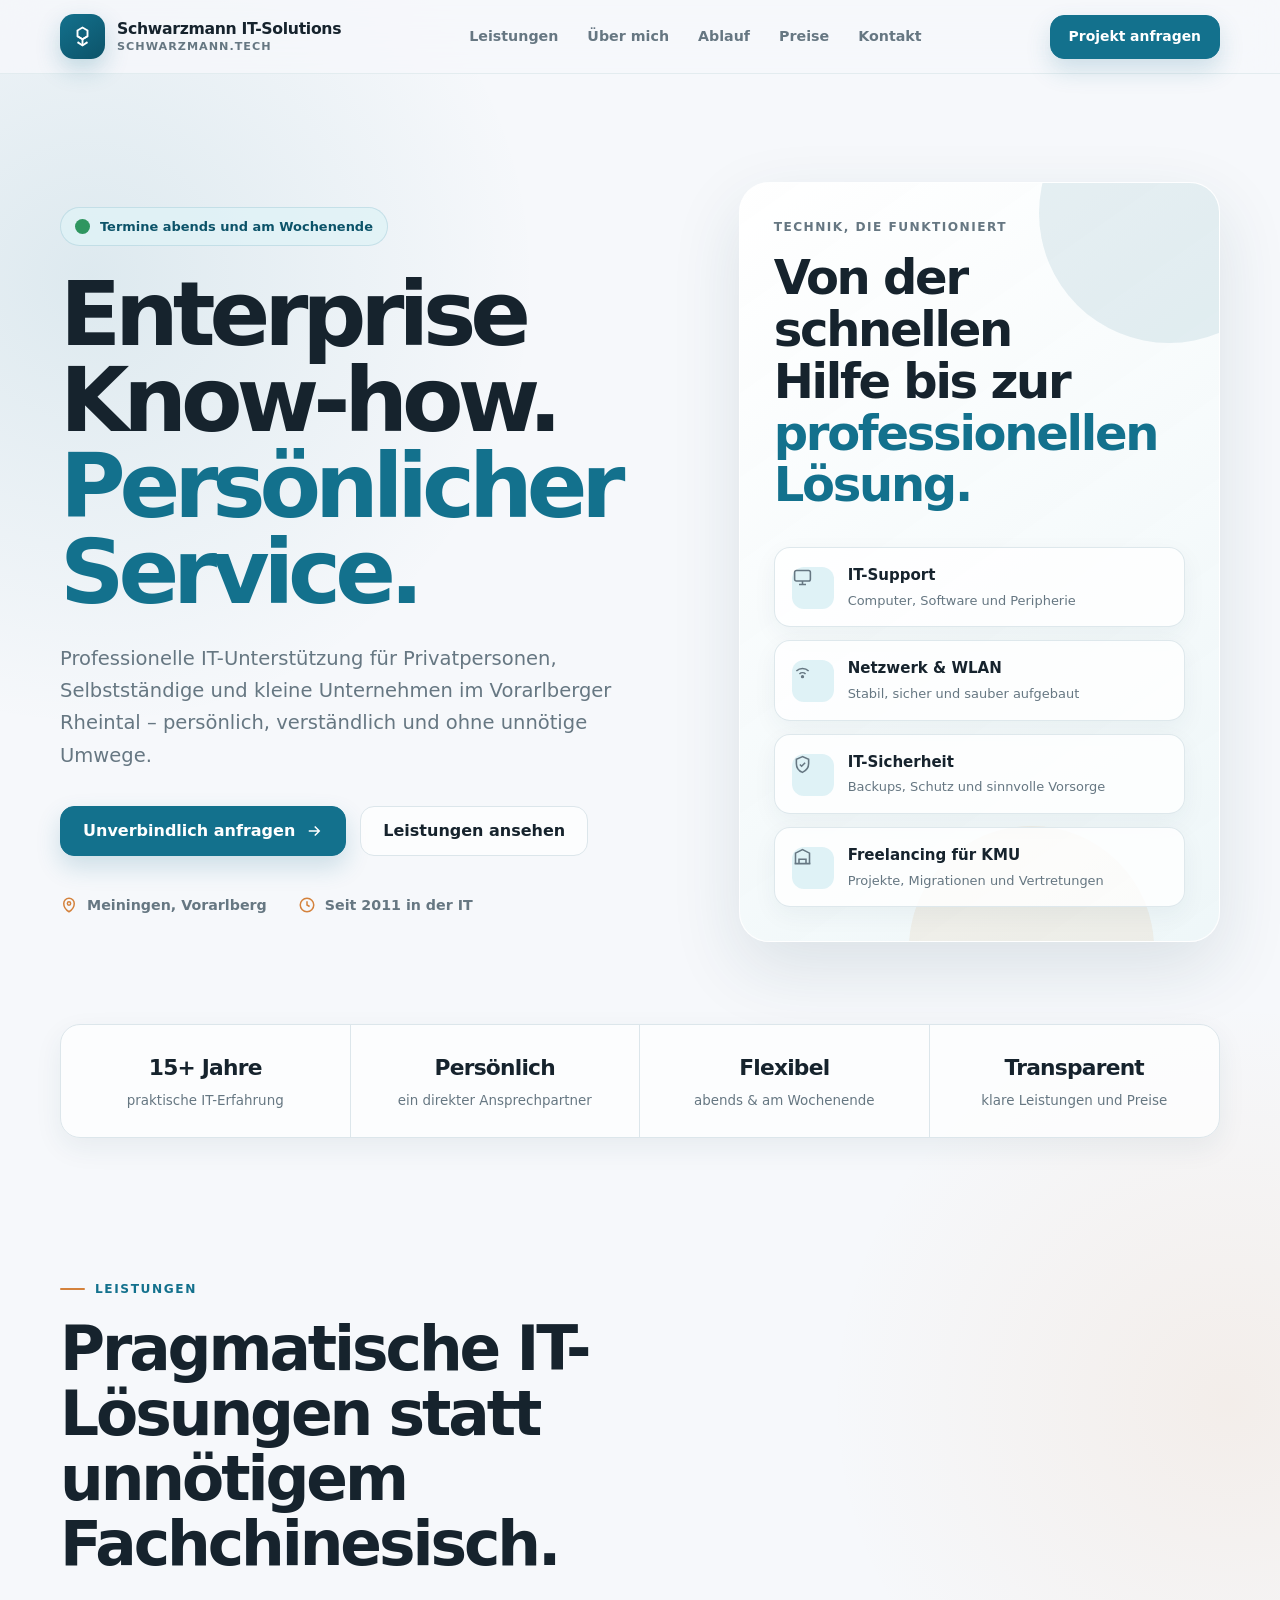
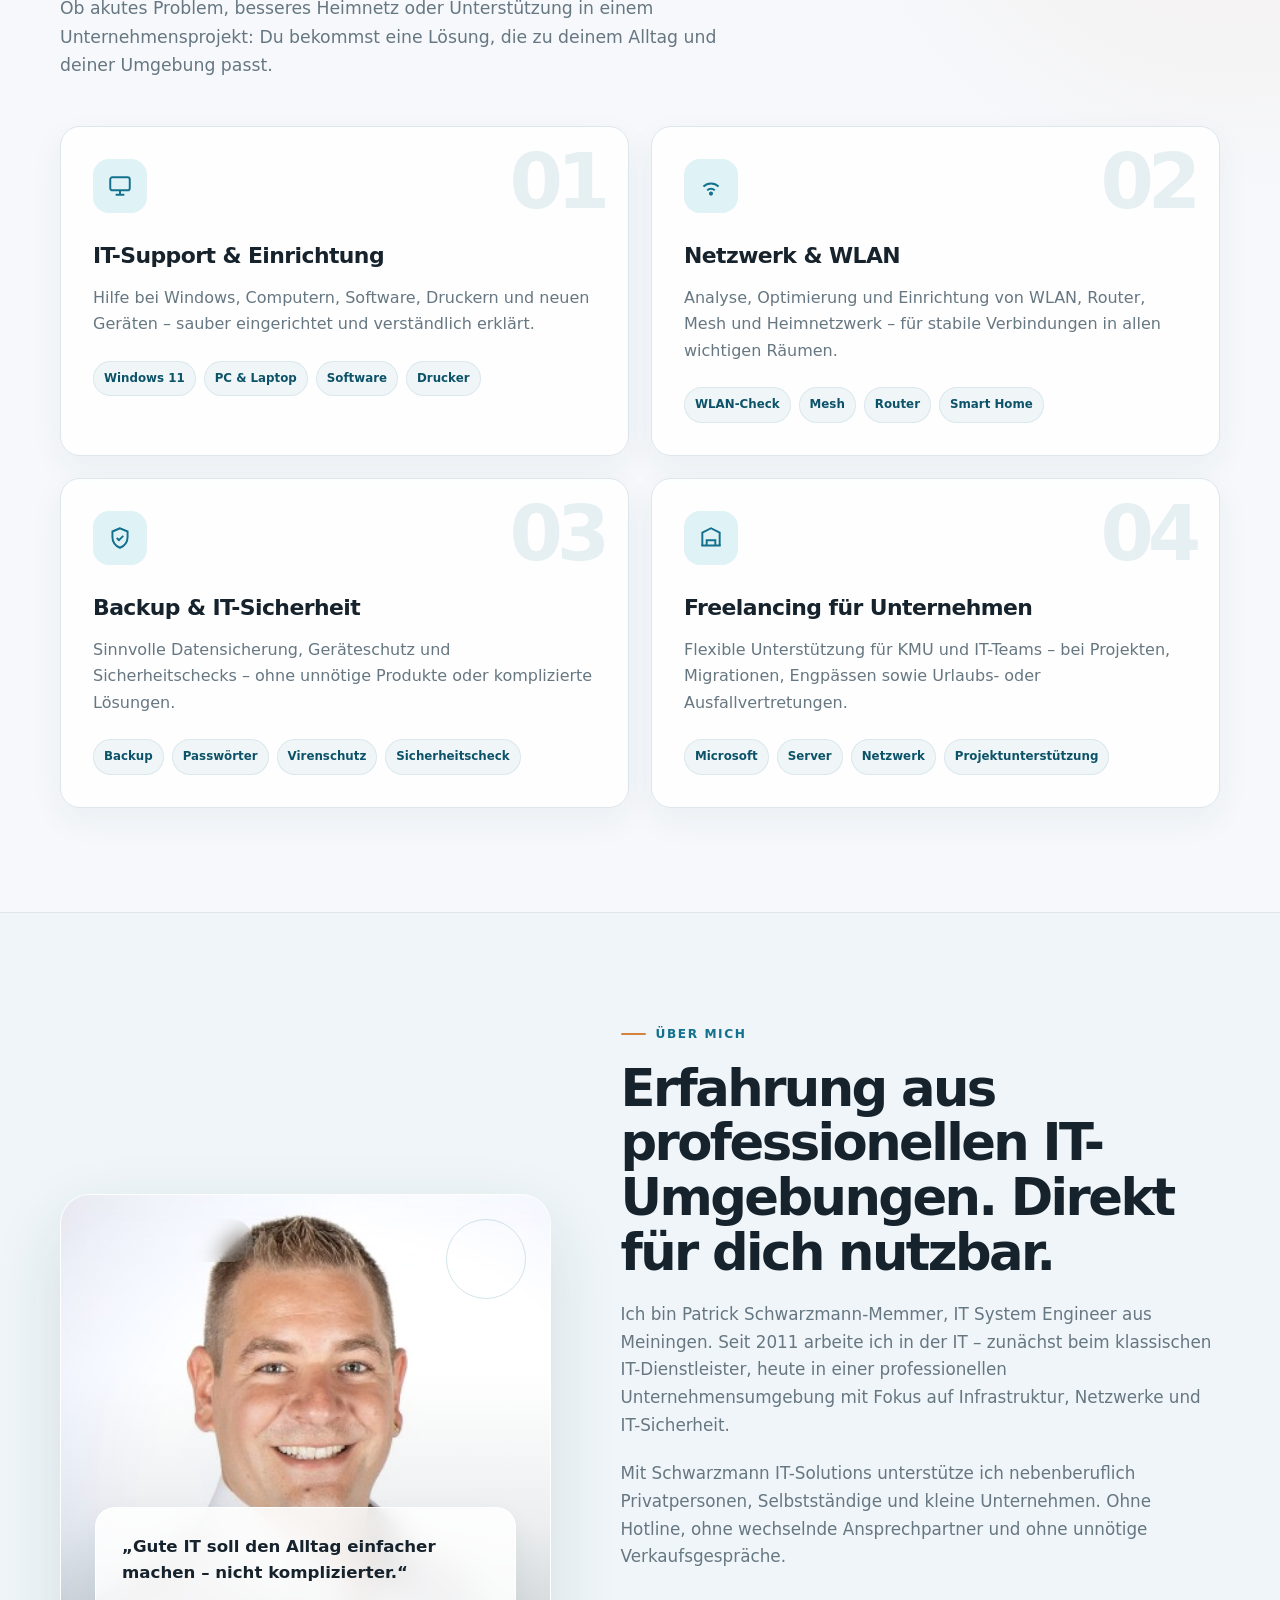
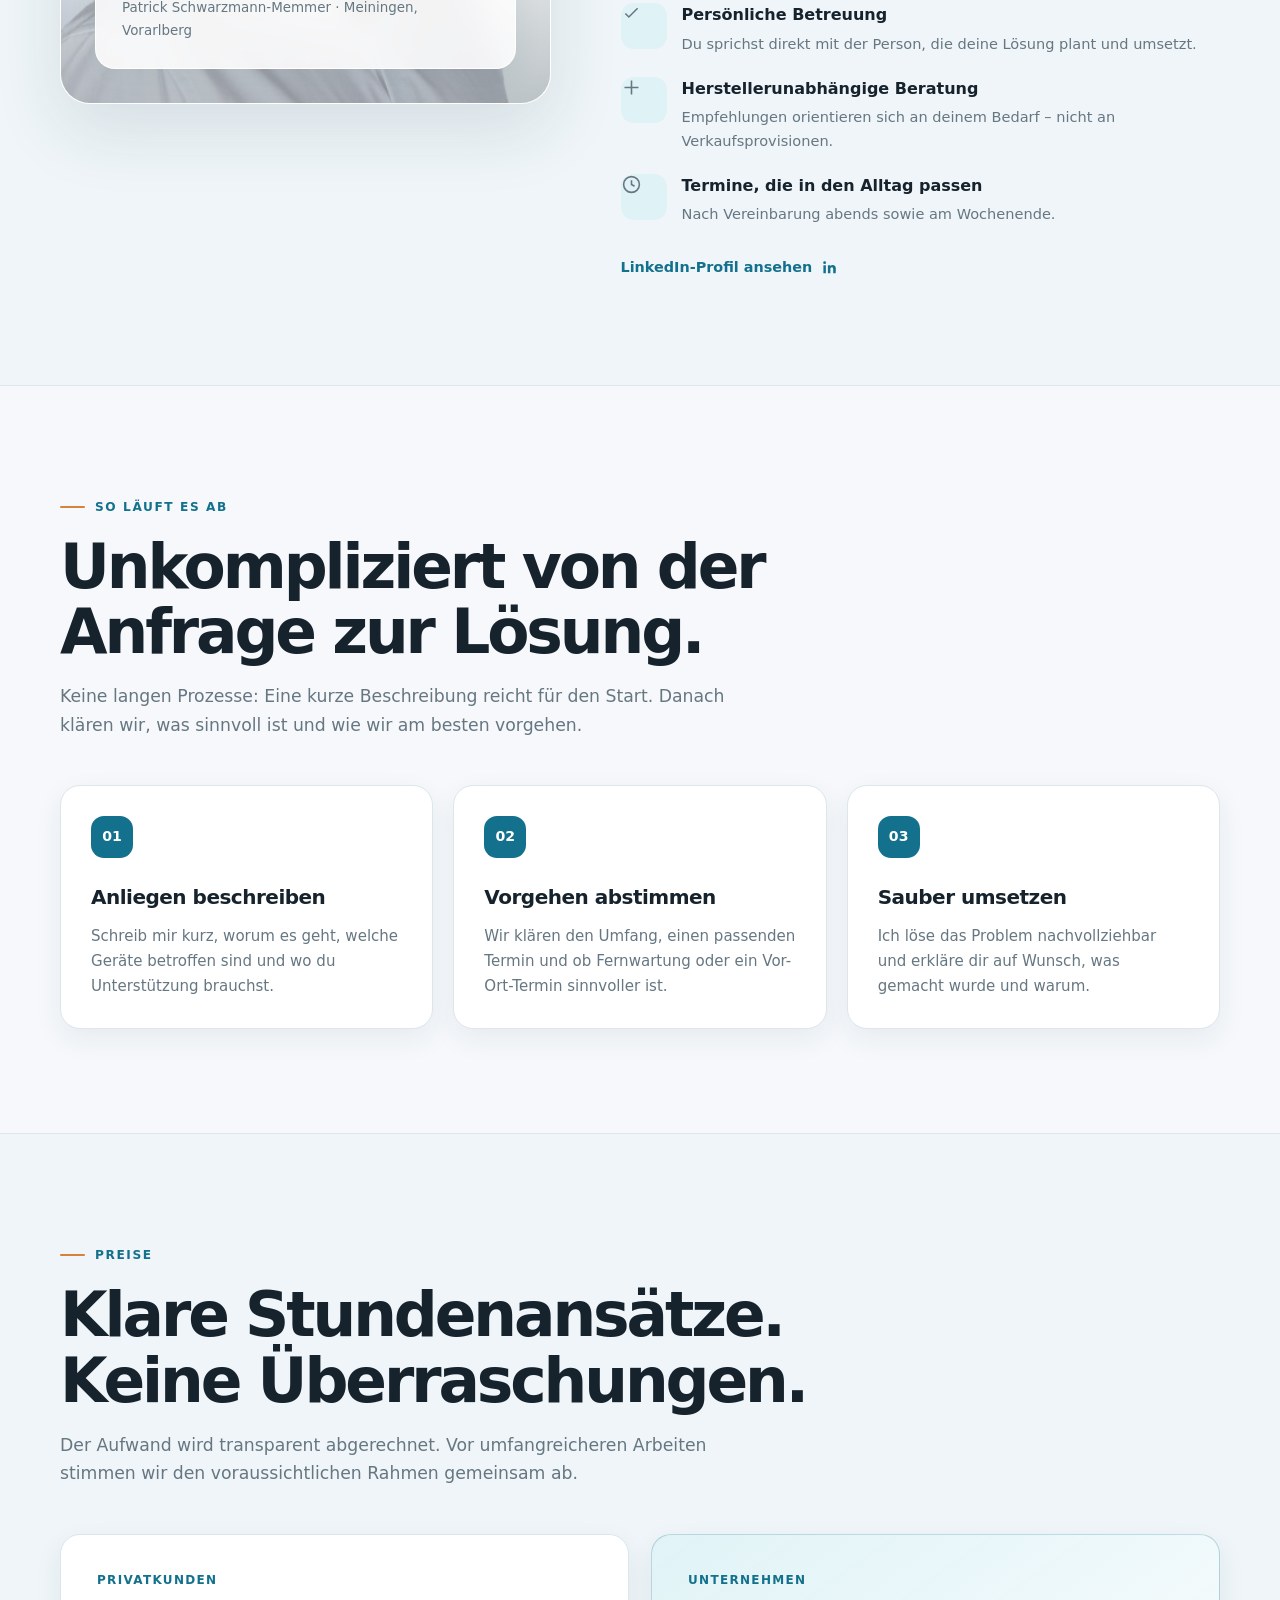
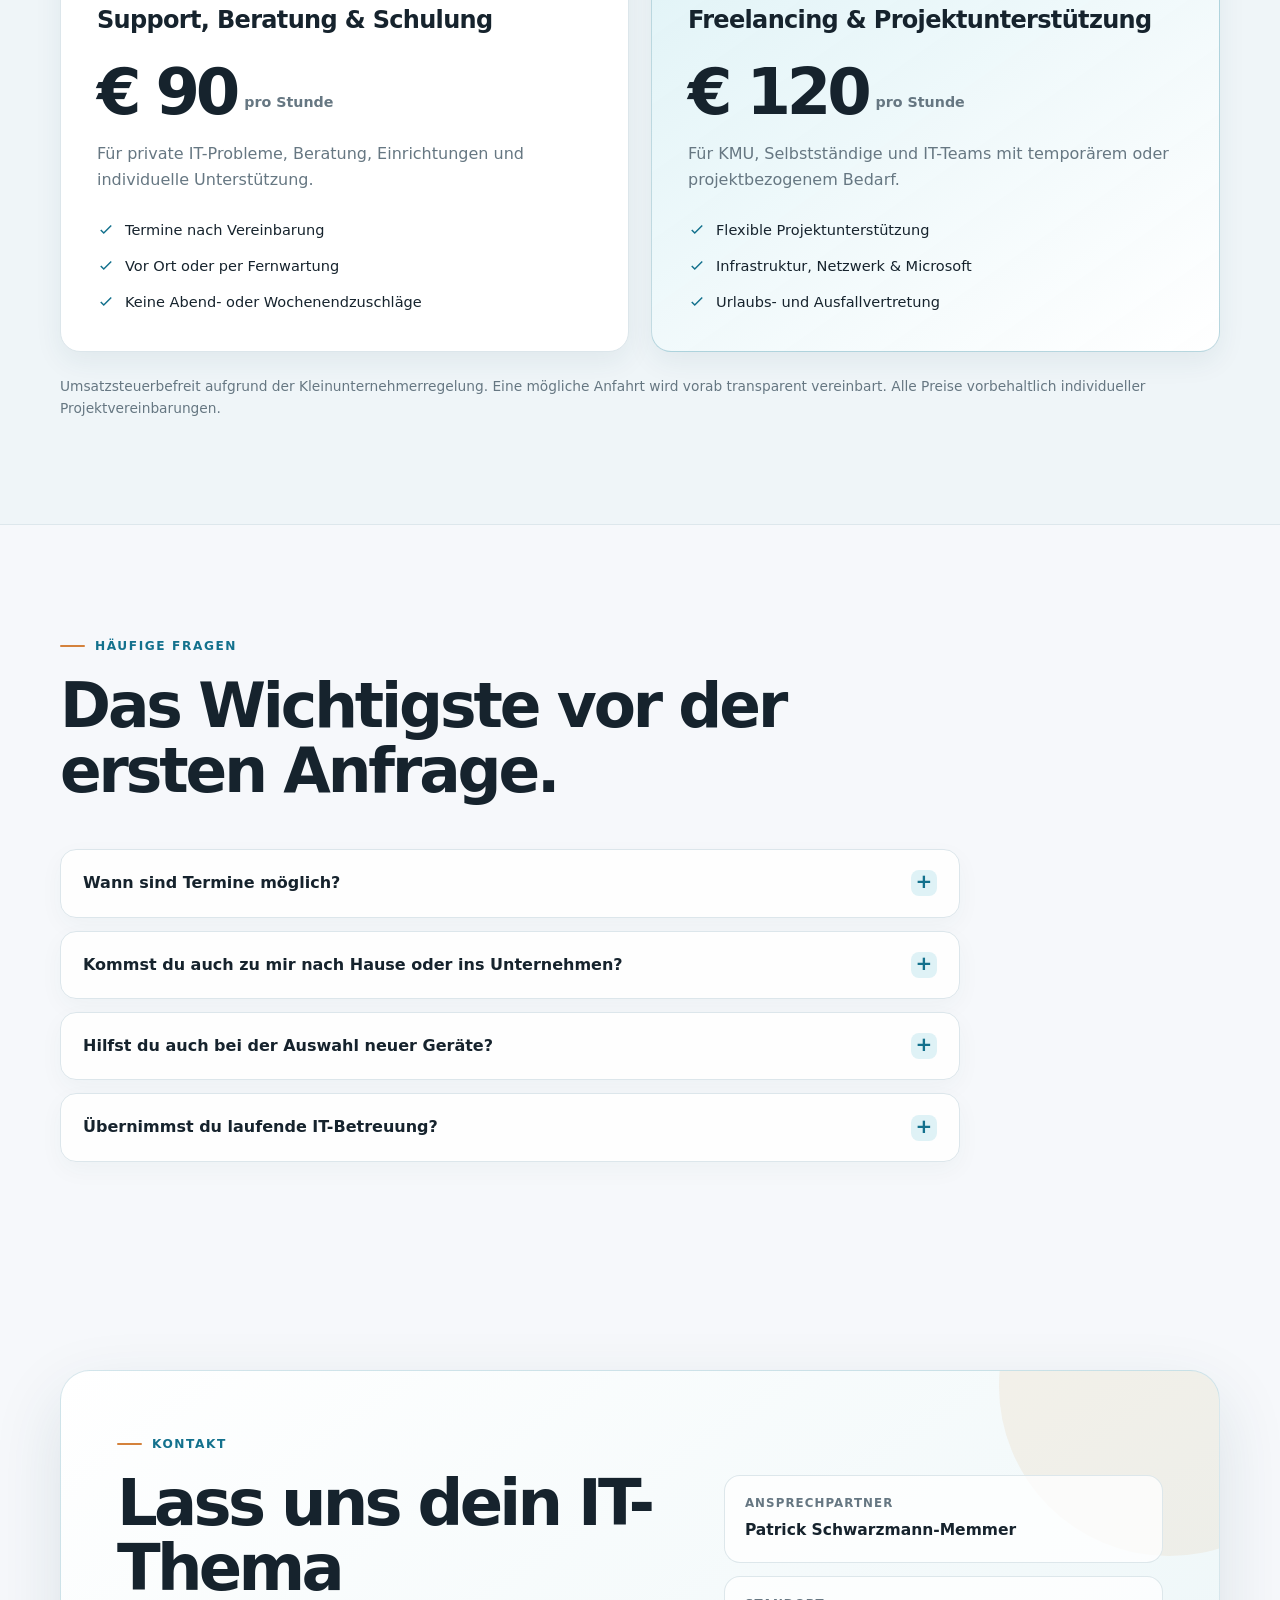
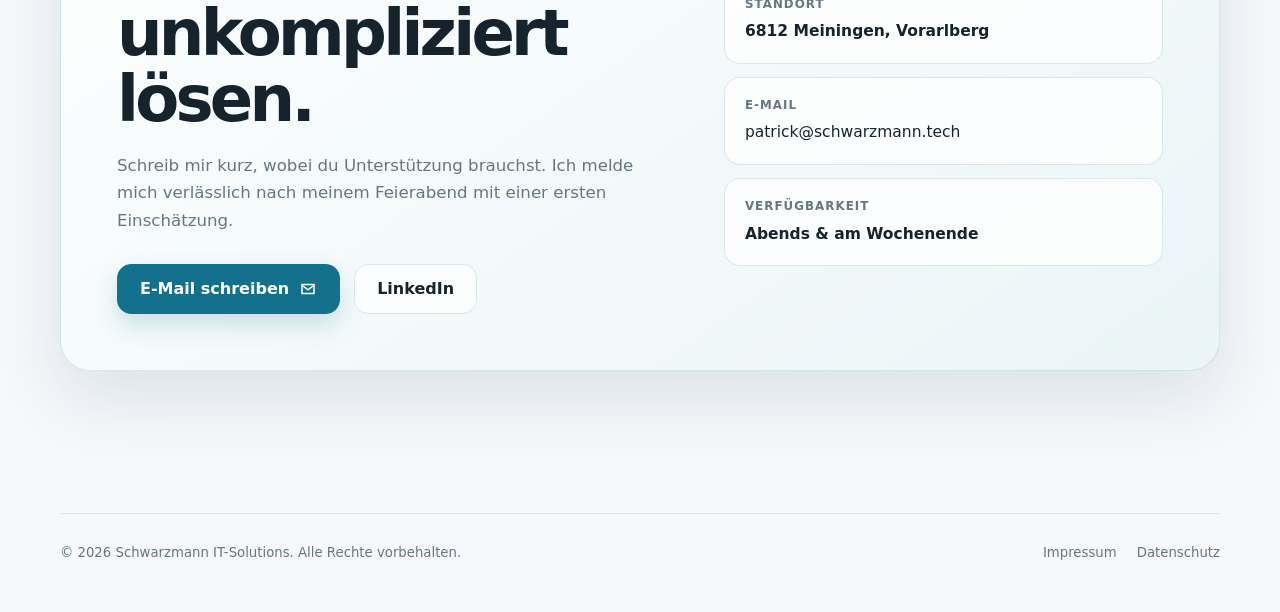
==== index.html @ 8a3aaa9e "Final_Go-Live" ====
<!doctype html>
<html lang="de">
<head>
  <meta charset="utf-8">
  <meta name="viewport" content="width=device-width, initial-scale=1">

  <title>Schwarzmann IT-Solutions | IT-Support & Beratung in Vorarlberg</title>
  <meta name="description" content="Persönlicher IT-Support, Netzwerk- und WLAN-Optimierung, IT-Sicherheit sowie Freelancing für Privatpersonen und KMU im Vorarlberger Rheintal.">
  <meta name="author" content="Patrick Schwarzmann-Memmer">
  <meta name="robots" content="index,follow">
  <meta name="theme-color" content="#f6f8fb">

  <link rel="canonical" href="https://schwarzmann.tech">

  <meta property="og:type" content="website">
  <meta property="og:locale" content="de_AT">
  <meta property="og:title" content="Schwarzmann IT-Solutions">
  <meta property="og:description" content="Enterprise Know-how. Persönlicher Service.">
  <meta property="og:url" content="https://schwarzmann.tech">

  <script type="application/ld+json">
  {
    "@context": "https://schema.org",
    "@type": "ProfessionalService",
    "name": "Schwarzmann IT-Solutions",
    "url": "https://schwarzmann.tech",
    "description": "Persönlicher IT-Support, Beratung und Freelancing für Privatpersonen und Unternehmen.",
    "founder": {
      "@type": "Person",
      "name": "Patrick Schwarzmann-Memmer",
      "jobTitle": "IT System Engineer"
    },
    "address": {
      "@type": "PostalAddress",
      "postalCode": "6812",
      "addressLocality": "Meiningen",
      "addressRegion": "Vorarlberg",
      "addressCountry": "AT"
    },
    "areaServed": [
      "Meiningen",
      "Feldkirch",
      "Vorarlberger Rheintal"
    ],
    "priceRange": "€€"
  }
  </script>

  <style>
    :root {
      --bg: #f6f8fb;
      --surface: #ffffff;
      --surface-soft: #edf4f7;
      --surface-warm: #fbf3ea;
      --ink: #16232d;
      --muted: #667782;
      --primary: #13718d;
      --primary-dark: #0c5369;
      --primary-soft: #dff2f6;
      --accent: #d4823c;
      --line: #dce6eb;
      --success: #2f9660;
      --shadow-sm: 0 10px 28px rgba(28, 65, 82, .07);
      --shadow-lg: 0 26px 70px rgba(28, 65, 82, .12);
      --radius-sm: 14px;
      --radius-md: 20px;
      --radius-lg: 30px;
      --container: 1160px;
    }

    * {
      box-sizing: border-box;
      margin: 0;
      padding: 0;
    }

    html {
      scroll-behavior: smooth;
      scroll-padding-top: 94px;
    }

    body {
      min-height: 100vh;
      overflow-x: hidden;
      color: var(--ink);
      font-family: Inter, ui-sans-serif, system-ui, -apple-system, BlinkMacSystemFont, "Segoe UI", sans-serif;
      line-height: 1.65;
      background:
        radial-gradient(circle at 7% 4%, rgba(19, 113, 141, .11), transparent 28rem),
        radial-gradient(circle at 96% 20%, rgba(212, 130, 60, .09), transparent 25rem),
        var(--bg);
      -webkit-font-smoothing: antialiased;
      text-rendering: optimizeLegibility;
    }

    img,
    svg {
      display: block;
      max-width: 100%;
    }

    a {
      color: inherit;
    }

    button {
      font: inherit;
    }

    :focus-visible {
      outline: 3px solid rgba(19, 113, 141, .35);
      outline-offset: 4px;
      border-radius: 6px;
    }

    .container {
      width: min(calc(100% - 40px), var(--container));
      margin-inline: auto;
    }

    .section {
      padding: 104px 0;
    }

    .section-soft {
      background: rgba(237, 244, 247, .64);
      border-block: 1px solid rgba(220, 230, 235, .9);
    }

    .eyebrow {
      display: inline-flex;
      align-items: center;
      gap: 10px;
      margin-bottom: 17px;
      color: var(--primary);
      font-size: .76rem;
      font-weight: 850;
      letter-spacing: .13em;
      text-transform: uppercase;
    }

    .eyebrow::before {
      width: 25px;
      height: 2px;
      content: "";
      background: var(--accent);
      border-radius: 999px;
    }

    .section-heading {
      max-width: 770px;
      margin-bottom: 46px;
    }

    .section-heading h2 {
      font-size: clamp(2.15rem, 4.8vw, 4rem);
      line-height: 1.06;
      letter-spacing: -.05em;
    }

    .section-heading p {
      max-width: 680px;
      margin-top: 18px;
      color: var(--muted);
      font-size: 1.08rem;
    }

    .site-header {
      position: sticky;
      z-index: 50;
      top: 0;
      padding: 14px 0;
      background: rgba(246, 248, 251, .78);
      border-bottom: 1px solid rgba(220, 230, 235, .72);
      backdrop-filter: blur(18px);
      -webkit-backdrop-filter: blur(18px);
    }

    .nav {
      position: relative;
      display: flex;
      align-items: center;
      justify-content: space-between;
      gap: 28px;
    }

    .brand {
      display: inline-flex;
      align-items: center;
      gap: 12px;
      text-decoration: none;
    }

    .brand-mark {
      display: grid;
      width: 45px;
      height: 45px;
      flex: 0 0 45px;
      place-items: center;
      color: #fff;
      background: linear-gradient(145deg, var(--primary), var(--primary-dark));
      border-radius: 14px;
      box-shadow: 0 10px 24px rgba(19, 113, 141, .24);
    }

    .brand-mark svg {
      width: 25px;
      height: 25px;
    }

    .brand-copy {
      display: flex;
      flex-direction: column;
      line-height: 1.1;
    }

    .brand-copy strong {
      font-size: .98rem;
      letter-spacing: -.02em;
    }

    .brand-copy span {
      margin-top: 4px;
      color: var(--muted);
      font-size: .7rem;
      font-weight: 750;
      letter-spacing: .09em;
      text-transform: uppercase;
    }

    .nav-links {
      display: flex;
      align-items: center;
      gap: 29px;
      list-style: none;
    }

    .nav-links a {
      color: var(--muted);
      font-size: .89rem;
      font-weight: 750;
      text-decoration: none;
      transition: color .2s ease;
    }

    .nav-links a:hover {
      color: var(--primary);
    }

    .nav-cta,
    .button {
      display: inline-flex;
      min-height: 50px;
      align-items: center;
      justify-content: center;
      gap: 10px;
      padding: 0 22px;
      color: #fff;
      font-weight: 820;
      text-decoration: none;
      background: var(--primary);
      border: 1px solid var(--primary);
      border-radius: var(--radius-sm);
      box-shadow: 0 11px 25px rgba(19, 113, 141, .19);
      transition: transform .2s ease, background .2s ease, border-color .2s ease, box-shadow .2s ease;
    }

    .nav-cta {
      min-height: 44px;
      padding-inline: 18px;
      font-size: .87rem;
    }

    .button:hover,
    .nav-cta:hover {
      background: var(--primary-dark);
      border-color: var(--primary-dark);
      box-shadow: 0 15px 32px rgba(19, 113, 141, .24);
      transform: translateY(-2px);
    }

    .button-secondary {
      color: var(--ink);
      background: rgba(255, 255, 255, .74);
      border-color: var(--line);
      box-shadow: none;
    }

    .button-secondary:hover {
      color: var(--primary);
      background: #fff;
      border-color: rgba(19, 113, 141, .32);
      box-shadow: var(--shadow-sm);
    }

    .button svg {
      width: 18px;
      height: 18px;
    }

    .menu-button {
      display: none;
      width: 46px;
      height: 46px;
      padding: 0;
      color: var(--ink);
      background: #fff;
      border: 1px solid var(--line);
      border-radius: 14px;
      cursor: pointer;
    }

    .menu-button svg {
      width: 22px;
      height: 22px;
      margin: auto;
    }

    .hero {
      position: relative;
      padding: 108px 0 82px;
    }

    .hero-grid {
      display: grid;
      grid-template-columns: minmax(0, 1.12fr) minmax(350px, .88fr);
      align-items: center;
      gap: 66px;
    }

    .availability {
      display: inline-flex;
      align-items: center;
      gap: 10px;
      margin-bottom: 25px;
      padding: 8px 14px;
      color: var(--primary-dark);
      font-size: .81rem;
      font-weight: 820;
      background: rgba(223, 242, 246, .78);
      border: 1px solid rgba(19, 113, 141, .14);
      border-radius: 999px;
    }

    .availability-dot {
      width: 9px;
      height: 9px;
      background: var(--success);
      border: 3px solid rgba(47, 150, 96, .17);
      border-radius: 50%;
      box-sizing: content-box;
    }

    .hero h1 {
      max-width: 760px;
      font-size: clamp(3.2rem, 7vw, 6.3rem);
      line-height: .96;
      letter-spacing: -.068em;
    }

    .hero h1 span {
      color: var(--primary);
    }

    .hero-copy {
      max-width: 660px;
      margin-top: 28px;
      color: var(--muted);
      font-size: clamp(1.04rem, 2vw, 1.22rem);
    }

    .hero-actions {
      display: flex;
      flex-wrap: wrap;
      gap: 14px;
      margin-top: 34px;
    }

    .hero-meta {
      display: flex;
      flex-wrap: wrap;
      gap: 19px 31px;
      margin-top: 38px;
      color: var(--muted);
      font-size: .89rem;
      font-weight: 680;
    }

    .hero-meta span {
      display: inline-flex;
      align-items: center;
      gap: 9px;
    }

    .hero-meta svg {
      width: 18px;
      height: 18px;
      color: var(--accent);
    }

    .hero-card {
      position: relative;
      min-height: 525px;
      padding: 34px;
      overflow: hidden;
      background: linear-gradient(145deg, rgba(255, 255, 255, .98), rgba(237, 246, 248, .93));
      border: 1px solid rgba(255, 255, 255, .94);
      border-radius: var(--radius-lg);
      box-shadow: var(--shadow-lg);
    }

    .hero-card::before,
    .hero-card::after {
      position: absolute;
      content: "";
      border-radius: 50%;
    }

    .hero-card::before {
      top: -100px;
      right: -80px;
      width: 260px;
      height: 260px;
      background: rgba(19, 113, 141, .10);
    }

    .hero-card::after {
      right: 65px;
      bottom: -130px;
      width: 245px;
      height: 245px;
      background: rgba(212, 130, 60, .09);
    }

    .card-kicker {
      position: relative;
      z-index: 1;
      color: var(--muted);
      font-size: .76rem;
      font-weight: 850;
      letter-spacing: .12em;
      text-transform: uppercase;
    }

    .hero-card h2 {
      position: relative;
      z-index: 1;
      max-width: 365px;
      margin-top: 15px;
      font-size: clamp(2rem, 4vw, 3rem);
      line-height: 1.08;
      letter-spacing: -.047em;
    }

    .hero-card h2 span {
      color: var(--primary);
    }

    .solution-list {
      position: relative;
      z-index: 1;
      display: grid;
      gap: 13px;
      margin-top: 36px;
    }

    .solution-item {
      display: flex;
      align-items: center;
      gap: 14px;
      padding: 15px 17px;
      background: rgba(255, 255, 255, .79);
      border: 1px solid rgba(220, 230, 235, .92);
      border-radius: 16px;
      box-shadow: 0 8px 24px rgba(28, 65, 82, .05);
    }

    .solution-icon {
      display: grid;
      width: 42px;
      height: 42px;
      flex: 0 0 42px;
      place-items: center;
      color: var(--primary);
      background: var(--primary-soft);
      border-radius: 12px;
    }

    .solution-icon svg {
      width: 21px;
      height: 21px;
    }

    .solution-item strong {
      display: block;
      font-size: .94rem;
    }

    .solution-item span {
      display: block;
      margin-top: 2px;
      color: var(--muted);
      font-size: .81rem;
    }

    .trust-bar {
      padding-bottom: 30px;
    }

    .trust-grid {
      display: grid;
      grid-template-columns: repeat(4, 1fr);
      background: rgba(255, 255, 255, .72);
      border: 1px solid var(--line);
      border-radius: var(--radius-md);
      box-shadow: var(--shadow-sm);
    }

    .trust-item {
      padding: 25px 27px;
      text-align: center;
      border-right: 1px solid var(--line);
    }

    .trust-item:last-child {
      border-right: 0;
    }

    .trust-item strong {
      display: block;
      font-size: 1.36rem;
      letter-spacing: -.035em;
    }

    .trust-item span {
      display: block;
      margin-top: 4px;
      color: var(--muted);
      font-size: .84rem;
    }

    .services-grid {
      display: grid;
      grid-template-columns: repeat(2, 1fr);
      gap: 22px;
    }

    .service-card {
      position: relative;
      min-height: 310px;
      padding: 32px;
      overflow: hidden;
      background: rgba(255, 255, 255, .87);
      border: 1px solid var(--line);
      border-radius: var(--radius-md);
      box-shadow: 0 12px 34px rgba(28, 65, 82, .055);
      transition: transform .25s ease, box-shadow .25s ease, border-color .25s ease;
    }

    .service-card:hover {
      border-color: rgba(19, 113, 141, .30);
      box-shadow: var(--shadow-sm);
      transform: translateY(-5px);
    }

    .service-number {
      position: absolute;
      top: 17px;
      right: 24px;
      color: rgba(19, 113, 141, .10);
      font-size: 4.8rem;
      font-weight: 900;
      line-height: 1;
      letter-spacing: -.08em;
    }

    .service-icon {
      display: grid;
      width: 54px;
      height: 54px;
      place-items: center;
      color: var(--primary);
      background: var(--primary-soft);
      border-radius: 16px;
    }

    .service-icon svg {
      width: 26px;
      height: 26px;
    }

    .service-card h3 {
      margin-top: 25px;
      font-size: 1.37rem;
      letter-spacing: -.026em;
    }

    .service-card p {
      margin-top: 11px;
      color: var(--muted);
    }

    .tag-row {
      display: flex;
      flex-wrap: wrap;
      gap: 8px;
      margin-top: 23px;
    }

    .tag-row span {
      padding: 7px 10px;
      color: var(--primary-dark);
      font-size: .74rem;
      font-weight: 760;
      background: #f0f6f8;
      border: 1px solid rgba(19, 113, 141, .10);
      border-radius: 999px;
    }

    .about-grid {
      display: grid;
      grid-template-columns: minmax(0, .9fr) minmax(0, 1.1fr);
      align-items: center;
      gap: 70px;
    }

    .about-visual {
      position: relative;
      min-height: 510px;
      padding: 0;
      isolation: isolate;
      overflow: hidden;
      background: linear-gradient(160deg, #e6f2f5 0%, #fff 52%, #f9eee4 100%);
      border: 1px solid rgba(255, 255, 255, .92);
      border-radius: var(--radius-lg);
      box-shadow: var(--shadow-lg);
    }

    .about-visual::before {
      position: absolute;
      z-index: 2;
      top: 24px;
      right: 24px;
      width: 78px;
      height: 78px;
      content: "";
      border: 1px solid rgba(19, 113, 141, .18);
      border-radius: 50%;
      pointer-events: none;
    }

    .about-visual::after {
      position: absolute;
      z-index: 1;
      inset: 35% 0 0;
      content: "";
      background: linear-gradient(180deg, rgba(15, 42, 54, 0) 0%, rgba(15, 42, 54, .08) 46%, rgba(15, 42, 54, .28) 100%);
      pointer-events: none;
    }

    .about-photo {
      position: absolute;
      inset: 0;
      width: 100%;
      height: 100%;
      object-fit: cover;
      object-position: 50% 16%;
      filter: saturate(.96) contrast(1.02);
      transform: scale(1.01);
    }

    .about-badge {
      position: absolute;
      z-index: 3;
      top: 24px;
      left: 24px;
      padding: 10px 15px;
      color: var(--primary-dark);
      font-size: .78rem;
      font-weight: 820;
      background: rgba(255, 255, 255, .86);
      border: 1px solid rgba(255, 255, 255, .94);
      border-radius: 999px;
      box-shadow: var(--shadow-sm);
      backdrop-filter: blur(12px);
      -webkit-backdrop-filter: blur(12px);
    }

    .about-quote {
      position: absolute;
      z-index: 3;
      right: 34px;
      bottom: 34px;
      left: 34px;
      padding: 26px;
      background: rgba(255, 255, 255, .86);
      border: 1px solid rgba(255, 255, 255, .96);
      border-radius: 20px;
      box-shadow: var(--shadow-sm);
      backdrop-filter: blur(14px);
      -webkit-backdrop-filter: blur(14px);
    }

    .about-quote p {
      font-size: 1.04rem;
      font-weight: 720;
      line-height: 1.55;
    }

    .about-quote span {
      display: block;
      margin-top: 12px;
      color: var(--muted);
      font-size: .84rem;
    }

    .about-content h2 {
      max-width: 660px;
      font-size: clamp(2.2rem, 4vw, 3.8rem);
      line-height: 1.07;
      letter-spacing: -.05em;
    }

    .about-content > p {
      margin-top: 21px;
      color: var(--muted);
      font-size: 1.05rem;
    }

    .about-list {
      display: grid;
      gap: 18px;
      margin-top: 29px;
      list-style: none;
    }

    .about-list li {
      display: grid;
      grid-template-columns: 46px 1fr;
      align-items: start;
      gap: 15px;
    }

    .about-list-icon {
      display: grid;
      width: 46px;
      height: 46px;
      place-items: center;
      color: var(--primary);
      background: var(--primary-soft);
      border-radius: 13px;
    }

    .about-list-icon svg {
      width: 21px;
      height: 21px;
    }

    .about-list strong {
      display: block;
      margin-top: 2px;
    }

    .about-list span {
      display: block;
      margin-top: 3px;
      color: var(--muted);
      font-size: .91rem;
    }

    .linkedin-link {
      display: inline-flex;
      align-items: center;
      gap: 9px;
      margin-top: 30px;
      color: var(--primary);
      font-size: .9rem;
      font-weight: 800;
      text-decoration: none;
    }

    .linkedin-link:hover {
      color: var(--primary-dark);
    }

    .linkedin-link svg {
      width: 18px;
      height: 18px;
    }

    .process-grid {
      display: grid;
      grid-template-columns: repeat(3, 1fr);
      gap: 20px;
    }

    .process-card {
      position: relative;
      padding: 30px;
      background: #fff;
      border: 1px solid var(--line);
      border-radius: var(--radius-md);
      box-shadow: var(--shadow-sm);
    }

    .process-step {
      display: grid;
      width: 42px;
      height: 42px;
      place-items: center;
      color: #fff;
      font-size: .88rem;
      font-weight: 900;
      background: var(--primary);
      border-radius: 13px;
    }

    .process-card h3 {
      margin-top: 23px;
      font-size: 1.25rem;
      letter-spacing: -.025em;
    }

    .process-card p {
      margin-top: 10px;
      color: var(--muted);
      font-size: .94rem;
    }

    .pricing-grid {
      display: grid;
      grid-template-columns: repeat(2, 1fr);
      gap: 22px;
    }

    .price-card {
      position: relative;
      padding: 36px;
      background: var(--surface);
      border: 1px solid var(--line);
      border-radius: var(--radius-md);
      box-shadow: var(--shadow-sm);
    }

    .price-card.featured {
      background: linear-gradient(145deg, rgba(223, 242, 246, .92), rgba(255, 255, 255, .97));
      border-color: rgba(19, 113, 141, .25);
    }

    .price-label {
      color: var(--primary);
      font-size: .75rem;
      font-weight: 860;
      letter-spacing: .11em;
      text-transform: uppercase;
    }

    .price-card h3 {
      margin-top: 11px;
      font-size: 1.5rem;
      letter-spacing: -.028em;
    }

    .price {
      display: flex;
      align-items: flex-end;
      gap: 8px;
      margin-top: 23px;
    }

    .price strong {
      font-size: clamp(2.9rem, 5vw, 4.45rem);
      line-height: .9;
      letter-spacing: -.065em;
    }

    .price span {
      padding-bottom: 7px;
      color: var(--muted);
      font-size: .89rem;
      font-weight: 720;
    }

    .price-card > p {
      margin-top: 19px;
      color: var(--muted);
    }

    .price-features {
      display: grid;
      gap: 12px;
      margin-top: 25px;
      list-style: none;
    }

    .price-features li {
      display: flex;
      align-items: center;
      gap: 10px;
      font-size: .91rem;
    }

    .price-features svg {
      width: 18px;
      height: 18px;
      flex: 0 0 18px;
      color: var(--primary);
    }

    .pricing-note {
      margin-top: 23px;
      color: var(--muted);
      font-size: .86rem;
    }

    .faq-list {
      display: grid;
      gap: 13px;
      max-width: 900px;
    }

    .faq-list details {
      background: rgba(255, 255, 255, .88);
      border: 1px solid var(--line);
      border-radius: 16px;
      box-shadow: 0 8px 24px rgba(28, 65, 82, .04);
    }

    .faq-list summary {
      display: flex;
      align-items: center;
      justify-content: space-between;
      gap: 20px;
      padding: 20px 22px;
      font-weight: 780;
      cursor: pointer;
      list-style: none;
    }

    .faq-list summary::-webkit-details-marker {
      display: none;
    }

    .faq-list summary::after {
      width: 26px;
      height: 26px;
      flex: 0 0 26px;
      content: "+";
      color: var(--primary);
      font-size: 1.25rem;
      line-height: 23px;
      text-align: center;
      background: var(--primary-soft);
      border-radius: 8px;
    }

    .faq-list details[open] summary::after {
      content: "–";
    }

    .faq-list details p {
      padding: 0 22px 21px;
      color: var(--muted);
    }

    .contact-panel {
      position: relative;
      display: grid;
      grid-template-columns: minmax(0, 1.12fr) minmax(310px, .88fr);
      gap: 48px;
      padding: 56px;
      overflow: hidden;
      background: linear-gradient(145deg, #fff 0%, #eaf5f7 100%);
      border: 1px solid rgba(19, 113, 141, .16);
      border-radius: var(--radius-lg);
      box-shadow: var(--shadow-lg);
    }

    .contact-panel::after {
      position: absolute;
      top: -155px;
      right: -120px;
      width: 340px;
      height: 340px;
      content: "";
      background: rgba(212, 130, 60, .09);
      border-radius: 50%;
    }

    .contact-copy,
    .contact-details {
      position: relative;
      z-index: 1;
    }

    .contact-copy h2 {
      max-width: 700px;
      font-size: clamp(2.45rem, 5vw, 4.45rem);
      line-height: 1.02;
      letter-spacing: -.058em;
    }

    .contact-copy p {
      max-width: 620px;
      margin-top: 20px;
      color: var(--muted);
      font-size: 1.04rem;
    }

    .contact-actions {
      display: flex;
      flex-wrap: wrap;
      gap: 14px;
      margin-top: 30px;
    }

    .contact-details {
      display: grid;
      align-content: center;
      gap: 13px;
    }

    .contact-item {
      padding: 18px 20px;
      background: rgba(255, 255, 255, .75);
      border: 1px solid rgba(220, 230, 235, .96);
      border-radius: 16px;
    }

    .contact-item span {
      display: block;
      color: var(--muted);
      font-size: .74rem;
      font-weight: 850;
      letter-spacing: .09em;
      text-transform: uppercase;
    }

    .contact-item strong,
    .contact-item a {
      display: block;
      margin-top: 5px;
      font-size: .97rem;
      text-decoration: none;
    }

    .contact-item a:hover {
      color: var(--primary);
    }

    .site-footer {
      padding: 38px 0 48px;
    }

    .footer-grid {
      display: flex;
      align-items: center;
      justify-content: space-between;
      gap: 24px;
      padding-top: 28px;
      border-top: 1px solid var(--line);
    }

    .footer-grid p {
      color: var(--muted);
      font-size: .83rem;
    }

    .footer-links {
      display: flex;
      flex-wrap: wrap;
      gap: 20px;
    }

    .footer-links a {
      color: var(--muted);
      font-size: .83rem;
      text-decoration: none;
    }

    .footer-links a:hover {
      color: var(--primary);
    }

    .reveal {
      opacity: 0;
      transform: translateY(23px);
      transition: opacity .65s ease, transform .65s ease;
    }

    .reveal.visible {
      opacity: 1;
      transform: translateY(0);
    }

    @media (max-width: 960px) {
      .nav-links,
      .nav-cta {
        display: none;
      }

      .menu-button {
        display: block;
      }

      .nav-links.open {
        position: absolute;
        top: 62px;
        right: 0;
        left: 0;
        display: grid;
        gap: 0;
        padding: 12px;
        background: rgba(255, 255, 255, .98);
        border: 1px solid var(--line);
        border-radius: 18px;
        box-shadow: var(--shadow-lg);
      }

      .nav-links.open a {
        display: block;
        padding: 14px 12px;
      }

      .hero-grid,
      .about-grid,
      .contact-panel {
        grid-template-columns: 1fr;
      }

      .hero-card {
        min-height: auto;
      }

      .about-visual {
        width: min(100%, 560px);
        min-height: 560px;
        justify-self: center;
      }

      .trust-grid {
        grid-template-columns: repeat(2, 1fr);
      }

      .trust-item:nth-child(2) {
        border-right: 0;
      }

      .trust-item:nth-child(-n + 2) {
        border-bottom: 1px solid var(--line);
      }

      .process-grid {
        grid-template-columns: 1fr;
      }
    }

    @media (max-width: 680px) {
      .container {
        width: min(calc(100% - 28px), var(--container));
      }

      .section {
        padding: 78px 0;
      }

      .hero {
        padding: 76px 0 62px;
      }

      .hero h1 {
        font-size: clamp(3rem, 16vw, 4.7rem);
      }

      .hero-card,
      .service-card,
      .price-card,
      .about-visual {
        padding: 26px;
      }

      .services-grid,
      .pricing-grid {
        grid-template-columns: 1fr;
      }

      .trust-grid {
        grid-template-columns: 1fr;
      }

      .trust-item,
      .trust-item:nth-child(2) {
        border-right: 0;
        border-bottom: 1px solid var(--line);
      }

      .trust-item:last-child {
        border-bottom: 0;
      }

      .about-visual {
        width: 100%;
        min-height: 430px;
        padding: 0;
      }

      .about-photo {
        object-position: 50% 12%;
      }

      .about-badge {
        top: 18px;
        left: 18px;
      }

      .about-quote {
        right: 20px;
        bottom: 20px;
        left: 20px;
        padding: 21px;
      }

      .contact-panel {
        gap: 35px;
        padding: 32px 24px;
      }

      .footer-grid {
        align-items: flex-start;
        flex-direction: column;
      }
    }

    @media (prefers-reduced-motion: reduce) {
      html {
        scroll-behavior: auto;
      }

      *,
      *::before,
      *::after {
        scroll-behavior: auto !important;
        transition: none !important;
        animation: none !important;
      }

      .reveal {
        opacity: 1;
        transform: none;
      }
    }
  </style>
</head>

<body>
  <header class="site-header">
    <div class="container nav">
      <a class="brand" href="#top" aria-label="Schwarzmann IT-Solutions – Startseite">
        <span class="brand-mark" aria-hidden="true">
          <svg viewBox="0 0 24 24" fill="none" stroke="currentColor" stroke-width="1.8">
            <path d="M7.2 6.2 12 3.4l4.8 2.8v5.6L12 14.6l-4.8-2.8V6.2Z"/>
            <path d="m7.2 11.8 4.8 2.8 4.8-2.8M12 14.6v6"/>
            <path d="m7.2 17.4 4.8 3.2 4.8-3.2"/>
          </svg>
        </span>

        <span class="brand-copy">
          <strong>Schwarzmann IT-Solutions</strong>
          <span>schwarzmann.tech</span>
        </span>
      </a>

      <nav aria-label="Hauptnavigation">
        <button class="menu-button" type="button" aria-label="Navigation öffnen" aria-expanded="false">
          <svg viewBox="0 0 24 24" fill="none" stroke="currentColor" stroke-width="2" stroke-linecap="round">
            <path d="M4 7h16M4 12h16M4 17h16"/>
          </svg>
        </button>

        <ul class="nav-links">
          <li><a href="#leistungen">Leistungen</a></li>
          <li><a href="#ueber-mich">Über mich</a></li>
          <li><a href="#ablauf">Ablauf</a></li>
          <li><a href="#preise">Preise</a></li>
          <li><a href="#kontakt">Kontakt</a></li>
        </ul>
      </nav>

      <a class="nav-cta" href="#kontakt">Projekt anfragen</a>
    </div>
  </header>

  <main id="top">
    <section class="hero">
      <div class="container hero-grid">
        <div class="reveal">
          <div class="availability">
            <span class="availability-dot"></span>
            Termine abends und am Wochenende
          </div>

          <h1>
            Enterprise Know-how.<br>
            <span>Persönlicher Service.</span>
          </h1>

          <p class="hero-copy">
            Professionelle IT-Unterstützung für Privatpersonen, Selbstständige und kleine Unternehmen
            im Vorarlberger Rheintal – persönlich, verständlich und ohne unnötige Umwege.
          </p>

          <div class="hero-actions">
            <a class="button js-mail-link" href="#kontakt">
              Unverbindlich anfragen
              <svg viewBox="0 0 24 24" fill="none" stroke="currentColor" stroke-width="2">
                <path d="M5 12h14M13 6l6 6-6 6"/>
              </svg>
            </a>
            <a class="button button-secondary" href="#leistungen">Leistungen ansehen</a>
          </div>

          <div class="hero-meta">
            <span>
              <svg viewBox="0 0 24 24" fill="none" stroke="currentColor" stroke-width="2">
                <path d="M12 21s7-4.2 7-11a7 7 0 1 0-14 0c0 6.8 7 11 7 11Z"/>
                <circle cx="12" cy="10" r="2.2"/>
              </svg>
              Meiningen, Vorarlberg
            </span>

            <span>
              <svg viewBox="0 0 24 24" fill="none" stroke="currentColor" stroke-width="2">
                <circle cx="12" cy="12" r="9"/>
                <path d="M12 7v5l3.5 2"/>
              </svg>
              Seit 2011 in der IT
            </span>
          </div>
        </div>

        <aside class="hero-card reveal" aria-label="Leistungsschwerpunkte">
          <div class="card-kicker">Technik, die funktioniert</div>
          <h2>Von der schnellen Hilfe bis zur <span>professionellen Lösung.</span></h2>

          <div class="solution-list">
            <div class="solution-item">
              <span class="solution-icon">
                <svg viewBox="0 0 24 24" fill="none" stroke="currentColor" stroke-width="1.8">
                  <rect x="3" y="4" width="18" height="12" rx="2"/>
                  <path d="M8 20h8M12 16v4"/>
                </svg>
              </span>
              <div>
                <strong>IT-Support</strong>
                <span>Computer, Software und Peripherie</span>
              </div>
            </div>

            <div class="solution-item">
              <span class="solution-icon">
                <svg viewBox="0 0 24 24" fill="none" stroke="currentColor" stroke-width="1.8">
                  <path d="M5 12.5a10 10 0 0 1 14 0M8.5 16a5 5 0 0 1 7 0"/>
                  <circle cx="12" cy="19" r="1"/>
                </svg>
              </span>
              <div>
                <strong>Netzwerk & WLAN</strong>
                <span>Stabil, sicher und sauber aufgebaut</span>
              </div>
            </div>

            <div class="solution-item">
              <span class="solution-icon">
                <svg viewBox="0 0 24 24" fill="none" stroke="currentColor" stroke-width="1.8">
                  <path d="M12 3 5 6v5c0 4.8 2.8 8.2 7 10 4.2-1.8 7-5.2 7-10V6l-7-3Z"/>
                  <path d="m9 12 2 2 4-4"/>
                </svg>
              </span>
              <div>
                <strong>IT-Sicherheit</strong>
                <span>Backups, Schutz und sinnvolle Vorsorge</span>
              </div>
            </div>

            <div class="solution-item">
              <span class="solution-icon">
                <svg viewBox="0 0 24 24" fill="none" stroke="currentColor" stroke-width="1.8">
                  <path d="M4 19V7l8-4 8 4v12"/>
                  <path d="M8 19v-5h8v5M3 19h18"/>
                </svg>
              </span>
              <div>
                <strong>Freelancing für KMU</strong>
                <span>Projekte, Migrationen und Vertretungen</span>
              </div>
            </div>
          </div>
        </aside>
      </div>
    </section>

    <section class="trust-bar" aria-label="Vorteile">
      <div class="container">
        <div class="trust-grid reveal">
          <div class="trust-item">
            <strong>15+ Jahre</strong>
            <span>praktische IT-Erfahrung</span>
          </div>
          <div class="trust-item">
            <strong>Persönlich</strong>
            <span>ein direkter Ansprechpartner</span>
          </div>
          <div class="trust-item">
            <strong>Flexibel</strong>
            <span>abends & am Wochenende</span>
          </div>
          <div class="trust-item">
            <strong>Transparent</strong>
            <span>klare Leistungen und Preise</span>
          </div>
        </div>
      </div>
    </section>

    <section class="section" id="leistungen">
      <div class="container">
        <div class="section-heading reveal">
          <div class="eyebrow">Leistungen</div>
          <h2>Pragmatische IT-Lösungen statt unnötigem Fachchinesisch.</h2>
          <p>
            Ob akutes Problem, besseres Heimnetz oder Unterstützung in einem Unternehmensprojekt:
            Du bekommst eine Lösung, die zu deinem Alltag und deiner Umgebung passt.
          </p>
        </div>

        <div class="services-grid">
          <article class="service-card reveal">
            <span class="service-number">01</span>
            <div class="service-icon">
              <svg viewBox="0 0 24 24" fill="none" stroke="currentColor" stroke-width="1.8">
                <rect x="3" y="4" width="18" height="12" rx="2"/>
                <path d="M8 20h8M12 16v4"/>
              </svg>
            </div>
            <h3>IT-Support & Einrichtung</h3>
            <p>
              Hilfe bei Windows, Computern, Software, Druckern und neuen Geräten – sauber eingerichtet
              und verständlich erklärt.
            </p>
            <div class="tag-row">
              <span>Windows 11</span>
              <span>PC & Laptop</span>
              <span>Software</span>
              <span>Drucker</span>
            </div>
          </article>

          <article class="service-card reveal">
            <span class="service-number">02</span>
            <div class="service-icon">
              <svg viewBox="0 0 24 24" fill="none" stroke="currentColor" stroke-width="1.8">
                <path d="M5 12.5a10 10 0 0 1 14 0M8.5 16a5 5 0 0 1 7 0"/>
                <circle cx="12" cy="19" r="1"/>
              </svg>
            </div>
            <h3>Netzwerk & WLAN</h3>
            <p>
              Analyse, Optimierung und Einrichtung von WLAN, Router, Mesh und Heimnetzwerk – für
              stabile Verbindungen in allen wichtigen Räumen.
            </p>
            <div class="tag-row">
              <span>WLAN-Check</span>
              <span>Mesh</span>
              <span>Router</span>
              <span>Smart Home</span>
            </div>
          </article>

          <article class="service-card reveal">
            <span class="service-number">03</span>
            <div class="service-icon">
              <svg viewBox="0 0 24 24" fill="none" stroke="currentColor" stroke-width="1.8">
                <path d="M12 3 5 6v5c0 4.8 2.8 8.2 7 10 4.2-1.8 7-5.2 7-10V6l-7-3Z"/>
                <path d="m9 12 2 2 4-4"/>
              </svg>
            </div>
            <h3>Backup & IT-Sicherheit</h3>
            <p>
              Sinnvolle Datensicherung, Geräteschutz und Sicherheitschecks – ohne unnötige Produkte
              oder komplizierte Lösungen.
            </p>
            <div class="tag-row">
              <span>Backup</span>
              <span>Passwörter</span>
              <span>Virenschutz</span>
              <span>Sicherheitscheck</span>
            </div>
          </article>

          <article class="service-card reveal">
            <span class="service-number">04</span>
            <div class="service-icon">
              <svg viewBox="0 0 24 24" fill="none" stroke="currentColor" stroke-width="1.8">
                <path d="M4 19V7l8-4 8 4v12"/>
                <path d="M8 19v-5h8v5M3 19h18"/>
              </svg>
            </div>
            <h3>Freelancing für Unternehmen</h3>
            <p>
              Flexible Unterstützung für KMU und IT-Teams – bei Projekten, Migrationen, Engpässen
              sowie Urlaubs- oder Ausfallvertretungen.
            </p>
            <div class="tag-row">
              <span>Microsoft</span>
              <span>Server</span>
              <span>Netzwerk</span>
              <span>Projektunterstützung</span>
            </div>
          </article>
        </div>
      </div>
    </section>

    <section class="section section-soft" id="ueber-mich">
      <div class="container about-grid">
        <figure class="about-visual reveal">
          <img
            class="about-photo"
            src="[data-uri]"
            alt="Patrick Schwarzmann-Memmer, IT System Engineer und Gründer von Schwarzmann IT-Solutions"
            width="400"
            height="400"
            loading="lazy"
            decoding="async">
          <div class="about-badge">IT System Engineer</div>

          <figcaption class="about-quote">
            <p>„Gute IT soll den Alltag einfacher machen – nicht komplizierter.“</p>
            <span>Patrick Schwarzmann-Memmer · Meiningen, Vorarlberg</span>
          </figcaption>
        </figure>

        <div class="about-content reveal">
          <div class="eyebrow">Über mich</div>
          <h2>Erfahrung aus professionellen IT-Umgebungen. Direkt für dich nutzbar.</h2>

          <p>
            Ich bin Patrick Schwarzmann-Memmer, IT System Engineer aus Meiningen. Seit 2011 arbeite
            ich in der IT – zunächst beim klassischen IT-Dienstleister, heute in einer professionellen
            Unternehmensumgebung mit Fokus auf Infrastruktur, Netzwerke und IT-Sicherheit.
          </p>

          <p>
            Mit Schwarzmann IT-Solutions unterstütze ich nebenberuflich Privatpersonen, Selbstständige
            und kleine Unternehmen. Ohne Hotline, ohne wechselnde Ansprechpartner und ohne unnötige
            Verkaufsgespräche.
          </p>

          <ul class="about-list">
            <li>
              <span class="about-list-icon">
                <svg viewBox="0 0 24 24" fill="none" stroke="currentColor" stroke-width="1.8">
                  <path d="m5 12 4 4L19 6"/>
                </svg>
              </span>
              <div>
                <strong>Persönliche Betreuung</strong>
                <span>Du sprichst direkt mit der Person, die deine Lösung plant und umsetzt.</span>
              </div>
            </li>

            <li>
              <span class="about-list-icon">
                <svg viewBox="0 0 24 24" fill="none" stroke="currentColor" stroke-width="1.8">
                  <path d="M4 12h16M12 4v16"/>
                </svg>
              </span>
              <div>
                <strong>Herstellerunabhängige Beratung</strong>
                <span>Empfehlungen orientieren sich an deinem Bedarf – nicht an Verkaufsprovisionen.</span>
              </div>
            </li>

            <li>
              <span class="about-list-icon">
                <svg viewBox="0 0 24 24" fill="none" stroke="currentColor" stroke-width="1.8">
                  <circle cx="12" cy="12" r="9"/>
                  <path d="M12 7v5l3.5 2"/>
                </svg>
              </span>
              <div>
                <strong>Termine, die in den Alltag passen</strong>
                <span>Nach Vereinbarung abends sowie am Wochenende.</span>
              </div>
            </li>
          </ul>

          <a class="linkedin-link" href="https://www.linkedin.com/in/patrick-schwarzmann-memmer-a4ba1a178" target="_blank" rel="noopener noreferrer">
            LinkedIn-Profil ansehen
            <svg viewBox="0 0 24 24" fill="currentColor" aria-hidden="true">
              <path d="M6.5 8.2H3.2V19h3.3V8.2ZM4.85 3A1.9 1.9 0 1 0 4.8 6.8 1.9 1.9 0 0 0 4.85 3ZM19.8 12.8c0-3.3-1.75-4.85-4.1-4.85a3.55 3.55 0 0 0-3.2 1.76V8.2H9.2V19h3.3v-5.35c0-1.4.26-2.76 2-2.76 1.72 0 1.74 1.61 1.74 2.85V19h3.3l.26-6.2Z"/>
            </svg>
          </a>
        </div>
      </div>
    </section>

    <section class="section" id="ablauf">
      <div class="container">
        <div class="section-heading reveal">
          <div class="eyebrow">So läuft es ab</div>
          <h2>Unkompliziert von der Anfrage zur Lösung.</h2>
          <p>
            Keine langen Prozesse: Eine kurze Beschreibung reicht für den Start. Danach klären wir,
            was sinnvoll ist und wie wir am besten vorgehen.
          </p>
        </div>

        <div class="process-grid">
          <article class="process-card reveal">
            <div class="process-step">01</div>
            <h3>Anliegen beschreiben</h3>
            <p>Schreib mir kurz, worum es geht, welche Geräte betroffen sind und wo du Unterstützung brauchst.</p>
          </article>

          <article class="process-card reveal">
            <div class="process-step">02</div>
            <h3>Vorgehen abstimmen</h3>
            <p>Wir klären den Umfang, einen passenden Termin und ob Fernwartung oder ein Vor-Ort-Termin sinnvoller ist.</p>
          </article>

          <article class="process-card reveal">
            <div class="process-step">03</div>
            <h3>Sauber umsetzen</h3>
            <p>Ich löse das Problem nachvollziehbar und erkläre dir auf Wunsch, was gemacht wurde und warum.</p>
          </article>
        </div>
      </div>
    </section>

    <section class="section section-soft" id="preise">
      <div class="container">
        <div class="section-heading reveal">
          <div class="eyebrow">Preise</div>
          <h2>Klare Stundenansätze. Keine Überraschungen.</h2>
          <p>
            Der Aufwand wird transparent abgerechnet. Vor umfangreicheren Arbeiten stimmen wir
            den voraussichtlichen Rahmen gemeinsam ab.
          </p>
        </div>

        <div class="pricing-grid">
          <article class="price-card reveal">
            <div class="price-label">Privatkunden</div>
            <h3>Support, Beratung & Schulung</h3>
            <div class="price">
              <strong>€ 90</strong>
              <span>pro Stunde</span>
            </div>
            <p>Für private IT-Probleme, Beratung, Einrichtungen und individuelle Unterstützung.</p>
            <ul class="price-features">
              <li>
                <svg viewBox="0 0 24 24" fill="none" stroke="currentColor" stroke-width="2">
                  <path d="m5 12 4 4L19 6"/>
                </svg>
                Termine nach Vereinbarung
              </li>
              <li>
                <svg viewBox="0 0 24 24" fill="none" stroke="currentColor" stroke-width="2">
                  <path d="m5 12 4 4L19 6"/>
                </svg>
                Vor Ort oder per Fernwartung
              </li>
              <li>
                <svg viewBox="0 0 24 24" fill="none" stroke="currentColor" stroke-width="2">
                  <path d="m5 12 4 4L19 6"/>
                </svg>
                Keine Abend- oder Wochenendzuschläge
              </li>
            </ul>
          </article>

          <article class="price-card featured reveal">
            <div class="price-label">Unternehmen</div>
            <h3>Freelancing & Projektunterstützung</h3>
            <div class="price">
              <strong>€ 120</strong>
              <span>pro Stunde</span>
            </div>
            <p>Für KMU, Selbstständige und IT-Teams mit temporärem oder projektbezogenem Bedarf.</p>
            <ul class="price-features">
              <li>
                <svg viewBox="0 0 24 24" fill="none" stroke="currentColor" stroke-width="2">
                  <path d="m5 12 4 4L19 6"/>
                </svg>
                Flexible Projektunterstützung
              </li>
              <li>
                <svg viewBox="0 0 24 24" fill="none" stroke="currentColor" stroke-width="2">
                  <path d="m5 12 4 4L19 6"/>
                </svg>
                Infrastruktur, Netzwerk & Microsoft
              </li>
              <li>
                <svg viewBox="0 0 24 24" fill="none" stroke="currentColor" stroke-width="2">
                  <path d="m5 12 4 4L19 6"/>
                </svg>
                Urlaubs- und Ausfallvertretung
              </li>
            </ul>
          </article>
        </div>

        <p class="pricing-note reveal">
          Umsatzsteuerbefreit aufgrund der Kleinunternehmerregelung. Eine mögliche Anfahrt wird vorab
          transparent vereinbart. Alle Preise vorbehaltlich individueller Projektvereinbarungen.
        </p>
      </div>
    </section>

    <section class="section" id="faq">
      <div class="container">
        <div class="section-heading reveal">
          <div class="eyebrow">Häufige Fragen</div>
          <h2>Das Wichtigste vor der ersten Anfrage.</h2>
        </div>

        <div class="faq-list">
          <details class="reveal">
            <summary>Wann sind Termine möglich?</summary>
            <p>
              In der Regel nach Feierabend ab etwa 19:00 Uhr sowie am Wochenende. Den konkreten Termin
              stimmen wir individuell ab.
            </p>
          </details>

          <details class="reveal">
            <summary>Kommst du auch zu mir nach Hause oder ins Unternehmen?</summary>
            <p>
              Ja. Vor-Ort-Termine sind im Raum Meiningen, Feldkirch und Umgebung nach Vereinbarung möglich.
              Viele Themen lassen sich alternativ effizient per Fernwartung lösen.
            </p>
          </details>

          <details class="reveal">
            <summary>Hilfst du auch bei der Auswahl neuer Geräte?</summary>
            <p>
              Ja. Ich unterstütze bei der unabhängigen Auswahl von Computern, Netzwerkkomponenten,
              Backup-Lösungen und weiterer IT-Ausstattung.
            </p>
          </details>

          <details class="reveal">
            <summary>Übernimmst du laufende IT-Betreuung?</summary>
            <p>
              Für kleinere Unternehmen sind wiederkehrende Einsätze und individuell vereinbarte
              Unterstützungsmodelle möglich. Eine klassische 24/7-Bereitschaft wird nicht angeboten.
            </p>
          </details>
        </div>
      </div>
    </section>

    <section class="section" id="kontakt">
      <div class="container">
        <div class="contact-panel reveal">
          <div class="contact-copy">
            <div class="eyebrow">Kontakt</div>
            <h2>Lass uns dein IT-Thema unkompliziert lösen.</h2>
            <p>
              Schreib mir kurz, wobei du Unterstützung brauchst. Ich melde mich verlässlich nach
              meinem Feierabend mit einer ersten Einschätzung.
            </p>

            <div class="contact-actions">
              <a class="button js-mail-link" href="#">
                E-Mail schreiben
                <svg viewBox="0 0 24 24" fill="none" stroke="currentColor" stroke-width="2">
                  <path d="M4 6h16v12H4z"/>
                  <path d="m4 7 8 6 8-6"/>
                </svg>
              </a>

              <a class="button button-secondary" href="https://www.linkedin.com/in/patrick-schwarzmann-memmer-a4ba1a178" target="_blank" rel="noopener noreferrer">
                LinkedIn
              </a>
            </div>
          </div>

          <div class="contact-details">
            <div class="contact-item">
              <span>Ansprechpartner</span>
              <strong>Patrick Schwarzmann-Memmer</strong>
            </div>

            <div class="contact-item">
              <span>Standort</span>
              <strong>6812 Meiningen, Vorarlberg</strong>
            </div>

            <div class="contact-item">
              <span>E-Mail</span>
              <a class="js-mail-link js-mail-text" href="#">E-Mail-Adresse anzeigen</a>
            </div>

            <div class="contact-item">
              <span>Verfügbarkeit</span>
              <strong>Abends & am Wochenende</strong>
            </div>
          </div>
        </div>
      </div>
    </section>
  </main>

  <footer class="site-footer">
    <div class="container footer-grid">
      <p>© <span id="current-year">2026</span> Schwarzmann IT-Solutions. Alle Rechte vorbehalten.</p>
      <nav class="footer-links" aria-label="Rechtliche Informationen">
        <!-- Die beiden Zieldateien bitte vor Veröffentlichung ergänzen. -->
        <a href="impressum.html">Impressum</a>
        <a href="datenschutz.html">Datenschutz</a>
      </nav>
    </div>
  </footer>

  <script>
    (() => {
      const menuButton = document.querySelector(".menu-button");
      const navLinks = document.querySelector(".nav-links");

      if (menuButton && navLinks) {
        menuButton.addEventListener("click", () => {
          const isOpen = navLinks.classList.toggle("open");
          menuButton.setAttribute("aria-expanded", String(isOpen));
          menuButton.setAttribute("aria-label", isOpen ? "Navigation schließen" : "Navigation öffnen");
        });

        navLinks.querySelectorAll("a").forEach((link) => {
          link.addEventListener("click", () => {
            navLinks.classList.remove("open");
            menuButton.setAttribute("aria-expanded", "false");
            menuButton.setAttribute("aria-label", "Navigation öffnen");
          });
        });
      }

      const user = "patrick";
      const domain = "schwarzmann.tech";
      const address = `${user}@${domain}`;

      document.querySelectorAll(".js-mail-link").forEach((link) => {
        link.href = `mailto:${address}?subject=Unverbindliche%20IT-Anfrage`;
      });

      document.querySelectorAll(".js-mail-text").forEach((link) => {
        link.textContent = address;
      });

      const year = document.getElementById("current-year");
      if (year) year.textContent = new Date().getFullYear();

      const revealElements = document.querySelectorAll(".reveal");
      const reducedMotion = window.matchMedia("(prefers-reduced-motion: reduce)").matches;

      if (reducedMotion || !("IntersectionObserver" in window)) {
        revealElements.forEach((element) => element.classList.add("visible"));
      } else {
        const observer = new IntersectionObserver((entries, instance) => {
          entries.forEach((entry) => {
            if (entry.isIntersecting) {
              entry.target.classList.add("visible");
              instance.unobserve(entry.target);
            }
          });
        }, { threshold: 0.12 });

        revealElements.forEach((element) => observer.observe(element));
      }
    })();
  </script>
</body>
</html>
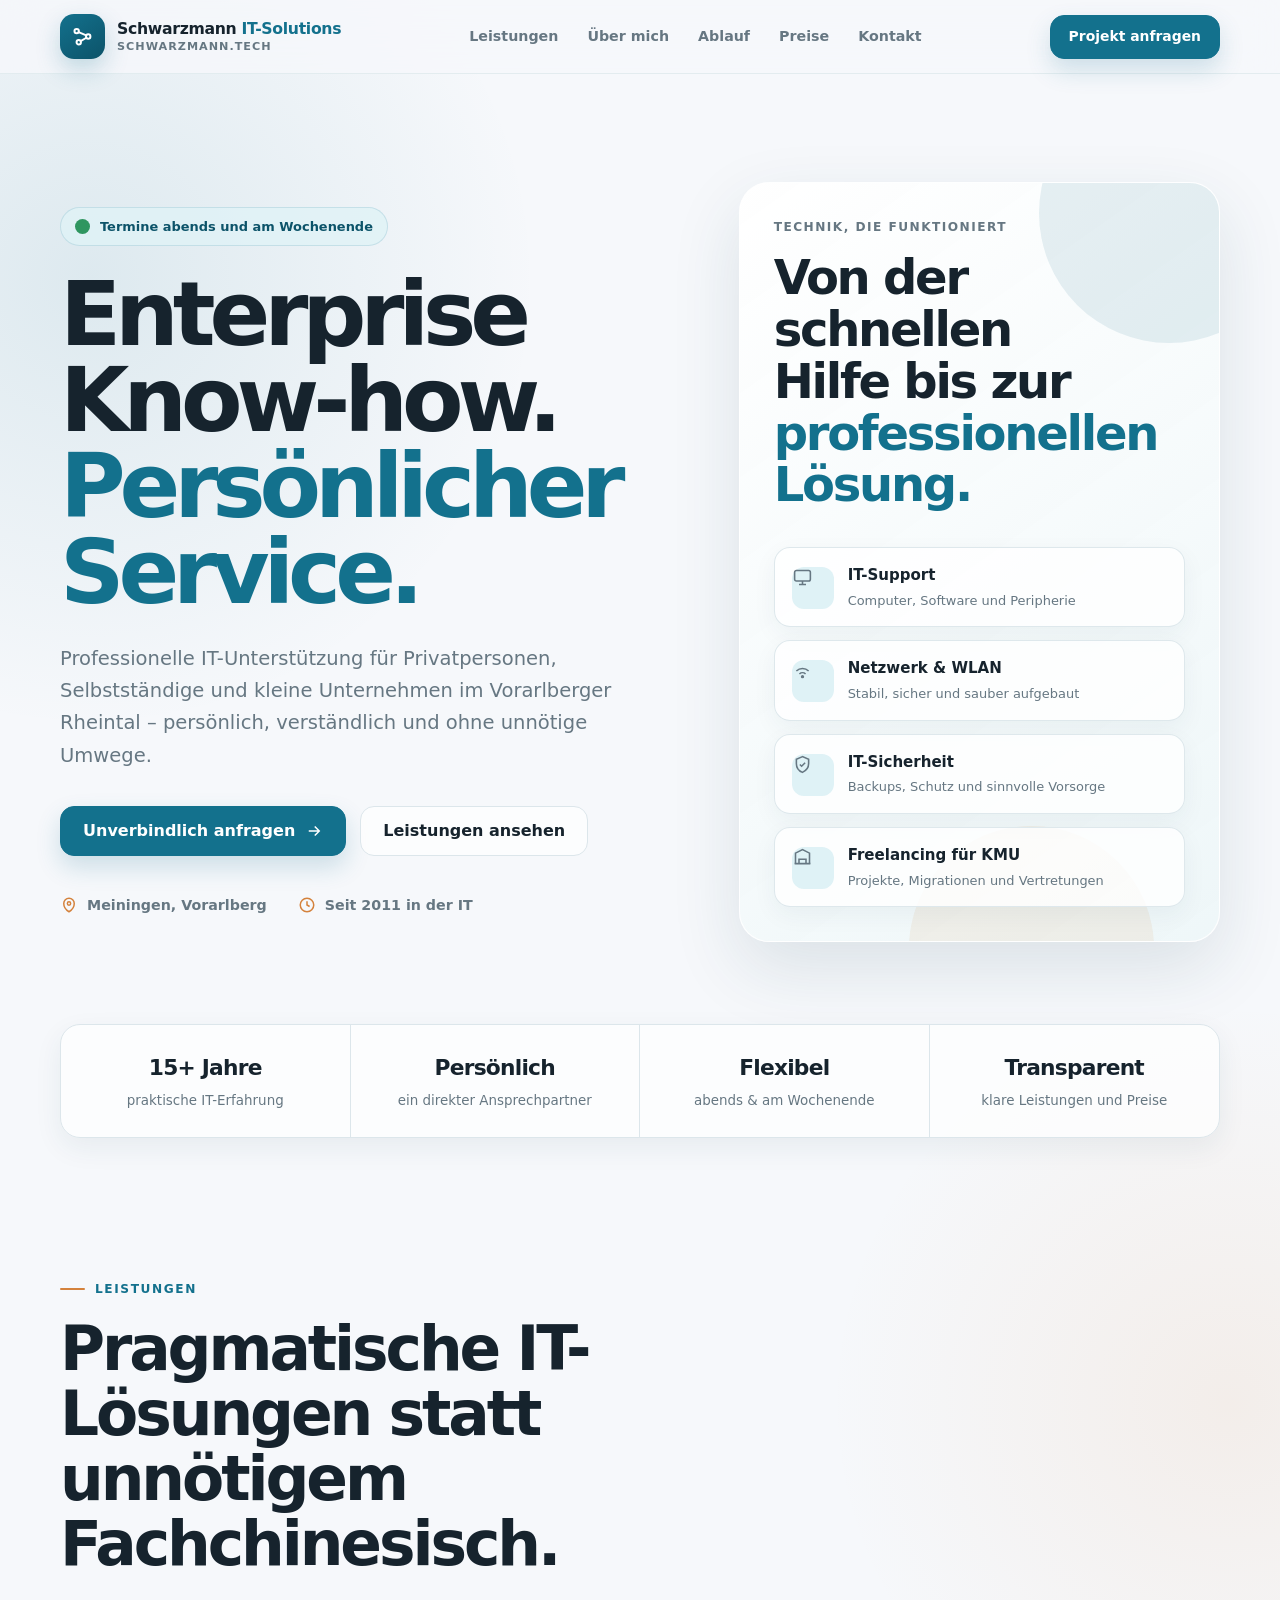
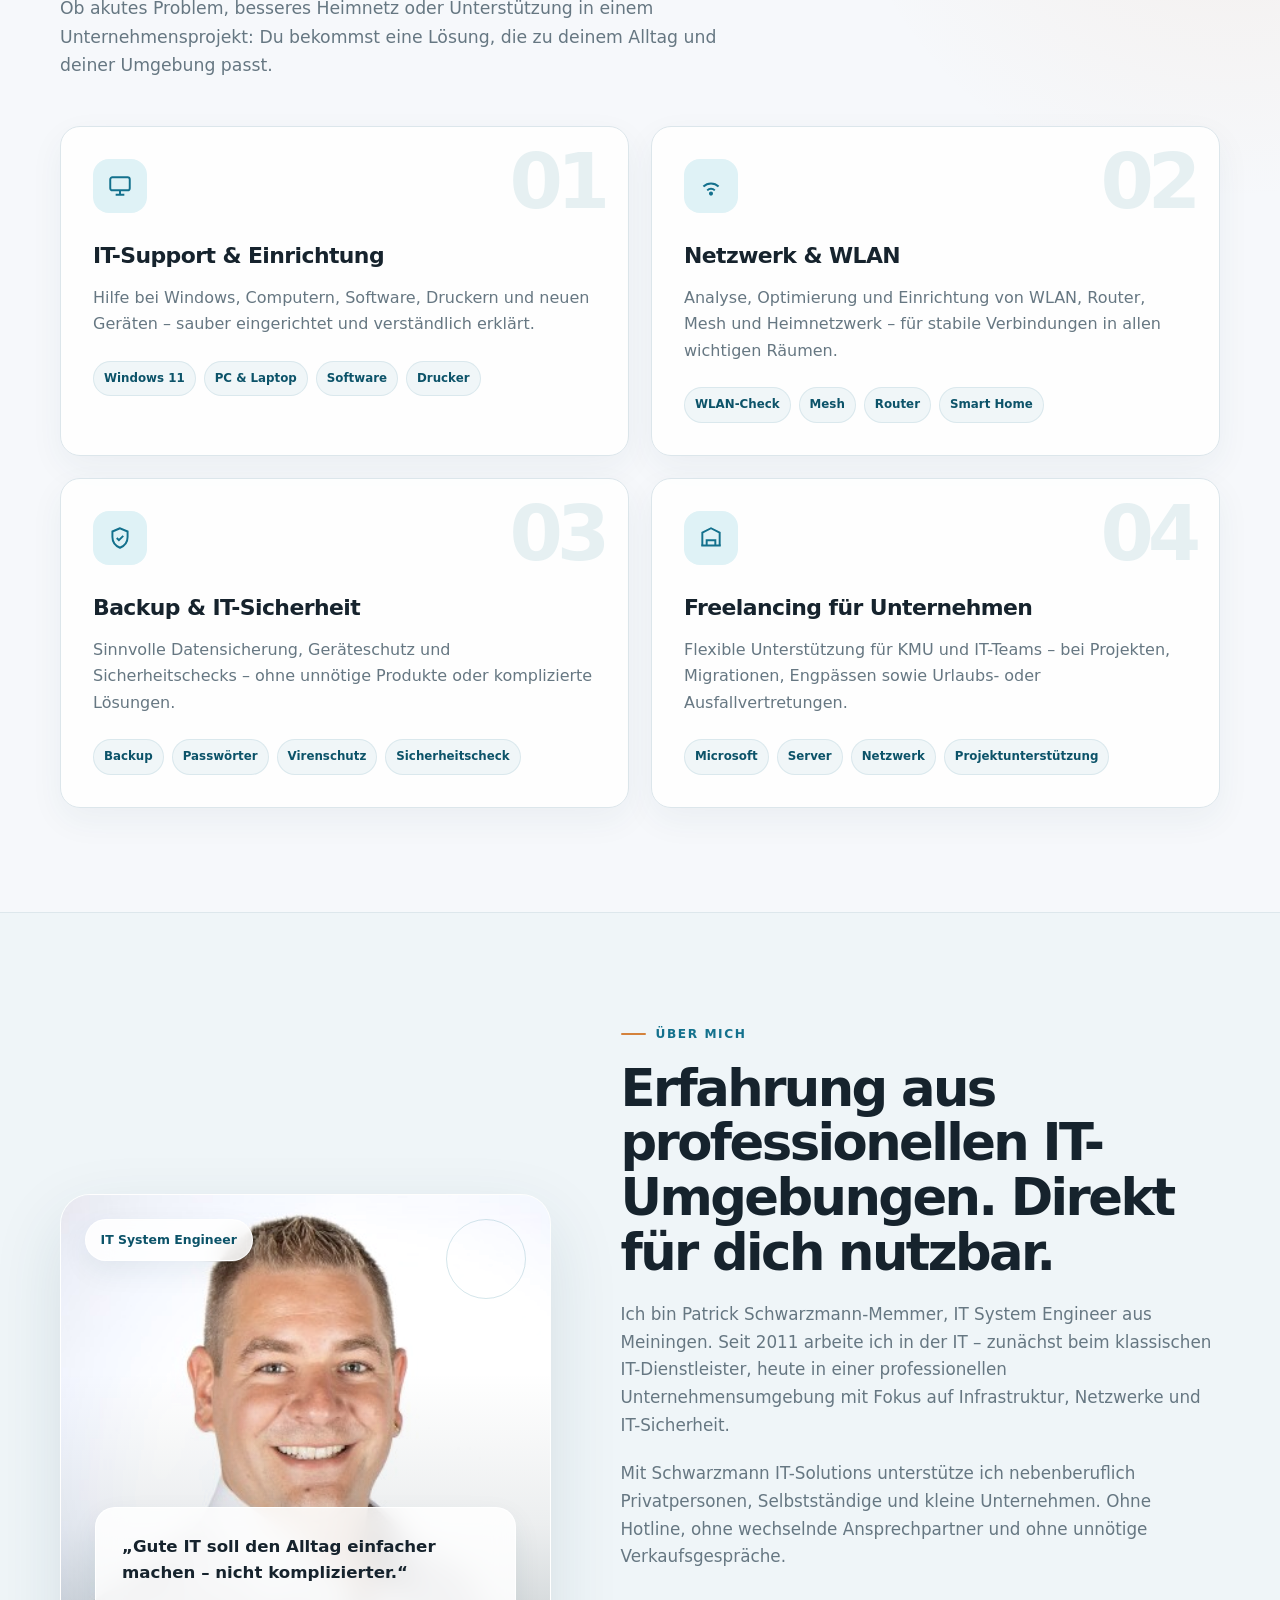
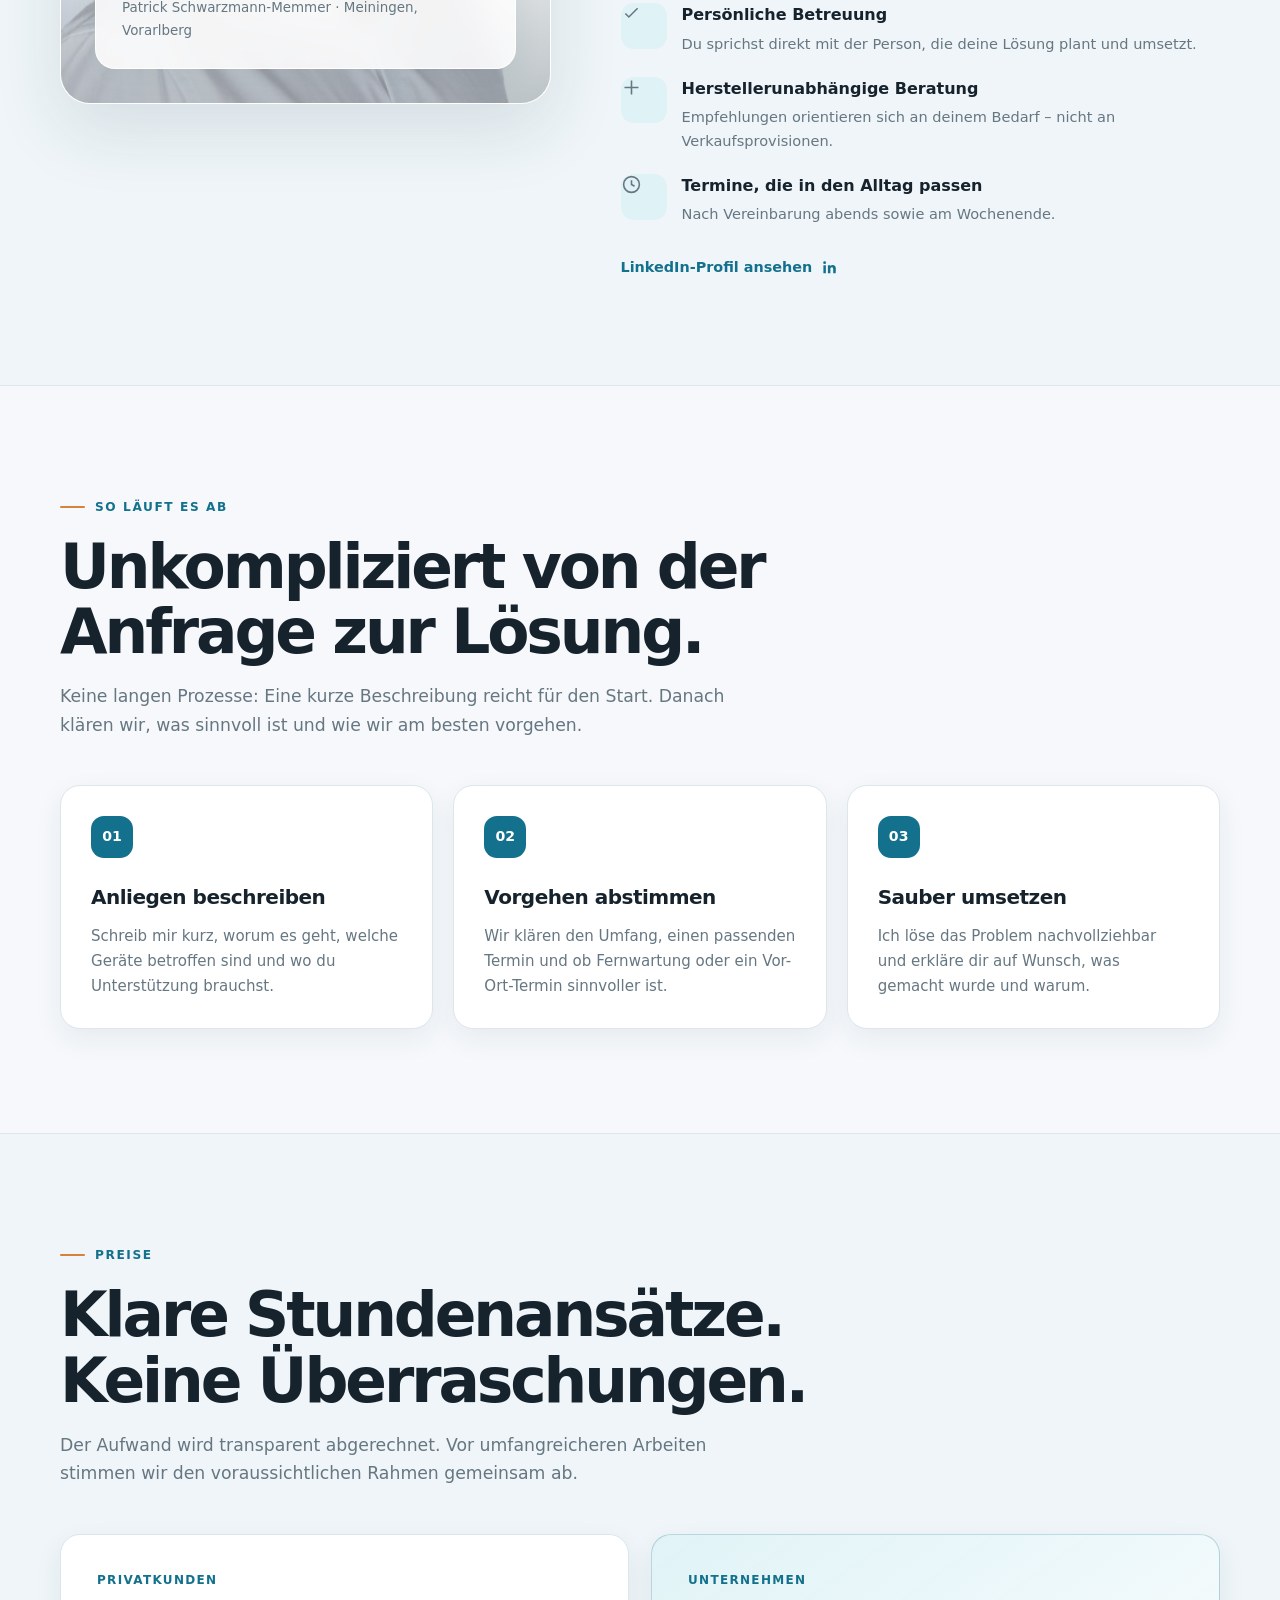
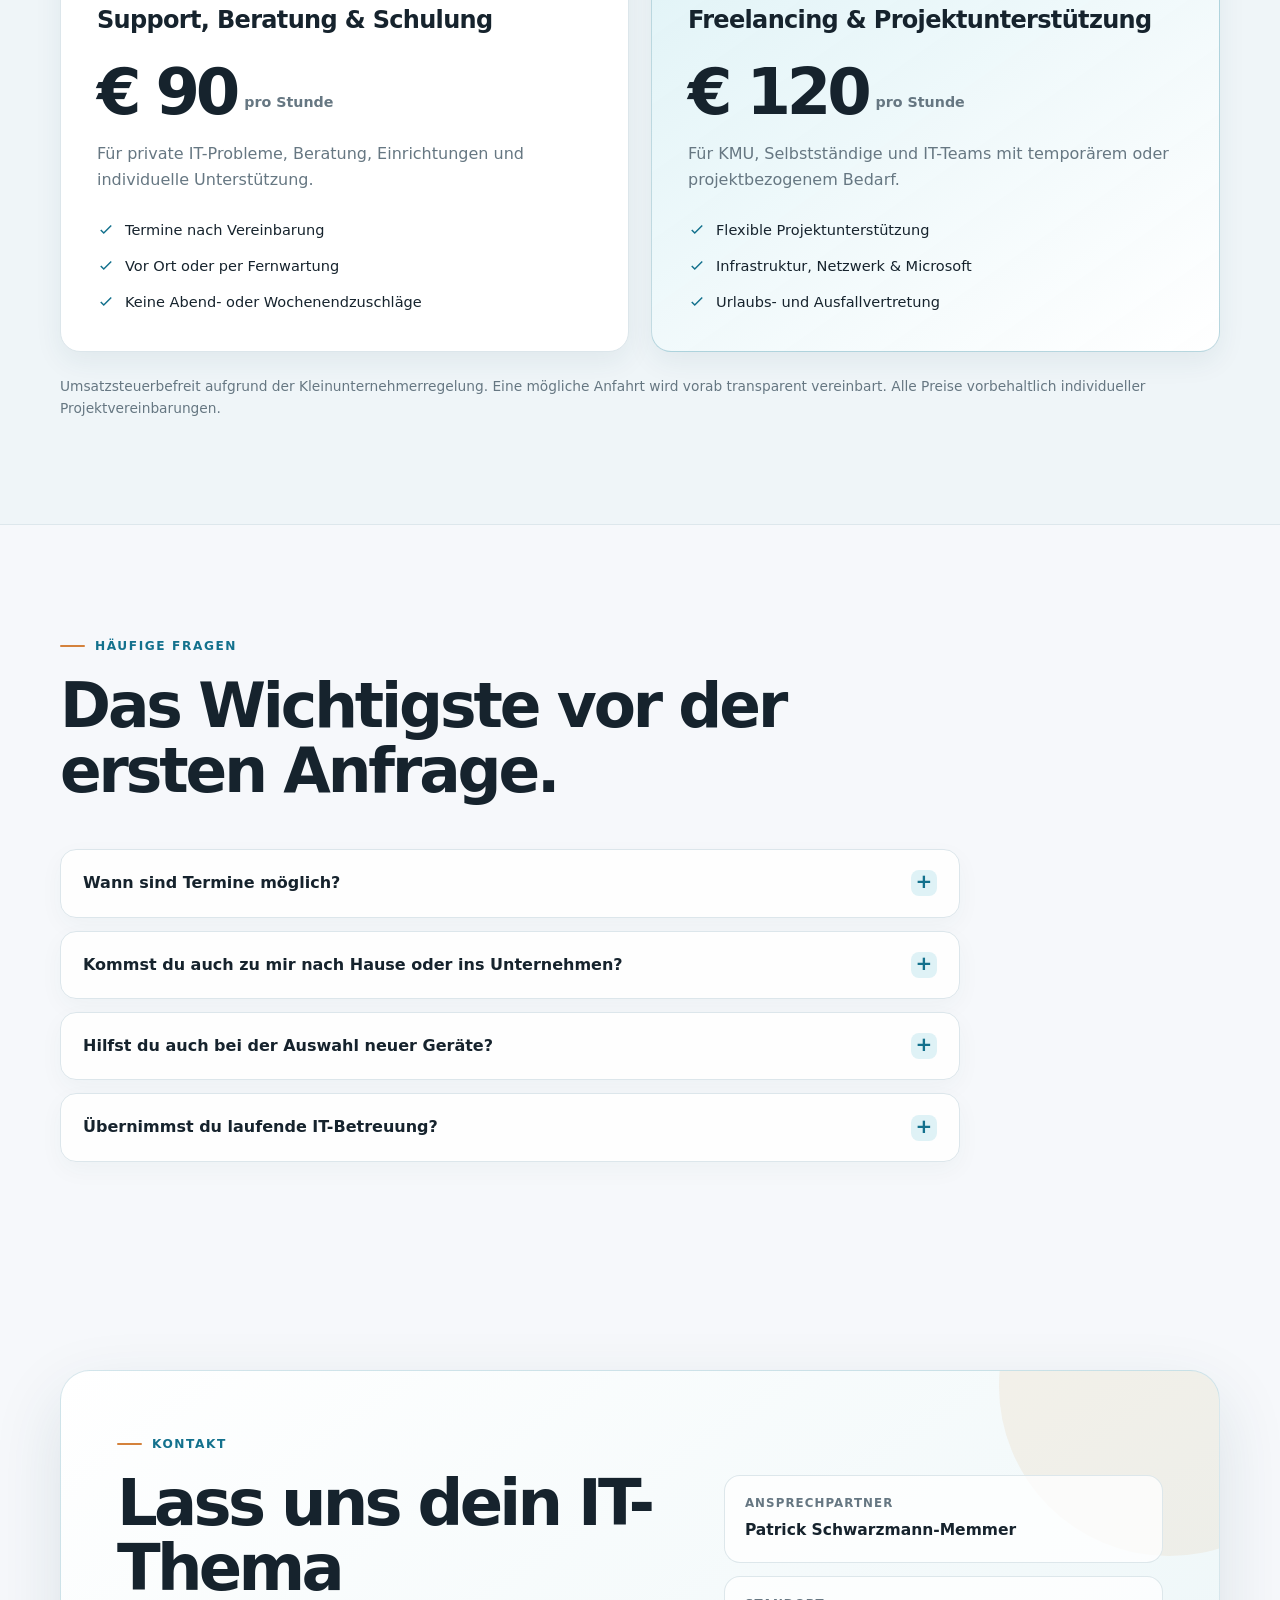
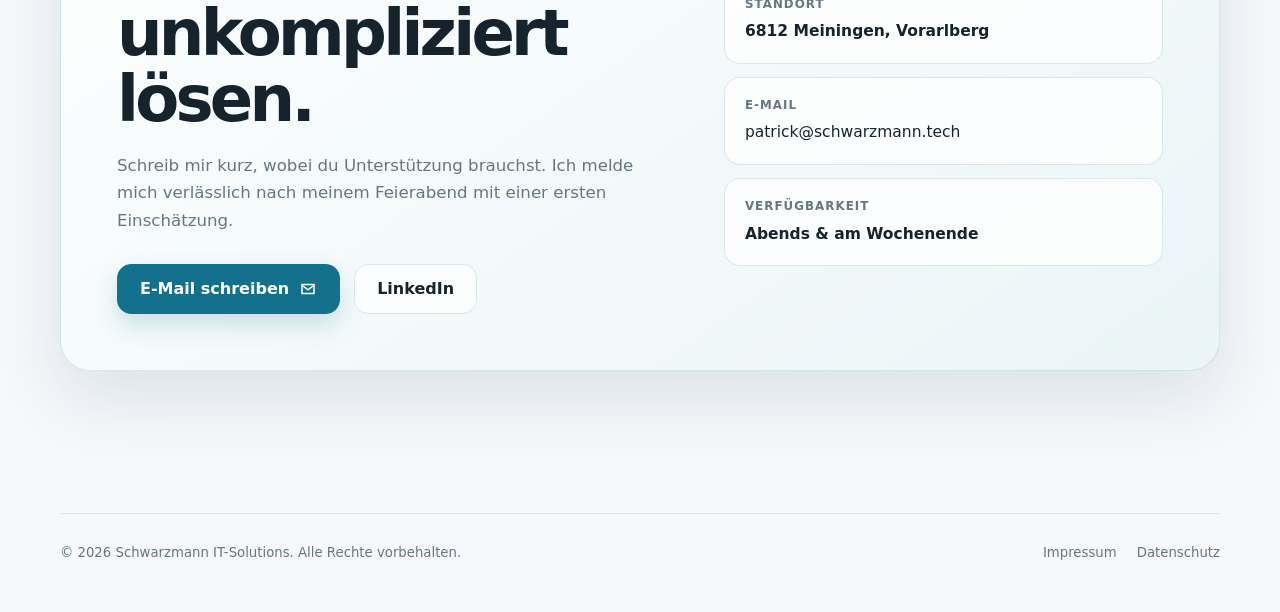
==== commit 1cd3b256: "Add files via upload" ====
--- a/index.html
+++ b/index.html
@@ -1,1883 +1,1903 @@
-<!doctype html>
-<html lang="de">
-<head>
-  <meta charset="utf-8">
-  <meta name="viewport" content="width=device-width, initial-scale=1">
-
-  <title>Schwarzmann IT-Solutions | IT-Support & Beratung in Vorarlberg</title>
-  <meta name="description" content="Persönlicher IT-Support, Netzwerk- und WLAN-Optimierung, IT-Sicherheit sowie Freelancing für Privatpersonen und KMU im Vorarlberger Rheintal.">
-  <meta name="author" content="Patrick Schwarzmann-Memmer">
-  <meta name="robots" content="index,follow">
-  <meta name="theme-color" content="#f6f8fb">
-
-  <link rel="canonical" href="https://schwarzmann.tech">
-
-  <meta property="og:type" content="website">
-  <meta property="og:locale" content="de_AT">
-  <meta property="og:title" content="Schwarzmann IT-Solutions">
-  <meta property="og:description" content="Enterprise Know-how. Persönlicher Service.">
-  <meta property="og:url" content="https://schwarzmann.tech">
-
-  <script type="application/ld+json">
-  {
-    "@context": "https://schema.org",
-    "@type": "ProfessionalService",
-    "name": "Schwarzmann IT-Solutions",
-    "url": "https://schwarzmann.tech",
-    "description": "Persönlicher IT-Support, Beratung und Freelancing für Privatpersonen und Unternehmen.",
-    "founder": {
-      "@type": "Person",
-      "name": "Patrick Schwarzmann-Memmer",
-      "jobTitle": "IT System Engineer"
-    },
-    "address": {
-      "@type": "PostalAddress",
-      "postalCode": "6812",
-      "addressLocality": "Meiningen",
-      "addressRegion": "Vorarlberg",
-      "addressCountry": "AT"
-    },
-    "areaServed": [
-      "Meiningen",
-      "Feldkirch",
-      "Vorarlberger Rheintal"
-    ],
-    "priceRange": "€€"
-  }
-  </script>
-
-  <style>
-    :root {
-      --bg: #f6f8fb;
-      --surface: #ffffff;
-      --surface-soft: #edf4f7;
-      --surface-warm: #fbf3ea;
-      --ink: #16232d;
-      --muted: #667782;
-      --primary: #13718d;
-      --primary-dark: #0c5369;
-      --primary-soft: #dff2f6;
-      --accent: #d4823c;
-      --line: #dce6eb;
-      --success: #2f9660;
-      --shadow-sm: 0 10px 28px rgba(28, 65, 82, .07);
-      --shadow-lg: 0 26px 70px rgba(28, 65, 82, .12);
-      --radius-sm: 14px;
-      --radius-md: 20px;
-      --radius-lg: 30px;
-      --container: 1160px;
-    }
-
-    * {
-      box-sizing: border-box;
-      margin: 0;
-      padding: 0;
-    }
-
-    html {
-      scroll-behavior: smooth;
-      scroll-padding-top: 94px;
-    }
-
-    body {
-      min-height: 100vh;
-      overflow-x: hidden;
-      color: var(--ink);
-      font-family: Inter, ui-sans-serif, system-ui, -apple-system, BlinkMacSystemFont, "Segoe UI", sans-serif;
-      line-height: 1.65;
-      background:
-        radial-gradient(circle at 7% 4%, rgba(19, 113, 141, .11), transparent 28rem),
-        radial-gradient(circle at 96% 20%, rgba(212, 130, 60, .09), transparent 25rem),
-        var(--bg);
-      -webkit-font-smoothing: antialiased;
-      text-rendering: optimizeLegibility;
-    }
-
-    img,
-    svg {
-      display: block;
-      max-width: 100%;
-    }
-
-    a {
-      color: inherit;
-    }
-
-    button {
-      font: inherit;
-    }
-
-    :focus-visible {
-      outline: 3px solid rgba(19, 113, 141, .35);
-      outline-offset: 4px;
-      border-radius: 6px;
-    }
-
-    .container {
-      width: min(calc(100% - 40px), var(--container));
-      margin-inline: auto;
-    }
-
-    .section {
-      padding: 104px 0;
-    }
-
-    .section-soft {
-      background: rgba(237, 244, 247, .64);
-      border-block: 1px solid rgba(220, 230, 235, .9);
-    }
-
-    .eyebrow {
-      display: inline-flex;
-      align-items: center;
-      gap: 10px;
-      margin-bottom: 17px;
-      color: var(--primary);
-      font-size: .76rem;
-      font-weight: 850;
-      letter-spacing: .13em;
-      text-transform: uppercase;
-    }
-
-    .eyebrow::before {
-      width: 25px;
-      height: 2px;
-      content: "";
-      background: var(--accent);
-      border-radius: 999px;
-    }
-
-    .section-heading {
-      max-width: 770px;
-      margin-bottom: 46px;
-    }
-
-    .section-heading h2 {
-      font-size: clamp(2.15rem, 4.8vw, 4rem);
-      line-height: 1.06;
-      letter-spacing: -.05em;
-    }
-
-    .section-heading p {
-      max-width: 680px;
-      margin-top: 18px;
-      color: var(--muted);
-      font-size: 1.08rem;
-    }
-
-    .site-header {
-      position: sticky;
-      z-index: 50;
-      top: 0;
-      padding: 14px 0;
-      background: rgba(246, 248, 251, .78);
-      border-bottom: 1px solid rgba(220, 230, 235, .72);
-      backdrop-filter: blur(18px);
-      -webkit-backdrop-filter: blur(18px);
-    }
-
-    .nav {
-      position: relative;
-      display: flex;
-      align-items: center;
-      justify-content: space-between;
-      gap: 28px;
-    }
-
-    .brand {
-      display: inline-flex;
-      align-items: center;
-      gap: 12px;
-      text-decoration: none;
-    }
-
-    .brand-mark {
-      display: grid;
-      width: 45px;
-      height: 45px;
-      flex: 0 0 45px;
-      place-items: center;
-      color: #fff;
-      background: linear-gradient(145deg, var(--primary), var(--primary-dark));
-      border-radius: 14px;
-      box-shadow: 0 10px 24px rgba(19, 113, 141, .24);
-    }
-
-    .brand-mark svg {
-      width: 25px;
-      height: 25px;
-    }
-
-    .brand-copy {
-      display: flex;
-      flex-direction: column;
-      line-height: 1.1;
-    }
-
-    .brand-copy strong {
-      font-size: .98rem;
-      letter-spacing: -.02em;
-    }
-
-    .brand-copy span {
-      margin-top: 4px;
-      color: var(--muted);
-      font-size: .7rem;
-      font-weight: 750;
-      letter-spacing: .09em;
-      text-transform: uppercase;
-    }
-
-    .nav-links {
-      display: flex;
-      align-items: center;
-      gap: 29px;
-      list-style: none;
-    }
-
-    .nav-links a {
-      color: var(--muted);
-      font-size: .89rem;
-      font-weight: 750;
-      text-decoration: none;
-      transition: color .2s ease;
-    }
-
-    .nav-links a:hover {
-      color: var(--primary);
-    }
-
-    .nav-cta,
-    .button {
-      display: inline-flex;
-      min-height: 50px;
-      align-items: center;
-      justify-content: center;
-      gap: 10px;
-      padding: 0 22px;
-      color: #fff;
-      font-weight: 820;
-      text-decoration: none;
-      background: var(--primary);
-      border: 1px solid var(--primary);
-      border-radius: var(--radius-sm);
-      box-shadow: 0 11px 25px rgba(19, 113, 141, .19);
-      transition: transform .2s ease, background .2s ease, border-color .2s ease, box-shadow .2s ease;
-    }
-
-    .nav-cta {
-      min-height: 44px;
-      padding-inline: 18px;
-      font-size: .87rem;
-    }
-
-    .button:hover,
-    .nav-cta:hover {
-      background: var(--primary-dark);
-      border-color: var(--primary-dark);
-      box-shadow: 0 15px 32px rgba(19, 113, 141, .24);
-      transform: translateY(-2px);
-    }
-
-    .button-secondary {
-      color: var(--ink);
-      background: rgba(255, 255, 255, .74);
-      border-color: var(--line);
-      box-shadow: none;
-    }
-
-    .button-secondary:hover {
-      color: var(--primary);
-      background: #fff;
-      border-color: rgba(19, 113, 141, .32);
-      box-shadow: var(--shadow-sm);
-    }
-
-    .button svg {
-      width: 18px;
-      height: 18px;
-    }
-
-    .menu-button {
-      display: none;
-      width: 46px;
-      height: 46px;
-      padding: 0;
-      color: var(--ink);
-      background: #fff;
-      border: 1px solid var(--line);
-      border-radius: 14px;
-      cursor: pointer;
-    }
-
-    .menu-button svg {
-      width: 22px;
-      height: 22px;
-      margin: auto;
-    }
-
-    .hero {
-      position: relative;
-      padding: 108px 0 82px;
-    }
-
-    .hero-grid {
-      display: grid;
-      grid-template-columns: minmax(0, 1.12fr) minmax(350px, .88fr);
-      align-items: center;
-      gap: 66px;
-    }
-
-    .availability {
-      display: inline-flex;
-      align-items: center;
-      gap: 10px;
-      margin-bottom: 25px;
-      padding: 8px 14px;
-      color: var(--primary-dark);
-      font-size: .81rem;
-      font-weight: 820;
-      background: rgba(223, 242, 246, .78);
-      border: 1px solid rgba(19, 113, 141, .14);
-      border-radius: 999px;
-    }
-
-    .availability-dot {
-      width: 9px;
-      height: 9px;
-      background: var(--success);
-      border: 3px solid rgba(47, 150, 96, .17);
-      border-radius: 50%;
-      box-sizing: content-box;
-    }
-
-    .hero h1 {
-      max-width: 760px;
-      font-size: clamp(3.2rem, 7vw, 6.3rem);
-      line-height: .96;
-      letter-spacing: -.068em;
-    }
-
-    .hero h1 span {
-      color: var(--primary);
-    }
-
-    .hero-copy {
-      max-width: 660px;
-      margin-top: 28px;
-      color: var(--muted);
-      font-size: clamp(1.04rem, 2vw, 1.22rem);
-    }
-
-    .hero-actions {
-      display: flex;
-      flex-wrap: wrap;
-      gap: 14px;
-      margin-top: 34px;
-    }
-
-    .hero-meta {
-      display: flex;
-      flex-wrap: wrap;
-      gap: 19px 31px;
-      margin-top: 38px;
-      color: var(--muted);
-      font-size: .89rem;
-      font-weight: 680;
-    }
-
-    .hero-meta span {
-      display: inline-flex;
-      align-items: center;
-      gap: 9px;
-    }
-
-    .hero-meta svg {
-      width: 18px;
-      height: 18px;
-      color: var(--accent);
-    }
-
-    .hero-card {
-      position: relative;
-      min-height: 525px;
-      padding: 34px;
-      overflow: hidden;
-      background: linear-gradient(145deg, rgba(255, 255, 255, .98), rgba(237, 246, 248, .93));
-      border: 1px solid rgba(255, 255, 255, .94);
-      border-radius: var(--radius-lg);
-      box-shadow: var(--shadow-lg);
-    }
-
-    .hero-card::before,
-    .hero-card::after {
-      position: absolute;
-      content: "";
-      border-radius: 50%;
-    }
-
-    .hero-card::before {
-      top: -100px;
-      right: -80px;
-      width: 260px;
-      height: 260px;
-      background: rgba(19, 113, 141, .10);
-    }
-
-    .hero-card::after {
-      right: 65px;
-      bottom: -130px;
-      width: 245px;
-      height: 245px;
-      background: rgba(212, 130, 60, .09);
-    }
-
-    .card-kicker {
-      position: relative;
-      z-index: 1;
-      color: var(--muted);
-      font-size: .76rem;
-      font-weight: 850;
-      letter-spacing: .12em;
-      text-transform: uppercase;
-    }
-
-    .hero-card h2 {
-      position: relative;
-      z-index: 1;
-      max-width: 365px;
-      margin-top: 15px;
-      font-size: clamp(2rem, 4vw, 3rem);
-      line-height: 1.08;
-      letter-spacing: -.047em;
-    }
-
-    .hero-card h2 span {
-      color: var(--primary);
-    }
-
-    .solution-list {
-      position: relative;
-      z-index: 1;
-      display: grid;
-      gap: 13px;
-      margin-top: 36px;
-    }
-
-    .solution-item {
-      display: flex;
-      align-items: center;
-      gap: 14px;
-      padding: 15px 17px;
-      background: rgba(255, 255, 255, .79);
-      border: 1px solid rgba(220, 230, 235, .92);
-      border-radius: 16px;
-      box-shadow: 0 8px 24px rgba(28, 65, 82, .05);
-    }
-
-    .solution-icon {
-      display: grid;
-      width: 42px;
-      height: 42px;
-      flex: 0 0 42px;
-      place-items: center;
-      color: var(--primary);
-      background: var(--primary-soft);
-      border-radius: 12px;
-    }
-
-    .solution-icon svg {
-      width: 21px;
-      height: 21px;
-    }
-
-    .solution-item strong {
-      display: block;
-      font-size: .94rem;
-    }
-
-    .solution-item span {
-      display: block;
-      margin-top: 2px;
-      color: var(--muted);
-      font-size: .81rem;
-    }
-
-    .trust-bar {
-      padding-bottom: 30px;
-    }
-
-    .trust-grid {
-      display: grid;
-      grid-template-columns: repeat(4, 1fr);
-      background: rgba(255, 255, 255, .72);
-      border: 1px solid var(--line);
-      border-radius: var(--radius-md);
-      box-shadow: var(--shadow-sm);
-    }
-
-    .trust-item {
-      padding: 25px 27px;
-      text-align: center;
-      border-right: 1px solid var(--line);
-    }
-
-    .trust-item:last-child {
-      border-right: 0;
-    }
-
-    .trust-item strong {
-      display: block;
-      font-size: 1.36rem;
-      letter-spacing: -.035em;
-    }
-
-    .trust-item span {
-      display: block;
-      margin-top: 4px;
-      color: var(--muted);
-      font-size: .84rem;
-    }
-
-    .services-grid {
-      display: grid;
-      grid-template-columns: repeat(2, 1fr);
-      gap: 22px;
-    }
-
-    .service-card {
-      position: relative;
-      min-height: 310px;
-      padding: 32px;
-      overflow: hidden;
-      background: rgba(255, 255, 255, .87);
-      border: 1px solid var(--line);
-      border-radius: var(--radius-md);
-      box-shadow: 0 12px 34px rgba(28, 65, 82, .055);
-      transition: transform .25s ease, box-shadow .25s ease, border-color .25s ease;
-    }
-
-    .service-card:hover {
-      border-color: rgba(19, 113, 141, .30);
-      box-shadow: var(--shadow-sm);
-      transform: translateY(-5px);
-    }
-
-    .service-number {
-      position: absolute;
-      top: 17px;
-      right: 24px;
-      color: rgba(19, 113, 141, .10);
-      font-size: 4.8rem;
-      font-weight: 900;
-      line-height: 1;
-      letter-spacing: -.08em;
-    }
-
-    .service-icon {
-      display: grid;
-      width: 54px;
-      height: 54px;
-      place-items: center;
-      color: var(--primary);
-      background: var(--primary-soft);
-      border-radius: 16px;
-    }
-
-    .service-icon svg {
-      width: 26px;
-      height: 26px;
-    }
-
-    .service-card h3 {
-      margin-top: 25px;
-      font-size: 1.37rem;
-      letter-spacing: -.026em;
-    }
-
-    .service-card p {
-      margin-top: 11px;
-      color: var(--muted);
-    }
-
-    .tag-row {
-      display: flex;
-      flex-wrap: wrap;
-      gap: 8px;
-      margin-top: 23px;
-    }
-
-    .tag-row span {
-      padding: 7px 10px;
-      color: var(--primary-dark);
-      font-size: .74rem;
-      font-weight: 760;
-      background: #f0f6f8;
-      border: 1px solid rgba(19, 113, 141, .10);
-      border-radius: 999px;
-    }
-
-    .about-grid {
-      display: grid;
-      grid-template-columns: minmax(0, .9fr) minmax(0, 1.1fr);
-      align-items: center;
-      gap: 70px;
-    }
-
-    .about-visual {
-      position: relative;
-      min-height: 510px;
-      padding: 0;
-      isolation: isolate;
-      overflow: hidden;
-      background: linear-gradient(160deg, #e6f2f5 0%, #fff 52%, #f9eee4 100%);
-      border: 1px solid rgba(255, 255, 255, .92);
-      border-radius: var(--radius-lg);
-      box-shadow: var(--shadow-lg);
-    }
-
-    .about-visual::before {
-      position: absolute;
-      z-index: 2;
-      top: 24px;
-      right: 24px;
-      width: 78px;
-      height: 78px;
-      content: "";
-      border: 1px solid rgba(19, 113, 141, .18);
-      border-radius: 50%;
-      pointer-events: none;
-    }
-
-    .about-visual::after {
-      position: absolute;
-      z-index: 1;
-      inset: 35% 0 0;
-      content: "";
-      background: linear-gradient(180deg, rgba(15, 42, 54, 0) 0%, rgba(15, 42, 54, .08) 46%, rgba(15, 42, 54, .28) 100%);
-      pointer-events: none;
-    }
-
-    .about-photo {
-      position: absolute;
-      inset: 0;
-      width: 100%;
-      height: 100%;
-      object-fit: cover;
-      object-position: 50% 16%;
-      filter: saturate(.96) contrast(1.02);
-      transform: scale(1.01);
-    }
-
-    .about-badge {
-      position: absolute;
-      z-index: 3;
-      top: 24px;
-      left: 24px;
-      padding: 10px 15px;
-      color: var(--primary-dark);
-      font-size: .78rem;
-      font-weight: 820;
-      background: rgba(255, 255, 255, .86);
-      border: 1px solid rgba(255, 255, 255, .94);
-      border-radius: 999px;
-      box-shadow: var(--shadow-sm);
-      backdrop-filter: blur(12px);
-      -webkit-backdrop-filter: blur(12px);
-    }
-
-    .about-quote {
-      position: absolute;
-      z-index: 3;
-      right: 34px;
-      bottom: 34px;
-      left: 34px;
-      padding: 26px;
-      background: rgba(255, 255, 255, .86);
-      border: 1px solid rgba(255, 255, 255, .96);
-      border-radius: 20px;
-      box-shadow: var(--shadow-sm);
-      backdrop-filter: blur(14px);
-      -webkit-backdrop-filter: blur(14px);
-    }
-
-    .about-quote p {
-      font-size: 1.04rem;
-      font-weight: 720;
-      line-height: 1.55;
-    }
-
-    .about-quote span {
-      display: block;
-      margin-top: 12px;
-      color: var(--muted);
-      font-size: .84rem;
-    }
-
-    .about-content h2 {
-      max-width: 660px;
-      font-size: clamp(2.2rem, 4vw, 3.8rem);
-      line-height: 1.07;
-      letter-spacing: -.05em;
-    }
-
-    .about-content > p {
-      margin-top: 21px;
-      color: var(--muted);
-      font-size: 1.05rem;
-    }
-
-    .about-list {
-      display: grid;
-      gap: 18px;
-      margin-top: 29px;
-      list-style: none;
-    }
-
-    .about-list li {
-      display: grid;
-      grid-template-columns: 46px 1fr;
-      align-items: start;
-      gap: 15px;
-    }
-
-    .about-list-icon {
-      display: grid;
-      width: 46px;
-      height: 46px;
-      place-items: center;
-      color: var(--primary);
-      background: var(--primary-soft);
-      border-radius: 13px;
-    }
-
-    .about-list-icon svg {
-      width: 21px;
-      height: 21px;
-    }
-
-    .about-list strong {
-      display: block;
-      margin-top: 2px;
-    }
-
-    .about-list span {
-      display: block;
-      margin-top: 3px;
-      color: var(--muted);
-      font-size: .91rem;
-    }
-
-    .linkedin-link {
-      display: inline-flex;
-      align-items: center;
-      gap: 9px;
-      margin-top: 30px;
-      color: var(--primary);
-      font-size: .9rem;
-      font-weight: 800;
-      text-decoration: none;
-    }
-
-    .linkedin-link:hover {
-      color: var(--primary-dark);
-    }
-
-    .linkedin-link svg {
-      width: 18px;
-      height: 18px;
-    }
-
-    .process-grid {
-      display: grid;
-      grid-template-columns: repeat(3, 1fr);
-      gap: 20px;
-    }
-
-    .process-card {
-      position: relative;
-      padding: 30px;
-      background: #fff;
-      border: 1px solid var(--line);
-      border-radius: var(--radius-md);
-      box-shadow: var(--shadow-sm);
-    }
-
-    .process-step {
-      display: grid;
-      width: 42px;
-      height: 42px;
-      place-items: center;
-      color: #fff;
-      font-size: .88rem;
-      font-weight: 900;
-      background: var(--primary);
-      border-radius: 13px;
-    }
-
-    .process-card h3 {
-      margin-top: 23px;
-      font-size: 1.25rem;
-      letter-spacing: -.025em;
-    }
-
-    .process-card p {
-      margin-top: 10px;
-      color: var(--muted);
-      font-size: .94rem;
-    }
-
-    .pricing-grid {
-      display: grid;
-      grid-template-columns: repeat(2, 1fr);
-      gap: 22px;
-    }
-
-    .price-card {
-      position: relative;
-      padding: 36px;
-      background: var(--surface);
-      border: 1px solid var(--line);
-      border-radius: var(--radius-md);
-      box-shadow: var(--shadow-sm);
-    }
-
-    .price-card.featured {
-      background: linear-gradient(145deg, rgba(223, 242, 246, .92), rgba(255, 255, 255, .97));
-      border-color: rgba(19, 113, 141, .25);
-    }
-
-    .price-label {
-      color: var(--primary);
-      font-size: .75rem;
-      font-weight: 860;
-      letter-spacing: .11em;
-      text-transform: uppercase;
-    }
-
-    .price-card h3 {
-      margin-top: 11px;
-      font-size: 1.5rem;
-      letter-spacing: -.028em;
-    }
-
-    .price {
-      display: flex;
-      align-items: flex-end;
-      gap: 8px;
-      margin-top: 23px;
-    }
-
-    .price strong {
-      font-size: clamp(2.9rem, 5vw, 4.45rem);
-      line-height: .9;
-      letter-spacing: -.065em;
-    }
-
-    .price span {
-      padding-bottom: 7px;
-      color: var(--muted);
-      font-size: .89rem;
-      font-weight: 720;
-    }
-
-    .price-card > p {
-      margin-top: 19px;
-      color: var(--muted);
-    }
-
-    .price-features {
-      display: grid;
-      gap: 12px;
-      margin-top: 25px;
-      list-style: none;
-    }
-
-    .price-features li {
-      display: flex;
-      align-items: center;
-      gap: 10px;
-      font-size: .91rem;
-    }
-
-    .price-features svg {
-      width: 18px;
-      height: 18px;
-      flex: 0 0 18px;
-      color: var(--primary);
-    }
-
-    .pricing-note {
-      margin-top: 23px;
-      color: var(--muted);
-      font-size: .86rem;
-    }
-
-    .faq-list {
-      display: grid;
-      gap: 13px;
-      max-width: 900px;
-    }
-
-    .faq-list details {
-      background: rgba(255, 255, 255, .88);
-      border: 1px solid var(--line);
-      border-radius: 16px;
-      box-shadow: 0 8px 24px rgba(28, 65, 82, .04);
-    }
-
-    .faq-list summary {
-      display: flex;
-      align-items: center;
-      justify-content: space-between;
-      gap: 20px;
-      padding: 20px 22px;
-      font-weight: 780;
-      cursor: pointer;
-      list-style: none;
-    }
-
-    .faq-list summary::-webkit-details-marker {
-      display: none;
-    }
-
-    .faq-list summary::after {
-      width: 26px;
-      height: 26px;
-      flex: 0 0 26px;
-      content: "+";
-      color: var(--primary);
-      font-size: 1.25rem;
-      line-height: 23px;
-      text-align: center;
-      background: var(--primary-soft);
-      border-radius: 8px;
-    }
-
-    .faq-list details[open] summary::after {
-      content: "–";
-    }
-
-    .faq-list details p {
-      padding: 0 22px 21px;
-      color: var(--muted);
-    }
-
-    .contact-panel {
-      position: relative;
-      display: grid;
-      grid-template-columns: minmax(0, 1.12fr) minmax(310px, .88fr);
-      gap: 48px;
-      padding: 56px;
-      overflow: hidden;
-      background: linear-gradient(145deg, #fff 0%, #eaf5f7 100%);
-      border: 1px solid rgba(19, 113, 141, .16);
-      border-radius: var(--radius-lg);
-      box-shadow: var(--shadow-lg);
-    }
-
-    .contact-panel::after {
-      position: absolute;
-      top: -155px;
-      right: -120px;
-      width: 340px;
-      height: 340px;
-      content: "";
-      background: rgba(212, 130, 60, .09);
-      border-radius: 50%;
-    }
-
-    .contact-copy,
-    .contact-details {
-      position: relative;
-      z-index: 1;
-    }
-
-    .contact-copy h2 {
-      max-width: 700px;
-      font-size: clamp(2.45rem, 5vw, 4.45rem);
-      line-height: 1.02;
-      letter-spacing: -.058em;
-    }
-
-    .contact-copy p {
-      max-width: 620px;
-      margin-top: 20px;
-      color: var(--muted);
-      font-size: 1.04rem;
-    }
-
-    .contact-actions {
-      display: flex;
-      flex-wrap: wrap;
-      gap: 14px;
-      margin-top: 30px;
-    }
-
-    .contact-details {
-      display: grid;
-      align-content: center;
-      gap: 13px;
-    }
-
-    .contact-item {
-      padding: 18px 20px;
-      background: rgba(255, 255, 255, .75);
-      border: 1px solid rgba(220, 230, 235, .96);
-      border-radius: 16px;
-    }
-
-    .contact-item span {
-      display: block;
-      color: var(--muted);
-      font-size: .74rem;
-      font-weight: 850;
-      letter-spacing: .09em;
-      text-transform: uppercase;
-    }
-
-    .contact-item strong,
-    .contact-item a {
-      display: block;
-      margin-top: 5px;
-      font-size: .97rem;
-      text-decoration: none;
-    }
-
-    .contact-item a:hover {
-      color: var(--primary);
-    }
-
-    .site-footer {
-      padding: 38px 0 48px;
-    }
-
-    .footer-grid {
-      display: flex;
-      align-items: center;
-      justify-content: space-between;
-      gap: 24px;
-      padding-top: 28px;
-      border-top: 1px solid var(--line);
-    }
-
-    .footer-grid p {
-      color: var(--muted);
-      font-size: .83rem;
-    }
-
-    .footer-links {
-      display: flex;
-      flex-wrap: wrap;
-      gap: 20px;
-    }
-
-    .footer-links a {
-      color: var(--muted);
-      font-size: .83rem;
-      text-decoration: none;
-    }
-
-    .footer-links a:hover {
-      color: var(--primary);
-    }
-
-    .reveal {
-      opacity: 0;
-      transform: translateY(23px);
-      transition: opacity .65s ease, transform .65s ease;
-    }
-
-    .reveal.visible {
-      opacity: 1;
-      transform: translateY(0);
-    }
-
-    @media (max-width: 960px) {
-      .nav-links,
-      .nav-cta {
-        display: none;
-      }
-
-      .menu-button {
-        display: block;
-      }
-
-      .nav-links.open {
-        position: absolute;
-        top: 62px;
-        right: 0;
-        left: 0;
-        display: grid;
-        gap: 0;
-        padding: 12px;
-        background: rgba(255, 255, 255, .98);
-        border: 1px solid var(--line);
-        border-radius: 18px;
-        box-shadow: var(--shadow-lg);
-      }
-
-      .nav-links.open a {
-        display: block;
-        padding: 14px 12px;
-      }
-
-      .hero-grid,
-      .about-grid,
-      .contact-panel {
-        grid-template-columns: 1fr;
-      }
-
-      .hero-card {
-        min-height: auto;
-      }
-
-      .about-visual {
-        width: min(100%, 560px);
-        min-height: 560px;
-        justify-self: center;
-      }
-
-      .trust-grid {
-        grid-template-columns: repeat(2, 1fr);
-      }
-
-      .trust-item:nth-child(2) {
-        border-right: 0;
-      }
-
-      .trust-item:nth-child(-n + 2) {
-        border-bottom: 1px solid var(--line);
-      }
-
-      .process-grid {
-        grid-template-columns: 1fr;
-      }
-    }
-
-    @media (max-width: 680px) {
-      .container {
-        width: min(calc(100% - 28px), var(--container));
-      }
-
-      .section {
-        padding: 78px 0;
-      }
-
-      .hero {
-        padding: 76px 0 62px;
-      }
-
-      .hero h1 {
-        font-size: clamp(3rem, 16vw, 4.7rem);
-      }
-
-      .hero-card,
-      .service-card,
-      .price-card,
-      .about-visual {
-        padding: 26px;
-      }
-
-      .services-grid,
-      .pricing-grid {
-        grid-template-columns: 1fr;
-      }
-
-      .trust-grid {
-        grid-template-columns: 1fr;
-      }
-
-      .trust-item,
-      .trust-item:nth-child(2) {
-        border-right: 0;
-        border-bottom: 1px solid var(--line);
-      }
-
-      .trust-item:last-child {
-        border-bottom: 0;
-      }
-
-      .about-visual {
-        width: 100%;
-        min-height: 430px;
-        padding: 0;
-      }
-
-      .about-photo {
-        object-position: 50% 12%;
-      }
-
-      .about-badge {
-        top: 18px;
-        left: 18px;
-      }
-
-      .about-quote {
-        right: 20px;
-        bottom: 20px;
-        left: 20px;
-        padding: 21px;
-      }
-
-      .contact-panel {
-        gap: 35px;
-        padding: 32px 24px;
-      }
-
-      .footer-grid {
-        align-items: flex-start;
-        flex-direction: column;
-      }
-    }
-
-    @media (prefers-reduced-motion: reduce) {
-      html {
-        scroll-behavior: auto;
-      }
-
-      *,
-      *::before,
-      *::after {
-        scroll-behavior: auto !important;
-        transition: none !important;
-        animation: none !important;
-      }
-
-      .reveal {
-        opacity: 1;
-        transform: none;
-      }
-    }
-  </style>
-</head>
-
-<body>
-  <header class="site-header">
-    <div class="container nav">
-      <a class="brand" href="#top" aria-label="Schwarzmann IT-Solutions – Startseite">
-        <span class="brand-mark" aria-hidden="true">
-          <svg viewBox="0 0 24 24" fill="none" stroke="currentColor" stroke-width="1.8">
-            <path d="M7.2 6.2 12 3.4l4.8 2.8v5.6L12 14.6l-4.8-2.8V6.2Z"/>
-            <path d="m7.2 11.8 4.8 2.8 4.8-2.8M12 14.6v6"/>
-            <path d="m7.2 17.4 4.8 3.2 4.8-3.2"/>
-          </svg>
-        </span>
-
-        <span class="brand-copy">
-          <strong>Schwarzmann IT-Solutions</strong>
-          <span>schwarzmann.tech</span>
-        </span>
-      </a>
-
-      <nav aria-label="Hauptnavigation">
-        <button class="menu-button" type="button" aria-label="Navigation öffnen" aria-expanded="false">
-          <svg viewBox="0 0 24 24" fill="none" stroke="currentColor" stroke-width="2" stroke-linecap="round">
-            <path d="M4 7h16M4 12h16M4 17h16"/>
-          </svg>
-        </button>
-
-        <ul class="nav-links">
-          <li><a href="#leistungen">Leistungen</a></li>
-          <li><a href="#ueber-mich">Über mich</a></li>
-          <li><a href="#ablauf">Ablauf</a></li>
-          <li><a href="#preise">Preise</a></li>
-          <li><a href="#kontakt">Kontakt</a></li>
-        </ul>
-      </nav>
-
-      <a class="nav-cta" href="#kontakt">Projekt anfragen</a>
-    </div>
-  </header>
-
-  <main id="top">
-    <section class="hero">
-      <div class="container hero-grid">
-        <div class="reveal">
-          <div class="availability">
-            <span class="availability-dot"></span>
-            Termine abends und am Wochenende
-          </div>
-
-          <h1>
-            Enterprise Know-how.<br>
-            <span>Persönlicher Service.</span>
-          </h1>
-
-          <p class="hero-copy">
-            Professionelle IT-Unterstützung für Privatpersonen, Selbstständige und kleine Unternehmen
-            im Vorarlberger Rheintal – persönlich, verständlich und ohne unnötige Umwege.
-          </p>
-
-          <div class="hero-actions">
-            <a class="button js-mail-link" href="#kontakt">
-              Unverbindlich anfragen
-              <svg viewBox="0 0 24 24" fill="none" stroke="currentColor" stroke-width="2">
-                <path d="M5 12h14M13 6l6 6-6 6"/>
-              </svg>
-            </a>
-            <a class="button button-secondary" href="#leistungen">Leistungen ansehen</a>
-          </div>
-
-          <div class="hero-meta">
-            <span>
-              <svg viewBox="0 0 24 24" fill="none" stroke="currentColor" stroke-width="2">
-                <path d="M12 21s7-4.2 7-11a7 7 0 1 0-14 0c0 6.8 7 11 7 11Z"/>
-                <circle cx="12" cy="10" r="2.2"/>
-              </svg>
-              Meiningen, Vorarlberg
-            </span>
-
-            <span>
-              <svg viewBox="0 0 24 24" fill="none" stroke="currentColor" stroke-width="2">
-                <circle cx="12" cy="12" r="9"/>
-                <path d="M12 7v5l3.5 2"/>
-              </svg>
-              Seit 2011 in der IT
-            </span>
-          </div>
-        </div>
-
-        <aside class="hero-card reveal" aria-label="Leistungsschwerpunkte">
-          <div class="card-kicker">Technik, die funktioniert</div>
-          <h2>Von der schnellen Hilfe bis zur <span>professionellen Lösung.</span></h2>
-
-          <div class="solution-list">
-            <div class="solution-item">
-              <span class="solution-icon">
-                <svg viewBox="0 0 24 24" fill="none" stroke="currentColor" stroke-width="1.8">
-                  <rect x="3" y="4" width="18" height="12" rx="2"/>
-                  <path d="M8 20h8M12 16v4"/>
-                </svg>
-              </span>
-              <div>
-                <strong>IT-Support</strong>
-                <span>Computer, Software und Peripherie</span>
-              </div>
-            </div>
-
-            <div class="solution-item">
-              <span class="solution-icon">
-                <svg viewBox="0 0 24 24" fill="none" stroke="currentColor" stroke-width="1.8">
-                  <path d="M5 12.5a10 10 0 0 1 14 0M8.5 16a5 5 0 0 1 7 0"/>
-                  <circle cx="12" cy="19" r="1"/>
-                </svg>
-              </span>
-              <div>
-                <strong>Netzwerk & WLAN</strong>
-                <span>Stabil, sicher und sauber aufgebaut</span>
-              </div>
-            </div>
-
-            <div class="solution-item">
-              <span class="solution-icon">
-                <svg viewBox="0 0 24 24" fill="none" stroke="currentColor" stroke-width="1.8">
-                  <path d="M12 3 5 6v5c0 4.8 2.8 8.2 7 10 4.2-1.8 7-5.2 7-10V6l-7-3Z"/>
-                  <path d="m9 12 2 2 4-4"/>
-                </svg>
-              </span>
-              <div>
-                <strong>IT-Sicherheit</strong>
-                <span>Backups, Schutz und sinnvolle Vorsorge</span>
-              </div>
-            </div>
-
-            <div class="solution-item">
-              <span class="solution-icon">
-                <svg viewBox="0 0 24 24" fill="none" stroke="currentColor" stroke-width="1.8">
-                  <path d="M4 19V7l8-4 8 4v12"/>
-                  <path d="M8 19v-5h8v5M3 19h18"/>
-                </svg>
-              </span>
-              <div>
-                <strong>Freelancing für KMU</strong>
-                <span>Projekte, Migrationen und Vertretungen</span>
-              </div>
-            </div>
-          </div>
-        </aside>
-      </div>
-    </section>
-
-    <section class="trust-bar" aria-label="Vorteile">
-      <div class="container">
-        <div class="trust-grid reveal">
-          <div class="trust-item">
-            <strong>15+ Jahre</strong>
-            <span>praktische IT-Erfahrung</span>
-          </div>
-          <div class="trust-item">
-            <strong>Persönlich</strong>
-            <span>ein direkter Ansprechpartner</span>
-          </div>
-          <div class="trust-item">
-            <strong>Flexibel</strong>
-            <span>abends & am Wochenende</span>
-          </div>
-          <div class="trust-item">
-            <strong>Transparent</strong>
-            <span>klare Leistungen und Preise</span>
-          </div>
-        </div>
-      </div>
-    </section>
-
-    <section class="section" id="leistungen">
-      <div class="container">
-        <div class="section-heading reveal">
-          <div class="eyebrow">Leistungen</div>
-          <h2>Pragmatische IT-Lösungen statt unnötigem Fachchinesisch.</h2>
-          <p>
-            Ob akutes Problem, besseres Heimnetz oder Unterstützung in einem Unternehmensprojekt:
-            Du bekommst eine Lösung, die zu deinem Alltag und deiner Umgebung passt.
-          </p>
-        </div>
-
-        <div class="services-grid">
-          <article class="service-card reveal">
-            <span class="service-number">01</span>
-            <div class="service-icon">
-              <svg viewBox="0 0 24 24" fill="none" stroke="currentColor" stroke-width="1.8">
-                <rect x="3" y="4" width="18" height="12" rx="2"/>
-                <path d="M8 20h8M12 16v4"/>
-              </svg>
-            </div>
-            <h3>IT-Support & Einrichtung</h3>
-            <p>
-              Hilfe bei Windows, Computern, Software, Druckern und neuen Geräten – sauber eingerichtet
-              und verständlich erklärt.
-            </p>
-            <div class="tag-row">
-              <span>Windows 11</span>
-              <span>PC & Laptop</span>
-              <span>Software</span>
-              <span>Drucker</span>
-            </div>
-          </article>
-
-          <article class="service-card reveal">
-            <span class="service-number">02</span>
-            <div class="service-icon">
-              <svg viewBox="0 0 24 24" fill="none" stroke="currentColor" stroke-width="1.8">
-                <path d="M5 12.5a10 10 0 0 1 14 0M8.5 16a5 5 0 0 1 7 0"/>
-                <circle cx="12" cy="19" r="1"/>
-              </svg>
-            </div>
-            <h3>Netzwerk & WLAN</h3>
-            <p>
-              Analyse, Optimierung und Einrichtung von WLAN, Router, Mesh und Heimnetzwerk – für
-              stabile Verbindungen in allen wichtigen Räumen.
-            </p>
-            <div class="tag-row">
-              <span>WLAN-Check</span>
-              <span>Mesh</span>
-              <span>Router</span>
-              <span>Smart Home</span>
-            </div>
-          </article>
-
-          <article class="service-card reveal">
-            <span class="service-number">03</span>
-            <div class="service-icon">
-              <svg viewBox="0 0 24 24" fill="none" stroke="currentColor" stroke-width="1.8">
-                <path d="M12 3 5 6v5c0 4.8 2.8 8.2 7 10 4.2-1.8 7-5.2 7-10V6l-7-3Z"/>
-                <path d="m9 12 2 2 4-4"/>
-              </svg>
-            </div>
-            <h3>Backup & IT-Sicherheit</h3>
-            <p>
-              Sinnvolle Datensicherung, Geräteschutz und Sicherheitschecks – ohne unnötige Produkte
-              oder komplizierte Lösungen.
-            </p>
-            <div class="tag-row">
-              <span>Backup</span>
-              <span>Passwörter</span>
-              <span>Virenschutz</span>
-              <span>Sicherheitscheck</span>
-            </div>
-          </article>
-
-          <article class="service-card reveal">
-            <span class="service-number">04</span>
-            <div class="service-icon">
-              <svg viewBox="0 0 24 24" fill="none" stroke="currentColor" stroke-width="1.8">
-                <path d="M4 19V7l8-4 8 4v12"/>
-                <path d="M8 19v-5h8v5M3 19h18"/>
-              </svg>
-            </div>
-            <h3>Freelancing für Unternehmen</h3>
-            <p>
-              Flexible Unterstützung für KMU und IT-Teams – bei Projekten, Migrationen, Engpässen
-              sowie Urlaubs- oder Ausfallvertretungen.
-            </p>
-            <div class="tag-row">
-              <span>Microsoft</span>
-              <span>Server</span>
-              <span>Netzwerk</span>
-              <span>Projektunterstützung</span>
-            </div>
-          </article>
-        </div>
-      </div>
-    </section>
-
-    <section class="section section-soft" id="ueber-mich">
-      <div class="container about-grid">
-        <figure class="about-visual reveal">
-          <img
-            class="about-photo"
-            src="[data-uri]"
-            alt="Patrick Schwarzmann-Memmer, IT System Engineer und Gründer von Schwarzmann IT-Solutions"
-            width="400"
-            height="400"
-            loading="lazy"
-            decoding="async">
-          <div class="about-badge">IT System Engineer</div>
-
-          <figcaption class="about-quote">
-            <p>„Gute IT soll den Alltag einfacher machen – nicht komplizierter.“</p>
-            <span>Patrick Schwarzmann-Memmer · Meiningen, Vorarlberg</span>
-          </figcaption>
-        </figure>
-
-        <div class="about-content reveal">
-          <div class="eyebrow">Über mich</div>
-          <h2>Erfahrung aus professionellen IT-Umgebungen. Direkt für dich nutzbar.</h2>
-
-          <p>
-            Ich bin Patrick Schwarzmann-Memmer, IT System Engineer aus Meiningen. Seit 2011 arbeite
-            ich in der IT – zunächst beim klassischen IT-Dienstleister, heute in einer professionellen
-            Unternehmensumgebung mit Fokus auf Infrastruktur, Netzwerke und IT-Sicherheit.
-          </p>
-
-          <p>
-            Mit Schwarzmann IT-Solutions unterstütze ich nebenberuflich Privatpersonen, Selbstständige
-            und kleine Unternehmen. Ohne Hotline, ohne wechselnde Ansprechpartner und ohne unnötige
-            Verkaufsgespräche.
-          </p>
-
-          <ul class="about-list">
-            <li>
-              <span class="about-list-icon">
-                <svg viewBox="0 0 24 24" fill="none" stroke="currentColor" stroke-width="1.8">
-                  <path d="m5 12 4 4L19 6"/>
-                </svg>
-              </span>
-              <div>
-                <strong>Persönliche Betreuung</strong>
-                <span>Du sprichst direkt mit der Person, die deine Lösung plant und umsetzt.</span>
-              </div>
-            </li>
-
-            <li>
-              <span class="about-list-icon">
-                <svg viewBox="0 0 24 24" fill="none" stroke="currentColor" stroke-width="1.8">
-                  <path d="M4 12h16M12 4v16"/>
-                </svg>
-              </span>
-              <div>
-                <strong>Herstellerunabhängige Beratung</strong>
-                <span>Empfehlungen orientieren sich an deinem Bedarf – nicht an Verkaufsprovisionen.</span>
-              </div>
-            </li>
-
-            <li>
-              <span class="about-list-icon">
-                <svg viewBox="0 0 24 24" fill="none" stroke="currentColor" stroke-width="1.8">
-                  <circle cx="12" cy="12" r="9"/>
-                  <path d="M12 7v5l3.5 2"/>
-                </svg>
-              </span>
-              <div>
-                <strong>Termine, die in den Alltag passen</strong>
-                <span>Nach Vereinbarung abends sowie am Wochenende.</span>
-              </div>
-            </li>
-          </ul>
-
-          <a class="linkedin-link" href="https://www.linkedin.com/in/patrick-schwarzmann-memmer-a4ba1a178" target="_blank" rel="noopener noreferrer">
-            LinkedIn-Profil ansehen
-            <svg viewBox="0 0 24 24" fill="currentColor" aria-hidden="true">
-              <path d="M6.5 8.2H3.2V19h3.3V8.2ZM4.85 3A1.9 1.9 0 1 0 4.8 6.8 1.9 1.9 0 0 0 4.85 3ZM19.8 12.8c0-3.3-1.75-4.85-4.1-4.85a3.55 3.55 0 0 0-3.2 1.76V8.2H9.2V19h3.3v-5.35c0-1.4.26-2.76 2-2.76 1.72 0 1.74 1.61 1.74 2.85V19h3.3l.26-6.2Z"/>
-            </svg>
-          </a>
-        </div>
-      </div>
-    </section>
-
-    <section class="section" id="ablauf">
-      <div class="container">
-        <div class="section-heading reveal">
-          <div class="eyebrow">So läuft es ab</div>
-          <h2>Unkompliziert von der Anfrage zur Lösung.</h2>
-          <p>
-            Keine langen Prozesse: Eine kurze Beschreibung reicht für den Start. Danach klären wir,
-            was sinnvoll ist und wie wir am besten vorgehen.
-          </p>
-        </div>
-
-        <div class="process-grid">
-          <article class="process-card reveal">
-            <div class="process-step">01</div>
-            <h3>Anliegen beschreiben</h3>
-            <p>Schreib mir kurz, worum es geht, welche Geräte betroffen sind und wo du Unterstützung brauchst.</p>
-          </article>
-
-          <article class="process-card reveal">
-            <div class="process-step">02</div>
-            <h3>Vorgehen abstimmen</h3>
-            <p>Wir klären den Umfang, einen passenden Termin und ob Fernwartung oder ein Vor-Ort-Termin sinnvoller ist.</p>
-          </article>
-
-          <article class="process-card reveal">
-            <div class="process-step">03</div>
-            <h3>Sauber umsetzen</h3>
-            <p>Ich löse das Problem nachvollziehbar und erkläre dir auf Wunsch, was gemacht wurde und warum.</p>
-          </article>
-        </div>
-      </div>
-    </section>
-
-    <section class="section section-soft" id="preise">
-      <div class="container">
-        <div class="section-heading reveal">
-          <div class="eyebrow">Preise</div>
-          <h2>Klare Stundenansätze. Keine Überraschungen.</h2>
-          <p>
-            Der Aufwand wird transparent abgerechnet. Vor umfangreicheren Arbeiten stimmen wir
-            den voraussichtlichen Rahmen gemeinsam ab.
-          </p>
-        </div>
-
-        <div class="pricing-grid">
-          <article class="price-card reveal">
-            <div class="price-label">Privatkunden</div>
-            <h3>Support, Beratung & Schulung</h3>
-            <div class="price">
-              <strong>€ 90</strong>
-              <span>pro Stunde</span>
-            </div>
-            <p>Für private IT-Probleme, Beratung, Einrichtungen und individuelle Unterstützung.</p>
-            <ul class="price-features">
-              <li>
-                <svg viewBox="0 0 24 24" fill="none" stroke="currentColor" stroke-width="2">
-                  <path d="m5 12 4 4L19 6"/>
-                </svg>
-                Termine nach Vereinbarung
-              </li>
-              <li>
-                <svg viewBox="0 0 24 24" fill="none" stroke="currentColor" stroke-width="2">
-                  <path d="m5 12 4 4L19 6"/>
-                </svg>
-                Vor Ort oder per Fernwartung
-              </li>
-              <li>
-                <svg viewBox="0 0 24 24" fill="none" stroke="currentColor" stroke-width="2">
-                  <path d="m5 12 4 4L19 6"/>
-                </svg>
-                Keine Abend- oder Wochenendzuschläge
-              </li>
-            </ul>
-          </article>
-
-          <article class="price-card featured reveal">
-            <div class="price-label">Unternehmen</div>
-            <h3>Freelancing & Projektunterstützung</h3>
-            <div class="price">
-              <strong>€ 120</strong>
-              <span>pro Stunde</span>
-            </div>
-            <p>Für KMU, Selbstständige und IT-Teams mit temporärem oder projektbezogenem Bedarf.</p>
-            <ul class="price-features">
-              <li>
-                <svg viewBox="0 0 24 24" fill="none" stroke="currentColor" stroke-width="2">
-                  <path d="m5 12 4 4L19 6"/>
-                </svg>
-                Flexible Projektunterstützung
-              </li>
-              <li>
-                <svg viewBox="0 0 24 24" fill="none" stroke="currentColor" stroke-width="2">
-                  <path d="m5 12 4 4L19 6"/>
-                </svg>
-                Infrastruktur, Netzwerk & Microsoft
-              </li>
-              <li>
-                <svg viewBox="0 0 24 24" fill="none" stroke="currentColor" stroke-width="2">
-                  <path d="m5 12 4 4L19 6"/>
-                </svg>
-                Urlaubs- und Ausfallvertretung
-              </li>
-            </ul>
-          </article>
-        </div>
-
-        <p class="pricing-note reveal">
-          Umsatzsteuerbefreit aufgrund der Kleinunternehmerregelung. Eine mögliche Anfahrt wird vorab
-          transparent vereinbart. Alle Preise vorbehaltlich individueller Projektvereinbarungen.
-        </p>
-      </div>
-    </section>
-
-    <section class="section" id="faq">
-      <div class="container">
-        <div class="section-heading reveal">
-          <div class="eyebrow">Häufige Fragen</div>
-          <h2>Das Wichtigste vor der ersten Anfrage.</h2>
-        </div>
-
-        <div class="faq-list">
-          <details class="reveal">
-            <summary>Wann sind Termine möglich?</summary>
-            <p>
-              In der Regel nach Feierabend ab etwa 19:00 Uhr sowie am Wochenende. Den konkreten Termin
-              stimmen wir individuell ab.
-            </p>
-          </details>
-
-          <details class="reveal">
-            <summary>Kommst du auch zu mir nach Hause oder ins Unternehmen?</summary>
-            <p>
-              Ja. Vor-Ort-Termine sind im Raum Meiningen, Feldkirch und Umgebung nach Vereinbarung möglich.
-              Viele Themen lassen sich alternativ effizient per Fernwartung lösen.
-            </p>
-          </details>
-
-          <details class="reveal">
-            <summary>Hilfst du auch bei der Auswahl neuer Geräte?</summary>
-            <p>
-              Ja. Ich unterstütze bei der unabhängigen Auswahl von Computern, Netzwerkkomponenten,
-              Backup-Lösungen und weiterer IT-Ausstattung.
-            </p>
-          </details>
-
-          <details class="reveal">
-            <summary>Übernimmst du laufende IT-Betreuung?</summary>
-            <p>
-              Für kleinere Unternehmen sind wiederkehrende Einsätze und individuell vereinbarte
-              Unterstützungsmodelle möglich. Eine klassische 24/7-Bereitschaft wird nicht angeboten.
-            </p>
-          </details>
-        </div>
-      </div>
-    </section>
-
-    <section class="section" id="kontakt">
-      <div class="container">
-        <div class="contact-panel reveal">
-          <div class="contact-copy">
-            <div class="eyebrow">Kontakt</div>
-            <h2>Lass uns dein IT-Thema unkompliziert lösen.</h2>
-            <p>
-              Schreib mir kurz, wobei du Unterstützung brauchst. Ich melde mich verlässlich nach
-              meinem Feierabend mit einer ersten Einschätzung.
-            </p>
-
-            <div class="contact-actions">
-              <a class="button js-mail-link" href="#">
-                E-Mail schreiben
-                <svg viewBox="0 0 24 24" fill="none" stroke="currentColor" stroke-width="2">
-                  <path d="M4 6h16v12H4z"/>
-                  <path d="m4 7 8 6 8-6"/>
-                </svg>
-              </a>
-
-              <a class="button button-secondary" href="https://www.linkedin.com/in/patrick-schwarzmann-memmer-a4ba1a178" target="_blank" rel="noopener noreferrer">
-                LinkedIn
-              </a>
-            </div>
-          </div>
-
-          <div class="contact-details">
-            <div class="contact-item">
-              <span>Ansprechpartner</span>
-              <strong>Patrick Schwarzmann-Memmer</strong>
-            </div>
-
-            <div class="contact-item">
-              <span>Standort</span>
-              <strong>6812 Meiningen, Vorarlberg</strong>
-            </div>
-
-            <div class="contact-item">
-              <span>E-Mail</span>
-              <a class="js-mail-link js-mail-text" href="#">E-Mail-Adresse anzeigen</a>
-            </div>
-
-            <div class="contact-item">
-              <span>Verfügbarkeit</span>
-              <strong>Abends & am Wochenende</strong>
-            </div>
-          </div>
-        </div>
-      </div>
-    </section>
-  </main>
-
-  <footer class="site-footer">
-    <div class="container footer-grid">
-      <p>© <span id="current-year">2026</span> Schwarzmann IT-Solutions. Alle Rechte vorbehalten.</p>
-      <nav class="footer-links" aria-label="Rechtliche Informationen">
-        <!-- Die beiden Zieldateien bitte vor Veröffentlichung ergänzen. -->
-        <a href="impressum.html">Impressum</a>
-        <a href="datenschutz.html">Datenschutz</a>
-      </nav>
-    </div>
-  </footer>
-
-  <script>
-    (() => {
-      const menuButton = document.querySelector(".menu-button");
-      const navLinks = document.querySelector(".nav-links");
-
-      if (menuButton && navLinks) {
-        menuButton.addEventListener("click", () => {
-          const isOpen = navLinks.classList.toggle("open");
-          menuButton.setAttribute("aria-expanded", String(isOpen));
-          menuButton.setAttribute("aria-label", isOpen ? "Navigation schließen" : "Navigation öffnen");
-        });
-
-        navLinks.querySelectorAll("a").forEach((link) => {
-          link.addEventListener("click", () => {
-            navLinks.classList.remove("open");
-            menuButton.setAttribute("aria-expanded", "false");
-            menuButton.setAttribute("aria-label", "Navigation öffnen");
-          });
-        });
-      }
-
-      const user = "patrick";
-      const domain = "schwarzmann.tech";
-      const address = `${user}@${domain}`;
-
-      document.querySelectorAll(".js-mail-link").forEach((link) => {
-        link.href = `mailto:${address}?subject=Unverbindliche%20IT-Anfrage`;
-      });
-
-      document.querySelectorAll(".js-mail-text").forEach((link) => {
-        link.textContent = address;
-      });
-
-      const year = document.getElementById("current-year");
-      if (year) year.textContent = new Date().getFullYear();
-
-      const revealElements = document.querySelectorAll(".reveal");
-      const reducedMotion = window.matchMedia("(prefers-reduced-motion: reduce)").matches;
-
-      if (reducedMotion || !("IntersectionObserver" in window)) {
-        revealElements.forEach((element) => element.classList.add("visible"));
-      } else {
-        const observer = new IntersectionObserver((entries, instance) => {
-          entries.forEach((entry) => {
-            if (entry.isIntersecting) {
-              entry.target.classList.add("visible");
-              instance.unobserve(entry.target);
-            }
-          });
-        }, { threshold: 0.12 });
-
-        revealElements.forEach((element) => observer.observe(element));
-      }
-    })();
-  </script>
-</body>
-</html>+<!doctype html>
+<html lang="de">
+<head>
+  <meta charset="utf-8">
+  <meta name="viewport" content="width=device-width, initial-scale=1">
+
+  <title>Schwarzmann IT-Solutions | IT-Support & Beratung in Vorarlberg</title>
+  <meta name="description" content="Persönlicher IT-Support, Netzwerk- und WLAN-Optimierung, IT-Sicherheit sowie Freelancing für Privatpersonen und KMU im Vorarlberger Rheintal.">
+  <meta name="author" content="Patrick Schwarzmann-Memmer">
+  <meta name="robots" content="index,follow">
+  <meta name="theme-color" content="#f6f8fb">
+
+  <link rel="canonical" href="https://schwarzmann.tech">
+
+  <meta property="og:type" content="website">
+  <meta property="og:locale" content="de_AT">
+  <meta property="og:title" content="Schwarzmann IT-Solutions">
+  <meta property="og:description" content="Enterprise Know-how. Persönlicher Service.">
+  <meta property="og:url" content="https://schwarzmann.tech">
+
+	<link rel="icon" href="favicon.png" sizes="any">
+	<link rel="icon" type="image/png" sizes="32x32" href="favicon.png">
+	<link rel="apple-touch-icon" href="favicon.png">
+	
+  <script type="application/ld+json">
+  {
+    "@context": "https://schema.org",
+    "@type": "ProfessionalService",
+    "name": "Schwarzmann IT-Solutions",
+    "legalName": "Patrick Schwarzmann-Memmer",
+    "alternateName": "Schwarzmann IT-Solutions",
+    "url": "https://schwarzmann.tech",
+    "email": "patrick@schwarzmann.tech",
+    "description": "Persönlicher IT-Support, Beratung und Freelancing für Privatpersonen und Unternehmen.",
+    "founder": {
+      "@type": "Person",
+      "name": "Patrick Schwarzmann-Memmer",
+      "jobTitle": "IT System Engineer"
+    },
+    "address": {
+      "@type": "PostalAddress",
+      "streetAddress": "Scheidgasse 12b",
+      "postalCode": "6812",
+      "addressLocality": "Meiningen",
+      "addressRegion": "Vorarlberg",
+      "addressCountry": "AT"
+    },
+    "identifier": {
+      "@type": "PropertyValue",
+      "propertyID": "GISA",
+      "value": "37375003"
+    },
+    "sameAs": [
+      "https://www.linkedin.com/in/patrick-schwarzmann-memmer-a4ba1a178"
+    ],
+    "areaServed": [
+      "Meiningen",
+      "Feldkirch",
+      "Vorarlberger Rheintal"
+    ],
+    "priceRange": "€€"
+  }
+  </script>
+
+  <style>
+    :root {
+      --bg: #f6f8fb;
+      --surface: #ffffff;
+      --surface-soft: #edf4f7;
+      --surface-warm: #fbf3ea;
+      --ink: #16232d;
+      --muted: #667782;
+      --primary: #13718d;
+      --primary-dark: #0c5369;
+      --primary-soft: #dff2f6;
+      --accent: #d4823c;
+      --line: #dce6eb;
+      --success: #2f9660;
+      --shadow-sm: 0 10px 28px rgba(28, 65, 82, .07);
+      --shadow-lg: 0 26px 70px rgba(28, 65, 82, .12);
+      --radius-sm: 14px;
+      --radius-md: 20px;
+      --radius-lg: 30px;
+      --container: 1160px;
+    }
+
+    * {
+      box-sizing: border-box;
+      margin: 0;
+      padding: 0;
+    }
+
+    html {
+      scroll-behavior: smooth;
+      scroll-padding-top: 94px;
+    }
+
+    body {
+      min-height: 100vh;
+      overflow-x: hidden;
+      color: var(--ink);
+      font-family: Inter, ui-sans-serif, system-ui, -apple-system, BlinkMacSystemFont, "Segoe UI", sans-serif;
+      line-height: 1.65;
+      background:
+        radial-gradient(circle at 7% 4%, rgba(19, 113, 141, .11), transparent 28rem),
+        radial-gradient(circle at 96% 20%, rgba(212, 130, 60, .09), transparent 25rem),
+        var(--bg);
+      -webkit-font-smoothing: antialiased;
+      text-rendering: optimizeLegibility;
+    }
+
+    img,
+    svg {
+      display: block;
+      max-width: 100%;
+    }
+
+    a {
+      color: inherit;
+    }
+
+    button {
+      font: inherit;
+    }
+
+    :focus-visible {
+      outline: 3px solid rgba(19, 113, 141, .35);
+      outline-offset: 4px;
+      border-radius: 6px;
+    }
+
+    .container {
+      width: min(calc(100% - 40px), var(--container));
+      margin-inline: auto;
+    }
+
+    .section {
+      padding: 104px 0;
+    }
+
+    .section-soft {
+      background: rgba(237, 244, 247, .64);
+      border-block: 1px solid rgba(220, 230, 235, .9);
+    }
+
+    .eyebrow {
+      display: inline-flex;
+      align-items: center;
+      gap: 10px;
+      margin-bottom: 17px;
+      color: var(--primary);
+      font-size: .76rem;
+      font-weight: 850;
+      letter-spacing: .13em;
+      text-transform: uppercase;
+    }
+
+    .eyebrow::before {
+      width: 25px;
+      height: 2px;
+      content: "";
+      background: var(--accent);
+      border-radius: 999px;
+    }
+
+    .section-heading {
+      max-width: 770px;
+      margin-bottom: 46px;
+    }
+
+    .section-heading h2 {
+      font-size: clamp(2.15rem, 4.8vw, 4rem);
+      line-height: 1.06;
+      letter-spacing: -.05em;
+    }
+
+    .section-heading p {
+      max-width: 680px;
+      margin-top: 18px;
+      color: var(--muted);
+      font-size: 1.08rem;
+    }
+
+    .site-header {
+      position: sticky;
+      z-index: 50;
+      top: 0;
+      padding: 14px 0;
+      background: rgba(246, 248, 251, .78);
+      border-bottom: 1px solid rgba(220, 230, 235, .72);
+      backdrop-filter: blur(18px);
+      -webkit-backdrop-filter: blur(18px);
+    }
+
+    .nav {
+      position: relative;
+      display: flex;
+      align-items: center;
+      justify-content: space-between;
+      gap: 28px;
+    }
+
+    .brand {
+      display: inline-flex;
+      align-items: center;
+      gap: 12px;
+      text-decoration: none;
+    }
+
+    .brand-mark {
+      display: grid;
+      width: 45px;
+      height: 45px;
+      flex: 0 0 45px;
+      place-items: center;
+      color: #fff;
+      background: linear-gradient(145deg, var(--primary), var(--primary-dark));
+      border-radius: 14px;
+      box-shadow: 0 10px 24px rgba(19, 113, 141, .24);
+    }
+
+    .brand-mark svg {
+      width: 25px;
+      height: 25px;
+    }
+
+    .brand-copy {
+      display: flex;
+      flex-direction: column;
+      line-height: 1.1;
+    }
+
+    .brand-copy strong {
+      font-size: .98rem;
+      letter-spacing: -.02em;
+    }
+
+    .brand-copy .brand-accent { color: var(--primary); }
+
+    .brand-copy > .brand-domain {
+      margin-top: 4px;
+      color: var(--muted);
+      font-size: .7rem;
+      font-weight: 750;
+      letter-spacing: .09em;
+      text-transform: uppercase;
+    }
+
+    .nav-links {
+      display: flex;
+      align-items: center;
+      gap: 29px;
+      list-style: none;
+    }
+
+    .nav-links a {
+      color: var(--muted);
+      font-size: .89rem;
+      font-weight: 750;
+      text-decoration: none;
+      transition: color .2s ease;
+    }
+
+    .nav-links a:hover {
+      color: var(--primary);
+    }
+
+    .nav-cta,
+    .button {
+      display: inline-flex;
+      min-height: 50px;
+      align-items: center;
+      justify-content: center;
+      gap: 10px;
+      padding: 0 22px;
+      color: #fff;
+      font-weight: 820;
+      text-decoration: none;
+      background: var(--primary);
+      border: 1px solid var(--primary);
+      border-radius: var(--radius-sm);
+      box-shadow: 0 11px 25px rgba(19, 113, 141, .19);
+      transition: transform .2s ease, background .2s ease, border-color .2s ease, box-shadow .2s ease;
+    }
+
+    .nav-cta {
+      min-height: 44px;
+      padding-inline: 18px;
+      font-size: .87rem;
+    }
+
+    .button:hover,
+    .nav-cta:hover {
+      background: var(--primary-dark);
+      border-color: var(--primary-dark);
+      box-shadow: 0 15px 32px rgba(19, 113, 141, .24);
+      transform: translateY(-2px);
+    }
+
+    .button-secondary {
+      color: var(--ink);
+      background: rgba(255, 255, 255, .74);
+      border-color: var(--line);
+      box-shadow: none;
+    }
+
+    .button-secondary:hover {
+      color: var(--primary);
+      background: #fff;
+      border-color: rgba(19, 113, 141, .32);
+      box-shadow: var(--shadow-sm);
+    }
+
+    .button svg {
+      width: 18px;
+      height: 18px;
+    }
+
+    .menu-button {
+      display: none;
+      width: 46px;
+      height: 46px;
+      padding: 0;
+      color: var(--ink);
+      background: #fff;
+      border: 1px solid var(--line);
+      border-radius: 14px;
+      cursor: pointer;
+    }
+
+    .menu-button svg {
+      width: 22px;
+      height: 22px;
+      margin: auto;
+    }
+
+    .hero {
+      position: relative;
+      padding: 108px 0 82px;
+    }
+
+    .hero-grid {
+      display: grid;
+      grid-template-columns: minmax(0, 1.12fr) minmax(350px, .88fr);
+      align-items: center;
+      gap: 66px;
+    }
+
+    .availability {
+      display: inline-flex;
+      align-items: center;
+      gap: 10px;
+      margin-bottom: 25px;
+      padding: 8px 14px;
+      color: var(--primary-dark);
+      font-size: .81rem;
+      font-weight: 820;
+      background: rgba(223, 242, 246, .78);
+      border: 1px solid rgba(19, 113, 141, .14);
+      border-radius: 999px;
+    }
+
+    .availability-dot {
+      width: 9px;
+      height: 9px;
+      background: var(--success);
+      border: 3px solid rgba(47, 150, 96, .17);
+      border-radius: 50%;
+      box-sizing: content-box;
+    }
+
+    .hero h1 {
+      max-width: 760px;
+      font-size: clamp(3.2rem, 7vw, 6.3rem);
+      line-height: .96;
+      letter-spacing: -.068em;
+    }
+
+    .hero h1 span {
+      color: var(--primary);
+    }
+
+    .hero-copy {
+      max-width: 660px;
+      margin-top: 28px;
+      color: var(--muted);
+      font-size: clamp(1.04rem, 2vw, 1.22rem);
+    }
+
+    .hero-actions {
+      display: flex;
+      flex-wrap: wrap;
+      gap: 14px;
+      margin-top: 34px;
+    }
+
+    .hero-meta {
+      display: flex;
+      flex-wrap: wrap;
+      gap: 19px 31px;
+      margin-top: 38px;
+      color: var(--muted);
+      font-size: .89rem;
+      font-weight: 680;
+    }
+
+    .hero-meta span {
+      display: inline-flex;
+      align-items: center;
+      gap: 9px;
+    }
+
+    .hero-meta svg {
+      width: 18px;
+      height: 18px;
+      color: var(--accent);
+    }
+
+    .hero-card {
+      position: relative;
+      min-height: 525px;
+      padding: 34px;
+      overflow: hidden;
+      background: linear-gradient(145deg, rgba(255, 255, 255, .98), rgba(237, 246, 248, .93));
+      border: 1px solid rgba(255, 255, 255, .94);
+      border-radius: var(--radius-lg);
+      box-shadow: var(--shadow-lg);
+    }
+
+    .hero-card::before,
+    .hero-card::after {
+      position: absolute;
+      content: "";
+      border-radius: 50%;
+    }
+
+    .hero-card::before {
+      top: -100px;
+      right: -80px;
+      width: 260px;
+      height: 260px;
+      background: rgba(19, 113, 141, .10);
+    }
+
+    .hero-card::after {
+      right: 65px;
+      bottom: -130px;
+      width: 245px;
+      height: 245px;
+      background: rgba(212, 130, 60, .09);
+    }
+
+    .card-kicker {
+      position: relative;
+      z-index: 1;
+      color: var(--muted);
+      font-size: .76rem;
+      font-weight: 850;
+      letter-spacing: .12em;
+      text-transform: uppercase;
+    }
+
+    .hero-card h2 {
+      position: relative;
+      z-index: 1;
+      max-width: 365px;
+      margin-top: 15px;
+      font-size: clamp(2rem, 4vw, 3rem);
+      line-height: 1.08;
+      letter-spacing: -.047em;
+    }
+
+    .hero-card h2 span {
+      color: var(--primary);
+    }
+
+    .solution-list {
+      position: relative;
+      z-index: 1;
+      display: grid;
+      gap: 13px;
+      margin-top: 36px;
+    }
+
+    .solution-item {
+      display: flex;
+      align-items: center;
+      gap: 14px;
+      padding: 15px 17px;
+      background: rgba(255, 255, 255, .79);
+      border: 1px solid rgba(220, 230, 235, .92);
+      border-radius: 16px;
+      box-shadow: 0 8px 24px rgba(28, 65, 82, .05);
+    }
+
+    .solution-icon {
+      display: grid;
+      width: 42px;
+      height: 42px;
+      flex: 0 0 42px;
+      place-items: center;
+      color: var(--primary);
+      background: var(--primary-soft);
+      border-radius: 12px;
+    }
+
+    .solution-icon svg {
+      width: 21px;
+      height: 21px;
+    }
+
+    .solution-item strong {
+      display: block;
+      font-size: .94rem;
+    }
+
+    .solution-item span {
+      display: block;
+      margin-top: 2px;
+      color: var(--muted);
+      font-size: .81rem;
+    }
+
+    .trust-bar {
+      padding-bottom: 30px;
+    }
+
+    .trust-grid {
+      display: grid;
+      grid-template-columns: repeat(4, 1fr);
+      background: rgba(255, 255, 255, .72);
+      border: 1px solid var(--line);
+      border-radius: var(--radius-md);
+      box-shadow: var(--shadow-sm);
+    }
+
+    .trust-item {
+      padding: 25px 27px;
+      text-align: center;
+      border-right: 1px solid var(--line);
+    }
+
+    .trust-item:last-child {
+      border-right: 0;
+    }
+
+    .trust-item strong {
+      display: block;
+      font-size: 1.36rem;
+      letter-spacing: -.035em;
+    }
+
+    .trust-item span {
+      display: block;
+      margin-top: 4px;
+      color: var(--muted);
+      font-size: .84rem;
+    }
+
+    .services-grid {
+      display: grid;
+      grid-template-columns: repeat(2, 1fr);
+      gap: 22px;
+    }
+
+    .service-card {
+      position: relative;
+      min-height: 310px;
+      padding: 32px;
+      overflow: hidden;
+      background: rgba(255, 255, 255, .87);
+      border: 1px solid var(--line);
+      border-radius: var(--radius-md);
+      box-shadow: 0 12px 34px rgba(28, 65, 82, .055);
+      transition: transform .25s ease, box-shadow .25s ease, border-color .25s ease;
+    }
+
+    .service-card:hover {
+      border-color: rgba(19, 113, 141, .30);
+      box-shadow: var(--shadow-sm);
+      transform: translateY(-5px);
+    }
+
+    .service-number {
+      position: absolute;
+      top: 17px;
+      right: 24px;
+      color: rgba(19, 113, 141, .10);
+      font-size: 4.8rem;
+      font-weight: 900;
+      line-height: 1;
+      letter-spacing: -.08em;
+    }
+
+    .service-icon {
+      display: grid;
+      width: 54px;
+      height: 54px;
+      place-items: center;
+      color: var(--primary);
+      background: var(--primary-soft);
+      border-radius: 16px;
+    }
+
+    .service-icon svg {
+      width: 26px;
+      height: 26px;
+    }
+
+    .service-card h3 {
+      margin-top: 25px;
+      font-size: 1.37rem;
+      letter-spacing: -.026em;
+    }
+
+    .service-card p {
+      margin-top: 11px;
+      color: var(--muted);
+    }
+
+    .tag-row {
+      display: flex;
+      flex-wrap: wrap;
+      gap: 8px;
+      margin-top: 23px;
+    }
+
+    .tag-row span {
+      padding: 7px 10px;
+      color: var(--primary-dark);
+      font-size: .74rem;
+      font-weight: 760;
+      background: #f0f6f8;
+      border: 1px solid rgba(19, 113, 141, .10);
+      border-radius: 999px;
+    }
+
+    .about-grid {
+      display: grid;
+      grid-template-columns: minmax(0, .9fr) minmax(0, 1.1fr);
+      align-items: center;
+      gap: 70px;
+    }
+
+    .about-visual {
+      position: relative;
+      min-height: 510px;
+      padding: 0;
+      isolation: isolate;
+      overflow: hidden;
+      background: linear-gradient(160deg, #e6f2f5 0%, #fff 52%, #f9eee4 100%);
+      border: 1px solid rgba(255, 255, 255, .92);
+      border-radius: var(--radius-lg);
+      box-shadow: var(--shadow-lg);
+    }
+
+    .about-visual::before {
+      position: absolute;
+      z-index: 2;
+      top: 24px;
+      right: 24px;
+      width: 78px;
+      height: 78px;
+      content: "";
+      border: 1px solid rgba(19, 113, 141, .18);
+      border-radius: 50%;
+      pointer-events: none;
+    }
+
+    .about-visual::after {
+      position: absolute;
+      z-index: 1;
+      inset: 35% 0 0;
+      content: "";
+      background: linear-gradient(180deg, rgba(15, 42, 54, 0) 0%, rgba(15, 42, 54, .08) 46%, rgba(15, 42, 54, .28) 100%);
+      pointer-events: none;
+    }
+
+    .about-photo {
+      position: absolute;
+      inset: 0;
+      width: 100%;
+      height: 100%;
+      object-fit: cover;
+      object-position: 50% 16%;
+      filter: saturate(.96) contrast(1.02);
+      transform: scale(1.01);
+    }
+
+    .about-badge {
+      position: absolute;
+      z-index: 3;
+      top: 24px;
+      left: 24px;
+      padding: 10px 15px;
+      color: var(--primary-dark);
+      font-size: .78rem;
+      font-weight: 820;
+      background: rgba(255, 255, 255, .86);
+      border: 1px solid rgba(255, 255, 255, .94);
+      border-radius: 999px;
+      box-shadow: var(--shadow-sm);
+      backdrop-filter: blur(12px);
+      -webkit-backdrop-filter: blur(12px);
+    }
+
+    .about-quote {
+      position: absolute;
+      z-index: 3;
+      right: 34px;
+      bottom: 34px;
+      left: 34px;
+      padding: 26px;
+      background: rgba(255, 255, 255, .86);
+      border: 1px solid rgba(255, 255, 255, .96);
+      border-radius: 20px;
+      box-shadow: var(--shadow-sm);
+      backdrop-filter: blur(14px);
+      -webkit-backdrop-filter: blur(14px);
+    }
+
+    .about-quote p {
+      font-size: 1.04rem;
+      font-weight: 720;
+      line-height: 1.55;
+    }
+
+    .about-quote span {
+      display: block;
+      margin-top: 12px;
+      color: var(--muted);
+      font-size: .84rem;
+    }
+
+    .about-content h2 {
+      max-width: 660px;
+      font-size: clamp(2.2rem, 4vw, 3.8rem);
+      line-height: 1.07;
+      letter-spacing: -.05em;
+    }
+
+    .about-content > p {
+      margin-top: 21px;
+      color: var(--muted);
+      font-size: 1.05rem;
+    }
+
+    .about-list {
+      display: grid;
+      gap: 18px;
+      margin-top: 29px;
+      list-style: none;
+    }
+
+    .about-list li {
+      display: grid;
+      grid-template-columns: 46px 1fr;
+      align-items: start;
+      gap: 15px;
+    }
+
+    .about-list-icon {
+      display: grid;
+      width: 46px;
+      height: 46px;
+      place-items: center;
+      color: var(--primary);
+      background: var(--primary-soft);
+      border-radius: 13px;
+    }
+
+    .about-list-icon svg {
+      width: 21px;
+      height: 21px;
+    }
+
+    .about-list strong {
+      display: block;
+      margin-top: 2px;
+    }
+
+    .about-list span {
+      display: block;
+      margin-top: 3px;
+      color: var(--muted);
+      font-size: .91rem;
+    }
+
+    .linkedin-link {
+      display: inline-flex;
+      align-items: center;
+      gap: 9px;
+      margin-top: 30px;
+      color: var(--primary);
+      font-size: .9rem;
+      font-weight: 800;
+      text-decoration: none;
+    }
+
+    .linkedin-link:hover {
+      color: var(--primary-dark);
+    }
+
+    .linkedin-link svg {
+      width: 18px;
+      height: 18px;
+    }
+
+    .process-grid {
+      display: grid;
+      grid-template-columns: repeat(3, 1fr);
+      gap: 20px;
+    }
+
+    .process-card {
+      position: relative;
+      padding: 30px;
+      background: #fff;
+      border: 1px solid var(--line);
+      border-radius: var(--radius-md);
+      box-shadow: var(--shadow-sm);
+    }
+
+    .process-step {
+      display: grid;
+      width: 42px;
+      height: 42px;
+      place-items: center;
+      color: #fff;
+      font-size: .88rem;
+      font-weight: 900;
+      background: var(--primary);
+      border-radius: 13px;
+    }
+
+    .process-card h3 {
+      margin-top: 23px;
+      font-size: 1.25rem;
+      letter-spacing: -.025em;
+    }
+
+    .process-card p {
+      margin-top: 10px;
+      color: var(--muted);
+      font-size: .94rem;
+    }
+
+    .pricing-grid {
+      display: grid;
+      grid-template-columns: repeat(2, 1fr);
+      gap: 22px;
+    }
+
+    .price-card {
+      position: relative;
+      padding: 36px;
+      background: var(--surface);
+      border: 1px solid var(--line);
+      border-radius: var(--radius-md);
+      box-shadow: var(--shadow-sm);
+    }
+
+    .price-card.featured {
+      background: linear-gradient(145deg, rgba(223, 242, 246, .92), rgba(255, 255, 255, .97));
+      border-color: rgba(19, 113, 141, .25);
+    }
+
+    .price-label {
+      color: var(--primary);
+      font-size: .75rem;
+      font-weight: 860;
+      letter-spacing: .11em;
+      text-transform: uppercase;
+    }
+
+    .price-card h3 {
+      margin-top: 11px;
+      font-size: 1.5rem;
+      letter-spacing: -.028em;
+    }
+
+    .price {
+      display: flex;
+      align-items: flex-end;
+      gap: 8px;
+      margin-top: 23px;
+    }
+
+    .price strong {
+      font-size: clamp(2.9rem, 5vw, 4.45rem);
+      line-height: .9;
+      letter-spacing: -.065em;
+    }
+
+    .price span {
+      padding-bottom: 7px;
+      color: var(--muted);
+      font-size: .89rem;
+      font-weight: 720;
+    }
+
+    .price-card > p {
+      margin-top: 19px;
+      color: var(--muted);
+    }
+
+    .price-features {
+      display: grid;
+      gap: 12px;
+      margin-top: 25px;
+      list-style: none;
+    }
+
+    .price-features li {
+      display: flex;
+      align-items: center;
+      gap: 10px;
+      font-size: .91rem;
+    }
+
+    .price-features svg {
+      width: 18px;
+      height: 18px;
+      flex: 0 0 18px;
+      color: var(--primary);
+    }
+
+    .pricing-note {
+      margin-top: 23px;
+      color: var(--muted);
+      font-size: .86rem;
+    }
+
+    .faq-list {
+      display: grid;
+      gap: 13px;
+      max-width: 900px;
+    }
+
+    .faq-list details {
+      background: rgba(255, 255, 255, .88);
+      border: 1px solid var(--line);
+      border-radius: 16px;
+      box-shadow: 0 8px 24px rgba(28, 65, 82, .04);
+    }
+
+    .faq-list summary {
+      display: flex;
+      align-items: center;
+      justify-content: space-between;
+      gap: 20px;
+      padding: 20px 22px;
+      font-weight: 780;
+      cursor: pointer;
+      list-style: none;
+    }
+
+    .faq-list summary::-webkit-details-marker {
+      display: none;
+    }
+
+    .faq-list summary::after {
+      width: 26px;
+      height: 26px;
+      flex: 0 0 26px;
+      content: "+";
+      color: var(--primary);
+      font-size: 1.25rem;
+      line-height: 23px;
+      text-align: center;
+      background: var(--primary-soft);
+      border-radius: 8px;
+    }
+
+    .faq-list details[open] summary::after {
+      content: "–";
+    }
+
+    .faq-list details p {
+      padding: 0 22px 21px;
+      color: var(--muted);
+    }
+
+    .contact-panel {
+      position: relative;
+      display: grid;
+      grid-template-columns: minmax(0, 1.12fr) minmax(310px, .88fr);
+      gap: 48px;
+      padding: 56px;
+      overflow: hidden;
+      background: linear-gradient(145deg, #fff 0%, #eaf5f7 100%);
+      border: 1px solid rgba(19, 113, 141, .16);
+      border-radius: var(--radius-lg);
+      box-shadow: var(--shadow-lg);
+    }
+
+    .contact-panel::after {
+      position: absolute;
+      top: -155px;
+      right: -120px;
+      width: 340px;
+      height: 340px;
+      content: "";
+      background: rgba(212, 130, 60, .09);
+      border-radius: 50%;
+    }
+
+    .contact-copy,
+    .contact-details {
+      position: relative;
+      z-index: 1;
+    }
+
+    .contact-copy h2 {
+      max-width: 700px;
+      font-size: clamp(2.45rem, 5vw, 4.45rem);
+      line-height: 1.02;
+      letter-spacing: -.058em;
+    }
+
+    .contact-copy p {
+      max-width: 620px;
+      margin-top: 20px;
+      color: var(--muted);
+      font-size: 1.04rem;
+    }
+
+    .contact-actions {
+      display: flex;
+      flex-wrap: wrap;
+      gap: 14px;
+      margin-top: 30px;
+    }
+
+    .contact-details {
+      display: grid;
+      align-content: center;
+      gap: 13px;
+    }
+
+    .contact-item {
+      padding: 18px 20px;
+      background: rgba(255, 255, 255, .75);
+      border: 1px solid rgba(220, 230, 235, .96);
+      border-radius: 16px;
+    }
+
+    .contact-item span {
+      display: block;
+      color: var(--muted);
+      font-size: .74rem;
+      font-weight: 850;
+      letter-spacing: .09em;
+      text-transform: uppercase;
+    }
+
+    .contact-item strong,
+    .contact-item a {
+      display: block;
+      margin-top: 5px;
+      font-size: .97rem;
+      text-decoration: none;
+    }
+
+    .contact-item a:hover {
+      color: var(--primary);
+    }
+
+    .site-footer {
+      padding: 38px 0 48px;
+    }
+
+    .footer-grid {
+      display: flex;
+      align-items: center;
+      justify-content: space-between;
+      gap: 24px;
+      padding-top: 28px;
+      border-top: 1px solid var(--line);
+    }
+
+    .footer-grid p {
+      color: var(--muted);
+      font-size: .83rem;
+    }
+
+    .footer-links {
+      display: flex;
+      flex-wrap: wrap;
+      gap: 20px;
+    }
+
+    .footer-links a {
+      color: var(--muted);
+      font-size: .83rem;
+      text-decoration: none;
+    }
+
+    .footer-links a:hover {
+      color: var(--primary);
+    }
+
+    .reveal {
+      opacity: 0;
+      transform: translateY(23px);
+      transition: opacity .65s ease, transform .65s ease;
+    }
+
+    .reveal.visible {
+      opacity: 1;
+      transform: translateY(0);
+    }
+
+    @media (max-width: 960px) {
+      .nav-links,
+      .nav-cta {
+        display: none;
+      }
+
+      .menu-button {
+        display: block;
+      }
+
+      .nav-links.open {
+        position: absolute;
+        top: 62px;
+        right: 0;
+        left: 0;
+        display: grid;
+        gap: 0;
+        padding: 12px;
+        background: rgba(255, 255, 255, .98);
+        border: 1px solid var(--line);
+        border-radius: 18px;
+        box-shadow: var(--shadow-lg);
+      }
+
+      .nav-links.open a {
+        display: block;
+        padding: 14px 12px;
+      }
+
+      .hero-grid,
+      .about-grid,
+      .contact-panel {
+        grid-template-columns: 1fr;
+      }
+
+      .hero-card {
+        min-height: auto;
+      }
+
+      .about-visual {
+        width: min(100%, 560px);
+        min-height: 560px;
+        justify-self: center;
+      }
+
+      .trust-grid {
+        grid-template-columns: repeat(2, 1fr);
+      }
+
+      .trust-item:nth-child(2) {
+        border-right: 0;
+      }
+
+      .trust-item:nth-child(-n + 2) {
+        border-bottom: 1px solid var(--line);
+      }
+
+      .process-grid {
+        grid-template-columns: 1fr;
+      }
+    }
+
+    @media (max-width: 680px) {
+      .container {
+        width: min(calc(100% - 28px), var(--container));
+      }
+
+      .section {
+        padding: 78px 0;
+      }
+
+      .hero {
+        padding: 76px 0 62px;
+      }
+
+      .hero h1 {
+        font-size: clamp(3rem, 16vw, 4.7rem);
+      }
+
+      .hero-card,
+      .service-card,
+      .price-card,
+      .about-visual {
+        padding: 26px;
+      }
+
+      .services-grid,
+      .pricing-grid {
+        grid-template-columns: 1fr;
+      }
+
+      .trust-grid {
+        grid-template-columns: 1fr;
+      }
+
+      .trust-item,
+      .trust-item:nth-child(2) {
+        border-right: 0;
+        border-bottom: 1px solid var(--line);
+      }
+
+      .trust-item:last-child {
+        border-bottom: 0;
+      }
+
+      .about-visual {
+        width: 100%;
+        min-height: 430px;
+        padding: 0;
+      }
+
+      .about-photo {
+        object-position: 50% 12%;
+      }
+
+      .about-badge {
+        top: 18px;
+        left: 18px;
+      }
+
+      .about-quote {
+        right: 20px;
+        bottom: 20px;
+        left: 20px;
+        padding: 21px;
+      }
+
+      .contact-panel {
+        gap: 35px;
+        padding: 32px 24px;
+      }
+
+      .footer-grid {
+        align-items: flex-start;
+        flex-direction: column;
+      }
+    }
+
+    @media (prefers-reduced-motion: reduce) {
+      html {
+        scroll-behavior: auto;
+      }
+
+      *,
+      *::before,
+      *::after {
+        scroll-behavior: auto !important;
+        transition: none !important;
+        animation: none !important;
+      }
+
+      .reveal {
+        opacity: 1;
+        transform: none;
+      }
+    }
+  </style>
+</head>
+
+<body>
+  <header class="site-header">
+    <div class="container nav">
+      <a class="brand" href="#top" aria-label="Schwarzmann IT-Solutions – Startseite">
+        <span class="brand-mark" aria-hidden="true">
+    <svg viewBox="0 0 24 24" fill="none" stroke="currentColor" stroke-width="1.9" stroke-linecap="round" stroke-linejoin="round" aria-hidden="true">
+      <circle cx="6.4" cy="6.8" r="2.1"/>
+      <circle cx="17.5" cy="12" r="2.1"/>
+      <circle cx="8.4" cy="17.5" r="2.1"/>
+      <path d="M8.3 7.8 15.6 11"/>
+      <path d="M10.2 16.4 15.7 13.2"/>
+    </svg>
+  </span>
+
+        <span class="brand-copy">
+    <strong>Schwarzmann <span class="brand-accent">IT-Solutions</span></strong>
+    <span class="brand-domain">schwarzmann.tech</span>
+  </span>
+      </a>
+
+      <nav aria-label="Hauptnavigation">
+        <button class="menu-button" type="button" aria-label="Navigation öffnen" aria-expanded="false">
+          <svg viewBox="0 0 24 24" fill="none" stroke="currentColor" stroke-width="2" stroke-linecap="round">
+            <path d="M4 7h16M4 12h16M4 17h16"/>
+          </svg>
+        </button>
+
+        <ul class="nav-links">
+          <li><a href="#leistungen">Leistungen</a></li>
+          <li><a href="#ueber-mich">Über mich</a></li>
+          <li><a href="#ablauf">Ablauf</a></li>
+          <li><a href="#preise">Preise</a></li>
+          <li><a href="#kontakt">Kontakt</a></li>
+        </ul>
+      </nav>
+
+      <a class="nav-cta" href="#kontakt">Projekt anfragen</a>
+    </div>
+  </header>
+
+  <main id="top">
+    <section class="hero">
+      <div class="container hero-grid">
+        <div class="reveal">
+          <div class="availability">
+            <span class="availability-dot"></span>
+            Termine abends und am Wochenende
+          </div>
+
+          <h1>
+            Enterprise Know-how.<br>
+            <span>Persönlicher Service.</span>
+          </h1>
+
+          <p class="hero-copy">
+            Professionelle IT-Unterstützung für Privatpersonen, Selbstständige und kleine Unternehmen
+            im Vorarlberger Rheintal – persönlich, verständlich und ohne unnötige Umwege.
+          </p>
+
+          <div class="hero-actions">
+            <a class="button js-mail-link" href="#kontakt">
+              Unverbindlich anfragen
+              <svg viewBox="0 0 24 24" fill="none" stroke="currentColor" stroke-width="2">
+                <path d="M5 12h14M13 6l6 6-6 6"/>
+              </svg>
+            </a>
+            <a class="button button-secondary" href="#leistungen">Leistungen ansehen</a>
+          </div>
+
+          <div class="hero-meta">
+            <span>
+              <svg viewBox="0 0 24 24" fill="none" stroke="currentColor" stroke-width="2">
+                <path d="M12 21s7-4.2 7-11a7 7 0 1 0-14 0c0 6.8 7 11 7 11Z"/>
+                <circle cx="12" cy="10" r="2.2"/>
+              </svg>
+              Meiningen, Vorarlberg
+            </span>
+
+            <span>
+              <svg viewBox="0 0 24 24" fill="none" stroke="currentColor" stroke-width="2">
+                <circle cx="12" cy="12" r="9"/>
+                <path d="M12 7v5l3.5 2"/>
+              </svg>
+              Seit 2011 in der IT
+            </span>
+          </div>
+        </div>
+
+        <aside class="hero-card reveal" aria-label="Leistungsschwerpunkte">
+          <div class="card-kicker">Technik, die funktioniert</div>
+          <h2>Von der schnellen Hilfe bis zur <span>professionellen Lösung.</span></h2>
+
+          <div class="solution-list">
+            <div class="solution-item">
+              <span class="solution-icon">
+                <svg viewBox="0 0 24 24" fill="none" stroke="currentColor" stroke-width="1.8">
+                  <rect x="3" y="4" width="18" height="12" rx="2"/>
+                  <path d="M8 20h8M12 16v4"/>
+                </svg>
+              </span>
+              <div>
+                <strong>IT-Support</strong>
+                <span>Computer, Software und Peripherie</span>
+              </div>
+            </div>
+
+            <div class="solution-item">
+              <span class="solution-icon">
+                <svg viewBox="0 0 24 24" fill="none" stroke="currentColor" stroke-width="1.8">
+                  <path d="M5 12.5a10 10 0 0 1 14 0M8.5 16a5 5 0 0 1 7 0"/>
+                  <circle cx="12" cy="19" r="1"/>
+                </svg>
+              </span>
+              <div>
+                <strong>Netzwerk & WLAN</strong>
+                <span>Stabil, sicher und sauber aufgebaut</span>
+              </div>
+            </div>
+
+            <div class="solution-item">
+              <span class="solution-icon">
+                <svg viewBox="0 0 24 24" fill="none" stroke="currentColor" stroke-width="1.8">
+                  <path d="M12 3 5 6v5c0 4.8 2.8 8.2 7 10 4.2-1.8 7-5.2 7-10V6l-7-3Z"/>
+                  <path d="m9 12 2 2 4-4"/>
+                </svg>
+              </span>
+              <div>
+                <strong>IT-Sicherheit</strong>
+                <span>Backups, Schutz und sinnvolle Vorsorge</span>
+              </div>
+            </div>
+
+            <div class="solution-item">
+              <span class="solution-icon">
+                <svg viewBox="0 0 24 24" fill="none" stroke="currentColor" stroke-width="1.8">
+                  <path d="M4 19V7l8-4 8 4v12"/>
+                  <path d="M8 19v-5h8v5M3 19h18"/>
+                </svg>
+              </span>
+              <div>
+                <strong>Freelancing für KMU</strong>
+                <span>Projekte, Migrationen und Vertretungen</span>
+              </div>
+            </div>
+          </div>
+        </aside>
+      </div>
+    </section>
+
+    <section class="trust-bar" aria-label="Vorteile">
+      <div class="container">
+        <div class="trust-grid reveal">
+          <div class="trust-item">
+            <strong>15+ Jahre</strong>
+            <span>praktische IT-Erfahrung</span>
+          </div>
+          <div class="trust-item">
+            <strong>Persönlich</strong>
+            <span>ein direkter Ansprechpartner</span>
+          </div>
+          <div class="trust-item">
+            <strong>Flexibel</strong>
+            <span>abends & am Wochenende</span>
+          </div>
+          <div class="trust-item">
+            <strong>Transparent</strong>
+            <span>klare Leistungen und Preise</span>
+          </div>
+        </div>
+      </div>
+    </section>
+
+    <section class="section" id="leistungen">
+      <div class="container">
+        <div class="section-heading reveal">
+          <div class="eyebrow">Leistungen</div>
+          <h2>Pragmatische IT-Lösungen statt unnötigem Fachchinesisch.</h2>
+          <p>
+            Ob akutes Problem, besseres Heimnetz oder Unterstützung in einem Unternehmensprojekt:
+            Du bekommst eine Lösung, die zu deinem Alltag und deiner Umgebung passt.
+          </p>
+        </div>
+
+        <div class="services-grid">
+          <article class="service-card reveal">
+            <span class="service-number">01</span>
+            <div class="service-icon">
+              <svg viewBox="0 0 24 24" fill="none" stroke="currentColor" stroke-width="1.8">
+                <rect x="3" y="4" width="18" height="12" rx="2"/>
+                <path d="M8 20h8M12 16v4"/>
+              </svg>
+            </div>
+            <h3>IT-Support & Einrichtung</h3>
+            <p>
+              Hilfe bei Windows, Computern, Software, Druckern und neuen Geräten – sauber eingerichtet
+              und verständlich erklärt.
+            </p>
+            <div class="tag-row">
+              <span>Windows 11</span>
+              <span>PC & Laptop</span>
+              <span>Software</span>
+              <span>Drucker</span>
+            </div>
+          </article>
+
+          <article class="service-card reveal">
+            <span class="service-number">02</span>
+            <div class="service-icon">
+              <svg viewBox="0 0 24 24" fill="none" stroke="currentColor" stroke-width="1.8">
+                <path d="M5 12.5a10 10 0 0 1 14 0M8.5 16a5 5 0 0 1 7 0"/>
+                <circle cx="12" cy="19" r="1"/>
+              </svg>
+            </div>
+            <h3>Netzwerk & WLAN</h3>
+            <p>
+              Analyse, Optimierung und Einrichtung von WLAN, Router, Mesh und Heimnetzwerk – für
+              stabile Verbindungen in allen wichtigen Räumen.
+            </p>
+            <div class="tag-row">
+              <span>WLAN-Check</span>
+              <span>Mesh</span>
+              <span>Router</span>
+              <span>Smart Home</span>
+            </div>
+          </article>
+
+          <article class="service-card reveal">
+            <span class="service-number">03</span>
+            <div class="service-icon">
+              <svg viewBox="0 0 24 24" fill="none" stroke="currentColor" stroke-width="1.8">
+                <path d="M12 3 5 6v5c0 4.8 2.8 8.2 7 10 4.2-1.8 7-5.2 7-10V6l-7-3Z"/>
+                <path d="m9 12 2 2 4-4"/>
+              </svg>
+            </div>
+            <h3>Backup & IT-Sicherheit</h3>
+            <p>
+              Sinnvolle Datensicherung, Geräteschutz und Sicherheitschecks – ohne unnötige Produkte
+              oder komplizierte Lösungen.
+            </p>
+            <div class="tag-row">
+              <span>Backup</span>
+              <span>Passwörter</span>
+              <span>Virenschutz</span>
+              <span>Sicherheitscheck</span>
+            </div>
+          </article>
+
+          <article class="service-card reveal">
+            <span class="service-number">04</span>
+            <div class="service-icon">
+              <svg viewBox="0 0 24 24" fill="none" stroke="currentColor" stroke-width="1.8">
+                <path d="M4 19V7l8-4 8 4v12"/>
+                <path d="M8 19v-5h8v5M3 19h18"/>
+              </svg>
+            </div>
+            <h3>Freelancing für Unternehmen</h3>
+            <p>
+              Flexible Unterstützung für KMU und IT-Teams – bei Projekten, Migrationen, Engpässen
+              sowie Urlaubs- oder Ausfallvertretungen.
+            </p>
+            <div class="tag-row">
+              <span>Microsoft</span>
+              <span>Server</span>
+              <span>Netzwerk</span>
+              <span>Projektunterstützung</span>
+            </div>
+          </article>
+        </div>
+      </div>
+    </section>
+
+    <section class="section section-soft" id="ueber-mich">
+      <div class="container about-grid">
+        <figure class="about-visual reveal">
+          <img
+            class="about-photo"
+            src="[data-uri]"
+            alt="Patrick Schwarzmann-Memmer, IT System Engineer und Gründer von Schwarzmann IT-Solutions"
+            width="400"
+            height="400"
+            loading="lazy"
+            decoding="async">
+          <div class="about-badge">IT System Engineer</div>
+
+          <figcaption class="about-quote">
+            <p>„Gute IT soll den Alltag einfacher machen – nicht komplizierter.“</p>
+            <span>Patrick Schwarzmann-Memmer · Meiningen, Vorarlberg</span>
+          </figcaption>
+        </figure>
+
+        <div class="about-content reveal">
+          <div class="eyebrow">Über mich</div>
+          <h2>Erfahrung aus professionellen IT-Umgebungen. Direkt für dich nutzbar.</h2>
+
+          <p>
+            Ich bin Patrick Schwarzmann-Memmer, IT System Engineer aus Meiningen. Seit 2011 arbeite
+            ich in der IT – zunächst beim klassischen IT-Dienstleister, heute in einer professionellen
+            Unternehmensumgebung mit Fokus auf Infrastruktur, Netzwerke und IT-Sicherheit.
+          </p>
+
+          <p>
+            Mit Schwarzmann IT-Solutions unterstütze ich nebenberuflich Privatpersonen, Selbstständige
+            und kleine Unternehmen. Ohne Hotline, ohne wechselnde Ansprechpartner und ohne unnötige
+            Verkaufsgespräche.
+          </p>
+
+          <ul class="about-list">
+            <li>
+              <span class="about-list-icon">
+                <svg viewBox="0 0 24 24" fill="none" stroke="currentColor" stroke-width="1.8">
+                  <path d="m5 12 4 4L19 6"/>
+                </svg>
+              </span>
+              <div>
+                <strong>Persönliche Betreuung</strong>
+                <span>Du sprichst direkt mit der Person, die deine Lösung plant und umsetzt.</span>
+              </div>
+            </li>
+
+            <li>
+              <span class="about-list-icon">
+                <svg viewBox="0 0 24 24" fill="none" stroke="currentColor" stroke-width="1.8">
+                  <path d="M4 12h16M12 4v16"/>
+                </svg>
+              </span>
+              <div>
+                <strong>Herstellerunabhängige Beratung</strong>
+                <span>Empfehlungen orientieren sich an deinem Bedarf – nicht an Verkaufsprovisionen.</span>
+              </div>
+            </li>
+
+            <li>
+              <span class="about-list-icon">
+                <svg viewBox="0 0 24 24" fill="none" stroke="currentColor" stroke-width="1.8">
+                  <circle cx="12" cy="12" r="9"/>
+                  <path d="M12 7v5l3.5 2"/>
+                </svg>
+              </span>
+              <div>
+                <strong>Termine, die in den Alltag passen</strong>
+                <span>Nach Vereinbarung abends sowie am Wochenende.</span>
+              </div>
+            </li>
+          </ul>
+
+          <a class="linkedin-link" href="https://www.linkedin.com/in/patrick-schwarzmann-memmer-a4ba1a178" target="_blank" rel="noopener noreferrer">
+            LinkedIn-Profil ansehen
+            <svg viewBox="0 0 24 24" fill="currentColor" aria-hidden="true">
+              <path d="M6.5 8.2H3.2V19h3.3V8.2ZM4.85 3A1.9 1.9 0 1 0 4.8 6.8 1.9 1.9 0 0 0 4.85 3ZM19.8 12.8c0-3.3-1.75-4.85-4.1-4.85a3.55 3.55 0 0 0-3.2 1.76V8.2H9.2V19h3.3v-5.35c0-1.4.26-2.76 2-2.76 1.72 0 1.74 1.61 1.74 2.85V19h3.3l.26-6.2Z"/>
+            </svg>
+          </a>
+        </div>
+      </div>
+    </section>
+
+    <section class="section" id="ablauf">
+      <div class="container">
+        <div class="section-heading reveal">
+          <div class="eyebrow">So läuft es ab</div>
+          <h2>Unkompliziert von der Anfrage zur Lösung.</h2>
+          <p>
+            Keine langen Prozesse: Eine kurze Beschreibung reicht für den Start. Danach klären wir,
+            was sinnvoll ist und wie wir am besten vorgehen.
+          </p>
+        </div>
+
+        <div class="process-grid">
+          <article class="process-card reveal">
+            <div class="process-step">01</div>
+            <h3>Anliegen beschreiben</h3>
+            <p>Schreib mir kurz, worum es geht, welche Geräte betroffen sind und wo du Unterstützung brauchst.</p>
+          </article>
+
+          <article class="process-card reveal">
+            <div class="process-step">02</div>
+            <h3>Vorgehen abstimmen</h3>
+            <p>Wir klären den Umfang, einen passenden Termin und ob Fernwartung oder ein Vor-Ort-Termin sinnvoller ist.</p>
+          </article>
+
+          <article class="process-card reveal">
+            <div class="process-step">03</div>
+            <h3>Sauber umsetzen</h3>
+            <p>Ich löse das Problem nachvollziehbar und erkläre dir auf Wunsch, was gemacht wurde und warum.</p>
+          </article>
+        </div>
+      </div>
+    </section>
+
+    <section class="section section-soft" id="preise">
+      <div class="container">
+        <div class="section-heading reveal">
+          <div class="eyebrow">Preise</div>
+          <h2>Klare Stundenansätze. Keine Überraschungen.</h2>
+          <p>
+            Der Aufwand wird transparent abgerechnet. Vor umfangreicheren Arbeiten stimmen wir
+            den voraussichtlichen Rahmen gemeinsam ab.
+          </p>
+        </div>
+
+        <div class="pricing-grid">
+          <article class="price-card reveal">
+            <div class="price-label">Privatkunden</div>
+            <h3>Support, Beratung & Schulung</h3>
+            <div class="price">
+              <strong>€ 90</strong>
+              <span>pro Stunde</span>
+            </div>
+            <p>Für private IT-Probleme, Beratung, Einrichtungen und individuelle Unterstützung.</p>
+            <ul class="price-features">
+              <li>
+                <svg viewBox="0 0 24 24" fill="none" stroke="currentColor" stroke-width="2">
+                  <path d="m5 12 4 4L19 6"/>
+                </svg>
+                Termine nach Vereinbarung
+              </li>
+              <li>
+                <svg viewBox="0 0 24 24" fill="none" stroke="currentColor" stroke-width="2">
+                  <path d="m5 12 4 4L19 6"/>
+                </svg>
+                Vor Ort oder per Fernwartung
+              </li>
+              <li>
+                <svg viewBox="0 0 24 24" fill="none" stroke="currentColor" stroke-width="2">
+                  <path d="m5 12 4 4L19 6"/>
+                </svg>
+                Keine Abend- oder Wochenendzuschläge
+              </li>
+            </ul>
+          </article>
+
+          <article class="price-card featured reveal">
+            <div class="price-label">Unternehmen</div>
+            <h3>Freelancing & Projektunterstützung</h3>
+            <div class="price">
+              <strong>€ 120</strong>
+              <span>pro Stunde</span>
+            </div>
+            <p>Für KMU, Selbstständige und IT-Teams mit temporärem oder projektbezogenem Bedarf.</p>
+            <ul class="price-features">
+              <li>
+                <svg viewBox="0 0 24 24" fill="none" stroke="currentColor" stroke-width="2">
+                  <path d="m5 12 4 4L19 6"/>
+                </svg>
+                Flexible Projektunterstützung
+              </li>
+              <li>
+                <svg viewBox="0 0 24 24" fill="none" stroke="currentColor" stroke-width="2">
+                  <path d="m5 12 4 4L19 6"/>
+                </svg>
+                Infrastruktur, Netzwerk & Microsoft
+              </li>
+              <li>
+                <svg viewBox="0 0 24 24" fill="none" stroke="currentColor" stroke-width="2">
+                  <path d="m5 12 4 4L19 6"/>
+                </svg>
+                Urlaubs- und Ausfallvertretung
+              </li>
+            </ul>
+          </article>
+        </div>
+
+        <p class="pricing-note reveal">
+          Umsatzsteuerbefreit aufgrund der Kleinunternehmerregelung. Eine mögliche Anfahrt wird vorab
+          transparent vereinbart. Alle Preise vorbehaltlich individueller Projektvereinbarungen.
+        </p>
+      </div>
+    </section>
+
+    <section class="section" id="faq">
+      <div class="container">
+        <div class="section-heading reveal">
+          <div class="eyebrow">Häufige Fragen</div>
+          <h2>Das Wichtigste vor der ersten Anfrage.</h2>
+        </div>
+
+        <div class="faq-list">
+          <details class="reveal">
+            <summary>Wann sind Termine möglich?</summary>
+            <p>
+              In der Regel nach Feierabend ab etwa 19:00 Uhr sowie am Wochenende. Den konkreten Termin
+              stimmen wir individuell ab.
+            </p>
+          </details>
+
+          <details class="reveal">
+            <summary>Kommst du auch zu mir nach Hause oder ins Unternehmen?</summary>
+            <p>
+              Ja. Vor-Ort-Termine sind im Raum Meiningen, Feldkirch und Umgebung nach Vereinbarung möglich.
+              Viele Themen lassen sich alternativ effizient per Fernwartung lösen.
+            </p>
+          </details>
+
+          <details class="reveal">
+            <summary>Hilfst du auch bei der Auswahl neuer Geräte?</summary>
+            <p>
+              Ja. Ich unterstütze bei der unabhängigen Auswahl von Computern, Netzwerkkomponenten,
+              Backup-Lösungen und weiterer IT-Ausstattung.
+            </p>
+          </details>
+
+          <details class="reveal">
+            <summary>Übernimmst du laufende IT-Betreuung?</summary>
+            <p>
+              Für kleinere Unternehmen sind wiederkehrende Einsätze und individuell vereinbarte
+              Unterstützungsmodelle möglich. Eine klassische 24/7-Bereitschaft wird nicht angeboten.
+            </p>
+          </details>
+        </div>
+      </div>
+    </section>
+
+    <section class="section" id="kontakt">
+      <div class="container">
+        <div class="contact-panel reveal">
+          <div class="contact-copy">
+            <div class="eyebrow">Kontakt</div>
+            <h2>Lass uns dein IT-Thema unkompliziert lösen.</h2>
+            <p>
+              Schreib mir kurz, wobei du Unterstützung brauchst. Ich melde mich verlässlich nach
+              meinem Feierabend mit einer ersten Einschätzung.
+            </p>
+
+            <div class="contact-actions">
+              <a class="button js-mail-link" href="#">
+                E-Mail schreiben
+                <svg viewBox="0 0 24 24" fill="none" stroke="currentColor" stroke-width="2">
+                  <path d="M4 6h16v12H4z"/>
+                  <path d="m4 7 8 6 8-6"/>
+                </svg>
+              </a>
+
+              <a class="button button-secondary" href="https://www.linkedin.com/in/patrick-schwarzmann-memmer-a4ba1a178" target="_blank" rel="noopener noreferrer">
+                LinkedIn
+              </a>
+            </div>
+          </div>
+
+          <div class="contact-details">
+            <div class="contact-item">
+              <span>Ansprechpartner</span>
+              <strong>Patrick Schwarzmann-Memmer</strong>
+            </div>
+
+            <div class="contact-item">
+              <span>Standort</span>
+              <strong>6812 Meiningen, Vorarlberg</strong>
+            </div>
+
+            <div class="contact-item">
+              <span>E-Mail</span>
+              <a class="js-mail-link js-mail-text" href="#">E-Mail-Adresse anzeigen</a>
+            </div>
+
+            <div class="contact-item">
+              <span>Verfügbarkeit</span>
+              <strong>Abends & am Wochenende</strong>
+            </div>
+          </div>
+        </div>
+      </div>
+    </section>
+  </main>
+
+  <footer class="site-footer">
+    <div class="container footer-grid">
+      <p>© <span id="current-year">2026</span> Schwarzmann IT-Solutions. Alle Rechte vorbehalten.</p>
+      <nav class="footer-links" aria-label="Rechtliche Informationen">
+        <!-- Die beiden Zieldateien bitte vor Veröffentlichung ergänzen. -->
+        <a href="impressum.html">Impressum</a>
+        <a href="datenschutz.html">Datenschutz</a>
+      </nav>
+    </div>
+  </footer>
+
+  <script>
+    (() => {
+      const menuButton = document.querySelector(".menu-button");
+      const navLinks = document.querySelector(".nav-links");
+
+      if (menuButton && navLinks) {
+        menuButton.addEventListener("click", () => {
+          const isOpen = navLinks.classList.toggle("open");
+          menuButton.setAttribute("aria-expanded", String(isOpen));
+          menuButton.setAttribute("aria-label", isOpen ? "Navigation schließen" : "Navigation öffnen");
+        });
+
+        navLinks.querySelectorAll("a").forEach((link) => {
+          link.addEventListener("click", () => {
+            navLinks.classList.remove("open");
+            menuButton.setAttribute("aria-expanded", "false");
+            menuButton.setAttribute("aria-label", "Navigation öffnen");
+          });
+        });
+      }
+
+      const user = "patrick";
+      const domain = "schwarzmann.tech";
+      const address = `${user}@${domain}`;
+
+      document.querySelectorAll(".js-mail-link").forEach((link) => {
+        link.href = `mailto:${address}?subject=Unverbindliche%20IT-Anfrage`;
+      });
+
+      document.querySelectorAll(".js-mail-text").forEach((link) => {
+        link.textContent = address;
+      });
+
+      const year = document.getElementById("current-year");
+      if (year) year.textContent = new Date().getFullYear();
+
+      const revealElements = document.querySelectorAll(".reveal");
+      const reducedMotion = window.matchMedia("(prefers-reduced-motion: reduce)").matches;
+
+      if (reducedMotion || !("IntersectionObserver" in window)) {
+        revealElements.forEach((element) => element.classList.add("visible"));
+      } else {
+        const observer = new IntersectionObserver((entries, instance) => {
+          entries.forEach((entry) => {
+            if (entry.isIntersecting) {
+              entry.target.classList.add("visible");
+              instance.unobserve(entry.target);
+            }
+          });
+        }, { threshold: 0.12 });
+
+        revealElements.forEach((element) => observer.observe(element));
+      }
+    })();
+  </script>
+</body>
+</html>
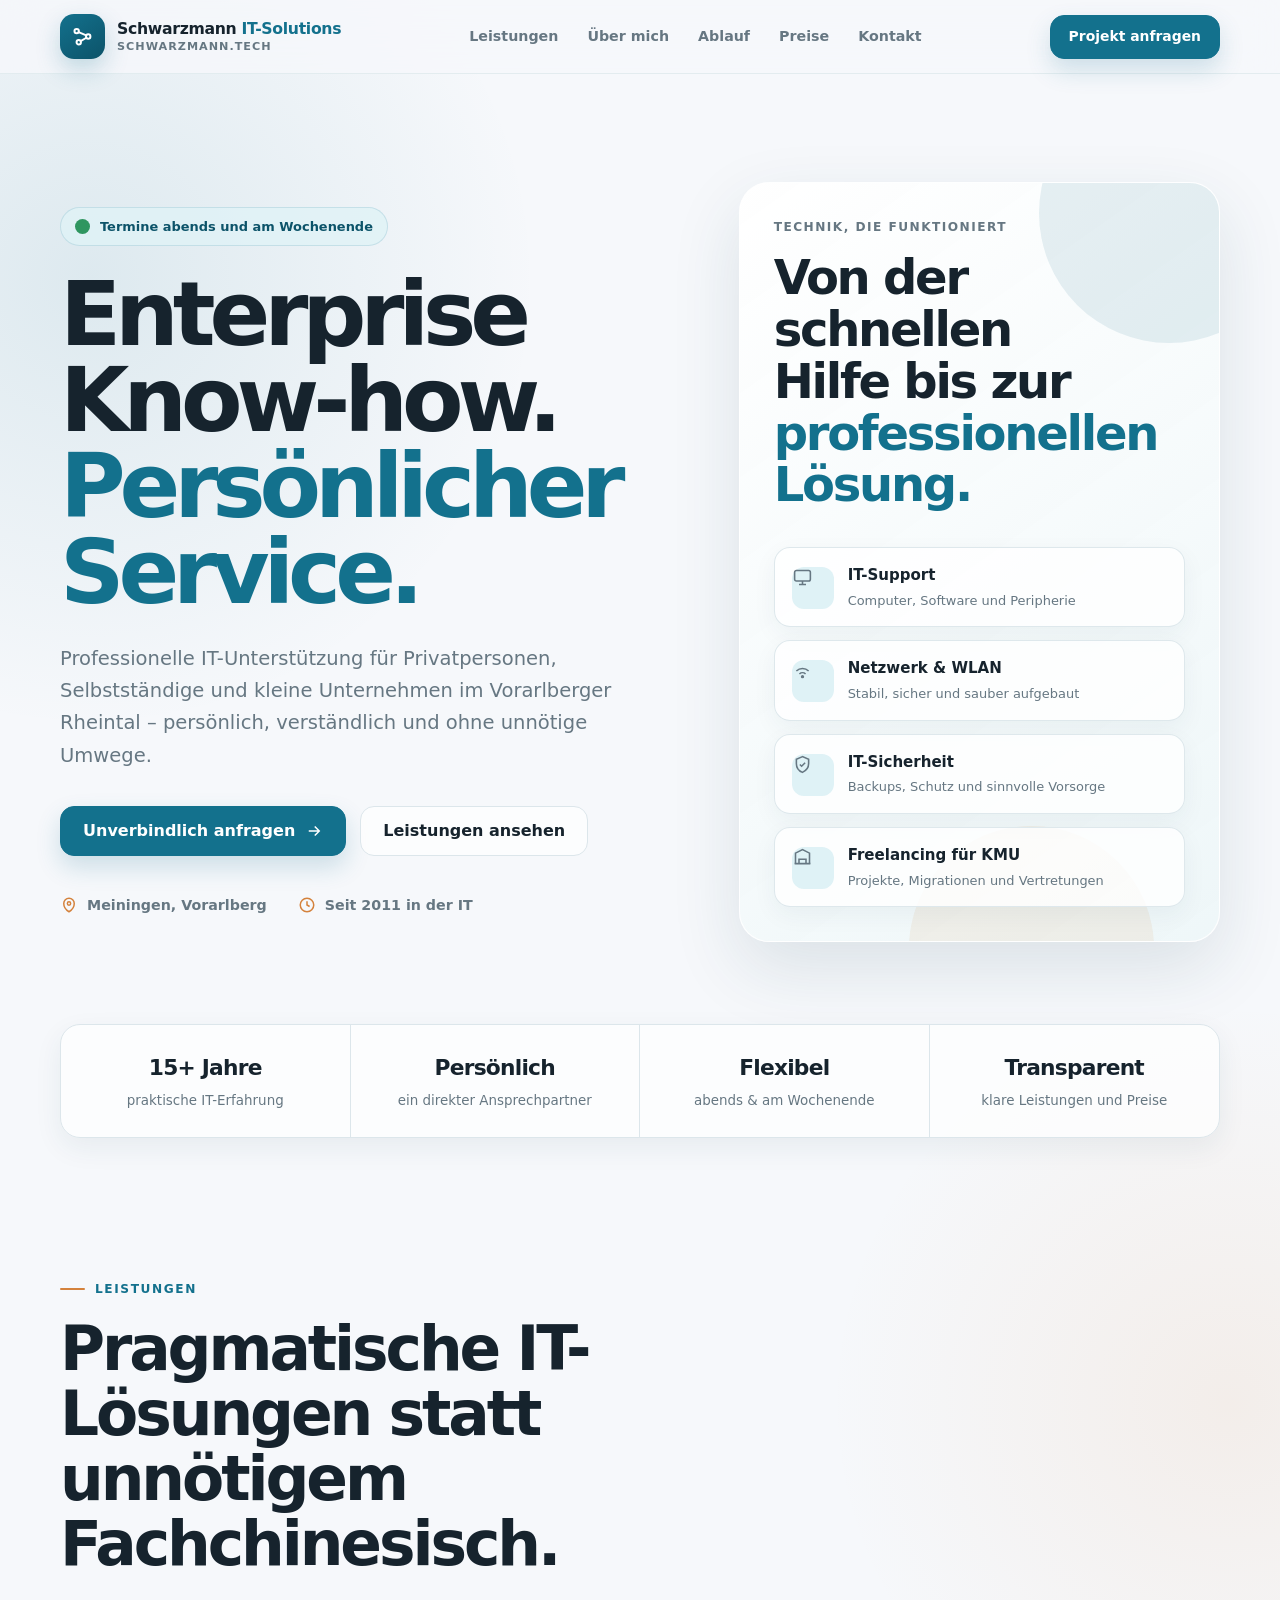
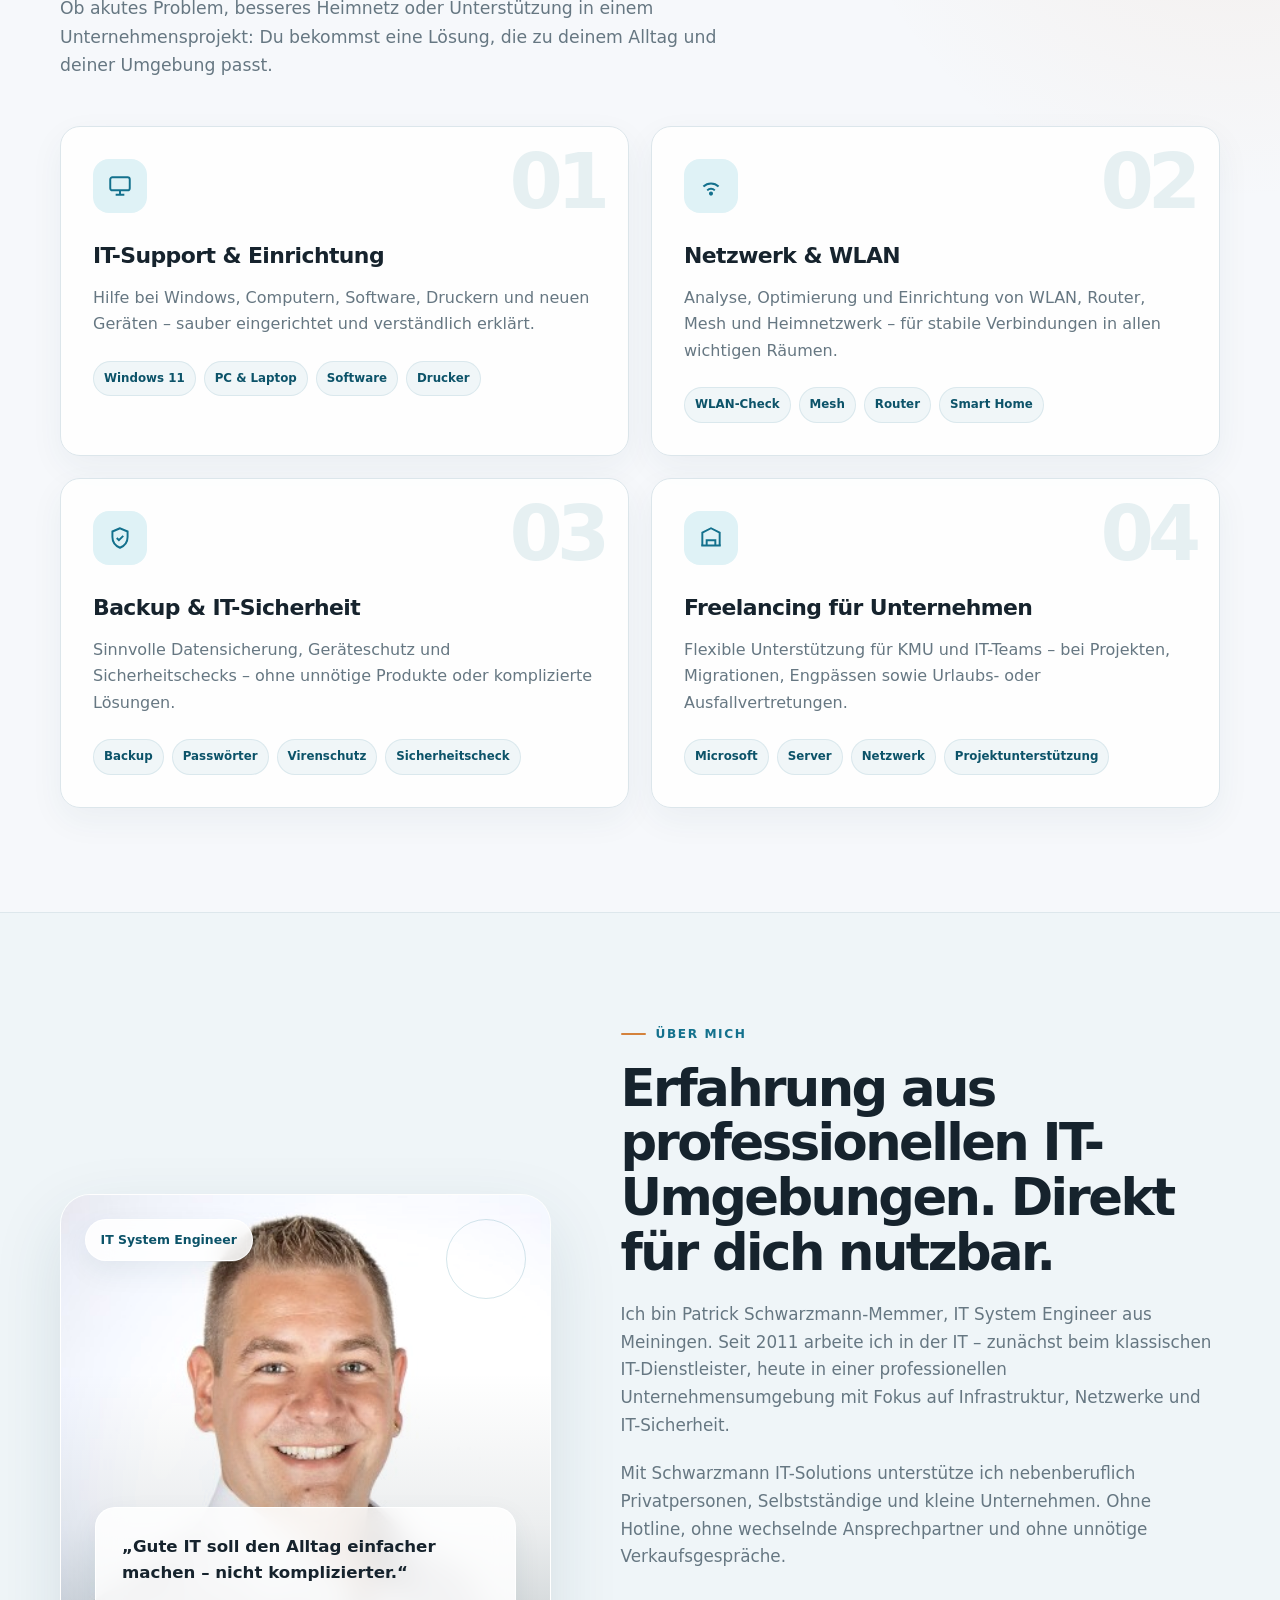
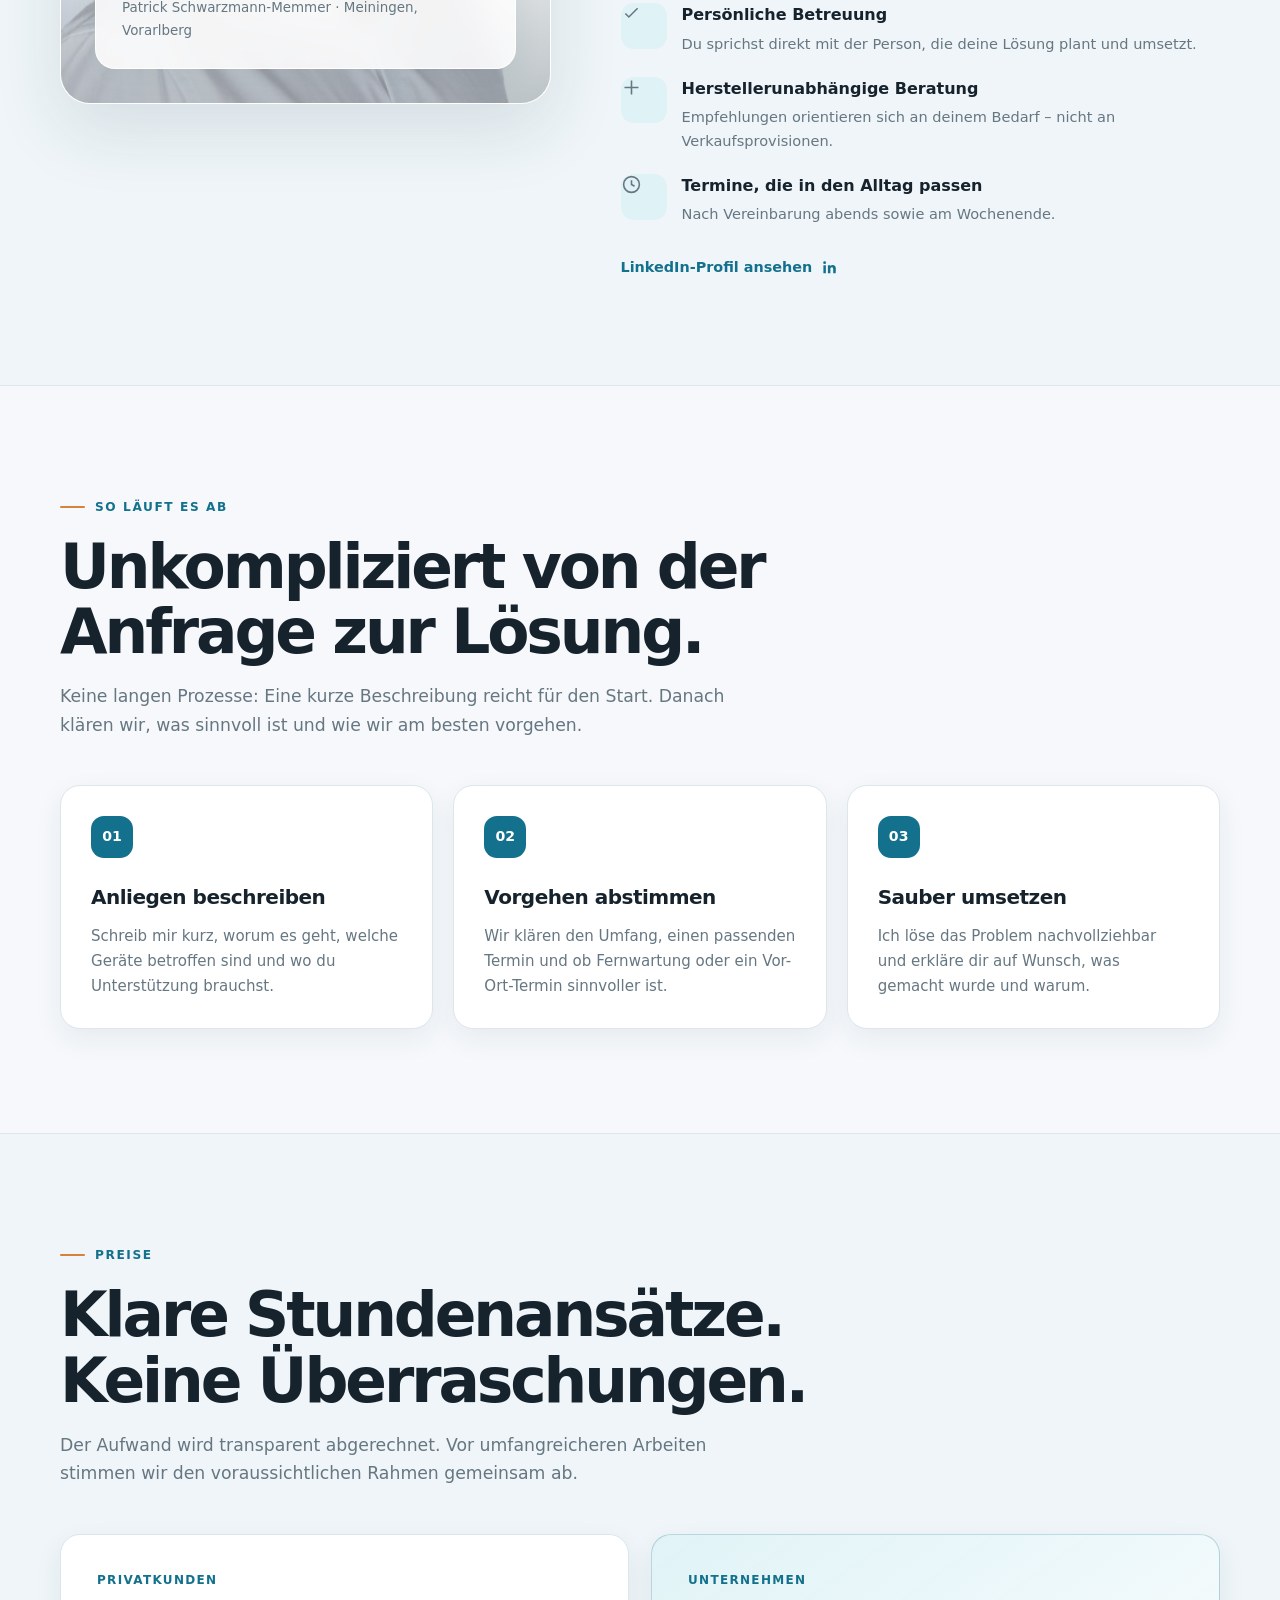
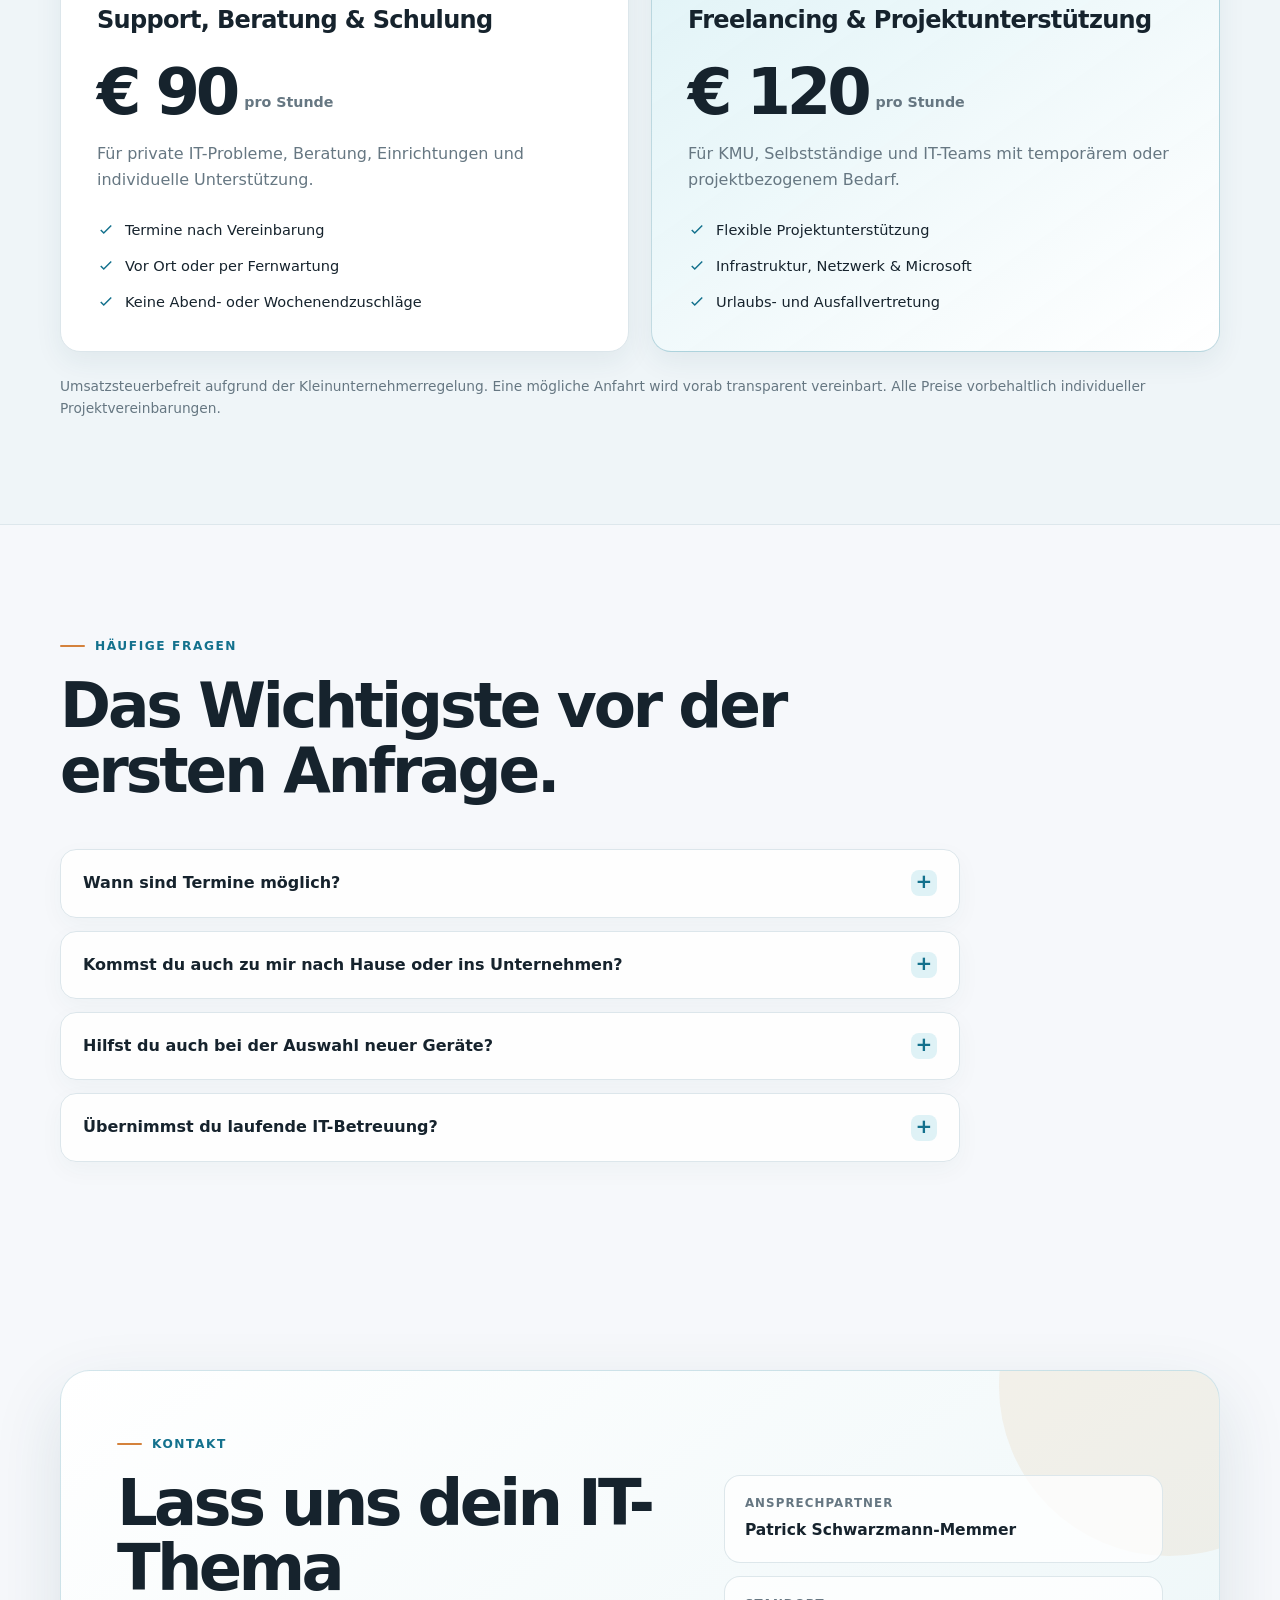
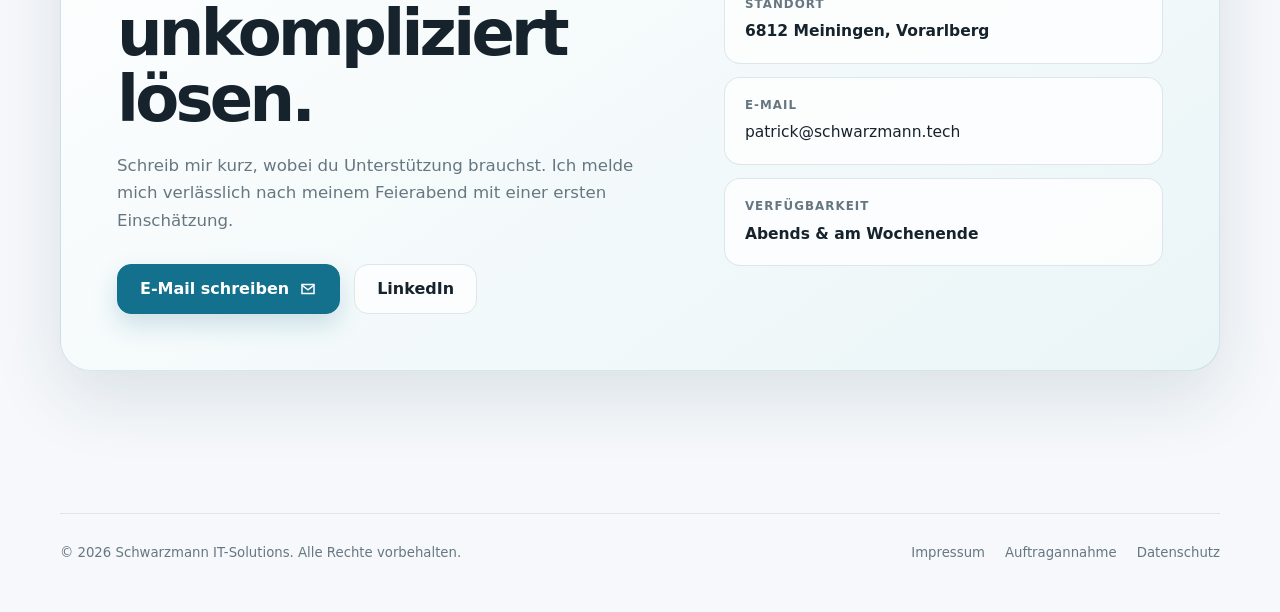
==== commit 06c00d69: "Add files via upload" ====
--- a/index.html
+++ b/index.html
@@ -1836,9 +1836,9 @@
   <footer class="site-footer">
     <div class="container footer-grid">
       <p>© <span id="current-year">2026</span> Schwarzmann IT-Solutions. Alle Rechte vorbehalten.</p>
-      <nav class="footer-links" aria-label="Rechtliche Informationen">
-        <!-- Die beiden Zieldateien bitte vor Veröffentlichung ergänzen. -->
+      <nav class="footer-links" aria-label="Footer-Navigation">
         <a href="impressum.html">Impressum</a>
+        <a href="Auftragannahme.html" title="Formular zur Auftragannahme">Auftragannahme</a>
         <a href="datenschutz.html">Datenschutz</a>
       </nav>
     </div>
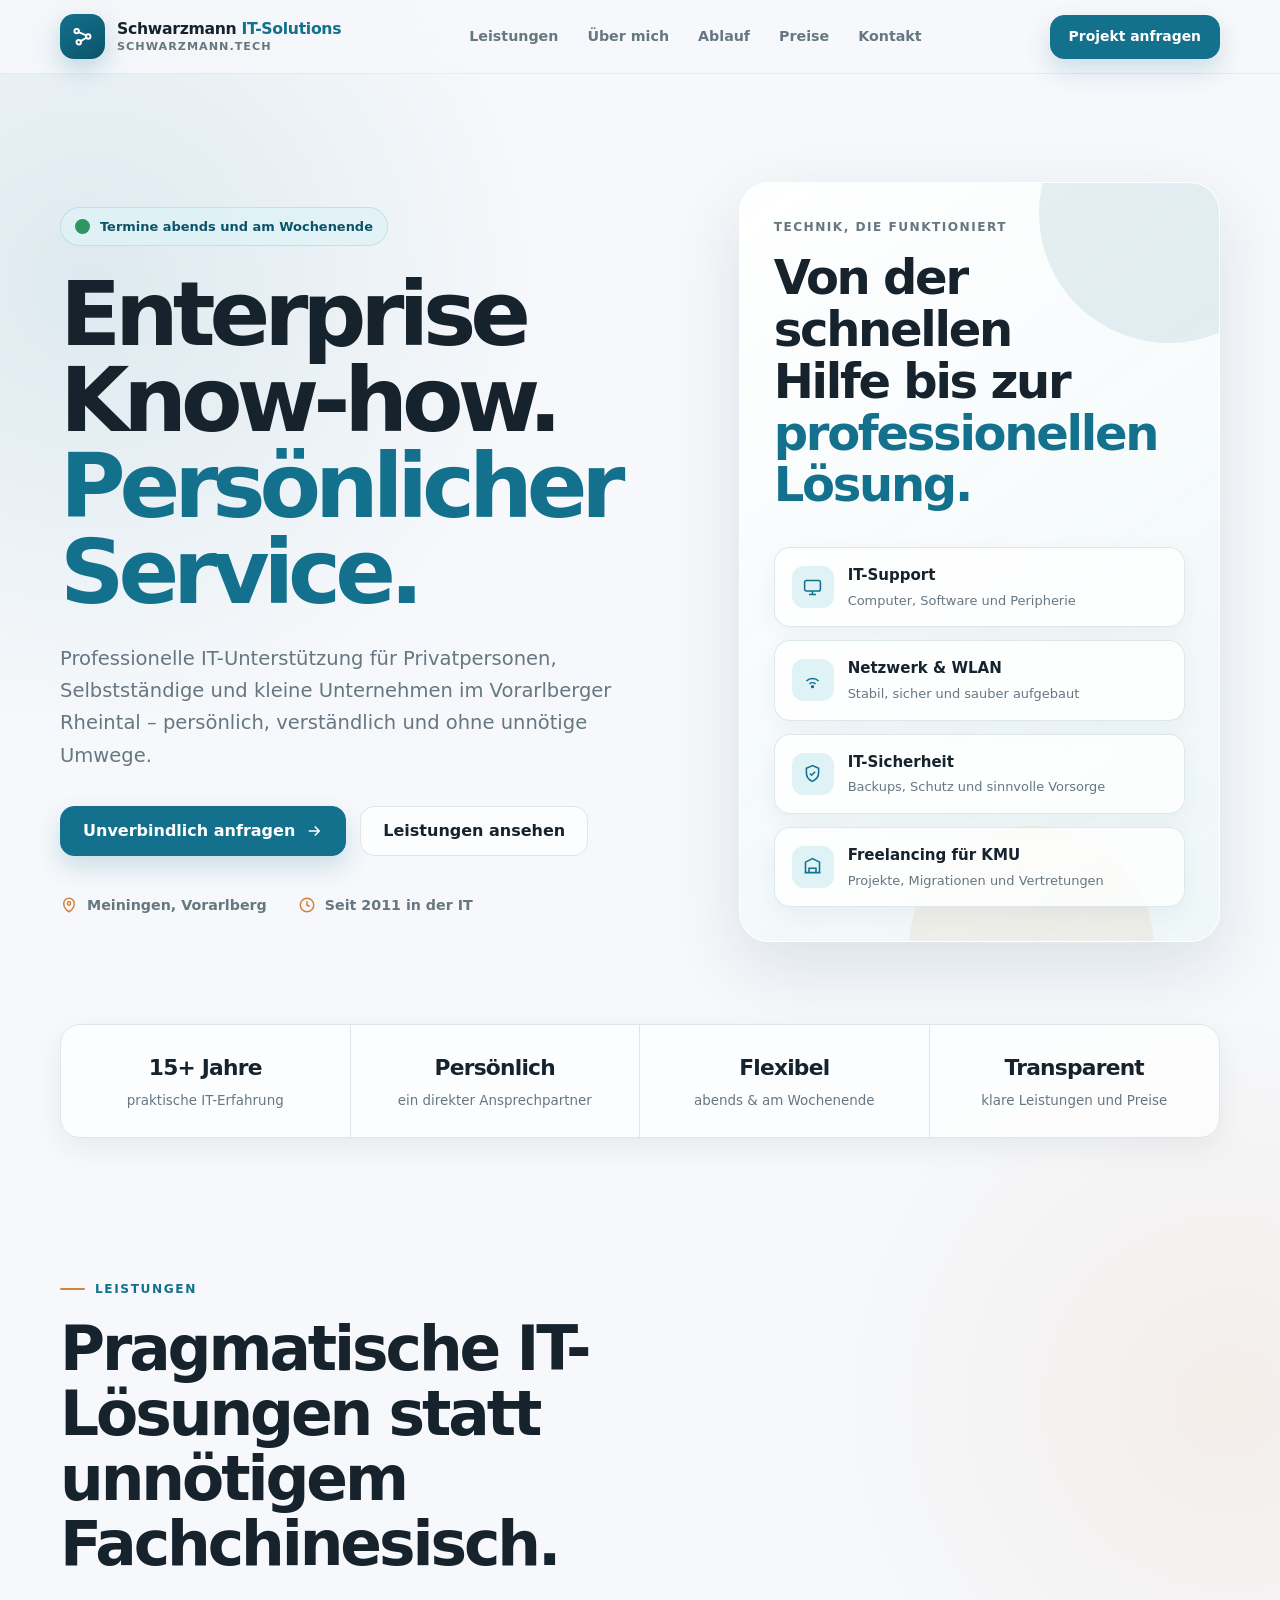
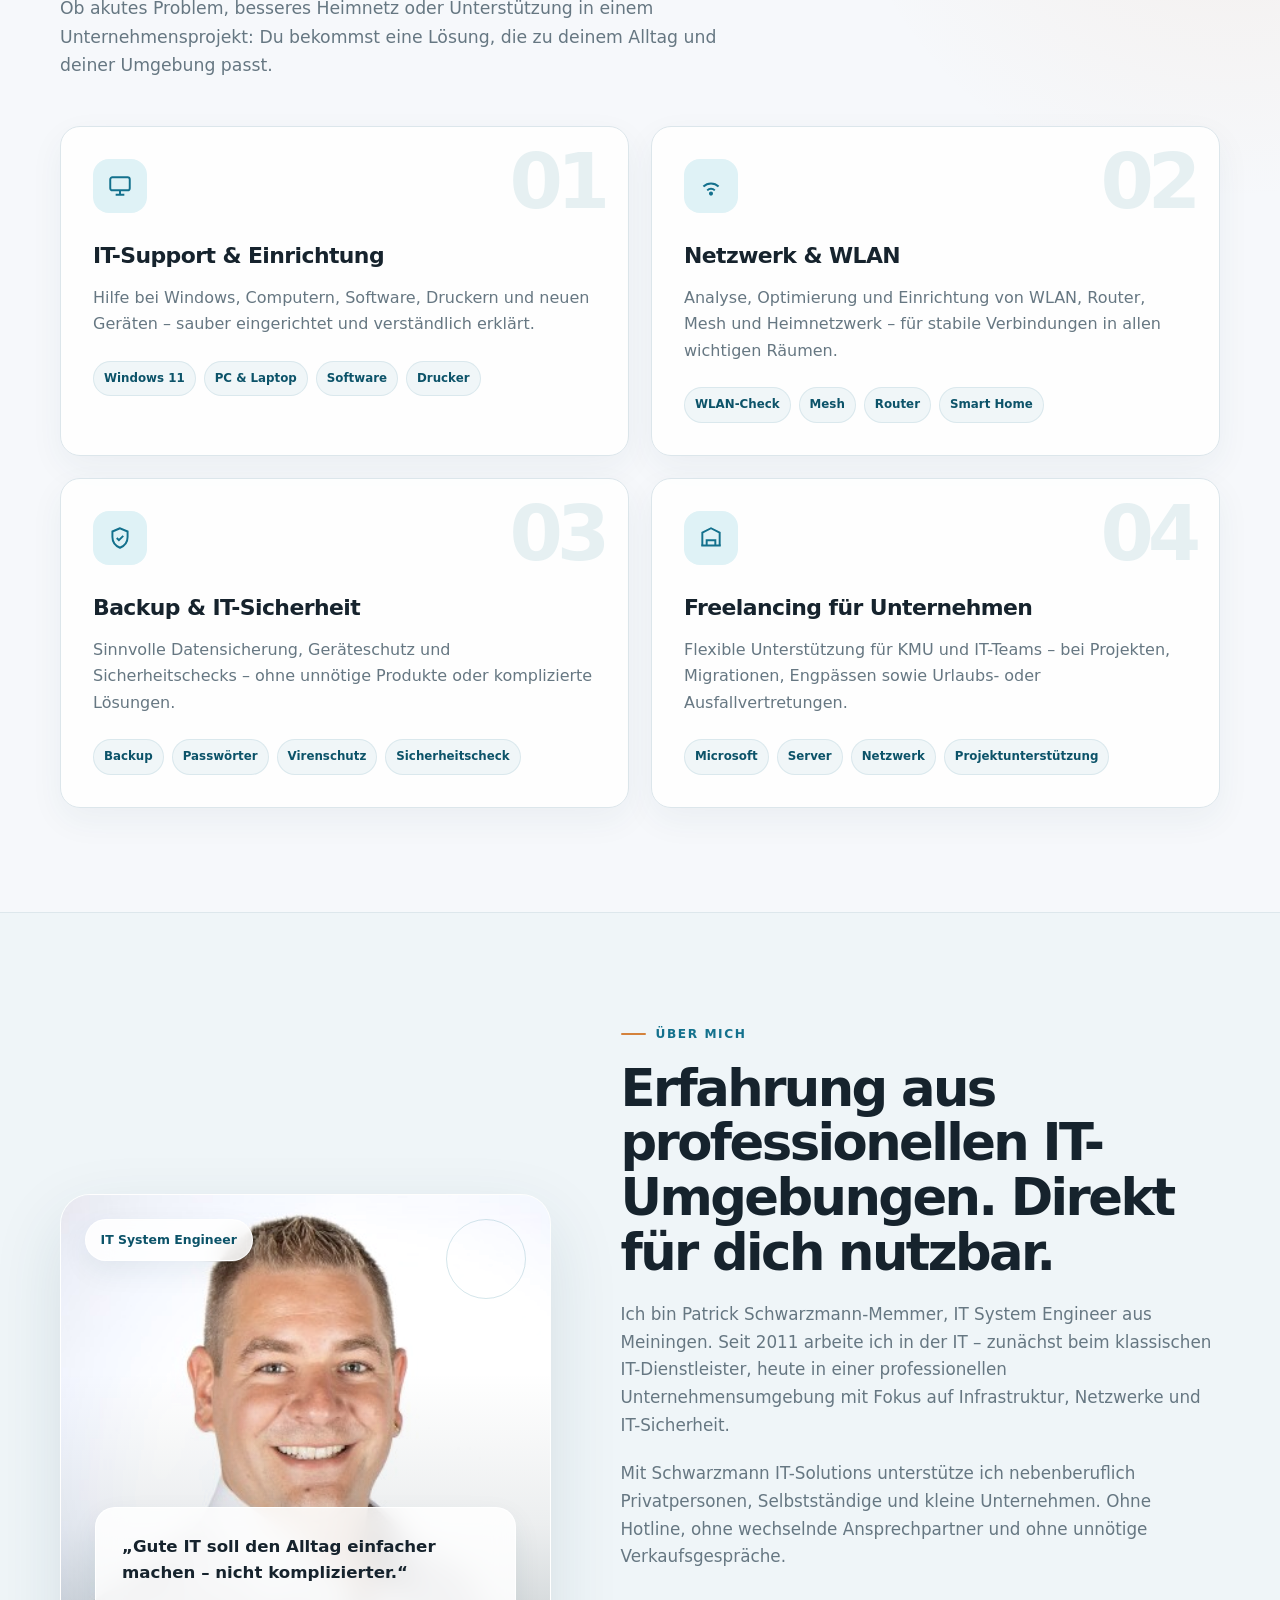
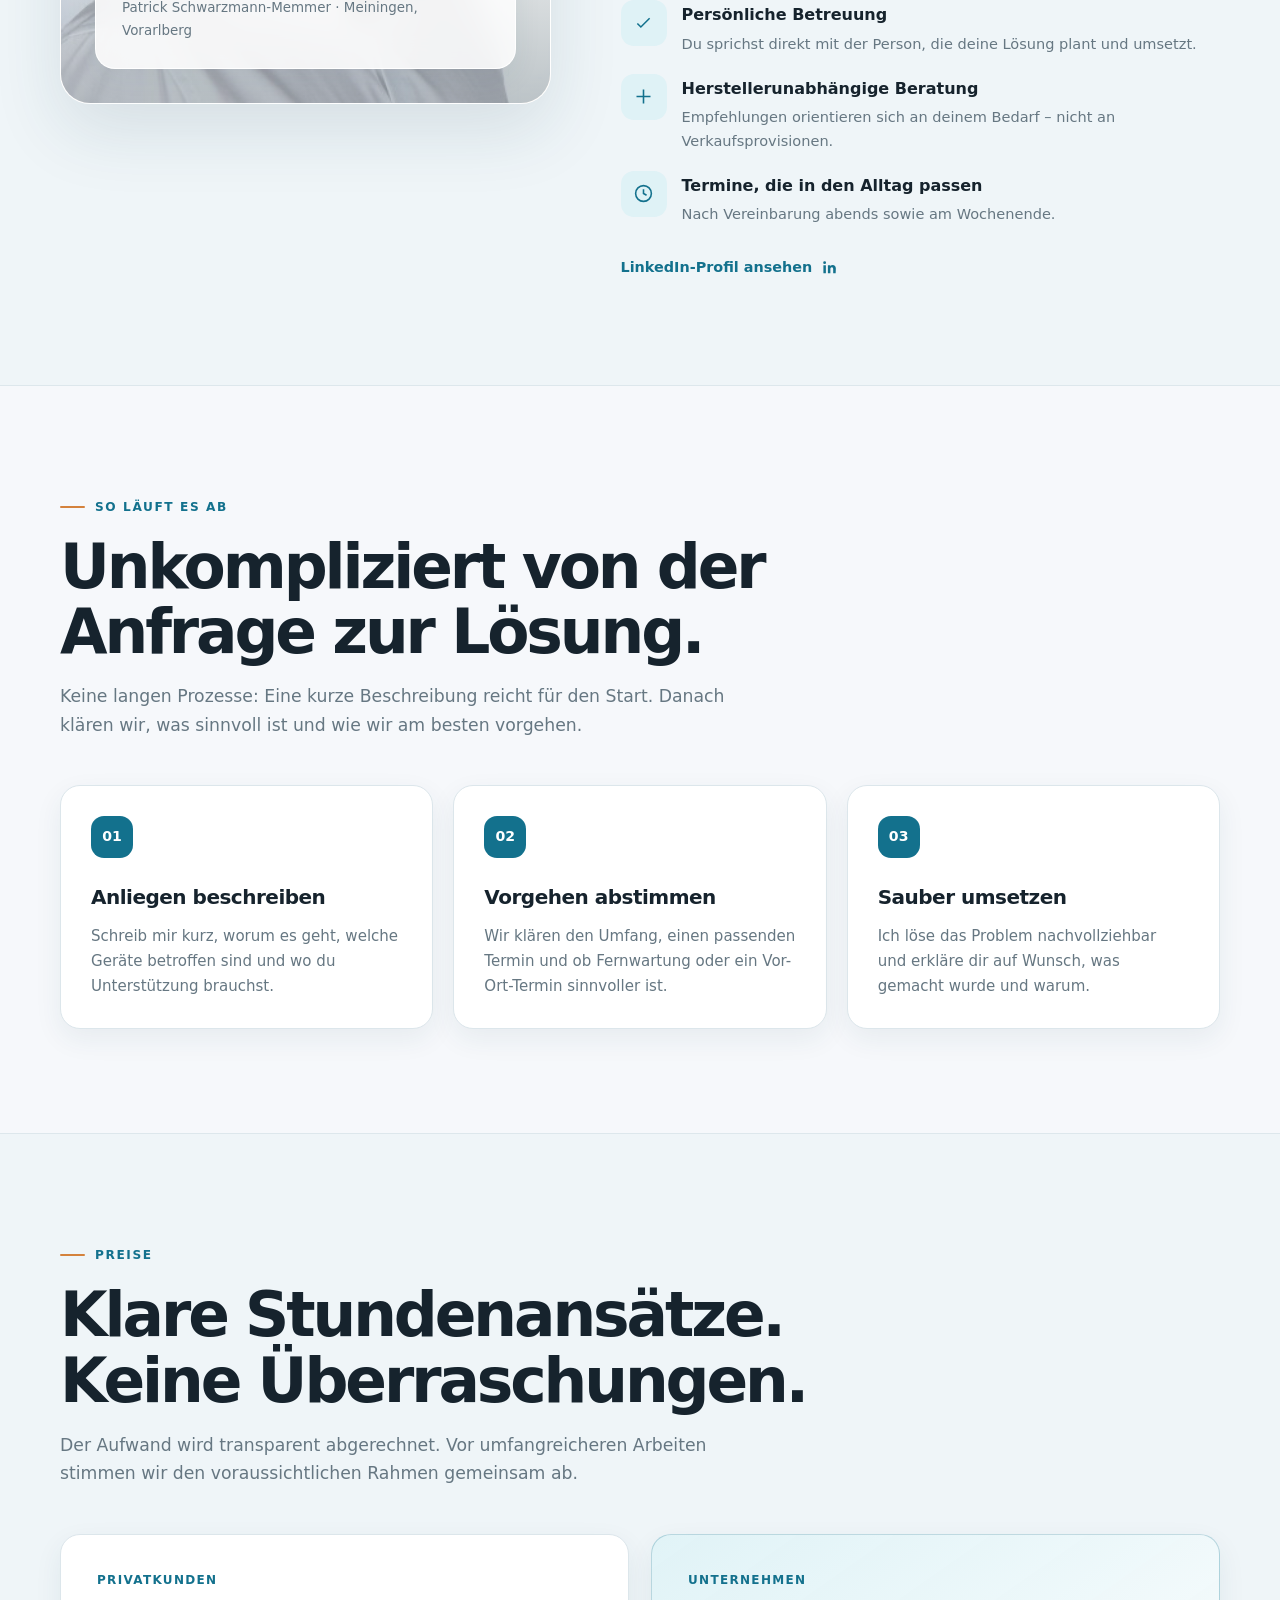
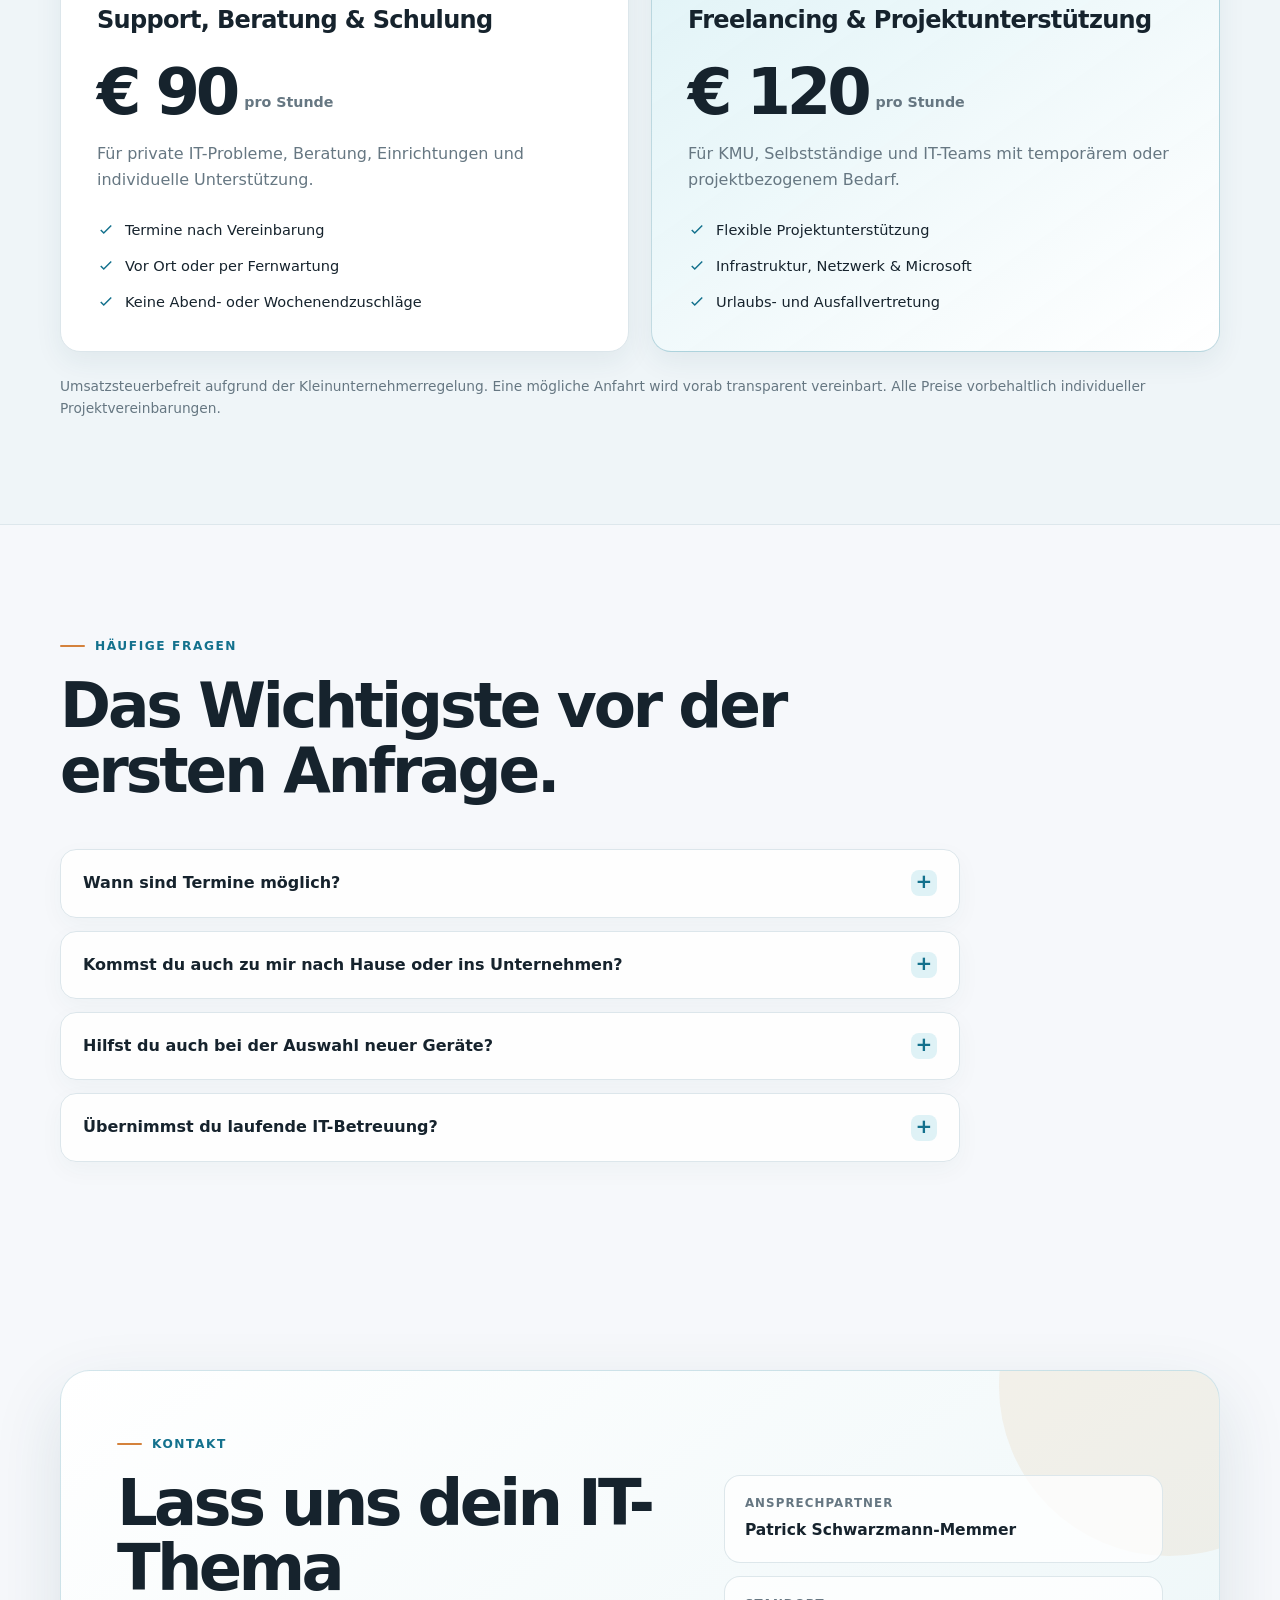
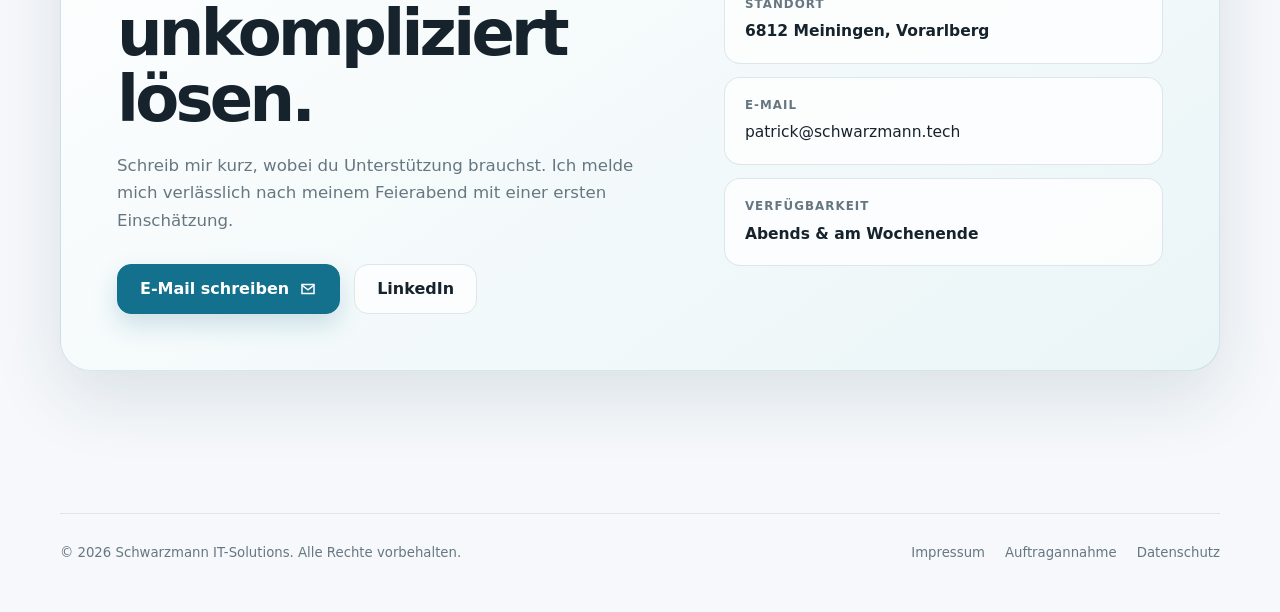
==== commit 16bf0119: "Add files via upload" ====
--- a/index.html
+++ b/index.html
@@ -498,15 +498,20 @@
       width: 42px;
       height: 42px;
       flex: 0 0 42px;
+      align-self: center;
       place-items: center;
+      margin-top: 0;
       color: var(--primary);
+      line-height: 0;
       background: var(--primary-soft);
       border-radius: 12px;
     }
 
     .solution-icon svg {
+      display: block;
       width: 21px;
       height: 21px;
+      margin: 0;
     }
 
     .solution-item strong {
@@ -514,7 +519,7 @@
       font-size: .94rem;
     }
 
-    .solution-item span {
+    .solution-item > div > span {
       display: block;
       margin-top: 2px;
       color: var(--muted);
@@ -764,14 +769,19 @@
       width: 46px;
       height: 46px;
       place-items: center;
+      align-self: start;
+      margin-top: 0;
       color: var(--primary);
+      line-height: 0;
       background: var(--primary-soft);
       border-radius: 13px;
     }
 
     .about-list-icon svg {
+      display: block;
       width: 21px;
       height: 21px;
+      margin: 0;
     }
 
     .about-list strong {
@@ -779,7 +789,7 @@
       margin-top: 2px;
     }
 
-    .about-list span {
+    .about-list li > div > span {
       display: block;
       margin-top: 3px;
       color: var(--muted);
@@ -1900,4 +1910,4 @@
     })();
   </script>
 </body>
-</html>
+</html>
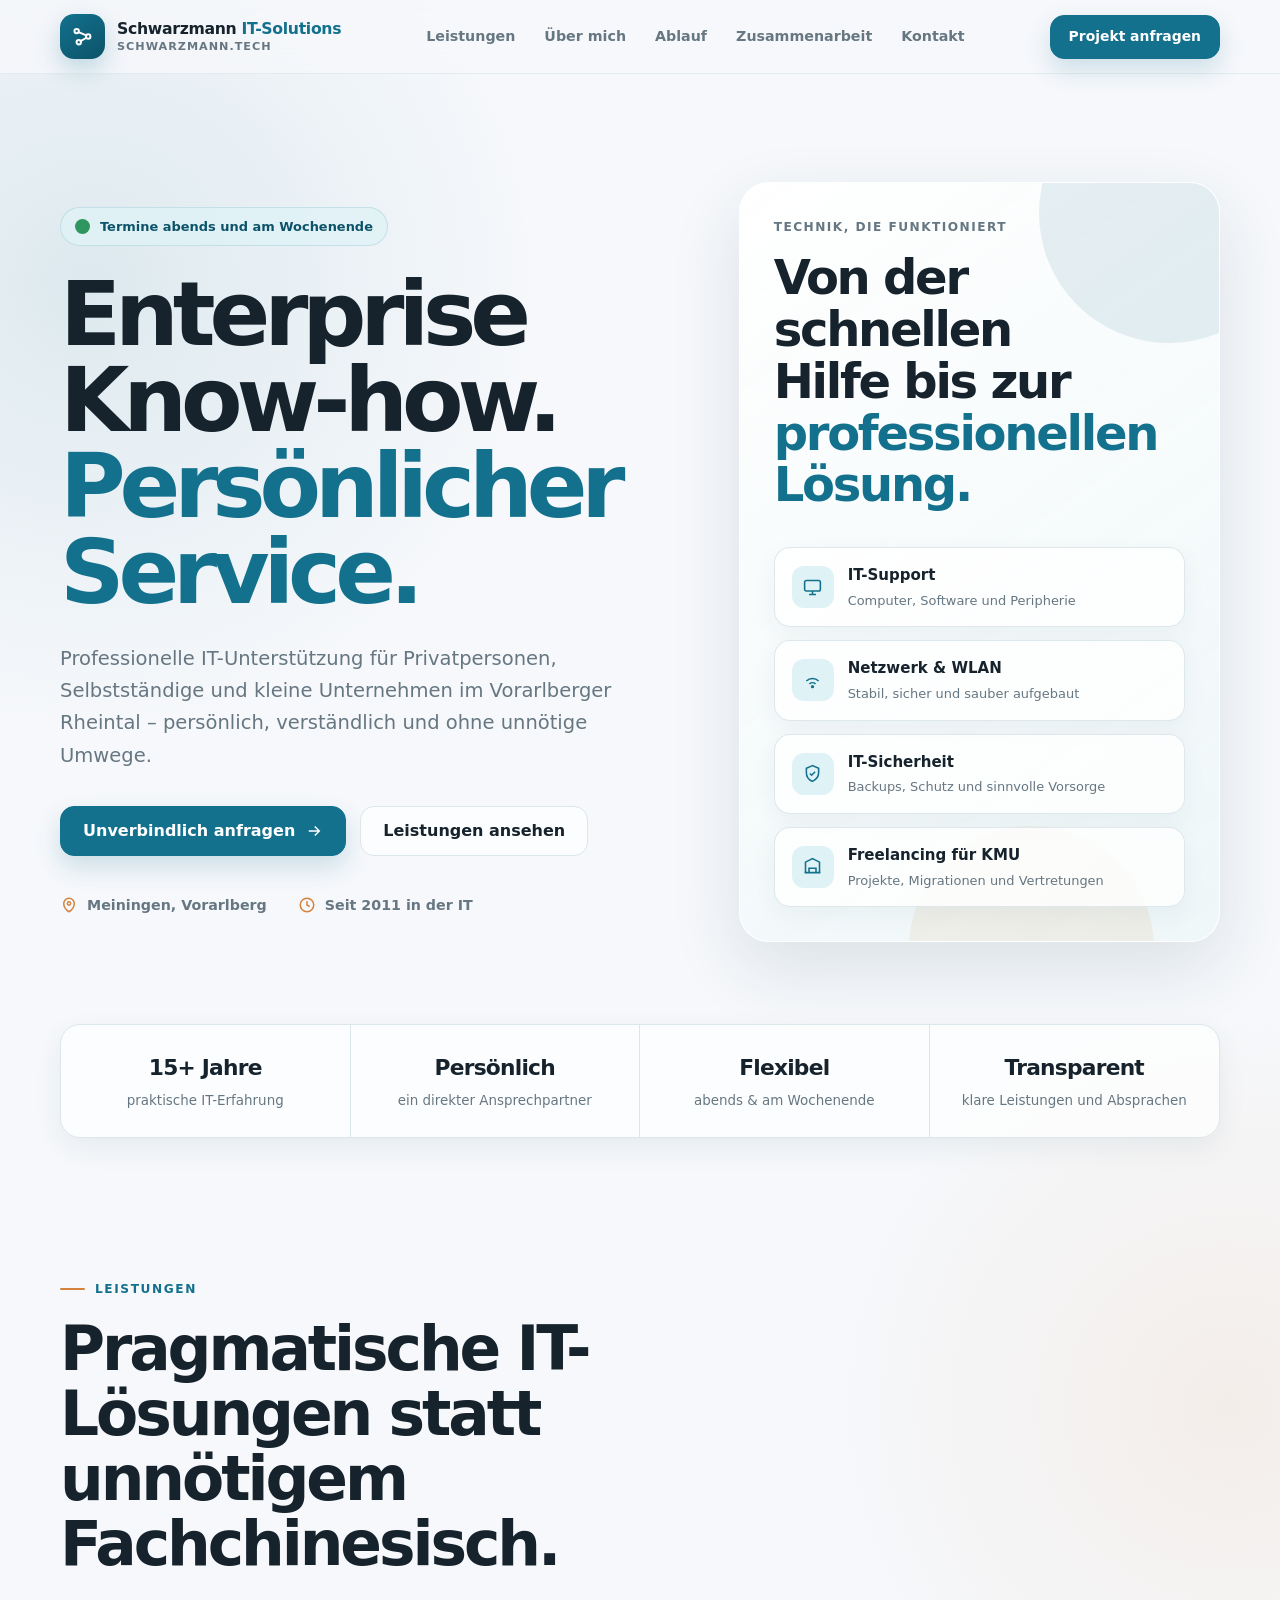
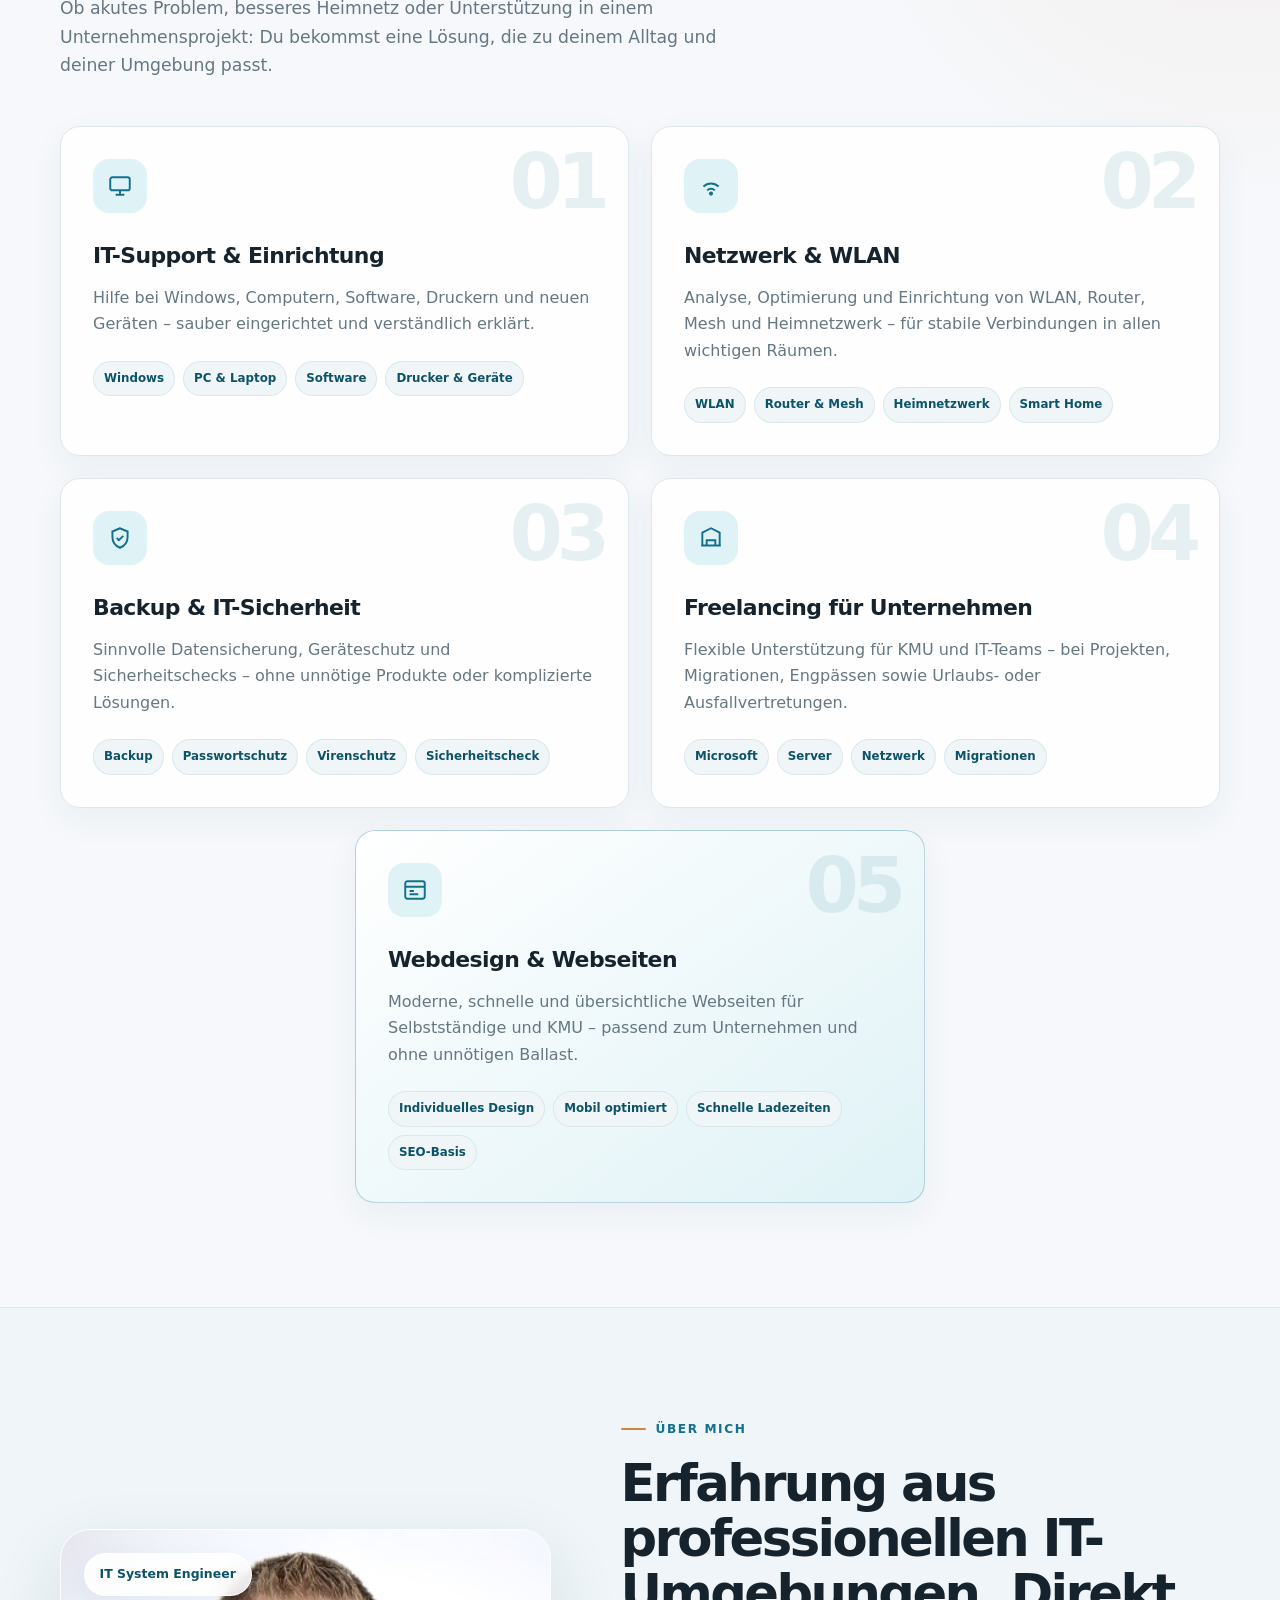
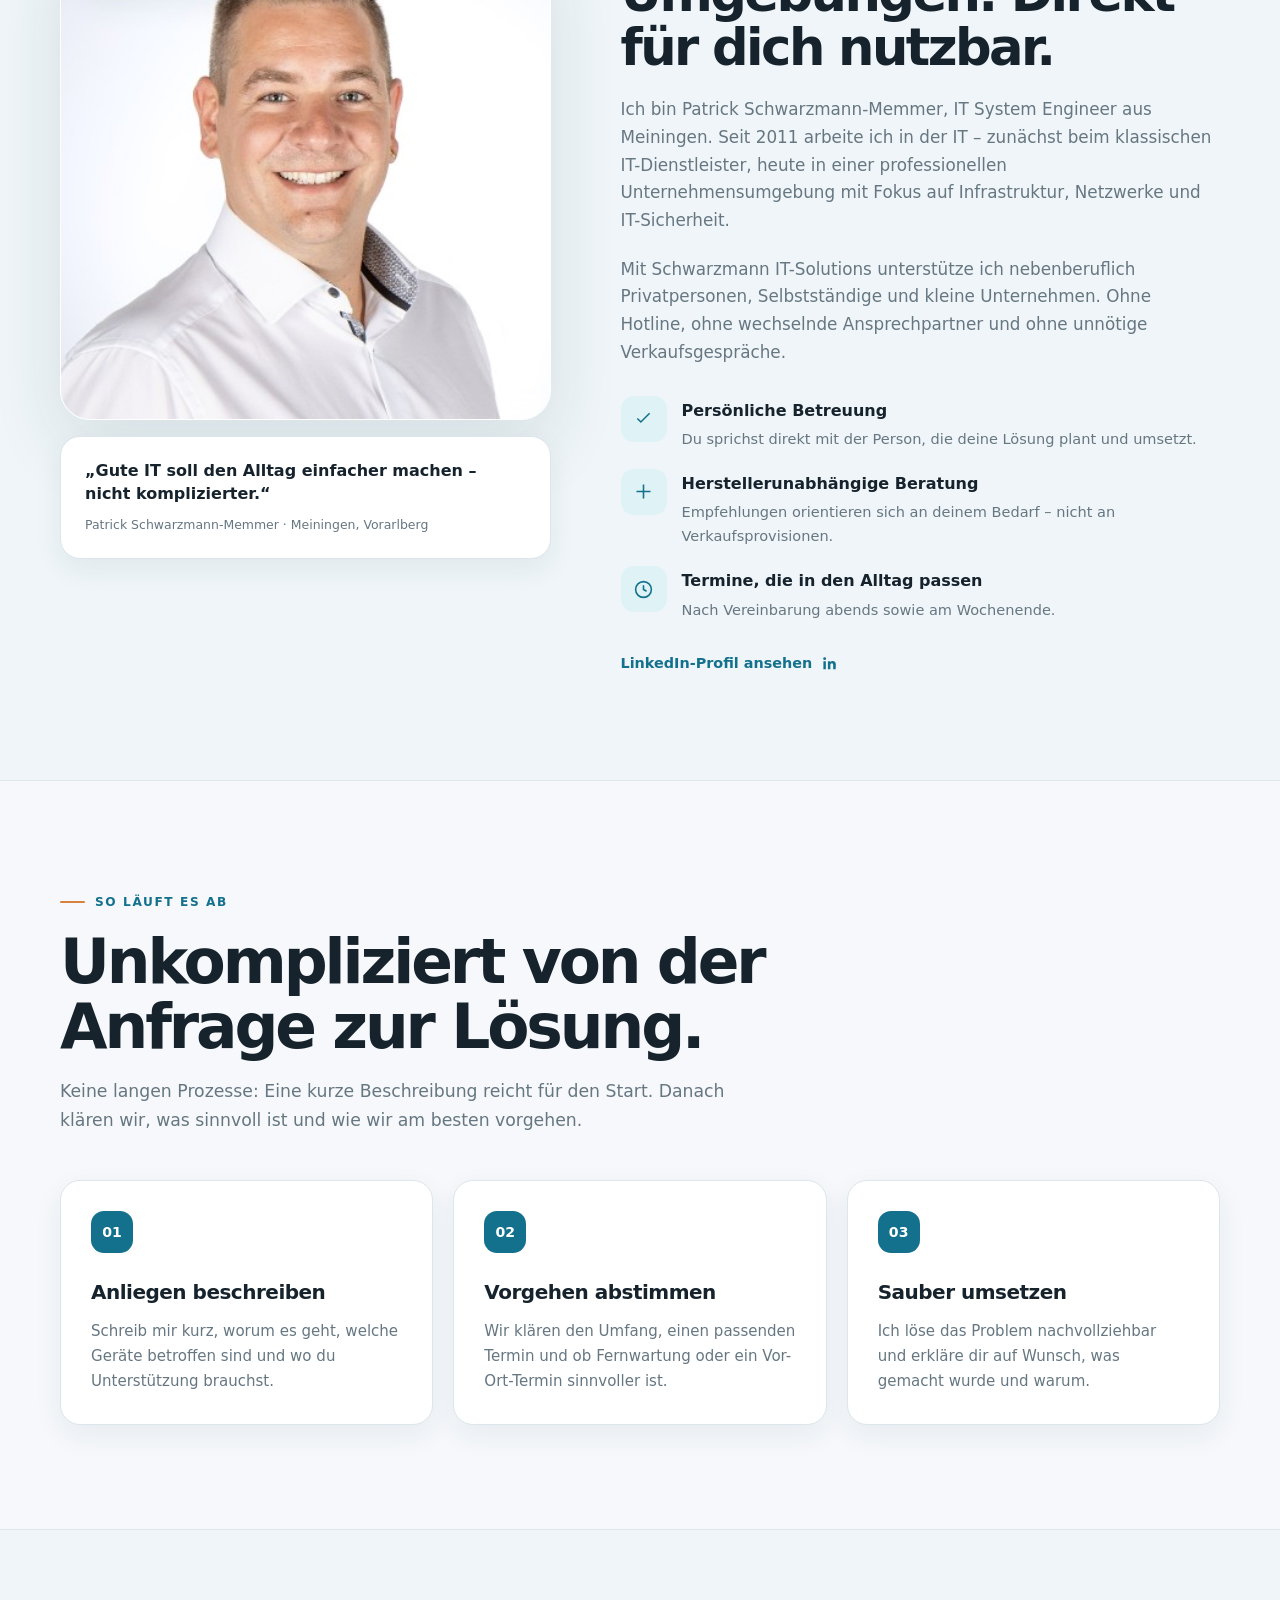
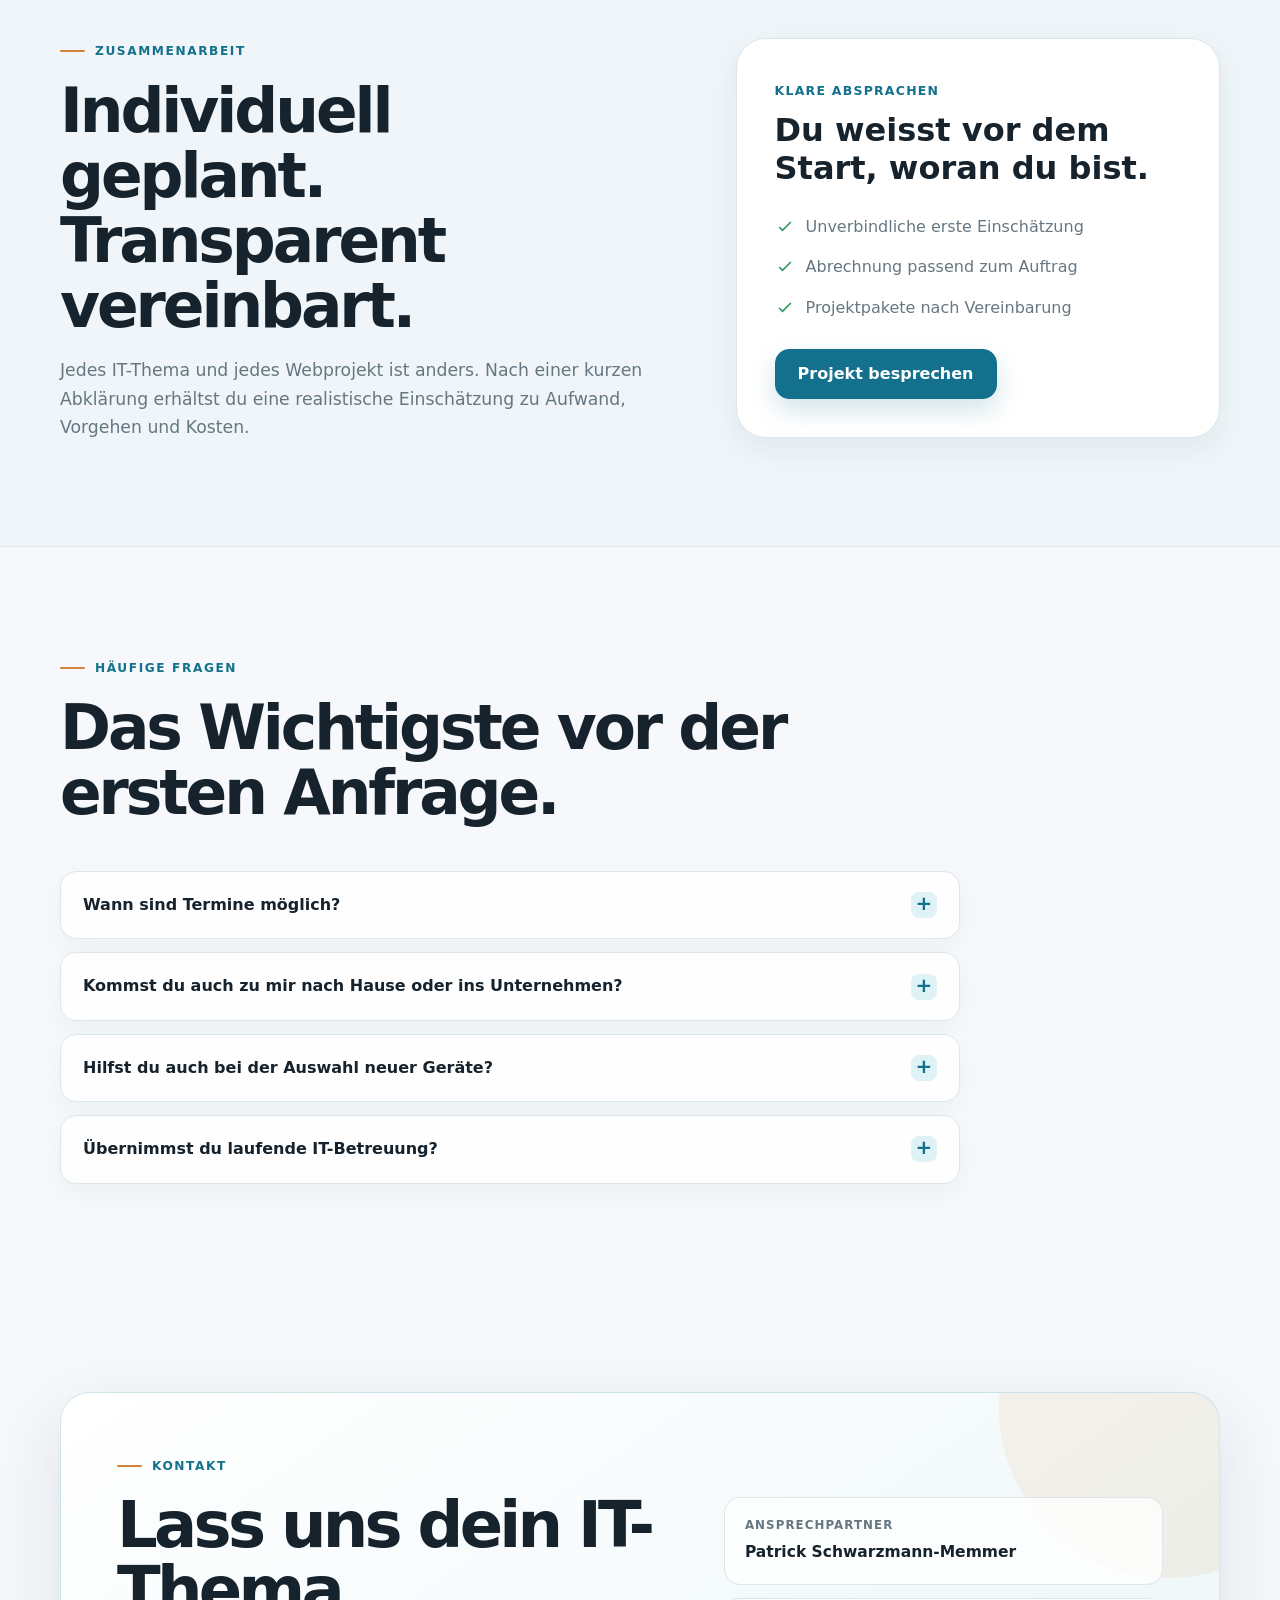
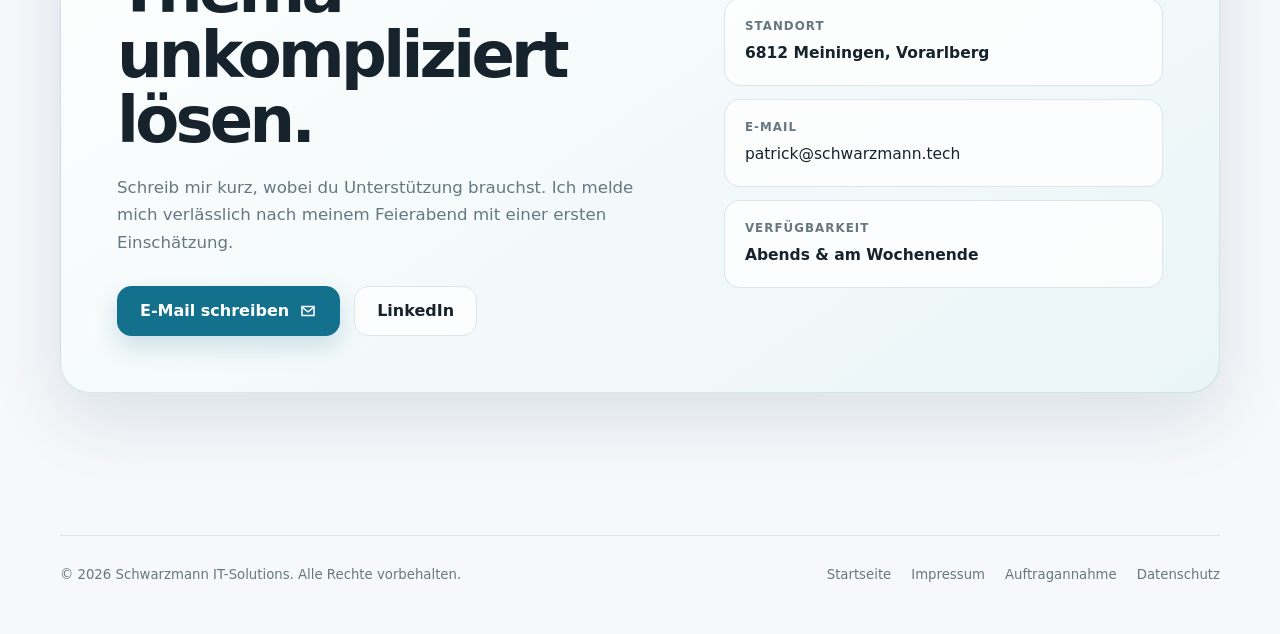
==== commit 58c9ce07: "Migration to Astro Pages" ====
--- a/index.html
+++ b/index.html
@@ -1,1913 +1,60 @@
-<!doctype html>
-<html lang="de">
-<head>
-  <meta charset="utf-8">
-  <meta name="viewport" content="width=device-width, initial-scale=1">
-
-  <title>Schwarzmann IT-Solutions | IT-Support & Beratung in Vorarlberg</title>
-  <meta name="description" content="Persönlicher IT-Support, Netzwerk- und WLAN-Optimierung, IT-Sicherheit sowie Freelancing für Privatpersonen und KMU im Vorarlberger Rheintal.">
-  <meta name="author" content="Patrick Schwarzmann-Memmer">
-  <meta name="robots" content="index,follow">
-  <meta name="theme-color" content="#f6f8fb">
-
-  <link rel="canonical" href="https://schwarzmann.tech">
-
-  <meta property="og:type" content="website">
-  <meta property="og:locale" content="de_AT">
-  <meta property="og:title" content="Schwarzmann IT-Solutions">
-  <meta property="og:description" content="Enterprise Know-how. Persönlicher Service.">
-  <meta property="og:url" content="https://schwarzmann.tech">
-
-	<link rel="icon" href="favicon.png" sizes="any">
-	<link rel="icon" type="image/png" sizes="32x32" href="favicon.png">
-	<link rel="apple-touch-icon" href="favicon.png">
-	
-  <script type="application/ld+json">
-  {
-    "@context": "https://schema.org",
-    "@type": "ProfessionalService",
-    "name": "Schwarzmann IT-Solutions",
-    "legalName": "Patrick Schwarzmann-Memmer",
-    "alternateName": "Schwarzmann IT-Solutions",
-    "url": "https://schwarzmann.tech",
-    "email": "patrick@schwarzmann.tech",
-    "description": "Persönlicher IT-Support, Beratung und Freelancing für Privatpersonen und Unternehmen.",
-    "founder": {
-      "@type": "Person",
-      "name": "Patrick Schwarzmann-Memmer",
-      "jobTitle": "IT System Engineer"
-    },
-    "address": {
-      "@type": "PostalAddress",
-      "streetAddress": "Scheidgasse 12b",
-      "postalCode": "6812",
-      "addressLocality": "Meiningen",
-      "addressRegion": "Vorarlberg",
-      "addressCountry": "AT"
-    },
-    "identifier": {
-      "@type": "PropertyValue",
-      "propertyID": "GISA",
-      "value": "37375003"
-    },
-    "sameAs": [
-      "https://www.linkedin.com/in/patrick-schwarzmann-memmer-a4ba1a178"
-    ],
-    "areaServed": [
-      "Meiningen",
-      "Feldkirch",
-      "Vorarlberger Rheintal"
-    ],
-    "priceRange": "€€"
-  }
-  </script>
-
-  <style>
-    :root {
-      --bg: #f6f8fb;
-      --surface: #ffffff;
-      --surface-soft: #edf4f7;
-      --surface-warm: #fbf3ea;
-      --ink: #16232d;
-      --muted: #667782;
-      --primary: #13718d;
-      --primary-dark: #0c5369;
-      --primary-soft: #dff2f6;
-      --accent: #d4823c;
-      --line: #dce6eb;
-      --success: #2f9660;
-      --shadow-sm: 0 10px 28px rgba(28, 65, 82, .07);
-      --shadow-lg: 0 26px 70px rgba(28, 65, 82, .12);
-      --radius-sm: 14px;
-      --radius-md: 20px;
-      --radius-lg: 30px;
-      --container: 1160px;
-    }
-
-    * {
-      box-sizing: border-box;
-      margin: 0;
-      padding: 0;
-    }
-
-    html {
-      scroll-behavior: smooth;
-      scroll-padding-top: 94px;
-    }
-
-    body {
-      min-height: 100vh;
-      overflow-x: hidden;
-      color: var(--ink);
-      font-family: Inter, ui-sans-serif, system-ui, -apple-system, BlinkMacSystemFont, "Segoe UI", sans-serif;
-      line-height: 1.65;
-      background:
-        radial-gradient(circle at 7% 4%, rgba(19, 113, 141, .11), transparent 28rem),
-        radial-gradient(circle at 96% 20%, rgba(212, 130, 60, .09), transparent 25rem),
-        var(--bg);
-      -webkit-font-smoothing: antialiased;
-      text-rendering: optimizeLegibility;
-    }
-
-    img,
-    svg {
-      display: block;
-      max-width: 100%;
-    }
-
-    a {
-      color: inherit;
-    }
-
-    button {
-      font: inherit;
-    }
-
-    :focus-visible {
-      outline: 3px solid rgba(19, 113, 141, .35);
-      outline-offset: 4px;
-      border-radius: 6px;
-    }
-
-    .container {
-      width: min(calc(100% - 40px), var(--container));
-      margin-inline: auto;
-    }
-
-    .section {
-      padding: 104px 0;
-    }
-
-    .section-soft {
-      background: rgba(237, 244, 247, .64);
-      border-block: 1px solid rgba(220, 230, 235, .9);
-    }
-
-    .eyebrow {
-      display: inline-flex;
-      align-items: center;
-      gap: 10px;
-      margin-bottom: 17px;
-      color: var(--primary);
-      font-size: .76rem;
-      font-weight: 850;
-      letter-spacing: .13em;
-      text-transform: uppercase;
-    }
-
-    .eyebrow::before {
-      width: 25px;
-      height: 2px;
-      content: "";
-      background: var(--accent);
-      border-radius: 999px;
-    }
-
-    .section-heading {
-      max-width: 770px;
-      margin-bottom: 46px;
-    }
-
-    .section-heading h2 {
-      font-size: clamp(2.15rem, 4.8vw, 4rem);
-      line-height: 1.06;
-      letter-spacing: -.05em;
-    }
-
-    .section-heading p {
-      max-width: 680px;
-      margin-top: 18px;
-      color: var(--muted);
-      font-size: 1.08rem;
-    }
-
-    .site-header {
-      position: sticky;
-      z-index: 50;
-      top: 0;
-      padding: 14px 0;
-      background: rgba(246, 248, 251, .78);
-      border-bottom: 1px solid rgba(220, 230, 235, .72);
-      backdrop-filter: blur(18px);
-      -webkit-backdrop-filter: blur(18px);
-    }
-
-    .nav {
-      position: relative;
-      display: flex;
-      align-items: center;
-      justify-content: space-between;
-      gap: 28px;
-    }
-
-    .brand {
-      display: inline-flex;
-      align-items: center;
-      gap: 12px;
-      text-decoration: none;
-    }
-
-    .brand-mark {
-      display: grid;
-      width: 45px;
-      height: 45px;
-      flex: 0 0 45px;
-      place-items: center;
-      color: #fff;
-      background: linear-gradient(145deg, var(--primary), var(--primary-dark));
-      border-radius: 14px;
-      box-shadow: 0 10px 24px rgba(19, 113, 141, .24);
-    }
-
-    .brand-mark svg {
-      width: 25px;
-      height: 25px;
-    }
-
-    .brand-copy {
-      display: flex;
-      flex-direction: column;
-      line-height: 1.1;
-    }
-
-    .brand-copy strong {
-      font-size: .98rem;
-      letter-spacing: -.02em;
-    }
-
-    .brand-copy .brand-accent { color: var(--primary); }
-
-    .brand-copy > .brand-domain {
-      margin-top: 4px;
-      color: var(--muted);
-      font-size: .7rem;
-      font-weight: 750;
-      letter-spacing: .09em;
-      text-transform: uppercase;
-    }
-
-    .nav-links {
-      display: flex;
-      align-items: center;
-      gap: 29px;
-      list-style: none;
-    }
-
-    .nav-links a {
-      color: var(--muted);
-      font-size: .89rem;
-      font-weight: 750;
-      text-decoration: none;
-      transition: color .2s ease;
-    }
-
-    .nav-links a:hover {
-      color: var(--primary);
-    }
-
-    .nav-cta,
-    .button {
-      display: inline-flex;
-      min-height: 50px;
-      align-items: center;
-      justify-content: center;
-      gap: 10px;
-      padding: 0 22px;
-      color: #fff;
-      font-weight: 820;
-      text-decoration: none;
-      background: var(--primary);
-      border: 1px solid var(--primary);
-      border-radius: var(--radius-sm);
-      box-shadow: 0 11px 25px rgba(19, 113, 141, .19);
-      transition: transform .2s ease, background .2s ease, border-color .2s ease, box-shadow .2s ease;
-    }
-
-    .nav-cta {
-      min-height: 44px;
-      padding-inline: 18px;
-      font-size: .87rem;
-    }
-
-    .button:hover,
-    .nav-cta:hover {
-      background: var(--primary-dark);
-      border-color: var(--primary-dark);
-      box-shadow: 0 15px 32px rgba(19, 113, 141, .24);
-      transform: translateY(-2px);
-    }
-
-    .button-secondary {
-      color: var(--ink);
-      background: rgba(255, 255, 255, .74);
-      border-color: var(--line);
-      box-shadow: none;
-    }
-
-    .button-secondary:hover {
-      color: var(--primary);
-      background: #fff;
-      border-color: rgba(19, 113, 141, .32);
-      box-shadow: var(--shadow-sm);
-    }
-
-    .button svg {
-      width: 18px;
-      height: 18px;
-    }
-
-    .menu-button {
-      display: none;
-      width: 46px;
-      height: 46px;
-      padding: 0;
-      color: var(--ink);
-      background: #fff;
-      border: 1px solid var(--line);
-      border-radius: 14px;
-      cursor: pointer;
-    }
-
-    .menu-button svg {
-      width: 22px;
-      height: 22px;
-      margin: auto;
-    }
-
-    .hero {
-      position: relative;
-      padding: 108px 0 82px;
-    }
-
-    .hero-grid {
-      display: grid;
-      grid-template-columns: minmax(0, 1.12fr) minmax(350px, .88fr);
-      align-items: center;
-      gap: 66px;
-    }
-
-    .availability {
-      display: inline-flex;
-      align-items: center;
-      gap: 10px;
-      margin-bottom: 25px;
-      padding: 8px 14px;
-      color: var(--primary-dark);
-      font-size: .81rem;
-      font-weight: 820;
-      background: rgba(223, 242, 246, .78);
-      border: 1px solid rgba(19, 113, 141, .14);
-      border-radius: 999px;
-    }
-
-    .availability-dot {
-      width: 9px;
-      height: 9px;
-      background: var(--success);
-      border: 3px solid rgba(47, 150, 96, .17);
-      border-radius: 50%;
-      box-sizing: content-box;
-    }
-
-    .hero h1 {
-      max-width: 760px;
-      font-size: clamp(3.2rem, 7vw, 6.3rem);
-      line-height: .96;
-      letter-spacing: -.068em;
-    }
-
-    .hero h1 span {
-      color: var(--primary);
-    }
-
-    .hero-copy {
-      max-width: 660px;
-      margin-top: 28px;
-      color: var(--muted);
-      font-size: clamp(1.04rem, 2vw, 1.22rem);
-    }
-
-    .hero-actions {
-      display: flex;
-      flex-wrap: wrap;
-      gap: 14px;
-      margin-top: 34px;
-    }
-
-    .hero-meta {
-      display: flex;
-      flex-wrap: wrap;
-      gap: 19px 31px;
-      margin-top: 38px;
-      color: var(--muted);
-      font-size: .89rem;
-      font-weight: 680;
-    }
-
-    .hero-meta span {
-      display: inline-flex;
-      align-items: center;
-      gap: 9px;
-    }
-
-    .hero-meta svg {
-      width: 18px;
-      height: 18px;
-      color: var(--accent);
-    }
-
-    .hero-card {
-      position: relative;
-      min-height: 525px;
-      padding: 34px;
-      overflow: hidden;
-      background: linear-gradient(145deg, rgba(255, 255, 255, .98), rgba(237, 246, 248, .93));
-      border: 1px solid rgba(255, 255, 255, .94);
-      border-radius: var(--radius-lg);
-      box-shadow: var(--shadow-lg);
-    }
-
-    .hero-card::before,
-    .hero-card::after {
-      position: absolute;
-      content: "";
-      border-radius: 50%;
-    }
-
-    .hero-card::before {
-      top: -100px;
-      right: -80px;
-      width: 260px;
-      height: 260px;
-      background: rgba(19, 113, 141, .10);
-    }
-
-    .hero-card::after {
-      right: 65px;
-      bottom: -130px;
-      width: 245px;
-      height: 245px;
-      background: rgba(212, 130, 60, .09);
-    }
-
-    .card-kicker {
-      position: relative;
-      z-index: 1;
-      color: var(--muted);
-      font-size: .76rem;
-      font-weight: 850;
-      letter-spacing: .12em;
-      text-transform: uppercase;
-    }
-
-    .hero-card h2 {
-      position: relative;
-      z-index: 1;
-      max-width: 365px;
-      margin-top: 15px;
-      font-size: clamp(2rem, 4vw, 3rem);
-      line-height: 1.08;
-      letter-spacing: -.047em;
-    }
-
-    .hero-card h2 span {
-      color: var(--primary);
-    }
-
-    .solution-list {
-      position: relative;
-      z-index: 1;
-      display: grid;
-      gap: 13px;
-      margin-top: 36px;
-    }
-
-    .solution-item {
-      display: flex;
-      align-items: center;
-      gap: 14px;
-      padding: 15px 17px;
-      background: rgba(255, 255, 255, .79);
-      border: 1px solid rgba(220, 230, 235, .92);
-      border-radius: 16px;
-      box-shadow: 0 8px 24px rgba(28, 65, 82, .05);
-    }
-
-    .solution-icon {
-      display: grid;
-      width: 42px;
-      height: 42px;
-      flex: 0 0 42px;
-      align-self: center;
-      place-items: center;
-      margin-top: 0;
-      color: var(--primary);
-      line-height: 0;
-      background: var(--primary-soft);
-      border-radius: 12px;
-    }
-
-    .solution-icon svg {
-      display: block;
-      width: 21px;
-      height: 21px;
-      margin: 0;
-    }
-
-    .solution-item strong {
-      display: block;
-      font-size: .94rem;
-    }
-
-    .solution-item > div > span {
-      display: block;
-      margin-top: 2px;
-      color: var(--muted);
-      font-size: .81rem;
-    }
-
-    .trust-bar {
-      padding-bottom: 30px;
-    }
-
-    .trust-grid {
-      display: grid;
-      grid-template-columns: repeat(4, 1fr);
-      background: rgba(255, 255, 255, .72);
-      border: 1px solid var(--line);
-      border-radius: var(--radius-md);
-      box-shadow: var(--shadow-sm);
-    }
-
-    .trust-item {
-      padding: 25px 27px;
-      text-align: center;
-      border-right: 1px solid var(--line);
-    }
-
-    .trust-item:last-child {
-      border-right: 0;
-    }
-
-    .trust-item strong {
-      display: block;
-      font-size: 1.36rem;
-      letter-spacing: -.035em;
-    }
-
-    .trust-item span {
-      display: block;
-      margin-top: 4px;
-      color: var(--muted);
-      font-size: .84rem;
-    }
-
-    .services-grid {
-      display: grid;
-      grid-template-columns: repeat(2, 1fr);
-      gap: 22px;
-    }
-
-    .service-card {
-      position: relative;
-      min-height: 310px;
-      padding: 32px;
-      overflow: hidden;
-      background: rgba(255, 255, 255, .87);
-      border: 1px solid var(--line);
-      border-radius: var(--radius-md);
-      box-shadow: 0 12px 34px rgba(28, 65, 82, .055);
-      transition: transform .25s ease, box-shadow .25s ease, border-color .25s ease;
-    }
-
-    .service-card:hover {
-      border-color: rgba(19, 113, 141, .30);
-      box-shadow: var(--shadow-sm);
-      transform: translateY(-5px);
-    }
-
-    .service-number {
-      position: absolute;
-      top: 17px;
-      right: 24px;
-      color: rgba(19, 113, 141, .10);
-      font-size: 4.8rem;
-      font-weight: 900;
-      line-height: 1;
-      letter-spacing: -.08em;
-    }
-
-    .service-icon {
-      display: grid;
-      width: 54px;
-      height: 54px;
-      place-items: center;
-      color: var(--primary);
-      background: var(--primary-soft);
-      border-radius: 16px;
-    }
-
-    .service-icon svg {
-      width: 26px;
-      height: 26px;
-    }
-
-    .service-card h3 {
-      margin-top: 25px;
-      font-size: 1.37rem;
-      letter-spacing: -.026em;
-    }
-
-    .service-card p {
-      margin-top: 11px;
-      color: var(--muted);
-    }
-
-    .tag-row {
-      display: flex;
-      flex-wrap: wrap;
-      gap: 8px;
-      margin-top: 23px;
-    }
-
-    .tag-row span {
-      padding: 7px 10px;
-      color: var(--primary-dark);
-      font-size: .74rem;
-      font-weight: 760;
-      background: #f0f6f8;
-      border: 1px solid rgba(19, 113, 141, .10);
-      border-radius: 999px;
-    }
-
-    .about-grid {
-      display: grid;
-      grid-template-columns: minmax(0, .9fr) minmax(0, 1.1fr);
-      align-items: center;
-      gap: 70px;
-    }
-
-    .about-visual {
-      position: relative;
-      min-height: 510px;
-      padding: 0;
-      isolation: isolate;
-      overflow: hidden;
-      background: linear-gradient(160deg, #e6f2f5 0%, #fff 52%, #f9eee4 100%);
-      border: 1px solid rgba(255, 255, 255, .92);
-      border-radius: var(--radius-lg);
-      box-shadow: var(--shadow-lg);
-    }
-
-    .about-visual::before {
-      position: absolute;
-      z-index: 2;
-      top: 24px;
-      right: 24px;
-      width: 78px;
-      height: 78px;
-      content: "";
-      border: 1px solid rgba(19, 113, 141, .18);
-      border-radius: 50%;
-      pointer-events: none;
-    }
-
-    .about-visual::after {
-      position: absolute;
-      z-index: 1;
-      inset: 35% 0 0;
-      content: "";
-      background: linear-gradient(180deg, rgba(15, 42, 54, 0) 0%, rgba(15, 42, 54, .08) 46%, rgba(15, 42, 54, .28) 100%);
-      pointer-events: none;
-    }
-
-    .about-photo {
-      position: absolute;
-      inset: 0;
-      width: 100%;
-      height: 100%;
-      object-fit: cover;
-      object-position: 50% 16%;
-      filter: saturate(.96) contrast(1.02);
-      transform: scale(1.01);
-    }
-
-    .about-badge {
-      position: absolute;
-      z-index: 3;
-      top: 24px;
-      left: 24px;
-      padding: 10px 15px;
-      color: var(--primary-dark);
-      font-size: .78rem;
-      font-weight: 820;
-      background: rgba(255, 255, 255, .86);
-      border: 1px solid rgba(255, 255, 255, .94);
-      border-radius: 999px;
-      box-shadow: var(--shadow-sm);
-      backdrop-filter: blur(12px);
-      -webkit-backdrop-filter: blur(12px);
-    }
-
-    .about-quote {
-      position: absolute;
-      z-index: 3;
-      right: 34px;
-      bottom: 34px;
-      left: 34px;
-      padding: 26px;
-      background: rgba(255, 255, 255, .86);
-      border: 1px solid rgba(255, 255, 255, .96);
-      border-radius: 20px;
-      box-shadow: var(--shadow-sm);
-      backdrop-filter: blur(14px);
-      -webkit-backdrop-filter: blur(14px);
-    }
-
-    .about-quote p {
-      font-size: 1.04rem;
-      font-weight: 720;
-      line-height: 1.55;
-    }
-
-    .about-quote span {
-      display: block;
-      margin-top: 12px;
-      color: var(--muted);
-      font-size: .84rem;
-    }
-
-    .about-content h2 {
-      max-width: 660px;
-      font-size: clamp(2.2rem, 4vw, 3.8rem);
-      line-height: 1.07;
-      letter-spacing: -.05em;
-    }
-
-    .about-content > p {
-      margin-top: 21px;
-      color: var(--muted);
-      font-size: 1.05rem;
-    }
-
-    .about-list {
-      display: grid;
-      gap: 18px;
-      margin-top: 29px;
-      list-style: none;
-    }
-
-    .about-list li {
-      display: grid;
-      grid-template-columns: 46px 1fr;
-      align-items: start;
-      gap: 15px;
-    }
-
-    .about-list-icon {
-      display: grid;
-      width: 46px;
-      height: 46px;
-      place-items: center;
-      align-self: start;
-      margin-top: 0;
-      color: var(--primary);
-      line-height: 0;
-      background: var(--primary-soft);
-      border-radius: 13px;
-    }
-
-    .about-list-icon svg {
-      display: block;
-      width: 21px;
-      height: 21px;
-      margin: 0;
-    }
-
-    .about-list strong {
-      display: block;
-      margin-top: 2px;
-    }
-
-    .about-list li > div > span {
-      display: block;
-      margin-top: 3px;
-      color: var(--muted);
-      font-size: .91rem;
-    }
-
-    .linkedin-link {
-      display: inline-flex;
-      align-items: center;
-      gap: 9px;
-      margin-top: 30px;
-      color: var(--primary);
-      font-size: .9rem;
-      font-weight: 800;
-      text-decoration: none;
-    }
-
-    .linkedin-link:hover {
-      color: var(--primary-dark);
-    }
-
-    .linkedin-link svg {
-      width: 18px;
-      height: 18px;
-    }
-
-    .process-grid {
-      display: grid;
-      grid-template-columns: repeat(3, 1fr);
-      gap: 20px;
-    }
-
-    .process-card {
-      position: relative;
-      padding: 30px;
-      background: #fff;
-      border: 1px solid var(--line);
-      border-radius: var(--radius-md);
-      box-shadow: var(--shadow-sm);
-    }
-
-    .process-step {
-      display: grid;
-      width: 42px;
-      height: 42px;
-      place-items: center;
-      color: #fff;
-      font-size: .88rem;
-      font-weight: 900;
-      background: var(--primary);
-      border-radius: 13px;
-    }
-
-    .process-card h3 {
-      margin-top: 23px;
-      font-size: 1.25rem;
-      letter-spacing: -.025em;
-    }
-
-    .process-card p {
-      margin-top: 10px;
-      color: var(--muted);
-      font-size: .94rem;
-    }
-
-    .pricing-grid {
-      display: grid;
-      grid-template-columns: repeat(2, 1fr);
-      gap: 22px;
-    }
-
-    .price-card {
-      position: relative;
-      padding: 36px;
-      background: var(--surface);
-      border: 1px solid var(--line);
-      border-radius: var(--radius-md);
-      box-shadow: var(--shadow-sm);
-    }
-
-    .price-card.featured {
-      background: linear-gradient(145deg, rgba(223, 242, 246, .92), rgba(255, 255, 255, .97));
-      border-color: rgba(19, 113, 141, .25);
-    }
-
-    .price-label {
-      color: var(--primary);
-      font-size: .75rem;
-      font-weight: 860;
-      letter-spacing: .11em;
-      text-transform: uppercase;
-    }
-
-    .price-card h3 {
-      margin-top: 11px;
-      font-size: 1.5rem;
-      letter-spacing: -.028em;
-    }
-
-    .price {
-      display: flex;
-      align-items: flex-end;
-      gap: 8px;
-      margin-top: 23px;
-    }
-
-    .price strong {
-      font-size: clamp(2.9rem, 5vw, 4.45rem);
-      line-height: .9;
-      letter-spacing: -.065em;
-    }
-
-    .price span {
-      padding-bottom: 7px;
-      color: var(--muted);
-      font-size: .89rem;
-      font-weight: 720;
-    }
-
-    .price-card > p {
-      margin-top: 19px;
-      color: var(--muted);
-    }
-
-    .price-features {
-      display: grid;
-      gap: 12px;
-      margin-top: 25px;
-      list-style: none;
-    }
-
-    .price-features li {
-      display: flex;
-      align-items: center;
-      gap: 10px;
-      font-size: .91rem;
-    }
-
-    .price-features svg {
-      width: 18px;
-      height: 18px;
-      flex: 0 0 18px;
-      color: var(--primary);
-    }
-
-    .pricing-note {
-      margin-top: 23px;
-      color: var(--muted);
-      font-size: .86rem;
-    }
-
-    .faq-list {
-      display: grid;
-      gap: 13px;
-      max-width: 900px;
-    }
-
-    .faq-list details {
-      background: rgba(255, 255, 255, .88);
-      border: 1px solid var(--line);
-      border-radius: 16px;
-      box-shadow: 0 8px 24px rgba(28, 65, 82, .04);
-    }
-
-    .faq-list summary {
-      display: flex;
-      align-items: center;
-      justify-content: space-between;
-      gap: 20px;
-      padding: 20px 22px;
-      font-weight: 780;
-      cursor: pointer;
-      list-style: none;
-    }
-
-    .faq-list summary::-webkit-details-marker {
-      display: none;
-    }
-
-    .faq-list summary::after {
-      width: 26px;
-      height: 26px;
-      flex: 0 0 26px;
-      content: "+";
-      color: var(--primary);
-      font-size: 1.25rem;
-      line-height: 23px;
-      text-align: center;
-      background: var(--primary-soft);
-      border-radius: 8px;
-    }
-
-    .faq-list details[open] summary::after {
-      content: "–";
-    }
-
-    .faq-list details p {
-      padding: 0 22px 21px;
-      color: var(--muted);
-    }
-
-    .contact-panel {
-      position: relative;
-      display: grid;
-      grid-template-columns: minmax(0, 1.12fr) minmax(310px, .88fr);
-      gap: 48px;
-      padding: 56px;
-      overflow: hidden;
-      background: linear-gradient(145deg, #fff 0%, #eaf5f7 100%);
-      border: 1px solid rgba(19, 113, 141, .16);
-      border-radius: var(--radius-lg);
-      box-shadow: var(--shadow-lg);
-    }
-
-    .contact-panel::after {
-      position: absolute;
-      top: -155px;
-      right: -120px;
-      width: 340px;
-      height: 340px;
-      content: "";
-      background: rgba(212, 130, 60, .09);
-      border-radius: 50%;
-    }
-
-    .contact-copy,
-    .contact-details {
-      position: relative;
-      z-index: 1;
-    }
-
-    .contact-copy h2 {
-      max-width: 700px;
-      font-size: clamp(2.45rem, 5vw, 4.45rem);
-      line-height: 1.02;
-      letter-spacing: -.058em;
-    }
-
-    .contact-copy p {
-      max-width: 620px;
-      margin-top: 20px;
-      color: var(--muted);
-      font-size: 1.04rem;
-    }
-
-    .contact-actions {
-      display: flex;
-      flex-wrap: wrap;
-      gap: 14px;
-      margin-top: 30px;
-    }
-
-    .contact-details {
-      display: grid;
-      align-content: center;
-      gap: 13px;
-    }
-
-    .contact-item {
-      padding: 18px 20px;
-      background: rgba(255, 255, 255, .75);
-      border: 1px solid rgba(220, 230, 235, .96);
-      border-radius: 16px;
-    }
-
-    .contact-item span {
-      display: block;
-      color: var(--muted);
-      font-size: .74rem;
-      font-weight: 850;
-      letter-spacing: .09em;
-      text-transform: uppercase;
-    }
-
-    .contact-item strong,
-    .contact-item a {
-      display: block;
-      margin-top: 5px;
-      font-size: .97rem;
-      text-decoration: none;
-    }
-
-    .contact-item a:hover {
-      color: var(--primary);
-    }
-
-    .site-footer {
-      padding: 38px 0 48px;
-    }
-
-    .footer-grid {
-      display: flex;
-      align-items: center;
-      justify-content: space-between;
-      gap: 24px;
-      padding-top: 28px;
-      border-top: 1px solid var(--line);
-    }
-
-    .footer-grid p {
-      color: var(--muted);
-      font-size: .83rem;
-    }
-
-    .footer-links {
-      display: flex;
-      flex-wrap: wrap;
-      gap: 20px;
-    }
-
-    .footer-links a {
-      color: var(--muted);
-      font-size: .83rem;
-      text-decoration: none;
-    }
-
-    .footer-links a:hover {
-      color: var(--primary);
-    }
-
-    .reveal {
-      opacity: 0;
-      transform: translateY(23px);
-      transition: opacity .65s ease, transform .65s ease;
-    }
-
-    .reveal.visible {
-      opacity: 1;
-      transform: translateY(0);
-    }
-
-    @media (max-width: 960px) {
-      .nav-links,
-      .nav-cta {
-        display: none;
-      }
-
-      .menu-button {
-        display: block;
-      }
-
-      .nav-links.open {
-        position: absolute;
-        top: 62px;
-        right: 0;
-        left: 0;
-        display: grid;
-        gap: 0;
-        padding: 12px;
-        background: rgba(255, 255, 255, .98);
-        border: 1px solid var(--line);
-        border-radius: 18px;
-        box-shadow: var(--shadow-lg);
-      }
-
-      .nav-links.open a {
-        display: block;
-        padding: 14px 12px;
-      }
-
-      .hero-grid,
-      .about-grid,
-      .contact-panel {
-        grid-template-columns: 1fr;
-      }
-
-      .hero-card {
-        min-height: auto;
-      }
-
-      .about-visual {
-        width: min(100%, 560px);
-        min-height: 560px;
-        justify-self: center;
-      }
-
-      .trust-grid {
-        grid-template-columns: repeat(2, 1fr);
-      }
-
-      .trust-item:nth-child(2) {
-        border-right: 0;
-      }
-
-      .trust-item:nth-child(-n + 2) {
-        border-bottom: 1px solid var(--line);
-      }
-
-      .process-grid {
-        grid-template-columns: 1fr;
-      }
-    }
-
-    @media (max-width: 680px) {
-      .container {
-        width: min(calc(100% - 28px), var(--container));
-      }
-
-      .section {
-        padding: 78px 0;
-      }
-
-      .hero {
-        padding: 76px 0 62px;
-      }
-
-      .hero h1 {
-        font-size: clamp(3rem, 16vw, 4.7rem);
-      }
-
-      .hero-card,
-      .service-card,
-      .price-card,
-      .about-visual {
-        padding: 26px;
-      }
-
-      .services-grid,
-      .pricing-grid {
-        grid-template-columns: 1fr;
-      }
-
-      .trust-grid {
-        grid-template-columns: 1fr;
-      }
-
-      .trust-item,
-      .trust-item:nth-child(2) {
-        border-right: 0;
-        border-bottom: 1px solid var(--line);
-      }
-
-      .trust-item:last-child {
-        border-bottom: 0;
-      }
-
-      .about-visual {
-        width: 100%;
-        min-height: 430px;
-        padding: 0;
-      }
-
-      .about-photo {
-        object-position: 50% 12%;
-      }
-
-      .about-badge {
-        top: 18px;
-        left: 18px;
-      }
-
-      .about-quote {
-        right: 20px;
-        bottom: 20px;
-        left: 20px;
-        padding: 21px;
-      }
-
-      .contact-panel {
-        gap: 35px;
-        padding: 32px 24px;
-      }
-
-      .footer-grid {
-        align-items: flex-start;
-        flex-direction: column;
-      }
-    }
-
-    @media (prefers-reduced-motion: reduce) {
-      html {
-        scroll-behavior: auto;
-      }
-
-      *,
-      *::before,
-      *::after {
-        scroll-behavior: auto !important;
-        transition: none !important;
-        animation: none !important;
-      }
-
-      .reveal {
-        opacity: 1;
-        transform: none;
-      }
-    }
-  </style>
-</head>
-
-<body>
-  <header class="site-header">
-    <div class="container nav">
-      <a class="brand" href="#top" aria-label="Schwarzmann IT-Solutions – Startseite">
-        <span class="brand-mark" aria-hidden="true">
-    <svg viewBox="0 0 24 24" fill="none" stroke="currentColor" stroke-width="1.9" stroke-linecap="round" stroke-linejoin="round" aria-hidden="true">
-      <circle cx="6.4" cy="6.8" r="2.1"/>
-      <circle cx="17.5" cy="12" r="2.1"/>
-      <circle cx="8.4" cy="17.5" r="2.1"/>
-      <path d="M8.3 7.8 15.6 11"/>
-      <path d="M10.2 16.4 15.7 13.2"/>
-    </svg>
-  </span>
-
-        <span class="brand-copy">
-    <strong>Schwarzmann <span class="brand-accent">IT-Solutions</span></strong>
-    <span class="brand-domain">schwarzmann.tech</span>
-  </span>
-      </a>
-
-      <nav aria-label="Hauptnavigation">
-        <button class="menu-button" type="button" aria-label="Navigation öffnen" aria-expanded="false">
-          <svg viewBox="0 0 24 24" fill="none" stroke="currentColor" stroke-width="2" stroke-linecap="round">
-            <path d="M4 7h16M4 12h16M4 17h16"/>
-          </svg>
-        </button>
-
-        <ul class="nav-links">
-          <li><a href="#leistungen">Leistungen</a></li>
-          <li><a href="#ueber-mich">Über mich</a></li>
-          <li><a href="#ablauf">Ablauf</a></li>
-          <li><a href="#preise">Preise</a></li>
-          <li><a href="#kontakt">Kontakt</a></li>
-        </ul>
-      </nav>
-
-      <a class="nav-cta" href="#kontakt">Projekt anfragen</a>
-    </div>
-  </header>
-
-  <main id="top">
-    <section class="hero">
-      <div class="container hero-grid">
-        <div class="reveal">
-          <div class="availability">
-            <span class="availability-dot"></span>
-            Termine abends und am Wochenende
-          </div>
-
-          <h1>
-            Enterprise Know-how.<br>
-            <span>Persönlicher Service.</span>
-          </h1>
-
-          <p class="hero-copy">
-            Professionelle IT-Unterstützung für Privatpersonen, Selbstständige und kleine Unternehmen
+<!DOCTYPE html><html lang="de"> <head><meta charset="utf-8"><meta name="viewport" content="width=device-width, initial-scale=1"><title>Schwarzmann IT-Solutions | IT-Support &amp; Webdesign in Vorarlberg</title><meta name="description" content="Persönlicher IT-Support, Netzwerk, IT-Sicherheit und modernes Webdesign für Privatpersonen, Selbstständige und KMU im Vorarlberger Rheintal."><meta name="author" content="Patrick Schwarzmann-Memmer"><meta name="robots" content="index,follow"><meta name="theme-color" content="#f6f8fb"><link rel="canonical" href="https://schwarzmann.tech/"><link rel="icon" href="/favicon.png" sizes="any"><link rel="icon" type="image/png" sizes="32x32" href="/favicon.png"><link rel="apple-touch-icon" href="/Logo_Icon.png"><meta property="og:type" content="website"><meta property="og:locale" content="de_AT"><meta property="og:title" content="Schwarzmann IT-Solutions | IT-Support &#38; Webdesign in Vorarlberg"><meta property="og:description" content="Persönlicher IT-Support, Netzwerk, IT-Sicherheit und modernes Webdesign für Privatpersonen, Selbstständige und KMU im Vorarlberger Rheintal."><meta property="og:url" content="https://schwarzmann.tech/"><script type="application/ld+json">{"@context":"https://schema.org","@type":"ProfessionalService","name":"Schwarzmann IT-Solutions","legalName":"Patrick Schwarzmann-Memmer","url":"https://schwarzmann.tech","email":"patrick@schwarzmann.tech","description":"Persönlicher IT-Support, Webdesign, Beratung und Freelancing für Privatpersonen und Unternehmen.","founder":{"@type":"Person","name":"Patrick Schwarzmann-Memmer","jobTitle":"IT System Engineer"},"address":{"@type":"PostalAddress","streetAddress":"Scheidgasse 12b","postalCode":"6812","addressLocality":"Meiningen","addressRegion":"Vorarlberg","addressCountry":"AT"},"identifier":{"@type":"PropertyValue","propertyID":"GISA","value":"37375003"},"sameAs":["https://www.linkedin.com/in/patrick-schwarzmann-memmer-a4ba1a178"],"areaServed":["Meiningen","Feldkirch","Vorarlberger Rheintal"]}</script><link rel="stylesheet" href="/_astro/index.Cb-J-eov.css"></head> <body>   <header class="site-header"> <div class="container nav"> <a class="brand" href="#top" aria-label="Schwarzmann IT-Solutions – Startseite"> <span class="brand-mark" aria-hidden="true"> <svg viewBox="0 0 24 24" fill="none" stroke="currentColor" stroke-width="1.9" stroke-linecap="round" stroke-linejoin="round"> <circle cx="6.4" cy="6.8" r="2.1"></circle> <circle cx="17.5" cy="12" r="2.1"></circle> <circle cx="8.4" cy="17.5" r="2.1"></circle> <path d="M8.3 7.8 15.6 11"></path> <path d="M10.2 16.4 15.7 13.2"></path> </svg> </span> <span class="brand-copy"> <strong>Schwarzmann <span class="brand-accent">IT-Solutions</span></strong> <span class="brand-domain">schwarzmann.tech</span> </span> </a> <nav aria-label="Hauptnavigation"> <button class="menu-button" type="button" aria-label="Navigation öffnen" aria-expanded="false"> <svg viewBox="0 0 24 24" fill="none" stroke="currentColor" stroke-width="2" stroke-linecap="round"> <path d="M4 7h16M4 12h16M4 17h16"></path> </svg> </button> <ul class="nav-links"> <li><a href="#leistungen">Leistungen</a></li> <li><a href="#ueber-mich">Über mich</a></li> <li><a href="#ablauf">Ablauf</a></li> <li><a href="#zusammenarbeit">Zusammenarbeit</a></li> <li><a href="#kontakt">Kontakt</a></li> </ul> </nav> <a class="nav-cta" href="#kontakt">Projekt anfragen</a> </div> </header> <main id="top"><section class="hero"> <div class="container hero-grid"> <div class="reveal"> <div class="availability"> <span class="availability-dot"></span>
+Termine abends und am Wochenende
+</div> <h1>
+Enterprise Know-how.<br> <span>Persönlicher Service.</span> </h1> <p class="hero-copy">
+Professionelle IT-Unterstützung für Privatpersonen, Selbstständige und kleine Unternehmen
             im Vorarlberger Rheintal – persönlich, verständlich und ohne unnötige Umwege.
-          </p>
-
-          <div class="hero-actions">
-            <a class="button js-mail-link" href="#kontakt">
-              Unverbindlich anfragen
-              <svg viewBox="0 0 24 24" fill="none" stroke="currentColor" stroke-width="2">
-                <path d="M5 12h14M13 6l6 6-6 6"/>
-              </svg>
-            </a>
-            <a class="button button-secondary" href="#leistungen">Leistungen ansehen</a>
-          </div>
-
-          <div class="hero-meta">
-            <span>
-              <svg viewBox="0 0 24 24" fill="none" stroke="currentColor" stroke-width="2">
-                <path d="M12 21s7-4.2 7-11a7 7 0 1 0-14 0c0 6.8 7 11 7 11Z"/>
-                <circle cx="12" cy="10" r="2.2"/>
-              </svg>
-              Meiningen, Vorarlberg
-            </span>
-
-            <span>
-              <svg viewBox="0 0 24 24" fill="none" stroke="currentColor" stroke-width="2">
-                <circle cx="12" cy="12" r="9"/>
-                <path d="M12 7v5l3.5 2"/>
-              </svg>
-              Seit 2011 in der IT
-            </span>
-          </div>
-        </div>
-
-        <aside class="hero-card reveal" aria-label="Leistungsschwerpunkte">
-          <div class="card-kicker">Technik, die funktioniert</div>
-          <h2>Von der schnellen Hilfe bis zur <span>professionellen Lösung.</span></h2>
-
-          <div class="solution-list">
-            <div class="solution-item">
-              <span class="solution-icon">
-                <svg viewBox="0 0 24 24" fill="none" stroke="currentColor" stroke-width="1.8">
-                  <rect x="3" y="4" width="18" height="12" rx="2"/>
-                  <path d="M8 20h8M12 16v4"/>
-                </svg>
-              </span>
-              <div>
-                <strong>IT-Support</strong>
-                <span>Computer, Software und Peripherie</span>
-              </div>
-            </div>
-
-            <div class="solution-item">
-              <span class="solution-icon">
-                <svg viewBox="0 0 24 24" fill="none" stroke="currentColor" stroke-width="1.8">
-                  <path d="M5 12.5a10 10 0 0 1 14 0M8.5 16a5 5 0 0 1 7 0"/>
-                  <circle cx="12" cy="19" r="1"/>
-                </svg>
-              </span>
-              <div>
-                <strong>Netzwerk & WLAN</strong>
-                <span>Stabil, sicher und sauber aufgebaut</span>
-              </div>
-            </div>
-
-            <div class="solution-item">
-              <span class="solution-icon">
-                <svg viewBox="0 0 24 24" fill="none" stroke="currentColor" stroke-width="1.8">
-                  <path d="M12 3 5 6v5c0 4.8 2.8 8.2 7 10 4.2-1.8 7-5.2 7-10V6l-7-3Z"/>
-                  <path d="m9 12 2 2 4-4"/>
-                </svg>
-              </span>
-              <div>
-                <strong>IT-Sicherheit</strong>
-                <span>Backups, Schutz und sinnvolle Vorsorge</span>
-              </div>
-            </div>
-
-            <div class="solution-item">
-              <span class="solution-icon">
-                <svg viewBox="0 0 24 24" fill="none" stroke="currentColor" stroke-width="1.8">
-                  <path d="M4 19V7l8-4 8 4v12"/>
-                  <path d="M8 19v-5h8v5M3 19h18"/>
-                </svg>
-              </span>
-              <div>
-                <strong>Freelancing für KMU</strong>
-                <span>Projekte, Migrationen und Vertretungen</span>
-              </div>
-            </div>
-          </div>
-        </aside>
-      </div>
-    </section>
-
-    <section class="trust-bar" aria-label="Vorteile">
-      <div class="container">
-        <div class="trust-grid reveal">
-          <div class="trust-item">
-            <strong>15+ Jahre</strong>
-            <span>praktische IT-Erfahrung</span>
-          </div>
-          <div class="trust-item">
-            <strong>Persönlich</strong>
-            <span>ein direkter Ansprechpartner</span>
-          </div>
-          <div class="trust-item">
-            <strong>Flexibel</strong>
-            <span>abends & am Wochenende</span>
-          </div>
-          <div class="trust-item">
-            <strong>Transparent</strong>
-            <span>klare Leistungen und Preise</span>
-          </div>
-        </div>
-      </div>
-    </section>
-
-    <section class="section" id="leistungen">
-      <div class="container">
-        <div class="section-heading reveal">
-          <div class="eyebrow">Leistungen</div>
-          <h2>Pragmatische IT-Lösungen statt unnötigem Fachchinesisch.</h2>
-          <p>
-            Ob akutes Problem, besseres Heimnetz oder Unterstützung in einem Unternehmensprojekt:
+</p> <div class="hero-actions"> <a class="button js-mail-link" href="#kontakt">
+Unverbindlich anfragen
+<svg viewBox="0 0 24 24" fill="none" stroke="currentColor" stroke-width="2"> <path d="M5 12h14M13 6l6 6-6 6"></path> </svg> </a> <a class="button button-secondary" href="#leistungen">Leistungen ansehen</a> </div> <div class="hero-meta"> <span> <svg viewBox="0 0 24 24" fill="none" stroke="currentColor" stroke-width="2"> <path d="M12 21s7-4.2 7-11a7 7 0 1 0-14 0c0 6.8 7 11 7 11Z"></path> <circle cx="12" cy="10" r="2.2"></circle> </svg>
+Meiningen, Vorarlberg
+</span> <span> <svg viewBox="0 0 24 24" fill="none" stroke="currentColor" stroke-width="2"> <circle cx="12" cy="12" r="9"></circle> <path d="M12 7v5l3.5 2"></path> </svg>
+Seit 2011 in der IT
+</span> </div> </div> <aside class="hero-card reveal" aria-label="Leistungsschwerpunkte"> <div class="card-kicker">Technik, die funktioniert</div> <h2>Von der schnellen Hilfe bis zur <span>professionellen Lösung.</span></h2> <div class="solution-list"> <div class="solution-item"> <span class="solution-icon"> <svg viewBox="0 0 24 24" fill="none" stroke="currentColor" stroke-width="1.8"> <rect x="3" y="4" width="18" height="12" rx="2"></rect> <path d="M8 20h8M12 16v4"></path> </svg> </span> <div> <strong>IT-Support</strong> <span>Computer, Software und Peripherie</span> </div> </div> <div class="solution-item"> <span class="solution-icon"> <svg viewBox="0 0 24 24" fill="none" stroke="currentColor" stroke-width="1.8"> <path d="M5 12.5a10 10 0 0 1 14 0M8.5 16a5 5 0 0 1 7 0"></path> <circle cx="12" cy="19" r="1"></circle> </svg> </span> <div> <strong>Netzwerk & WLAN</strong> <span>Stabil, sicher und sauber aufgebaut</span> </div> </div> <div class="solution-item"> <span class="solution-icon"> <svg viewBox="0 0 24 24" fill="none" stroke="currentColor" stroke-width="1.8"> <path d="M12 3 5 6v5c0 4.8 2.8 8.2 7 10 4.2-1.8 7-5.2 7-10V6l-7-3Z"></path> <path d="m9 12 2 2 4-4"></path> </svg> </span> <div> <strong>IT-Sicherheit</strong> <span>Backups, Schutz und sinnvolle Vorsorge</span> </div> </div> <div class="solution-item"> <span class="solution-icon"> <svg viewBox="0 0 24 24" fill="none" stroke="currentColor" stroke-width="1.8"> <path d="M4 19V7l8-4 8 4v12"></path> <path d="M8 19v-5h8v5M3 19h18"></path> </svg> </span> <div> <strong>Freelancing für KMU</strong> <span>Projekte, Migrationen und Vertretungen</span> </div> </div> </div> </aside> </div> </section> <section class="trust-bar" aria-label="Vorteile"> <div class="container"> <div class="trust-grid reveal"> <div class="trust-item"> <strong>15+ Jahre</strong> <span>praktische IT-Erfahrung</span> </div> <div class="trust-item"> <strong>Persönlich</strong> <span>ein direkter Ansprechpartner</span> </div> <div class="trust-item"> <strong>Flexibel</strong> <span>abends & am Wochenende</span> </div> <div class="trust-item"> <strong>Transparent</strong> <span>klare Leistungen und Absprachen</span> </div> </div> </div> </section> <section class="section" id="leistungen"> <div class="container"> <div class="section-heading reveal"> <div class="eyebrow">Leistungen</div> <h2>Pragmatische IT-Lösungen statt unnötigem Fachchinesisch.</h2> <p>
+Ob akutes Problem, besseres Heimnetz oder Unterstützung in einem Unternehmensprojekt:
             Du bekommst eine Lösung, die zu deinem Alltag und deiner Umgebung passt.
-          </p>
-        </div>
-
-        <div class="services-grid">
-          <article class="service-card reveal">
-            <span class="service-number">01</span>
-            <div class="service-icon">
-              <svg viewBox="0 0 24 24" fill="none" stroke="currentColor" stroke-width="1.8">
-                <rect x="3" y="4" width="18" height="12" rx="2"/>
-                <path d="M8 20h8M12 16v4"/>
-              </svg>
-            </div>
-            <h3>IT-Support & Einrichtung</h3>
-            <p>
-              Hilfe bei Windows, Computern, Software, Druckern und neuen Geräten – sauber eingerichtet
+</p> </div> <div class="services-grid"> <article class="service-card reveal"> <span class="service-number">01</span> <div class="service-icon"> <svg viewBox="0 0 24 24" fill="none" stroke="currentColor" stroke-width="1.8"> <rect x="3" y="4" width="18" height="12" rx="2"></rect> <path d="M8 20h8M12 16v4"></path> </svg> </div> <h3>IT-Support & Einrichtung</h3> <p>
+Hilfe bei Windows, Computern, Software, Druckern und neuen Geräten – sauber eingerichtet
               und verständlich erklärt.
-            </p>
-            <div class="tag-row">
-              <span>Windows 11</span>
-              <span>PC & Laptop</span>
-              <span>Software</span>
-              <span>Drucker</span>
-            </div>
-          </article>
-
-          <article class="service-card reveal">
-            <span class="service-number">02</span>
-            <div class="service-icon">
-              <svg viewBox="0 0 24 24" fill="none" stroke="currentColor" stroke-width="1.8">
-                <path d="M5 12.5a10 10 0 0 1 14 0M8.5 16a5 5 0 0 1 7 0"/>
-                <circle cx="12" cy="19" r="1"/>
-              </svg>
-            </div>
-            <h3>Netzwerk & WLAN</h3>
-            <p>
-              Analyse, Optimierung und Einrichtung von WLAN, Router, Mesh und Heimnetzwerk – für
+</p> <div class="tag-row"> <span>Windows</span> <span>PC & Laptop</span> <span>Software</span> <span>Drucker & Geräte</span> </div> </article> <article class="service-card reveal"> <span class="service-number">02</span> <div class="service-icon"> <svg viewBox="0 0 24 24" fill="none" stroke="currentColor" stroke-width="1.8"> <path d="M5 12.5a10 10 0 0 1 14 0M8.5 16a5 5 0 0 1 7 0"></path> <circle cx="12" cy="19" r="1"></circle> </svg> </div> <h3>Netzwerk & WLAN</h3> <p>
+Analyse, Optimierung und Einrichtung von WLAN, Router, Mesh und Heimnetzwerk – für
               stabile Verbindungen in allen wichtigen Räumen.
-            </p>
-            <div class="tag-row">
-              <span>WLAN-Check</span>
-              <span>Mesh</span>
-              <span>Router</span>
-              <span>Smart Home</span>
-            </div>
-          </article>
-
-          <article class="service-card reveal">
-            <span class="service-number">03</span>
-            <div class="service-icon">
-              <svg viewBox="0 0 24 24" fill="none" stroke="currentColor" stroke-width="1.8">
-                <path d="M12 3 5 6v5c0 4.8 2.8 8.2 7 10 4.2-1.8 7-5.2 7-10V6l-7-3Z"/>
-                <path d="m9 12 2 2 4-4"/>
-              </svg>
-            </div>
-            <h3>Backup & IT-Sicherheit</h3>
-            <p>
-              Sinnvolle Datensicherung, Geräteschutz und Sicherheitschecks – ohne unnötige Produkte
+</p> <div class="tag-row"> <span>WLAN</span> <span>Router & Mesh</span> <span>Heimnetzwerk</span> <span>Smart Home</span> </div> </article> <article class="service-card reveal"> <span class="service-number">03</span> <div class="service-icon"> <svg viewBox="0 0 24 24" fill="none" stroke="currentColor" stroke-width="1.8"> <path d="M12 3 5 6v5c0 4.8 2.8 8.2 7 10 4.2-1.8 7-5.2 7-10V6l-7-3Z"></path> <path d="m9 12 2 2 4-4"></path> </svg> </div> <h3>Backup & IT-Sicherheit</h3> <p>
+Sinnvolle Datensicherung, Geräteschutz und Sicherheitschecks – ohne unnötige Produkte
               oder komplizierte Lösungen.
-            </p>
-            <div class="tag-row">
-              <span>Backup</span>
-              <span>Passwörter</span>
-              <span>Virenschutz</span>
-              <span>Sicherheitscheck</span>
-            </div>
-          </article>
-
-          <article class="service-card reveal">
-            <span class="service-number">04</span>
-            <div class="service-icon">
-              <svg viewBox="0 0 24 24" fill="none" stroke="currentColor" stroke-width="1.8">
-                <path d="M4 19V7l8-4 8 4v12"/>
-                <path d="M8 19v-5h8v5M3 19h18"/>
-              </svg>
-            </div>
-            <h3>Freelancing für Unternehmen</h3>
-            <p>
-              Flexible Unterstützung für KMU und IT-Teams – bei Projekten, Migrationen, Engpässen
+</p> <div class="tag-row"> <span>Backup</span> <span>Passwortschutz</span> <span>Virenschutz</span> <span>Sicherheitscheck</span> </div> </article> <article class="service-card reveal"> <span class="service-number">04</span> <div class="service-icon"> <svg viewBox="0 0 24 24" fill="none" stroke="currentColor" stroke-width="1.8"> <path d="M4 19V7l8-4 8 4v12"></path> <path d="M8 19v-5h8v5M3 19h18"></path> </svg> </div> <h3>Freelancing für Unternehmen</h3> <p>
+Flexible Unterstützung für KMU und IT-Teams – bei Projekten, Migrationen, Engpässen
               sowie Urlaubs- oder Ausfallvertretungen.
-            </p>
-            <div class="tag-row">
-              <span>Microsoft</span>
-              <span>Server</span>
-              <span>Netzwerk</span>
-              <span>Projektunterstützung</span>
-            </div>
-          </article>
-        </div>
-      </div>
-    </section>
-
-    <section class="section section-soft" id="ueber-mich">
-      <div class="container about-grid">
-        <figure class="about-visual reveal">
-          <img
-            class="about-photo"
-            src="[data-uri]"
-            alt="Patrick Schwarzmann-Memmer, IT System Engineer und Gründer von Schwarzmann IT-Solutions"
-            width="400"
-            height="400"
-            loading="lazy"
-            decoding="async">
-          <div class="about-badge">IT System Engineer</div>
-
-          <figcaption class="about-quote">
-            <p>„Gute IT soll den Alltag einfacher machen – nicht komplizierter.“</p>
-            <span>Patrick Schwarzmann-Memmer · Meiningen, Vorarlberg</span>
-          </figcaption>
-        </figure>
-
-        <div class="about-content reveal">
-          <div class="eyebrow">Über mich</div>
-          <h2>Erfahrung aus professionellen IT-Umgebungen. Direkt für dich nutzbar.</h2>
-
-          <p>
-            Ich bin Patrick Schwarzmann-Memmer, IT System Engineer aus Meiningen. Seit 2011 arbeite
+</p> <div class="tag-row"> <span>Microsoft</span> <span>Server</span> <span>Netzwerk</span> <span>Migrationen</span> </div> </article> <article class="service-card service-card-web reveal"> <span class="service-number">05</span> <div class="service-icon"> <svg viewBox="0 0 24 24" fill="none" stroke="currentColor" stroke-width="1.8"> <rect x="3" y="4" width="18" height="16" rx="2"></rect> <path d="M3 9h18M7 6.5h.01M10 6.5h.01M7 13h4M7 16h8"></path> </svg> </div> <h3>Webdesign & Webseiten</h3> <p>Moderne, schnelle und übersichtliche Webseiten für Selbstständige und KMU – passend zum Unternehmen und ohne unnötigen Ballast.</p> <div class="tag-row"> <span>Individuelles Design</span> <span>Mobil optimiert</span> <span>Schnelle Ladezeiten</span> <span>SEO-Basis</span> </div> </article> </div> </div> </section> <section class="section section-soft" id="ueber-mich"> <div class="container about-grid"> <figure class="about-visual reveal"> <img class="about-photo" src="/patrick-schwarzmann-memmer.jpg" alt="Patrick Schwarzmann-Memmer, IT System Engineer und Gründer von Schwarzmann IT-Solutions" width="400" height="400" loading="lazy" decoding="async"> <div class="about-badge">IT System Engineer</div> <figcaption class="about-quote"> <p>„Gute IT soll den Alltag einfacher machen – nicht komplizierter.“</p> <span>Patrick Schwarzmann-Memmer · Meiningen, Vorarlberg</span> </figcaption> </figure> <div class="about-content reveal"> <div class="eyebrow">Über mich</div> <h2>Erfahrung aus professionellen IT-Umgebungen. Direkt für dich nutzbar.</h2> <p>
+Ich bin Patrick Schwarzmann-Memmer, IT System Engineer aus Meiningen. Seit 2011 arbeite
             ich in der IT – zunächst beim klassischen IT-Dienstleister, heute in einer professionellen
             Unternehmensumgebung mit Fokus auf Infrastruktur, Netzwerke und IT-Sicherheit.
-          </p>
-
-          <p>
-            Mit Schwarzmann IT-Solutions unterstütze ich nebenberuflich Privatpersonen, Selbstständige
+</p> <p>
+Mit Schwarzmann IT-Solutions unterstütze ich nebenberuflich Privatpersonen, Selbstständige
             und kleine Unternehmen. Ohne Hotline, ohne wechselnde Ansprechpartner und ohne unnötige
             Verkaufsgespräche.
-          </p>
-
-          <ul class="about-list">
-            <li>
-              <span class="about-list-icon">
-                <svg viewBox="0 0 24 24" fill="none" stroke="currentColor" stroke-width="1.8">
-                  <path d="m5 12 4 4L19 6"/>
-                </svg>
-              </span>
-              <div>
-                <strong>Persönliche Betreuung</strong>
-                <span>Du sprichst direkt mit der Person, die deine Lösung plant und umsetzt.</span>
-              </div>
-            </li>
-
-            <li>
-              <span class="about-list-icon">
-                <svg viewBox="0 0 24 24" fill="none" stroke="currentColor" stroke-width="1.8">
-                  <path d="M4 12h16M12 4v16"/>
-                </svg>
-              </span>
-              <div>
-                <strong>Herstellerunabhängige Beratung</strong>
-                <span>Empfehlungen orientieren sich an deinem Bedarf – nicht an Verkaufsprovisionen.</span>
-              </div>
-            </li>
-
-            <li>
-              <span class="about-list-icon">
-                <svg viewBox="0 0 24 24" fill="none" stroke="currentColor" stroke-width="1.8">
-                  <circle cx="12" cy="12" r="9"/>
-                  <path d="M12 7v5l3.5 2"/>
-                </svg>
-              </span>
-              <div>
-                <strong>Termine, die in den Alltag passen</strong>
-                <span>Nach Vereinbarung abends sowie am Wochenende.</span>
-              </div>
-            </li>
-          </ul>
-
-          <a class="linkedin-link" href="https://www.linkedin.com/in/patrick-schwarzmann-memmer-a4ba1a178" target="_blank" rel="noopener noreferrer">
-            LinkedIn-Profil ansehen
-            <svg viewBox="0 0 24 24" fill="currentColor" aria-hidden="true">
-              <path d="M6.5 8.2H3.2V19h3.3V8.2ZM4.85 3A1.9 1.9 0 1 0 4.8 6.8 1.9 1.9 0 0 0 4.85 3ZM19.8 12.8c0-3.3-1.75-4.85-4.1-4.85a3.55 3.55 0 0 0-3.2 1.76V8.2H9.2V19h3.3v-5.35c0-1.4.26-2.76 2-2.76 1.72 0 1.74 1.61 1.74 2.85V19h3.3l.26-6.2Z"/>
-            </svg>
-          </a>
-        </div>
-      </div>
-    </section>
-
-    <section class="section" id="ablauf">
-      <div class="container">
-        <div class="section-heading reveal">
-          <div class="eyebrow">So läuft es ab</div>
-          <h2>Unkompliziert von der Anfrage zur Lösung.</h2>
-          <p>
-            Keine langen Prozesse: Eine kurze Beschreibung reicht für den Start. Danach klären wir,
+</p> <ul class="about-list"> <li> <span class="about-list-icon"> <svg viewBox="0 0 24 24" fill="none" stroke="currentColor" stroke-width="1.8"> <path d="m5 12 4 4L19 6"></path> </svg> </span> <div> <strong>Persönliche Betreuung</strong> <span>Du sprichst direkt mit der Person, die deine Lösung plant und umsetzt.</span> </div> </li> <li> <span class="about-list-icon"> <svg viewBox="0 0 24 24" fill="none" stroke="currentColor" stroke-width="1.8"> <path d="M4 12h16M12 4v16"></path> </svg> </span> <div> <strong>Herstellerunabhängige Beratung</strong> <span>Empfehlungen orientieren sich an deinem Bedarf – nicht an Verkaufsprovisionen.</span> </div> </li> <li> <span class="about-list-icon"> <svg viewBox="0 0 24 24" fill="none" stroke="currentColor" stroke-width="1.8"> <circle cx="12" cy="12" r="9"></circle> <path d="M12 7v5l3.5 2"></path> </svg> </span> <div> <strong>Termine, die in den Alltag passen</strong> <span>Nach Vereinbarung abends sowie am Wochenende.</span> </div> </li> </ul> <a class="linkedin-link" href="https://www.linkedin.com/in/patrick-schwarzmann-memmer-a4ba1a178" target="_blank" rel="noopener noreferrer">
+LinkedIn-Profil ansehen
+<svg viewBox="0 0 24 24" fill="currentColor" aria-hidden="true"> <path d="M6.5 8.2H3.2V19h3.3V8.2ZM4.85 3A1.9 1.9 0 1 0 4.8 6.8 1.9 1.9 0 0 0 4.85 3ZM19.8 12.8c0-3.3-1.75-4.85-4.1-4.85a3.55 3.55 0 0 0-3.2 1.76V8.2H9.2V19h3.3v-5.35c0-1.4.26-2.76 2-2.76 1.72 0 1.74 1.61 1.74 2.85V19h3.3l.26-6.2Z"></path> </svg> </a> </div> </div> </section> <section class="section" id="ablauf"> <div class="container"> <div class="section-heading reveal"> <div class="eyebrow">So läuft es ab</div> <h2>Unkompliziert von der Anfrage zur Lösung.</h2> <p>
+Keine langen Prozesse: Eine kurze Beschreibung reicht für den Start. Danach klären wir,
             was sinnvoll ist und wie wir am besten vorgehen.
-          </p>
-        </div>
-
-        <div class="process-grid">
-          <article class="process-card reveal">
-            <div class="process-step">01</div>
-            <h3>Anliegen beschreiben</h3>
-            <p>Schreib mir kurz, worum es geht, welche Geräte betroffen sind und wo du Unterstützung brauchst.</p>
-          </article>
-
-          <article class="process-card reveal">
-            <div class="process-step">02</div>
-            <h3>Vorgehen abstimmen</h3>
-            <p>Wir klären den Umfang, einen passenden Termin und ob Fernwartung oder ein Vor-Ort-Termin sinnvoller ist.</p>
-          </article>
-
-          <article class="process-card reveal">
-            <div class="process-step">03</div>
-            <h3>Sauber umsetzen</h3>
-            <p>Ich löse das Problem nachvollziehbar und erkläre dir auf Wunsch, was gemacht wurde und warum.</p>
-          </article>
-        </div>
-      </div>
-    </section>
-
-    <section class="section section-soft" id="preise">
-      <div class="container">
-        <div class="section-heading reveal">
-          <div class="eyebrow">Preise</div>
-          <h2>Klare Stundenansätze. Keine Überraschungen.</h2>
-          <p>
-            Der Aufwand wird transparent abgerechnet. Vor umfangreicheren Arbeiten stimmen wir
-            den voraussichtlichen Rahmen gemeinsam ab.
-          </p>
-        </div>
-
-        <div class="pricing-grid">
-          <article class="price-card reveal">
-            <div class="price-label">Privatkunden</div>
-            <h3>Support, Beratung & Schulung</h3>
-            <div class="price">
-              <strong>€ 90</strong>
-              <span>pro Stunde</span>
-            </div>
-            <p>Für private IT-Probleme, Beratung, Einrichtungen und individuelle Unterstützung.</p>
-            <ul class="price-features">
-              <li>
-                <svg viewBox="0 0 24 24" fill="none" stroke="currentColor" stroke-width="2">
-                  <path d="m5 12 4 4L19 6"/>
-                </svg>
-                Termine nach Vereinbarung
-              </li>
-              <li>
-                <svg viewBox="0 0 24 24" fill="none" stroke="currentColor" stroke-width="2">
-                  <path d="m5 12 4 4L19 6"/>
-                </svg>
-                Vor Ort oder per Fernwartung
-              </li>
-              <li>
-                <svg viewBox="0 0 24 24" fill="none" stroke="currentColor" stroke-width="2">
-                  <path d="m5 12 4 4L19 6"/>
-                </svg>
-                Keine Abend- oder Wochenendzuschläge
-              </li>
-            </ul>
-          </article>
-
-          <article class="price-card featured reveal">
-            <div class="price-label">Unternehmen</div>
-            <h3>Freelancing & Projektunterstützung</h3>
-            <div class="price">
-              <strong>€ 120</strong>
-              <span>pro Stunde</span>
-            </div>
-            <p>Für KMU, Selbstständige und IT-Teams mit temporärem oder projektbezogenem Bedarf.</p>
-            <ul class="price-features">
-              <li>
-                <svg viewBox="0 0 24 24" fill="none" stroke="currentColor" stroke-width="2">
-                  <path d="m5 12 4 4L19 6"/>
-                </svg>
-                Flexible Projektunterstützung
-              </li>
-              <li>
-                <svg viewBox="0 0 24 24" fill="none" stroke="currentColor" stroke-width="2">
-                  <path d="m5 12 4 4L19 6"/>
-                </svg>
-                Infrastruktur, Netzwerk & Microsoft
-              </li>
-              <li>
-                <svg viewBox="0 0 24 24" fill="none" stroke="currentColor" stroke-width="2">
-                  <path d="m5 12 4 4L19 6"/>
-                </svg>
-                Urlaubs- und Ausfallvertretung
-              </li>
-            </ul>
-          </article>
-        </div>
-
-        <p class="pricing-note reveal">
-          Umsatzsteuerbefreit aufgrund der Kleinunternehmerregelung. Eine mögliche Anfahrt wird vorab
-          transparent vereinbart. Alle Preise vorbehaltlich individueller Projektvereinbarungen.
-        </p>
-      </div>
-    </section>
-
-    <section class="section" id="faq">
-      <div class="container">
-        <div class="section-heading reveal">
-          <div class="eyebrow">Häufige Fragen</div>
-          <h2>Das Wichtigste vor der ersten Anfrage.</h2>
-        </div>
-
-        <div class="faq-list">
-          <details class="reveal">
-            <summary>Wann sind Termine möglich?</summary>
-            <p>
-              In der Regel nach Feierabend ab etwa 19:00 Uhr sowie am Wochenende. Den konkreten Termin
+</p> </div> <div class="process-grid"> <article class="process-card reveal"> <div class="process-step">01</div> <h3>Anliegen beschreiben</h3> <p>Schreib mir kurz, worum es geht, welche Geräte betroffen sind und wo du Unterstützung brauchst.</p> </article> <article class="process-card reveal"> <div class="process-step">02</div> <h3>Vorgehen abstimmen</h3> <p>Wir klären den Umfang, einen passenden Termin und ob Fernwartung oder ein Vor-Ort-Termin sinnvoller ist.</p> </article> <article class="process-card reveal"> <div class="process-step">03</div> <h3>Sauber umsetzen</h3> <p>Ich löse das Problem nachvollziehbar und erkläre dir auf Wunsch, was gemacht wurde und warum.</p> </article> </div> </div> </section> <section class="section section-soft" id="zusammenarbeit"> <div class="container collaboration-grid"> <div class="section-heading reveal"> <div class="eyebrow">Zusammenarbeit</div> <h2>Individuell geplant. Transparent vereinbart.</h2> <p>Jedes IT-Thema und jedes Webprojekt ist anders. Nach einer kurzen Abklärung erhältst du eine realistische Einschätzung zu Aufwand, Vorgehen und Kosten.</p> </div> <div class="collaboration-card reveal"> <div> <span class="collaboration-label">Klare Absprachen</span> <h3>Du weisst vor dem Start, woran du bist.</h3> </div> <ul class="price-features"> <li><svg viewBox="0 0 24 24" fill="none" stroke="currentColor" stroke-width="2"><path d="m5 12 4 4L19 6"></path></svg>Unverbindliche erste Einschätzung</li> <li><svg viewBox="0 0 24 24" fill="none" stroke="currentColor" stroke-width="2"><path d="m5 12 4 4L19 6"></path></svg>Abrechnung passend zum Auftrag</li> <li><svg viewBox="0 0 24 24" fill="none" stroke="currentColor" stroke-width="2"><path d="m5 12 4 4L19 6"></path></svg>Projektpakete nach Vereinbarung</li> </ul> <a class="button" href="#kontakt">Projekt besprechen</a> </div> </div> </section> <section class="section" id="faq"> <div class="container"> <div class="section-heading reveal"> <div class="eyebrow">Häufige Fragen</div> <h2>Das Wichtigste vor der ersten Anfrage.</h2> </div> <div class="faq-list"> <details class="reveal"> <summary>Wann sind Termine möglich?</summary> <p>
+In der Regel nach Feierabend ab etwa 19:00 Uhr sowie am Wochenende. Den konkreten Termin
               stimmen wir individuell ab.
-            </p>
-          </details>
-
-          <details class="reveal">
-            <summary>Kommst du auch zu mir nach Hause oder ins Unternehmen?</summary>
-            <p>
-              Ja. Vor-Ort-Termine sind im Raum Meiningen, Feldkirch und Umgebung nach Vereinbarung möglich.
+</p> </details> <details class="reveal"> <summary>Kommst du auch zu mir nach Hause oder ins Unternehmen?</summary> <p>
+Ja. Vor-Ort-Termine sind im Raum Meiningen, Feldkirch und Umgebung nach Vereinbarung möglich.
               Viele Themen lassen sich alternativ effizient per Fernwartung lösen.
-            </p>
-          </details>
-
-          <details class="reveal">
-            <summary>Hilfst du auch bei der Auswahl neuer Geräte?</summary>
-            <p>
-              Ja. Ich unterstütze bei der unabhängigen Auswahl von Computern, Netzwerkkomponenten,
+</p> </details> <details class="reveal"> <summary>Hilfst du auch bei der Auswahl neuer Geräte?</summary> <p>
+Ja. Ich unterstütze bei der unabhängigen Auswahl von Computern, Netzwerkkomponenten,
               Backup-Lösungen und weiterer IT-Ausstattung.
-            </p>
-          </details>
-
-          <details class="reveal">
-            <summary>Übernimmst du laufende IT-Betreuung?</summary>
-            <p>
-              Für kleinere Unternehmen sind wiederkehrende Einsätze und individuell vereinbarte
+</p> </details> <details class="reveal"> <summary>Übernimmst du laufende IT-Betreuung?</summary> <p>
+Für kleinere Unternehmen sind wiederkehrende Einsätze und individuell vereinbarte
               Unterstützungsmodelle möglich. Eine klassische 24/7-Bereitschaft wird nicht angeboten.
-            </p>
-          </details>
-        </div>
-      </div>
-    </section>
-
-    <section class="section" id="kontakt">
-      <div class="container">
-        <div class="contact-panel reveal">
-          <div class="contact-copy">
-            <div class="eyebrow">Kontakt</div>
-            <h2>Lass uns dein IT-Thema unkompliziert lösen.</h2>
-            <p>
-              Schreib mir kurz, wobei du Unterstützung brauchst. Ich melde mich verlässlich nach
+</p> </details> </div> </div> </section> <section class="section" id="kontakt"> <div class="container"> <div class="contact-panel reveal"> <div class="contact-copy"> <div class="eyebrow">Kontakt</div> <h2>Lass uns dein IT-Thema unkompliziert lösen.</h2> <p>
+Schreib mir kurz, wobei du Unterstützung brauchst. Ich melde mich verlässlich nach
               meinem Feierabend mit einer ersten Einschätzung.
-            </p>
-
-            <div class="contact-actions">
-              <a class="button js-mail-link" href="#">
-                E-Mail schreiben
-                <svg viewBox="0 0 24 24" fill="none" stroke="currentColor" stroke-width="2">
-                  <path d="M4 6h16v12H4z"/>
-                  <path d="m4 7 8 6 8-6"/>
-                </svg>
-              </a>
-
-              <a class="button button-secondary" href="https://www.linkedin.com/in/patrick-schwarzmann-memmer-a4ba1a178" target="_blank" rel="noopener noreferrer">
-                LinkedIn
-              </a>
-            </div>
-          </div>
-
-          <div class="contact-details">
-            <div class="contact-item">
-              <span>Ansprechpartner</span>
-              <strong>Patrick Schwarzmann-Memmer</strong>
-            </div>
-
-            <div class="contact-item">
-              <span>Standort</span>
-              <strong>6812 Meiningen, Vorarlberg</strong>
-            </div>
-
-            <div class="contact-item">
-              <span>E-Mail</span>
-              <a class="js-mail-link js-mail-text" href="#">E-Mail-Adresse anzeigen</a>
-            </div>
-
-            <div class="contact-item">
-              <span>Verfügbarkeit</span>
-              <strong>Abends & am Wochenende</strong>
-            </div>
-          </div>
-        </div>
-      </div>
-    </section>
-  </main>
-
-  <footer class="site-footer">
-    <div class="container footer-grid">
-      <p>© <span id="current-year">2026</span> Schwarzmann IT-Solutions. Alle Rechte vorbehalten.</p>
-      <nav class="footer-links" aria-label="Footer-Navigation">
-        <a href="impressum.html">Impressum</a>
-        <a href="Auftragannahme.html" title="Formular zur Auftragannahme">Auftragannahme</a>
-        <a href="datenschutz.html">Datenschutz</a>
-      </nav>
-    </div>
-  </footer>
-
-  <script>
-    (() => {
-      const menuButton = document.querySelector(".menu-button");
-      const navLinks = document.querySelector(".nav-links");
-
-      if (menuButton && navLinks) {
-        menuButton.addEventListener("click", () => {
-          const isOpen = navLinks.classList.toggle("open");
-          menuButton.setAttribute("aria-expanded", String(isOpen));
-          menuButton.setAttribute("aria-label", isOpen ? "Navigation schließen" : "Navigation öffnen");
-        });
-
-        navLinks.querySelectorAll("a").forEach((link) => {
-          link.addEventListener("click", () => {
-            navLinks.classList.remove("open");
-            menuButton.setAttribute("aria-expanded", "false");
-            menuButton.setAttribute("aria-label", "Navigation öffnen");
-          });
-        });
-      }
-
-      const user = "patrick";
-      const domain = "schwarzmann.tech";
-      const address = `${user}@${domain}`;
-
-      document.querySelectorAll(".js-mail-link").forEach((link) => {
-        link.href = `mailto:${address}?subject=Unverbindliche%20IT-Anfrage`;
-      });
-
-      document.querySelectorAll(".js-mail-text").forEach((link) => {
-        link.textContent = address;
-      });
-
-      const year = document.getElementById("current-year");
-      if (year) year.textContent = new Date().getFullYear();
-
-      const revealElements = document.querySelectorAll(".reveal");
-      const reducedMotion = window.matchMedia("(prefers-reduced-motion: reduce)").matches;
-
-      if (reducedMotion || !("IntersectionObserver" in window)) {
-        revealElements.forEach((element) => element.classList.add("visible"));
-      } else {
-        const observer = new IntersectionObserver((entries, instance) => {
-          entries.forEach((entry) => {
-            if (entry.isIntersecting) {
-              entry.target.classList.add("visible");
-              instance.unobserve(entry.target);
-            }
-          });
-        }, { threshold: 0.12 });
-
-        revealElements.forEach((element) => observer.observe(element));
-      }
-    })();
-  </script>
-</body>
-</html>+</p> <div class="contact-actions"> <a class="button js-mail-link" href="#">
+E-Mail schreiben
+<svg viewBox="0 0 24 24" fill="none" stroke="currentColor" stroke-width="2"> <path d="M4 6h16v12H4z"></path> <path d="m4 7 8 6 8-6"></path> </svg> </a> <a class="button button-secondary" href="https://www.linkedin.com/in/patrick-schwarzmann-memmer-a4ba1a178" target="_blank" rel="noopener noreferrer">
+LinkedIn
+</a> </div> </div> <div class="contact-details"> <div class="contact-item"> <span>Ansprechpartner</span> <strong>Patrick Schwarzmann-Memmer</strong> </div> <div class="contact-item"> <span>Standort</span> <strong>6812 Meiningen, Vorarlberg</strong> </div> <div class="contact-item"> <span>E-Mail</span> <a class="js-mail-link js-mail-text" href="#">E-Mail-Adresse anzeigen</a> </div> <div class="contact-item"> <span>Verfügbarkeit</span> <strong>Abends & am Wochenende</strong> </div> </div> </div> </div> </section></main> <footer class="site-footer"> <div class="container footer-grid"> <p>© 2026 Schwarzmann IT-Solutions. Alle Rechte vorbehalten.</p> <nav class="footer-links" aria-label="Footer-Navigation"> <a href="/">Startseite</a> <a href="/impressum.html">Impressum</a> <a href="/auftragannahme.html" title="Formular zur Auftragannahme">Auftragannahme</a> <a href="/datenschutz.html">Datenschutz</a> </nav> </div> </footer>  </body></html> <script type="module">const t=document.querySelector(".menu-button"),n=document.querySelector(".nav-links");t&&n&&(t.addEventListener("click",()=>{const e=n.classList.toggle("open");t.setAttribute("aria-expanded",String(e)),t.setAttribute("aria-label",e?"Navigation schliessen":"Navigation öffnen")}),n.querySelectorAll("a").forEach(e=>e.addEventListener("click",()=>{n.classList.remove("open"),t.setAttribute("aria-expanded","false")})));const a=["patrick","schwarzmann.tech"].join("@");document.querySelectorAll(".js-mail-link").forEach(e=>e.href="mailto:"+a+"?subject=Unverbindliche%20Anfrage");document.querySelectorAll(".js-mail-text").forEach(e=>e.textContent=a);const i=document.querySelectorAll(".reveal");if(window.matchMedia("(prefers-reduced-motion: reduce)").matches||!("IntersectionObserver"in window))i.forEach(e=>e.classList.add("visible"));else{const e=new IntersectionObserver((r,c)=>r.forEach(s=>{s.isIntersecting&&(s.target.classList.add("visible"),c.unobserve(s.target))}),{threshold:.12});i.forEach(r=>e.observe(r))}</script>
--- a/_astro/index.Cb-J-eov.css
+++ b/_astro/index.Cb-J-eov.css
@@ -0,0 +1 @@
+:root{--bg: #f6f8fb;--surface: #ffffff;--surface-soft: #edf4f7;--surface-warm: #fbf3ea;--ink: #16232d;--muted: #667782;--primary: #13718d;--primary-dark: #0c5369;--primary-soft: #dff2f6;--accent: #d4823c;--line: #dce6eb;--success: #2f9660;--shadow-sm: 0 10px 28px rgba(28, 65, 82, .07);--shadow-lg: 0 26px 70px rgba(28, 65, 82, .12);--radius-sm: 14px;--radius-md: 20px;--radius-lg: 30px;--container: 1160px}*{box-sizing:border-box;margin:0;padding:0}html{scroll-behavior:smooth;scroll-padding-top:94px}body{min-height:100vh;overflow-x:hidden;color:var(--ink);font-family:Inter,ui-sans-serif,system-ui,-apple-system,BlinkMacSystemFont,Segoe UI,sans-serif;line-height:1.65;background:radial-gradient(circle at 7% 4%,rgba(19,113,141,.11),transparent 28rem),radial-gradient(circle at 96% 20%,rgba(212,130,60,.09),transparent 25rem),var(--bg);-webkit-font-smoothing:antialiased;text-rendering:optimizeLegibility}img,svg{display:block;max-width:100%}a{color:inherit}button{font:inherit}:focus-visible{outline:3px solid rgba(19,113,141,.35);outline-offset:4px;border-radius:6px}.container{width:min(calc(100% - 40px),var(--container));margin-inline:auto}.section{padding:104px 0}.section-soft{background:#edf4f7a3;border-block:1px solid rgba(220,230,235,.9)}.eyebrow{display:inline-flex;align-items:center;gap:10px;margin-bottom:17px;color:var(--primary);font-size:.76rem;font-weight:850;letter-spacing:.13em;text-transform:uppercase}.eyebrow:before{width:25px;height:2px;content:"";background:var(--accent);border-radius:999px}.section-heading{max-width:770px;margin-bottom:46px}.section-heading h2{font-size:clamp(2.15rem,4.8vw,4rem);line-height:1.06;letter-spacing:-.05em}.section-heading p{max-width:680px;margin-top:18px;color:var(--muted);font-size:1.08rem}.site-header{position:sticky;z-index:50;top:0;padding:14px 0;background:#f6f8fbc7;border-bottom:1px solid rgba(220,230,235,.72);backdrop-filter:blur(18px);-webkit-backdrop-filter:blur(18px)}.nav{position:relative;display:flex;align-items:center;justify-content:space-between;gap:28px}.brand{display:inline-flex;align-items:center;gap:12px;text-decoration:none}.brand-mark{display:grid;width:45px;height:45px;flex:0 0 45px;place-items:center;color:#fff;background:linear-gradient(145deg,var(--primary),var(--primary-dark));border-radius:14px;box-shadow:0 10px 24px #13718d3d}.brand-mark svg{width:25px;height:25px}.brand-copy{display:flex;flex-direction:column;line-height:1.1}.brand-copy strong{font-size:.98rem;letter-spacing:-.02em}.brand-copy .brand-accent{color:var(--primary)}.brand-copy>.brand-domain{margin-top:4px;color:var(--muted);font-size:.7rem;font-weight:750;letter-spacing:.09em;text-transform:uppercase}.nav-links{display:flex;align-items:center;gap:29px;list-style:none}.nav-links a{color:var(--muted);font-size:.89rem;font-weight:750;text-decoration:none;transition:color .2s ease}.nav-links a:hover{color:var(--primary)}.nav-cta,.button{display:inline-flex;min-height:50px;align-items:center;justify-content:center;gap:10px;padding:0 22px;color:#fff;font-weight:820;text-decoration:none;background:var(--primary);border:1px solid var(--primary);border-radius:var(--radius-sm);box-shadow:0 11px 25px #13718d30;transition:transform .2s ease,background .2s ease,border-color .2s ease,box-shadow .2s ease}.nav-cta{min-height:44px;padding-inline:18px;font-size:.87rem}.button:hover,.nav-cta:hover{background:var(--primary-dark);border-color:var(--primary-dark);box-shadow:0 15px 32px #13718d3d;transform:translateY(-2px)}.button-secondary{color:var(--ink);background:#ffffffbd;border-color:var(--line);box-shadow:none}.button-secondary:hover{color:var(--primary);background:#fff;border-color:#13718d52;box-shadow:var(--shadow-sm)}.button svg{width:18px;height:18px}.menu-button{display:none;width:46px;height:46px;padding:0;color:var(--ink);background:#fff;border:1px solid var(--line);border-radius:14px;cursor:pointer}.menu-button svg{width:22px;height:22px;margin:auto}.hero{position:relative;padding:108px 0 82px}.hero-grid{display:grid;grid-template-columns:minmax(0,1.12fr) minmax(350px,.88fr);align-items:center;gap:66px}.availability{display:inline-flex;align-items:center;gap:10px;margin-bottom:25px;padding:8px 14px;color:var(--primary-dark);font-size:.81rem;font-weight:820;background:#dff2f6c7;border:1px solid rgba(19,113,141,.14);border-radius:999px}.availability-dot{width:9px;height:9px;background:var(--success);border:3px solid rgba(47,150,96,.17);border-radius:50%;box-sizing:content-box}.hero h1{max-width:760px;font-size:clamp(3.2rem,7vw,6.3rem);line-height:.96;letter-spacing:-.068em}.hero h1 span{color:var(--primary)}.hero-copy{max-width:660px;margin-top:28px;color:var(--muted);font-size:clamp(1.04rem,2vw,1.22rem)}.hero-actions{display:flex;flex-wrap:wrap;gap:14px;margin-top:34px}.hero-meta{display:flex;flex-wrap:wrap;gap:19px 31px;margin-top:38px;color:var(--muted);font-size:.89rem;font-weight:680}.hero-meta span{display:inline-flex;align-items:center;gap:9px}.hero-meta svg{width:18px;height:18px;color:var(--accent)}.hero-card{position:relative;min-height:525px;padding:34px;overflow:hidden;background:linear-gradient(145deg,#fffffffa,#edf6f8ed);border:1px solid rgba(255,255,255,.94);border-radius:var(--radius-lg);box-shadow:var(--shadow-lg)}.hero-card:before,.hero-card:after{position:absolute;content:"";border-radius:50%}.hero-card:before{top:-100px;right:-80px;width:260px;height:260px;background:#13718d1a}.hero-card:after{right:65px;bottom:-130px;width:245px;height:245px;background:#d4823c17}.card-kicker{position:relative;z-index:1;color:var(--muted);font-size:.76rem;font-weight:850;letter-spacing:.12em;text-transform:uppercase}.hero-card h2{position:relative;z-index:1;max-width:365px;margin-top:15px;font-size:clamp(2rem,4vw,3rem);line-height:1.08;letter-spacing:-.047em}.hero-card h2 span{color:var(--primary)}.solution-list{position:relative;z-index:1;display:grid;gap:13px;margin-top:36px}.solution-item{display:flex;align-items:center;gap:14px;padding:15px 17px;background:#ffffffc9;border:1px solid rgba(220,230,235,.92);border-radius:16px;box-shadow:0 8px 24px #1c41520d}.solution-icon{display:grid;width:42px;height:42px;flex:0 0 42px;align-self:center;place-items:center;margin-top:0;color:var(--primary);line-height:0;background:var(--primary-soft);border-radius:12px}.solution-icon svg{display:block;width:21px;height:21px;margin:0}.solution-item strong{display:block;font-size:.94rem}.solution-item>div>span{display:block;margin-top:2px;color:var(--muted);font-size:.81rem}.trust-bar{padding-bottom:30px}.trust-grid{display:grid;grid-template-columns:repeat(4,1fr);background:#ffffffb8;border:1px solid var(--line);border-radius:var(--radius-md);box-shadow:var(--shadow-sm)}.trust-item{padding:25px 27px;text-align:center;border-right:1px solid var(--line)}.trust-item:last-child{border-right:0}.trust-item strong{display:block;font-size:1.36rem;letter-spacing:-.035em}.trust-item span{display:block;margin-top:4px;color:var(--muted);font-size:.84rem}.services-grid{display:grid;grid-template-columns:repeat(2,1fr);gap:22px}.service-card{position:relative;min-height:310px;padding:32px;overflow:hidden;background:#ffffffde;border:1px solid var(--line);border-radius:var(--radius-md);box-shadow:0 12px 34px #1c41520e;transition:transform .25s ease,box-shadow .25s ease,border-color .25s ease}.service-card:hover{border-color:#13718d4d;box-shadow:var(--shadow-sm);transform:translateY(-5px)}.service-number{position:absolute;top:17px;right:24px;color:#13718d1a;font-size:4.8rem;font-weight:900;line-height:1;letter-spacing:-.08em}.service-icon{display:grid;width:54px;height:54px;place-items:center;color:var(--primary);background:var(--primary-soft);border-radius:16px}.service-icon svg{width:26px;height:26px}.service-card h3{margin-top:25px;font-size:1.37rem;letter-spacing:-.026em}.service-card p{margin-top:11px;color:var(--muted)}.tag-row{display:flex;flex-wrap:wrap;gap:8px;margin-top:23px}.tag-row span{padding:7px 10px;color:var(--primary-dark);font-size:.74rem;font-weight:760;background:#f0f6f8;border:1px solid rgba(19,113,141,.1);border-radius:999px}.about-grid{display:grid;grid-template-columns:minmax(0,.9fr) minmax(0,1.1fr);align-items:center;gap:70px}.about-visual{position:relative;width:min(100%,560px);min-height:0;padding:0;isolation:isolate;overflow:visible;background:transparent;border:0;border-radius:0;box-shadow:none}.about-visual:before,.about-visual:after{display:none}.about-photo{position:relative;width:100%;height:auto;aspect-ratio:1 / 1;object-fit:cover;object-position:50% 16%;border:1px solid rgba(255,255,255,.92);border-radius:var(--radius-lg);box-shadow:var(--shadow-lg);filter:saturate(.96) contrast(1.02);transform:none}.about-badge{position:absolute;z-index:3;top:24px;left:24px;padding:10px 15px;color:var(--primary-dark);font-size:.78rem;font-weight:820;background:#ffffffdb;border:1px solid rgba(255,255,255,.94);border-radius:999px;box-shadow:var(--shadow-sm);backdrop-filter:blur(12px);-webkit-backdrop-filter:blur(12px)}.about-quote{position:relative;z-index:1;width:100%;margin-top:16px;padding:22px 24px;background:var(--surface);border:1px solid var(--line);border-radius:20px;box-shadow:var(--shadow-sm)}.about-quote p{font-size:1rem;font-weight:720;line-height:1.45}.about-quote span{display:block;margin-top:10px;color:var(--muted);font-size:.78rem}.about-content h2{max-width:660px;font-size:clamp(2.2rem,4vw,3.8rem);line-height:1.07;letter-spacing:-.05em}.about-content>p{margin-top:21px;color:var(--muted);font-size:1.05rem}.about-list{display:grid;gap:18px;margin-top:29px;list-style:none}.about-list li{display:grid;grid-template-columns:46px 1fr;align-items:start;gap:15px}.about-list-icon{display:grid;width:46px;height:46px;place-items:center;align-self:start;margin-top:0;color:var(--primary);line-height:0;background:var(--primary-soft);border-radius:13px}.about-list-icon svg{display:block;width:21px;height:21px;margin:0}.about-list strong{display:block;margin-top:2px}.about-list li>div>span{display:block;margin-top:3px;color:var(--muted);font-size:.91rem}.linkedin-link{display:inline-flex;align-items:center;gap:9px;margin-top:30px;color:var(--primary);font-size:.9rem;font-weight:800;text-decoration:none}.linkedin-link:hover{color:var(--primary-dark)}.linkedin-link svg{width:18px;height:18px}.process-grid{display:grid;grid-template-columns:repeat(3,1fr);gap:20px}.process-card{position:relative;padding:30px;background:#fff;border:1px solid var(--line);border-radius:var(--radius-md);box-shadow:var(--shadow-sm)}.process-step{display:grid;width:42px;height:42px;place-items:center;color:#fff;font-size:.88rem;font-weight:900;background:var(--primary);border-radius:13px}.process-card h3{margin-top:23px;font-size:1.25rem;letter-spacing:-.025em}.process-card p{margin-top:10px;color:var(--muted);font-size:.94rem}.faq-list{display:grid;gap:13px;max-width:900px}.faq-list details{background:#ffffffe0;border:1px solid var(--line);border-radius:16px;box-shadow:0 8px 24px #1c41520a}.faq-list summary{display:flex;align-items:center;justify-content:space-between;gap:20px;padding:20px 22px;font-weight:780;cursor:pointer;list-style:none}.faq-list summary::-webkit-details-marker{display:none}.faq-list summary:after{width:26px;height:26px;flex:0 0 26px;content:"+";color:var(--primary);font-size:1.25rem;line-height:23px;text-align:center;background:var(--primary-soft);border-radius:8px}.faq-list details[open] summary:after{content:"–"}.faq-list details p{padding:0 22px 21px;color:var(--muted)}.contact-panel{position:relative;display:grid;grid-template-columns:minmax(0,1.12fr) minmax(310px,.88fr);gap:48px;padding:56px;overflow:hidden;background:linear-gradient(145deg,#fff,#eaf5f7);border:1px solid rgba(19,113,141,.16);border-radius:var(--radius-lg);box-shadow:var(--shadow-lg)}.contact-panel:after{position:absolute;top:-155px;right:-120px;width:340px;height:340px;content:"";background:#d4823c17;border-radius:50%}.contact-copy,.contact-details{position:relative;z-index:1}.contact-copy h2{max-width:700px;font-size:clamp(2.45rem,5vw,4.45rem);line-height:1.02;letter-spacing:-.058em}.contact-copy p{max-width:620px;margin-top:20px;color:var(--muted);font-size:1.04rem}.contact-actions{display:flex;flex-wrap:wrap;gap:14px;margin-top:30px}.contact-details{display:grid;align-content:center;gap:13px}.contact-item{padding:18px 20px;background:#ffffffbf;border:1px solid rgba(220,230,235,.96);border-radius:16px}.contact-item span{display:block;color:var(--muted);font-size:.74rem;font-weight:850;letter-spacing:.09em;text-transform:uppercase}.contact-item strong,.contact-item a{display:block;margin-top:5px;font-size:.97rem;text-decoration:none}.contact-item a:hover{color:var(--primary)}.site-footer{padding:38px 0 48px}.footer-grid{display:flex;align-items:center;justify-content:space-between;gap:24px;padding-top:28px;border-top:1px solid var(--line)}.footer-grid p{color:var(--muted);font-size:.83rem}.footer-links{display:flex;flex-wrap:wrap;gap:20px}.footer-links a{color:var(--muted);font-size:.83rem;text-decoration:none}.footer-links a:hover{color:var(--primary)}.reveal{opacity:0;transform:translateY(23px);transition:opacity .65s ease,transform .65s ease}.reveal.visible{opacity:1;transform:translateY(0)}@media(max-width:960px){.nav-links,.nav-cta{display:none}.menu-button{display:block}.nav-links.open{position:absolute;top:62px;right:0;left:0;display:grid;gap:0;padding:12px;background:#fffffffa;border:1px solid var(--line);border-radius:18px;box-shadow:var(--shadow-lg)}.nav-links.open a{display:block;padding:14px 12px}.hero-grid,.about-grid,.contact-panel{grid-template-columns:1fr}.hero-card{min-height:auto}.about-visual{width:min(100%,560px);min-height:0;justify-self:center}.trust-grid{grid-template-columns:repeat(2,1fr)}.trust-item:nth-child(2){border-right:0}.trust-item:nth-child(-n+2){border-bottom:1px solid var(--line)}.process-grid{grid-template-columns:1fr}}@media(max-width:680px){.container{width:min(calc(100% - 28px),var(--container))}.section{padding:78px 0}.hero{padding:76px 0 62px}.hero h1{font-size:clamp(3rem,16vw,4.7rem)}.hero-card,.service-card{padding:26px}.services-grid,.trust-grid{grid-template-columns:1fr}.trust-item,.trust-item:nth-child(2){border-right:0;border-bottom:1px solid var(--line)}.trust-item:last-child{border-bottom:0}.about-visual{width:100%;min-height:0;padding:0}.about-photo{object-position:50% 12%}.about-badge{top:18px;left:18px}.about-quote{padding:20px}.contact-panel{gap:35px;padding:32px 24px}.footer-grid{align-items:flex-start;flex-direction:column}}@media(prefers-reduced-motion:reduce){html{scroll-behavior:auto}*,*:before,*:after{scroll-behavior:auto!important;transition:none!important;animation:none!important}.reveal{opacity:1;transform:none}}.services-grid{grid-template-columns:repeat(6,minmax(0,1fr))}.service-card{grid-column:span 3}.service-card-web{grid-column:1 / -1;width:calc(50% - 10px);justify-self:center;border-color:#13718d47;background:linear-gradient(145deg,#fff,var(--primary-soft))}.collaboration-grid{display:grid;grid-template-columns:minmax(0,1fr) minmax(360px,.8fr);gap:70px;align-items:center}.collaboration-grid .section-heading{margin-bottom:0}.collaboration-card{padding:38px;background:var(--surface);border:1px solid var(--line);border-radius:var(--radius-lg);box-shadow:var(--shadow-sm)}.collaboration-card h3{margin:8px 0 26px;font-size:clamp(1.45rem,3vw,2rem);line-height:1.2}.collaboration-label{color:var(--primary);font-size:.78rem;font-weight:850;letter-spacing:.1em;text-transform:uppercase}.collaboration-card .price-features{display:grid;gap:14px;list-style:none}.collaboration-card .price-features li{display:flex;align-items:center;gap:11px;color:var(--muted)}.collaboration-card .price-features svg{width:20px;height:20px;flex:0 0 20px;color:var(--success)}.collaboration-card .button{margin-top:28px}@media(max-width:820px){.services-grid{grid-template-columns:1fr}.service-card,.service-card-web{width:100%}.collaboration-grid{grid-template-columns:1fr;gap:32px}}
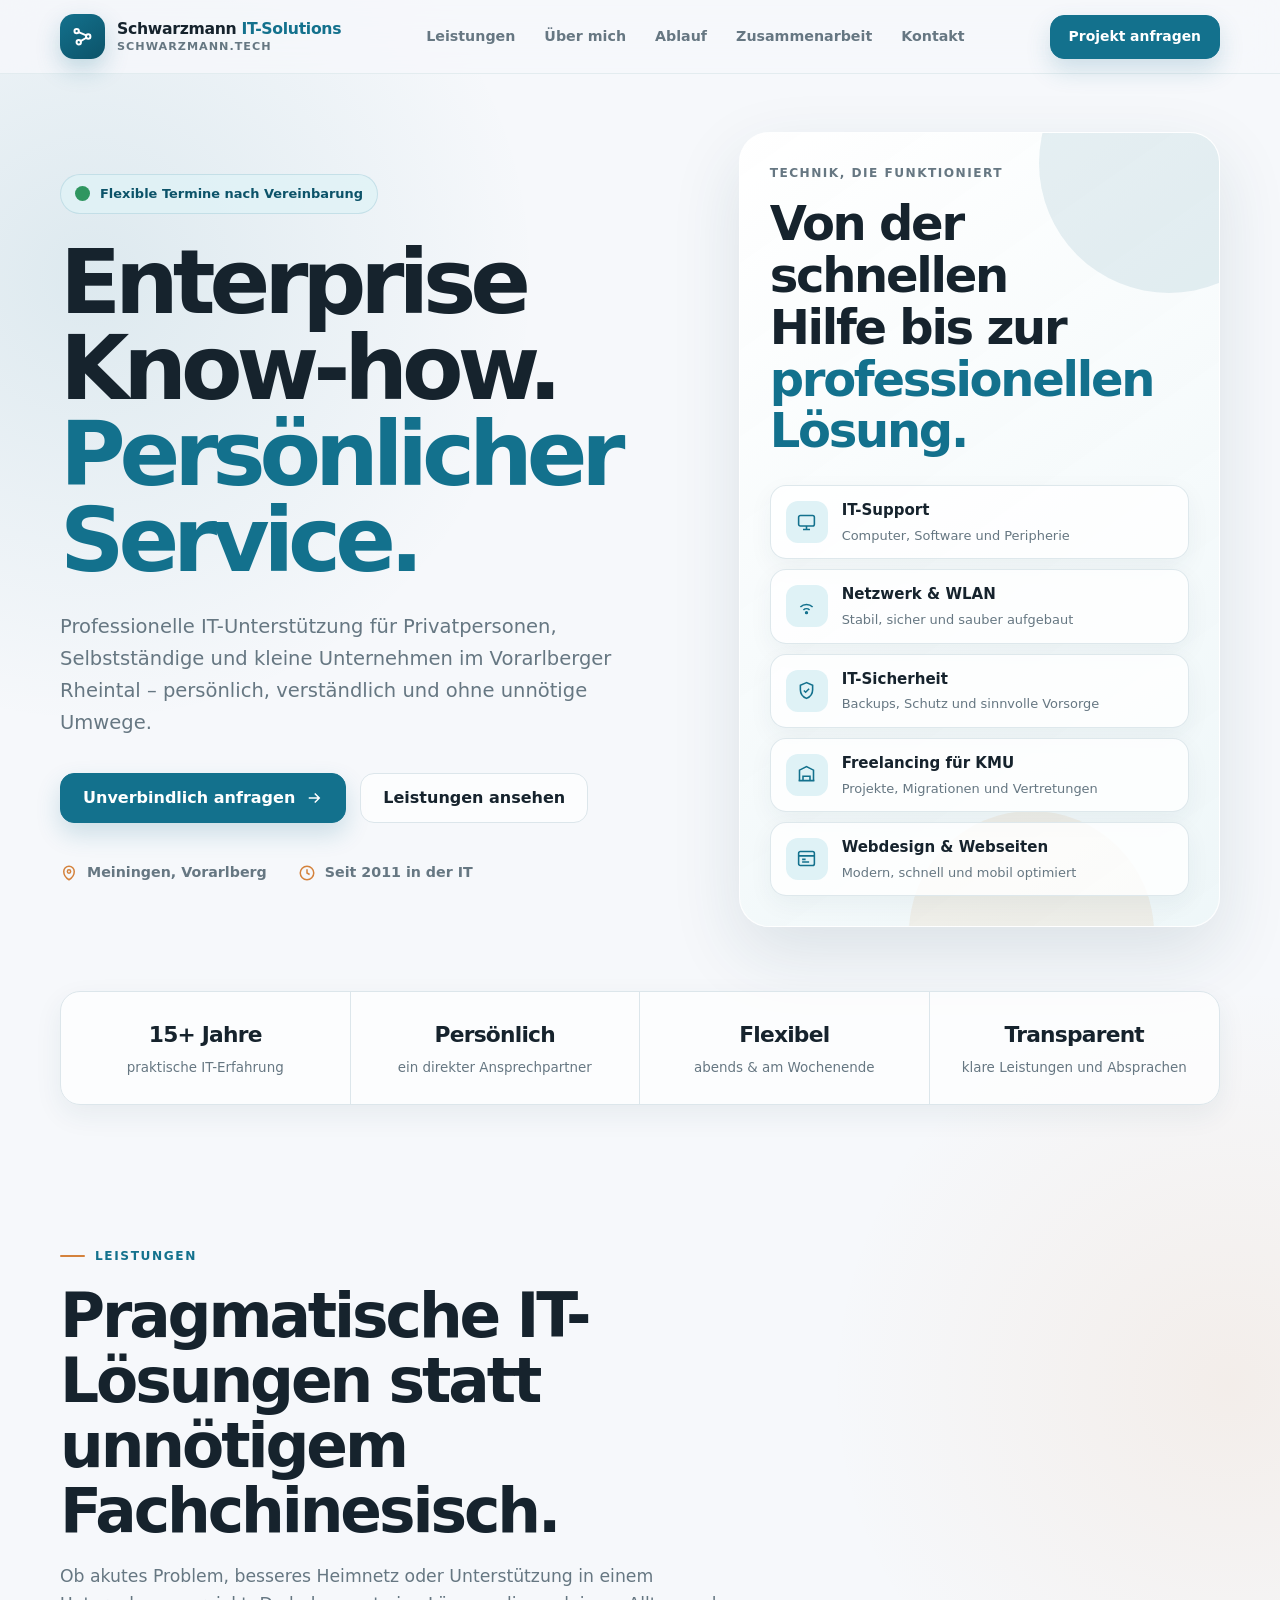
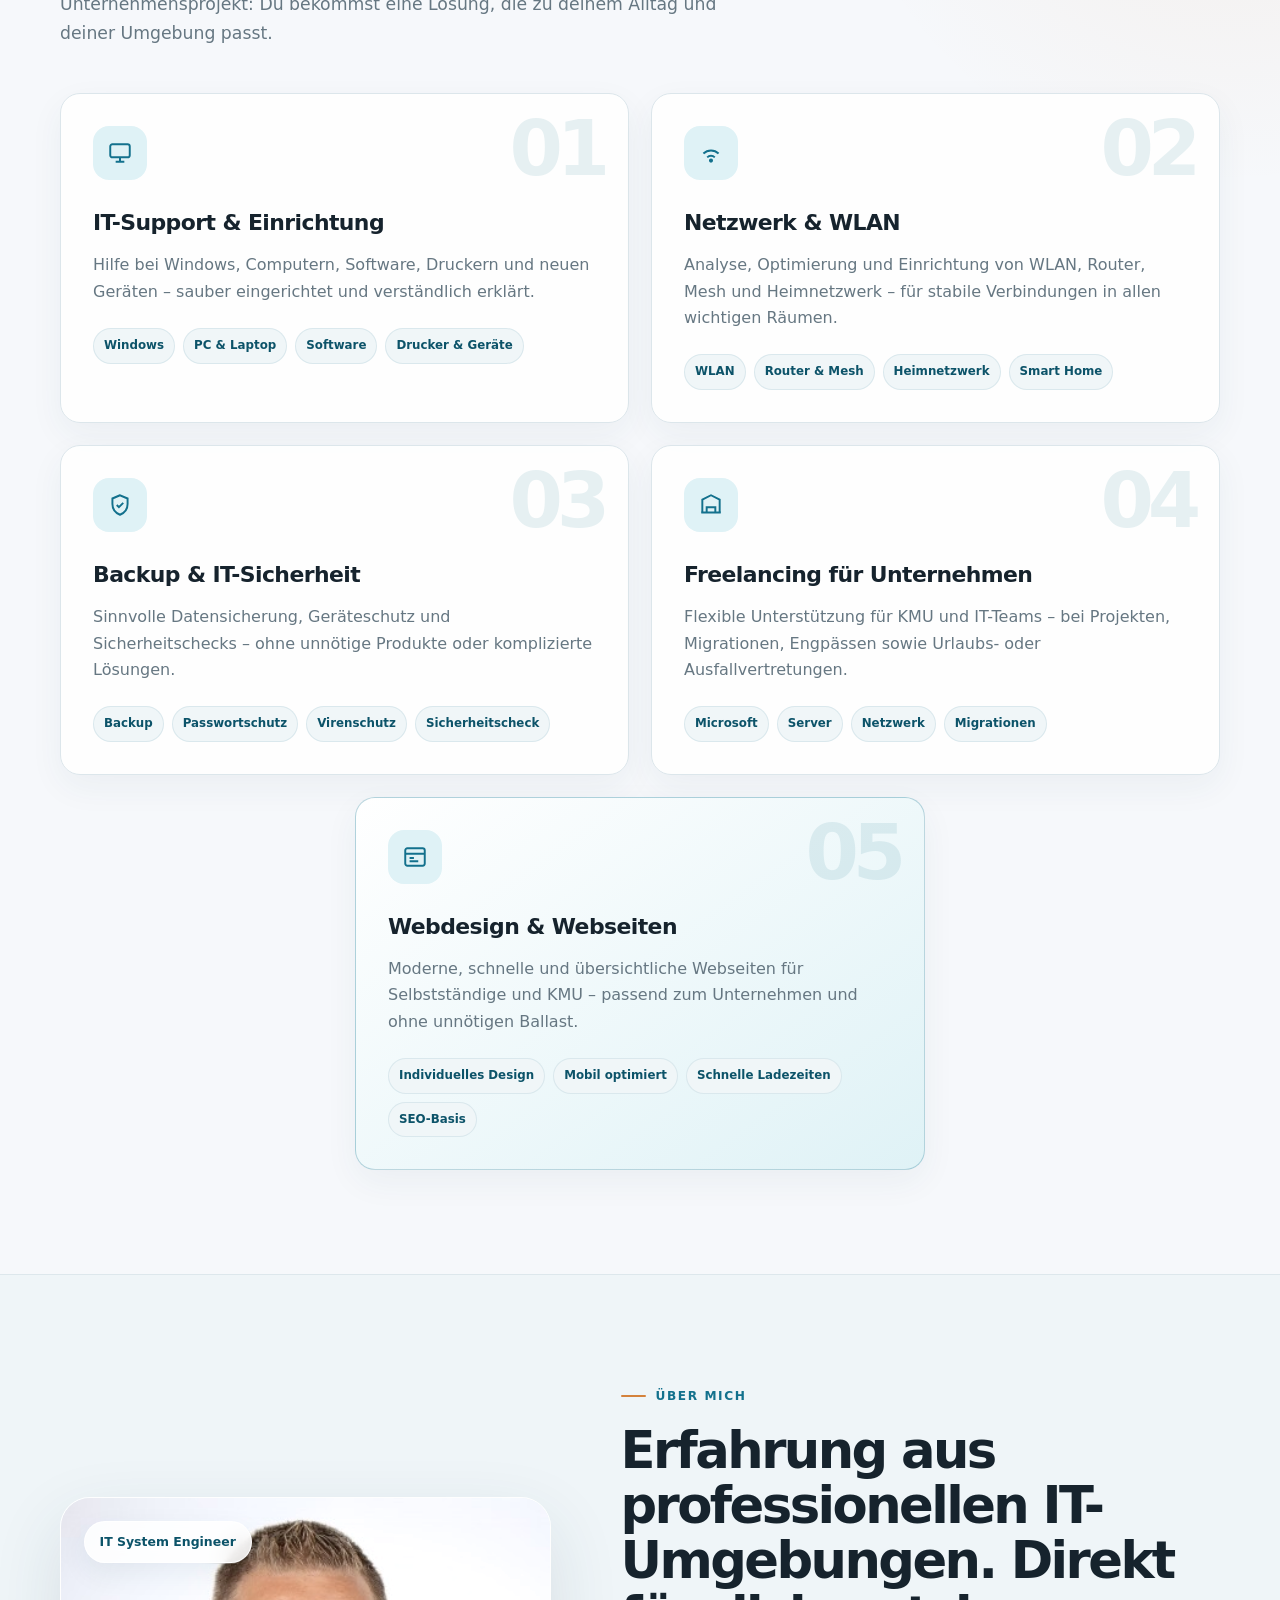
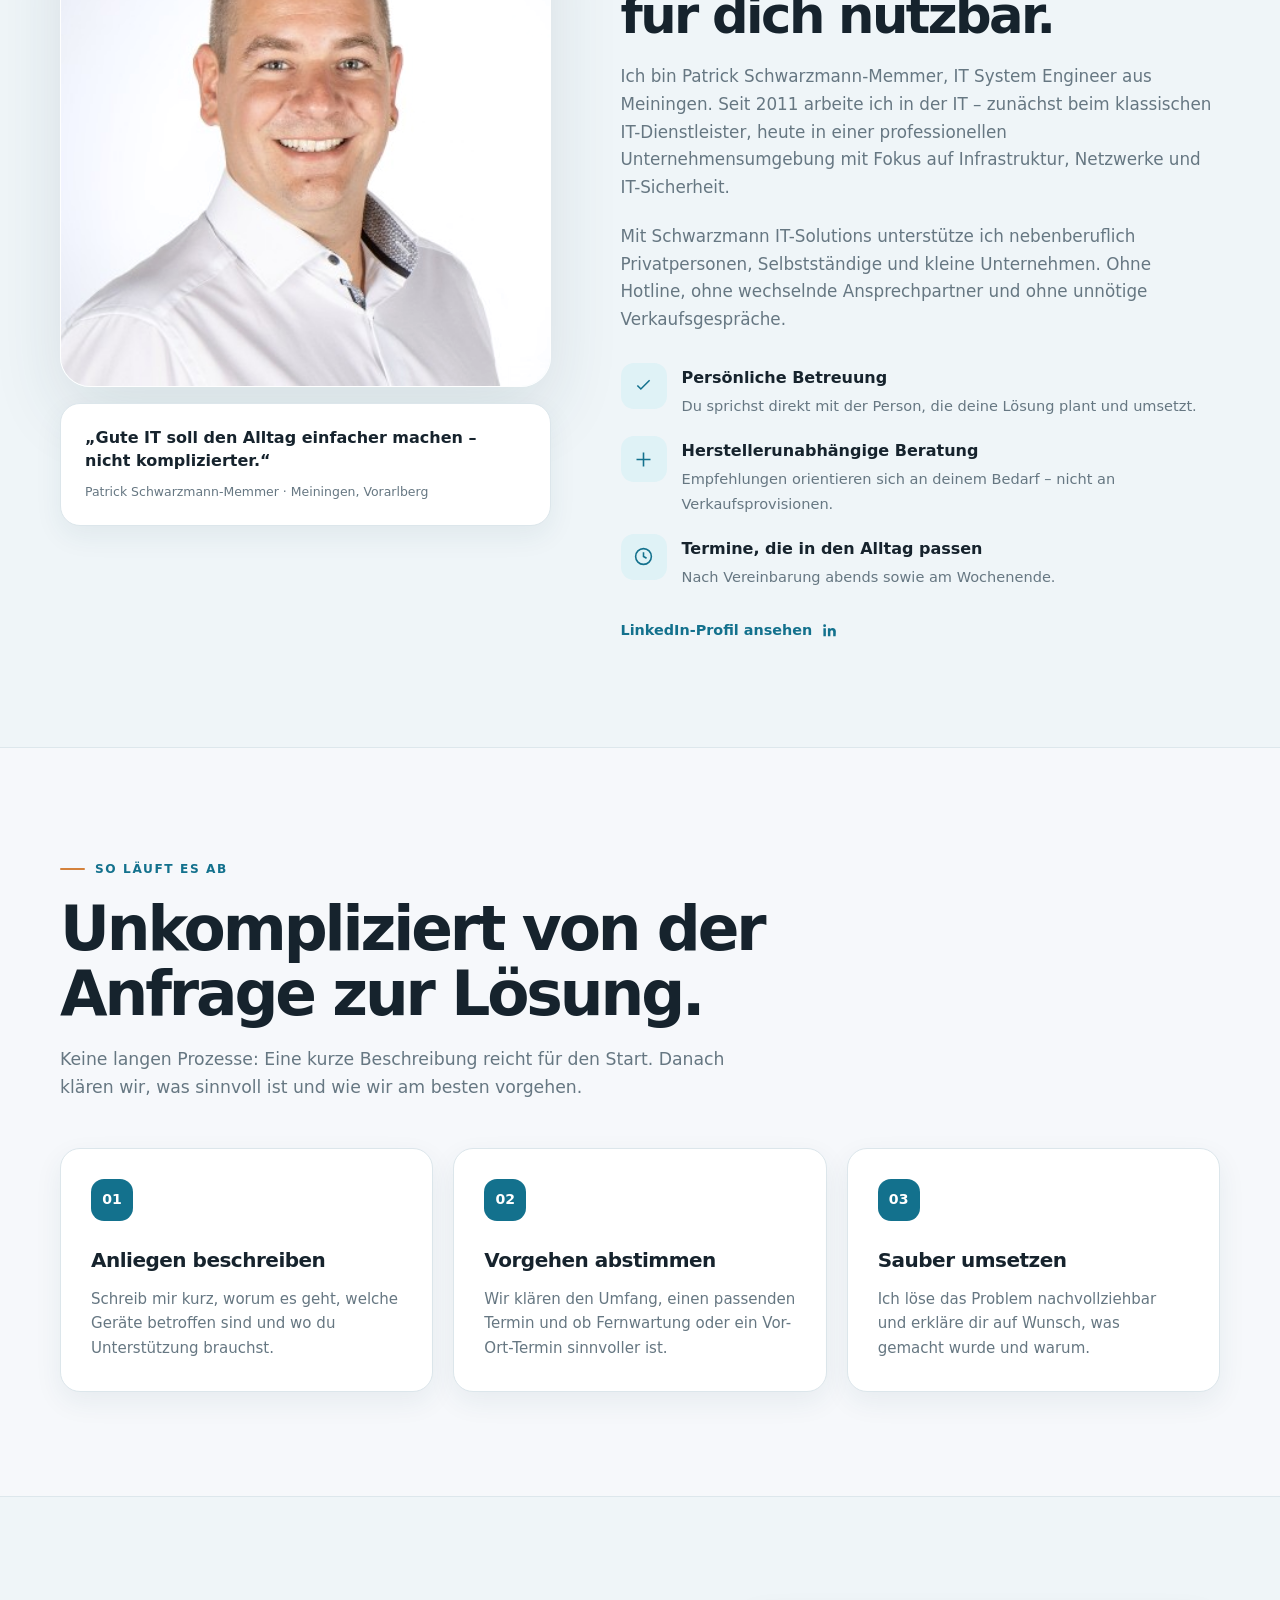
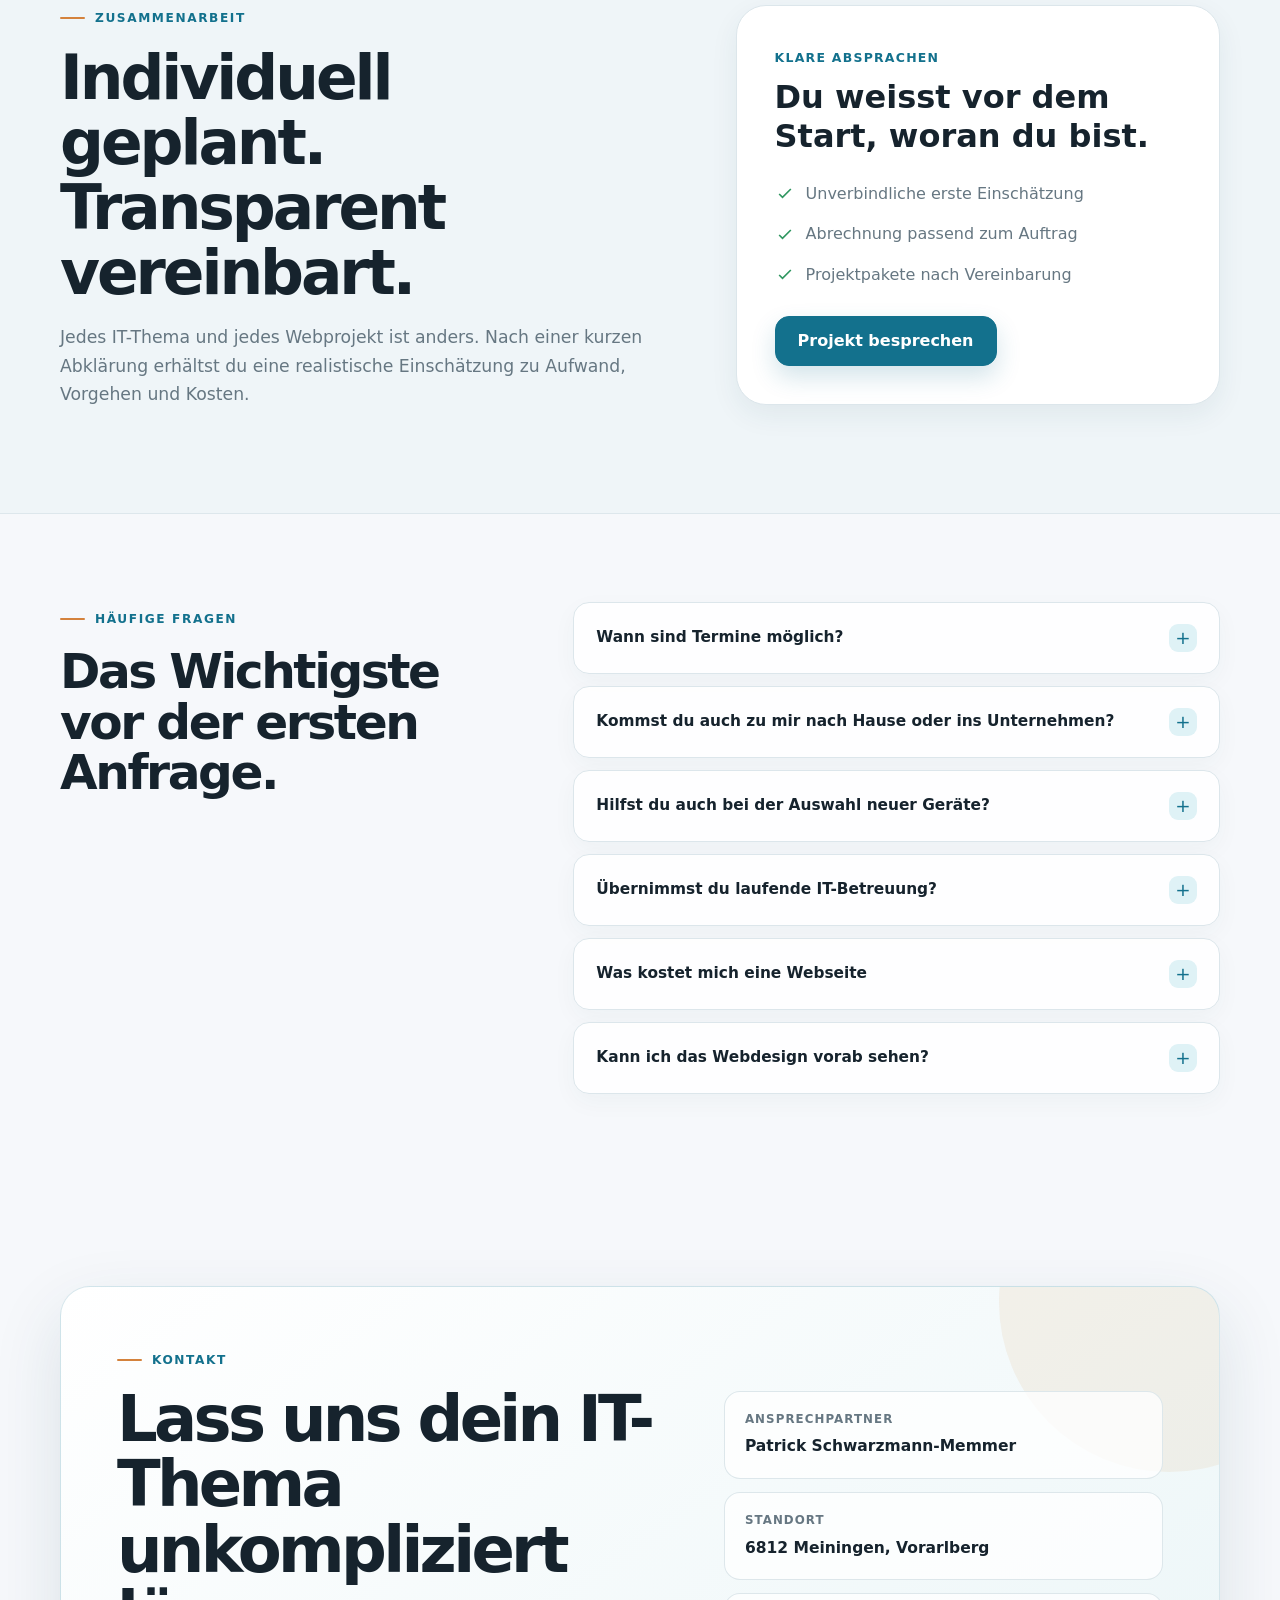
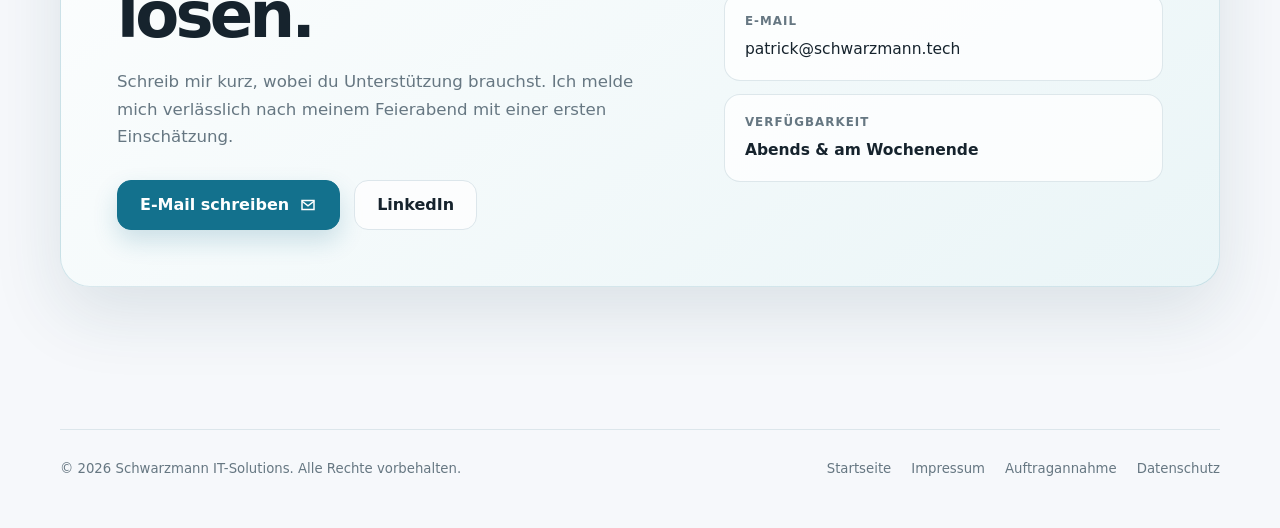
==== commit 7ec29af2: "Webdesign und FAQ optimiert" ====
--- a/index.html
+++ b/index.html
@@ -1,5 +1,5 @@
-<!DOCTYPE html><html lang="de"> <head><meta charset="utf-8"><meta name="viewport" content="width=device-width, initial-scale=1"><title>Schwarzmann IT-Solutions | IT-Support &amp; Webdesign in Vorarlberg</title><meta name="description" content="Persönlicher IT-Support, Netzwerk, IT-Sicherheit und modernes Webdesign für Privatpersonen, Selbstständige und KMU im Vorarlberger Rheintal."><meta name="author" content="Patrick Schwarzmann-Memmer"><meta name="robots" content="index,follow"><meta name="theme-color" content="#f6f8fb"><link rel="canonical" href="https://schwarzmann.tech/"><link rel="icon" href="/favicon.png" sizes="any"><link rel="icon" type="image/png" sizes="32x32" href="/favicon.png"><link rel="apple-touch-icon" href="/Logo_Icon.png"><meta property="og:type" content="website"><meta property="og:locale" content="de_AT"><meta property="og:title" content="Schwarzmann IT-Solutions | IT-Support &#38; Webdesign in Vorarlberg"><meta property="og:description" content="Persönlicher IT-Support, Netzwerk, IT-Sicherheit und modernes Webdesign für Privatpersonen, Selbstständige und KMU im Vorarlberger Rheintal."><meta property="og:url" content="https://schwarzmann.tech/"><script type="application/ld+json">{"@context":"https://schema.org","@type":"ProfessionalService","name":"Schwarzmann IT-Solutions","legalName":"Patrick Schwarzmann-Memmer","url":"https://schwarzmann.tech","email":"patrick@schwarzmann.tech","description":"Persönlicher IT-Support, Webdesign, Beratung und Freelancing für Privatpersonen und Unternehmen.","founder":{"@type":"Person","name":"Patrick Schwarzmann-Memmer","jobTitle":"IT System Engineer"},"address":{"@type":"PostalAddress","streetAddress":"Scheidgasse 12b","postalCode":"6812","addressLocality":"Meiningen","addressRegion":"Vorarlberg","addressCountry":"AT"},"identifier":{"@type":"PropertyValue","propertyID":"GISA","value":"37375003"},"sameAs":["https://www.linkedin.com/in/patrick-schwarzmann-memmer-a4ba1a178"],"areaServed":["Meiningen","Feldkirch","Vorarlberger Rheintal"]}</script><link rel="stylesheet" href="/_astro/index.Cb-J-eov.css"></head> <body>   <header class="site-header"> <div class="container nav"> <a class="brand" href="#top" aria-label="Schwarzmann IT-Solutions – Startseite"> <span class="brand-mark" aria-hidden="true"> <svg viewBox="0 0 24 24" fill="none" stroke="currentColor" stroke-width="1.9" stroke-linecap="round" stroke-linejoin="round"> <circle cx="6.4" cy="6.8" r="2.1"></circle> <circle cx="17.5" cy="12" r="2.1"></circle> <circle cx="8.4" cy="17.5" r="2.1"></circle> <path d="M8.3 7.8 15.6 11"></path> <path d="M10.2 16.4 15.7 13.2"></path> </svg> </span> <span class="brand-copy"> <strong>Schwarzmann <span class="brand-accent">IT-Solutions</span></strong> <span class="brand-domain">schwarzmann.tech</span> </span> </a> <nav aria-label="Hauptnavigation"> <button class="menu-button" type="button" aria-label="Navigation öffnen" aria-expanded="false"> <svg viewBox="0 0 24 24" fill="none" stroke="currentColor" stroke-width="2" stroke-linecap="round"> <path d="M4 7h16M4 12h16M4 17h16"></path> </svg> </button> <ul class="nav-links"> <li><a href="#leistungen">Leistungen</a></li> <li><a href="#ueber-mich">Über mich</a></li> <li><a href="#ablauf">Ablauf</a></li> <li><a href="#zusammenarbeit">Zusammenarbeit</a></li> <li><a href="#kontakt">Kontakt</a></li> </ul> </nav> <a class="nav-cta" href="#kontakt">Projekt anfragen</a> </div> </header> <main id="top"><section class="hero"> <div class="container hero-grid"> <div class="reveal"> <div class="availability"> <span class="availability-dot"></span>
-Termine abends und am Wochenende
+<!DOCTYPE html><html lang="de"> <head><meta charset="utf-8"><meta name="viewport" content="width=device-width, initial-scale=1"><title>Schwarzmann IT-Solutions | IT-Support &amp; Webdesign in Vorarlberg</title><meta name="description" content="Persönlicher IT-Support, Netzwerk, IT-Sicherheit und modernes Webdesign für Privatpersonen, Selbstständige und KMU im Vorarlberger Rheintal."><meta name="author" content="Patrick Schwarzmann-Memmer"><meta name="robots" content="index,follow"><meta name="theme-color" content="#f6f8fb"><link rel="canonical" href="https://schwarzmann.tech/"><link rel="icon" href="/favicon.png" sizes="any"><link rel="icon" type="image/png" sizes="32x32" href="/favicon.png"><link rel="apple-touch-icon" href="/Logo_Icon.png"><meta property="og:type" content="website"><meta property="og:locale" content="de_AT"><meta property="og:title" content="Schwarzmann IT-Solutions | IT-Support &#38; Webdesign in Vorarlberg"><meta property="og:description" content="Persönlicher IT-Support, Netzwerk, IT-Sicherheit und modernes Webdesign für Privatpersonen, Selbstständige und KMU im Vorarlberger Rheintal."><meta property="og:url" content="https://schwarzmann.tech/"><script type="application/ld+json">{"@context":"https://schema.org","@type":"ProfessionalService","name":"Schwarzmann IT-Solutions","legalName":"Patrick Schwarzmann-Memmer","url":"https://schwarzmann.tech","email":"patrick@schwarzmann.tech","description":"Persönlicher IT-Support, Webdesign, Beratung und Freelancing für Privatpersonen und Unternehmen.","founder":{"@type":"Person","name":"Patrick Schwarzmann-Memmer","jobTitle":"IT System Engineer"},"address":{"@type":"PostalAddress","streetAddress":"Scheidgasse 12b","postalCode":"6812","addressLocality":"Meiningen","addressRegion":"Vorarlberg","addressCountry":"AT"},"identifier":{"@type":"PropertyValue","propertyID":"GISA","value":"37375003"},"sameAs":["https://www.linkedin.com/in/patrick-schwarzmann-memmer-a4ba1a178"],"areaServed":["Meiningen","Feldkirch","Vorarlberger Rheintal"]}</script><link rel="stylesheet" href="/_astro/index.DAvelrdx.css"></head> <body>   <header class="site-header"> <div class="container nav"> <a class="brand" href="#top" aria-label="Schwarzmann IT-Solutions – Startseite"> <span class="brand-mark" aria-hidden="true"> <svg viewBox="0 0 24 24" fill="none" stroke="currentColor" stroke-width="1.9" stroke-linecap="round" stroke-linejoin="round"> <circle cx="6.4" cy="6.8" r="2.1"></circle> <circle cx="17.5" cy="12" r="2.1"></circle> <circle cx="8.4" cy="17.5" r="2.1"></circle> <path d="M8.3 7.8 15.6 11"></path> <path d="M10.2 16.4 15.7 13.2"></path> </svg> </span> <span class="brand-copy"> <strong>Schwarzmann <span class="brand-accent">IT-Solutions</span></strong> <span class="brand-domain">schwarzmann.tech</span> </span> </a> <nav aria-label="Hauptnavigation"> <button class="menu-button" type="button" aria-label="Navigation öffnen" aria-expanded="false"> <svg viewBox="0 0 24 24" fill="none" stroke="currentColor" stroke-width="2" stroke-linecap="round"> <path d="M4 7h16M4 12h16M4 17h16"></path> </svg> </button> <ul class="nav-links"> <li><a href="#leistungen">Leistungen</a></li> <li><a href="#ueber-mich">Über mich</a></li> <li><a href="#ablauf">Ablauf</a></li> <li><a href="#zusammenarbeit">Zusammenarbeit</a></li> <li><a href="#kontakt">Kontakt</a></li> </ul> </nav> <a class="nav-cta" href="#kontakt">Projekt anfragen</a> </div> </header> <main id="top"><section class="hero"> <div class="container hero-grid"> <div class="reveal"> <div class="availability"> <span class="availability-dot"></span>
+Flexible Termine nach Vereinbarung
 </div> <h1>
 Enterprise Know-how.<br> <span>Persönlicher Service.</span> </h1> <p class="hero-copy">
 Professionelle IT-Unterstützung für Privatpersonen, Selbstständige und kleine Unternehmen
@@ -10,7 +10,7 @@
 Meiningen, Vorarlberg
 </span> <span> <svg viewBox="0 0 24 24" fill="none" stroke="currentColor" stroke-width="2"> <circle cx="12" cy="12" r="9"></circle> <path d="M12 7v5l3.5 2"></path> </svg>
 Seit 2011 in der IT
-</span> </div> </div> <aside class="hero-card reveal" aria-label="Leistungsschwerpunkte"> <div class="card-kicker">Technik, die funktioniert</div> <h2>Von der schnellen Hilfe bis zur <span>professionellen Lösung.</span></h2> <div class="solution-list"> <div class="solution-item"> <span class="solution-icon"> <svg viewBox="0 0 24 24" fill="none" stroke="currentColor" stroke-width="1.8"> <rect x="3" y="4" width="18" height="12" rx="2"></rect> <path d="M8 20h8M12 16v4"></path> </svg> </span> <div> <strong>IT-Support</strong> <span>Computer, Software und Peripherie</span> </div> </div> <div class="solution-item"> <span class="solution-icon"> <svg viewBox="0 0 24 24" fill="none" stroke="currentColor" stroke-width="1.8"> <path d="M5 12.5a10 10 0 0 1 14 0M8.5 16a5 5 0 0 1 7 0"></path> <circle cx="12" cy="19" r="1"></circle> </svg> </span> <div> <strong>Netzwerk & WLAN</strong> <span>Stabil, sicher und sauber aufgebaut</span> </div> </div> <div class="solution-item"> <span class="solution-icon"> <svg viewBox="0 0 24 24" fill="none" stroke="currentColor" stroke-width="1.8"> <path d="M12 3 5 6v5c0 4.8 2.8 8.2 7 10 4.2-1.8 7-5.2 7-10V6l-7-3Z"></path> <path d="m9 12 2 2 4-4"></path> </svg> </span> <div> <strong>IT-Sicherheit</strong> <span>Backups, Schutz und sinnvolle Vorsorge</span> </div> </div> <div class="solution-item"> <span class="solution-icon"> <svg viewBox="0 0 24 24" fill="none" stroke="currentColor" stroke-width="1.8"> <path d="M4 19V7l8-4 8 4v12"></path> <path d="M8 19v-5h8v5M3 19h18"></path> </svg> </span> <div> <strong>Freelancing für KMU</strong> <span>Projekte, Migrationen und Vertretungen</span> </div> </div> </div> </aside> </div> </section> <section class="trust-bar" aria-label="Vorteile"> <div class="container"> <div class="trust-grid reveal"> <div class="trust-item"> <strong>15+ Jahre</strong> <span>praktische IT-Erfahrung</span> </div> <div class="trust-item"> <strong>Persönlich</strong> <span>ein direkter Ansprechpartner</span> </div> <div class="trust-item"> <strong>Flexibel</strong> <span>abends & am Wochenende</span> </div> <div class="trust-item"> <strong>Transparent</strong> <span>klare Leistungen und Absprachen</span> </div> </div> </div> </section> <section class="section" id="leistungen"> <div class="container"> <div class="section-heading reveal"> <div class="eyebrow">Leistungen</div> <h2>Pragmatische IT-Lösungen statt unnötigem Fachchinesisch.</h2> <p>
+</span> </div> </div> <aside class="hero-card reveal" aria-label="Leistungsschwerpunkte"> <div class="card-kicker">Technik, die funktioniert</div> <h2>Von der schnellen Hilfe bis zur <span>professionellen Lösung.</span></h2> <div class="solution-list"> <div class="solution-item"> <span class="solution-icon"> <svg viewBox="0 0 24 24" fill="none" stroke="currentColor" stroke-width="1.8"> <rect x="3" y="4" width="18" height="12" rx="2"></rect> <path d="M8 20h8M12 16v4"></path> </svg> </span> <div> <strong>IT-Support</strong> <span>Computer, Software und Peripherie</span> </div> </div> <div class="solution-item"> <span class="solution-icon"> <svg viewBox="0 0 24 24" fill="none" stroke="currentColor" stroke-width="1.8"> <path d="M5 12.5a10 10 0 0 1 14 0M8.5 16a5 5 0 0 1 7 0"></path> <circle cx="12" cy="19" r="1"></circle> </svg> </span> <div> <strong>Netzwerk & WLAN</strong> <span>Stabil, sicher und sauber aufgebaut</span> </div> </div> <div class="solution-item"> <span class="solution-icon"> <svg viewBox="0 0 24 24" fill="none" stroke="currentColor" stroke-width="1.8"> <path d="M12 3 5 6v5c0 4.8 2.8 8.2 7 10 4.2-1.8 7-5.2 7-10V6l-7-3Z"></path> <path d="m9 12 2 2 4-4"></path> </svg> </span> <div> <strong>IT-Sicherheit</strong> <span>Backups, Schutz und sinnvolle Vorsorge</span> </div> </div> <div class="solution-item"> <span class="solution-icon"> <svg viewBox="0 0 24 24" fill="none" stroke="currentColor" stroke-width="1.8"> <path d="M4 19V7l8-4 8 4v12"></path> <path d="M8 19v-5h8v5M3 19h18"></path> </svg> </span> <div> <strong>Freelancing für KMU</strong> <span>Projekte, Migrationen und Vertretungen</span> </div> </div> <div class="solution-item"> <span class="solution-icon"> <svg viewBox="0 0 24 24" fill="none" stroke="currentColor" stroke-width="1.8"> <rect x="3" y="4" width="18" height="16" rx="2"></rect> <path d="M3 9h18M7 6.5h.01M10 6.5h.01M7 13h4M7 16h8"></path> </svg> </span> <div> <strong>Webdesign & Webseiten</strong> <span>Modern, schnell und mobil optimiert</span> </div> </div> </div> </aside> </div> </section> <section class="trust-bar" aria-label="Vorteile"> <div class="container"> <div class="trust-grid reveal"> <div class="trust-item"> <strong>15+ Jahre</strong> <span>praktische IT-Erfahrung</span> </div> <div class="trust-item"> <strong>Persönlich</strong> <span>ein direkter Ansprechpartner</span> </div> <div class="trust-item"> <strong>Flexibel</strong> <span>abends & am Wochenende</span> </div> <div class="trust-item"> <strong>Transparent</strong> <span>klare Leistungen und Absprachen</span> </div> </div> </div> </section> <section class="section" id="leistungen"> <div class="container"> <div class="section-heading reveal"> <div class="eyebrow">Leistungen</div> <h2>Pragmatische IT-Lösungen statt unnötigem Fachchinesisch.</h2> <p>
 Ob akutes Problem, besseres Heimnetz oder Unterstützung in einem Unternehmensprojekt:
             Du bekommst eine Lösung, die zu deinem Alltag und deiner Umgebung passt.
 </p> </div> <div class="services-grid"> <article class="service-card reveal"> <span class="service-number">01</span> <div class="service-icon"> <svg viewBox="0 0 24 24" fill="none" stroke="currentColor" stroke-width="1.8"> <rect x="3" y="4" width="18" height="12" rx="2"></rect> <path d="M8 20h8M12 16v4"></path> </svg> </div> <h3>IT-Support & Einrichtung</h3> <p>
@@ -42,14 +42,22 @@
 In der Regel nach Feierabend ab etwa 19:00 Uhr sowie am Wochenende. Den konkreten Termin
               stimmen wir individuell ab.
 </p> </details> <details class="reveal"> <summary>Kommst du auch zu mir nach Hause oder ins Unternehmen?</summary> <p>
-Ja. Vor-Ort-Termine sind im Raum Meiningen, Feldkirch und Umgebung nach Vereinbarung möglich.
-              Viele Themen lassen sich alternativ effizient per Fernwartung lösen.
+Ja. Vor-Ort-Termine sind in ganz Vorarlberg nach Vereinbarung möglich.
+              Flexibler lassen sich alternativ Probleme auch per Fernwartung lösen.
 </p> </details> <details class="reveal"> <summary>Hilfst du auch bei der Auswahl neuer Geräte?</summary> <p>
 Ja. Ich unterstütze bei der unabhängigen Auswahl von Computern, Netzwerkkomponenten,
               Backup-Lösungen und weiterer IT-Ausstattung.
 </p> </details> <details class="reveal"> <summary>Übernimmst du laufende IT-Betreuung?</summary> <p>
 Für kleinere Unternehmen sind wiederkehrende Einsätze und individuell vereinbarte
               Unterstützungsmodelle möglich. Eine klassische 24/7-Bereitschaft wird nicht angeboten.
+</p> </details> <details class="reveal"> <summary>Was kostet mich eine Webseite</summary> <p>
+Der Preis richtet sich nach dem Umfang und den Anforderungen deines Projekts.
+                  Nach einer kurzen unverbindlichen Abklärung erhältst du eine transparente
+                  Einschätzung. So bezahlst du nur für das, was deine Webseite wirklich braucht.
+</p> </details> <details class="reveal"> <summary>Kann ich das Webdesign vorab sehen?</summary> <p>
+Ja. Für dein Projekt erstelle ich kostenlos und unverbindlich eine erste Design-Demo. 
+               Sie zeigt den möglichen Grundstil, die Farben und den Aufbau deiner neuen Webseite. 
+               So kannst du dir bereits vor der Auftragserteilung ein konkretes Bild vom Ergebnis machen.
 </p> </details> </div> </div> </section> <section class="section" id="kontakt"> <div class="container"> <div class="contact-panel reveal"> <div class="contact-copy"> <div class="eyebrow">Kontakt</div> <h2>Lass uns dein IT-Thema unkompliziert lösen.</h2> <p>
 Schreib mir kurz, wobei du Unterstützung brauchst. Ich melde mich verlässlich nach
               meinem Feierabend mit einer ersten Einschätzung.
--- a/_astro/index.DAvelrdx.css
+++ b/_astro/index.DAvelrdx.css
@@ -0,0 +1 @@
+:root{--bg: #f6f8fb;--surface: #ffffff;--surface-soft: #edf4f7;--surface-warm: #fbf3ea;--ink: #16232d;--muted: #667782;--primary: #13718d;--primary-dark: #0c5369;--primary-soft: #dff2f6;--accent: #d4823c;--line: #dce6eb;--success: #2f9660;--shadow-sm: 0 10px 28px rgba(28, 65, 82, .07);--shadow-lg: 0 26px 70px rgba(28, 65, 82, .12);--radius-sm: 14px;--radius-md: 20px;--radius-lg: 30px;--container: 1160px}*{box-sizing:border-box;margin:0;padding:0}html{scroll-behavior:smooth;scroll-padding-top:94px}body{min-height:100vh;overflow-x:hidden;color:var(--ink);font-family:Inter,ui-sans-serif,system-ui,-apple-system,BlinkMacSystemFont,Segoe UI,sans-serif;line-height:1.65;background:radial-gradient(circle at 7% 4%,rgba(19,113,141,.11),transparent 28rem),radial-gradient(circle at 96% 20%,rgba(212,130,60,.09),transparent 25rem),var(--bg);-webkit-font-smoothing:antialiased;text-rendering:optimizeLegibility}img,svg{display:block;max-width:100%}a{color:inherit}button{font:inherit}:focus-visible{outline:3px solid rgba(19,113,141,.35);outline-offset:4px;border-radius:6px}.container{width:min(calc(100% - 40px),var(--container));margin-inline:auto}.section{padding:104px 0}.section-soft{background:#edf4f7a3;border-block:1px solid rgba(220,230,235,.9)}.eyebrow{display:inline-flex;align-items:center;gap:10px;margin-bottom:17px;color:var(--primary);font-size:.76rem;font-weight:850;letter-spacing:.13em;text-transform:uppercase}.eyebrow:before{width:25px;height:2px;content:"";background:var(--accent);border-radius:999px}.section-heading{max-width:770px;margin-bottom:46px}.section-heading h2{font-size:clamp(2.15rem,4.8vw,4rem);line-height:1.06;letter-spacing:-.05em}.section-heading p{max-width:680px;margin-top:18px;color:var(--muted);font-size:1.08rem}.site-header{position:sticky;z-index:50;top:0;padding:14px 0;background:#f6f8fbc7;border-bottom:1px solid rgba(220,230,235,.72);backdrop-filter:blur(18px);-webkit-backdrop-filter:blur(18px)}.nav{position:relative;display:flex;align-items:center;justify-content:space-between;gap:28px}.brand{display:inline-flex;align-items:center;gap:12px;text-decoration:none}.brand-mark{display:grid;width:45px;height:45px;flex:0 0 45px;place-items:center;color:#fff;background:linear-gradient(145deg,var(--primary),var(--primary-dark));border-radius:14px;box-shadow:0 10px 24px #13718d3d}.brand-mark svg{width:25px;height:25px}.brand-copy{display:flex;flex-direction:column;line-height:1.1}.brand-copy strong{font-size:.98rem;letter-spacing:-.02em}.brand-copy .brand-accent{color:var(--primary)}.brand-copy>.brand-domain{margin-top:4px;color:var(--muted);font-size:.7rem;font-weight:750;letter-spacing:.09em;text-transform:uppercase}.nav-links{display:flex;align-items:center;gap:29px;list-style:none}.nav-links a{color:var(--muted);font-size:.89rem;font-weight:750;text-decoration:none;transition:color .2s ease}.nav-links a:hover{color:var(--primary)}.nav-cta,.button{display:inline-flex;min-height:50px;align-items:center;justify-content:center;gap:10px;padding:0 22px;color:#fff;font-weight:820;text-decoration:none;background:var(--primary);border:1px solid var(--primary);border-radius:var(--radius-sm);box-shadow:0 11px 25px #13718d30;transition:transform .2s ease,background .2s ease,border-color .2s ease,box-shadow .2s ease}.nav-cta{min-height:44px;padding-inline:18px;font-size:.87rem}.button:hover,.nav-cta:hover{background:var(--primary-dark);border-color:var(--primary-dark);box-shadow:0 15px 32px #13718d3d;transform:translateY(-2px)}.button-secondary{color:var(--ink);background:#ffffffbd;border-color:var(--line);box-shadow:none}.button-secondary:hover{color:var(--primary);background:#fff;border-color:#13718d52;box-shadow:var(--shadow-sm)}.button svg{width:18px;height:18px}.menu-button{display:none;width:46px;height:46px;padding:0;color:var(--ink);background:#fff;border:1px solid var(--line);border-radius:14px;cursor:pointer}.menu-button svg{width:22px;height:22px;margin:auto}.hero{position:relative;padding:58px 0 64px}.hero-grid{display:grid;grid-template-columns:minmax(0,1.12fr) minmax(350px,.88fr);align-items:center;gap:66px}.availability{display:inline-flex;align-items:center;gap:10px;margin-bottom:25px;padding:8px 14px;color:var(--primary-dark);font-size:.81rem;font-weight:820;background:#dff2f6c7;border:1px solid rgba(19,113,141,.14);border-radius:999px}.availability-dot{width:9px;height:9px;background:var(--success);border:3px solid rgba(47,150,96,.17);border-radius:50%;box-sizing:content-box}.hero h1{max-width:760px;font-size:clamp(3.2rem,7vw,6.3rem);line-height:.96;letter-spacing:-.068em}.hero h1 span{color:var(--primary)}.hero-copy{max-width:660px;margin-top:28px;color:var(--muted);font-size:clamp(1.04rem,2vw,1.22rem)}.hero-actions{display:flex;flex-wrap:wrap;gap:14px;margin-top:34px}.hero-meta{display:flex;flex-wrap:wrap;gap:19px 31px;margin-top:38px;color:var(--muted);font-size:.89rem;font-weight:680}.hero-meta span{display:inline-flex;align-items:center;gap:9px}.hero-meta svg{width:18px;height:18px;color:var(--accent)}.hero-card{position:relative;min-height:auto;padding:30px;overflow:hidden;background:linear-gradient(145deg,#fffffffa,#edf6f8ed);border:1px solid rgba(255,255,255,.94);border-radius:var(--radius-lg);box-shadow:var(--shadow-lg)}.hero-card:before,.hero-card:after{position:absolute;content:"";border-radius:50%}.hero-card:before{top:-100px;right:-80px;width:260px;height:260px;background:#13718d1a}.hero-card:after{right:65px;bottom:-130px;width:245px;height:245px;background:#d4823c17}.card-kicker{position:relative;z-index:1;color:var(--muted);font-size:.76rem;font-weight:850;letter-spacing:.12em;text-transform:uppercase}.hero-card h2{position:relative;z-index:1;max-width:365px;margin-top:15px;font-size:clamp(2rem,4vw,3rem);line-height:1.08;letter-spacing:-.047em}.hero-card h2 span{color:var(--primary)}.solution-list{position:relative;z-index:1;display:grid;gap:10px;margin-top:28px}.solution-item{display:flex;align-items:center;gap:14px;padding:12px 15px;background:#ffffffc9;border:1px solid rgba(220,230,235,.92);border-radius:16px;box-shadow:0 8px 24px #1c41520d}.solution-icon{display:grid;width:42px;height:42px;flex:0 0 42px;align-self:center;place-items:center;margin-top:0;color:var(--primary);line-height:0;background:var(--primary-soft);border-radius:12px}.solution-icon svg{display:block;width:21px;height:21px;margin:0}.solution-item strong{display:block;font-size:.94rem}.solution-item>div>span{display:block;margin-top:2px;color:var(--muted);font-size:.81rem}.trust-bar{padding-bottom:30px}.trust-grid{display:grid;grid-template-columns:repeat(4,1fr);background:#ffffffb8;border:1px solid var(--line);border-radius:var(--radius-md);box-shadow:var(--shadow-sm)}.trust-item{padding:25px 27px;text-align:center;border-right:1px solid var(--line)}.trust-item:last-child{border-right:0}.trust-item strong{display:block;font-size:1.36rem;letter-spacing:-.035em}.trust-item span{display:block;margin-top:4px;color:var(--muted);font-size:.84rem}.services-grid{display:grid;grid-template-columns:repeat(2,1fr);gap:22px}.service-card{position:relative;min-height:310px;padding:32px;overflow:hidden;background:#ffffffde;border:1px solid var(--line);border-radius:var(--radius-md);box-shadow:0 12px 34px #1c41520e;transition:transform .25s ease,box-shadow .25s ease,border-color .25s ease}.service-card:hover{border-color:#13718d4d;box-shadow:var(--shadow-sm);transform:translateY(-5px)}.service-number{position:absolute;top:17px;right:24px;color:#13718d1a;font-size:4.8rem;font-weight:900;line-height:1;letter-spacing:-.08em}.service-icon{display:grid;width:54px;height:54px;place-items:center;color:var(--primary);background:var(--primary-soft);border-radius:16px}.service-icon svg{width:26px;height:26px}.service-card h3{margin-top:25px;font-size:1.37rem;letter-spacing:-.026em}.service-card p{margin-top:11px;color:var(--muted)}.tag-row{display:flex;flex-wrap:wrap;gap:8px;margin-top:23px}.tag-row span{padding:7px 10px;color:var(--primary-dark);font-size:.74rem;font-weight:760;background:#f0f6f8;border:1px solid rgba(19,113,141,.1);border-radius:999px}.about-grid{display:grid;grid-template-columns:minmax(0,.9fr) minmax(0,1.1fr);align-items:center;gap:70px}.about-visual{position:relative;width:min(100%,560px);min-height:0;padding:0;isolation:isolate;overflow:visible;background:transparent;border:0;border-radius:0;box-shadow:none}.about-visual:before,.about-visual:after{display:none}.about-photo{position:relative;width:100%;height:auto;aspect-ratio:1 / 1;object-fit:cover;object-position:50% 16%;border:1px solid rgba(255,255,255,.92);border-radius:var(--radius-lg);box-shadow:var(--shadow-lg);filter:saturate(.96) contrast(1.02);transform:none}.about-badge{position:absolute;z-index:3;top:24px;left:24px;padding:10px 15px;color:var(--primary-dark);font-size:.78rem;font-weight:820;background:#ffffffdb;border:1px solid rgba(255,255,255,.94);border-radius:999px;box-shadow:var(--shadow-sm);backdrop-filter:blur(12px);-webkit-backdrop-filter:blur(12px)}.about-quote{position:relative;z-index:1;width:100%;margin-top:16px;padding:22px 24px;background:var(--surface);border:1px solid var(--line);border-radius:20px;box-shadow:var(--shadow-sm)}.about-quote p{font-size:1rem;font-weight:720;line-height:1.45}.about-quote span{display:block;margin-top:10px;color:var(--muted);font-size:.78rem}.about-content h2{max-width:660px;font-size:clamp(2.2rem,4vw,3.8rem);line-height:1.07;letter-spacing:-.05em}.about-content>p{margin-top:21px;color:var(--muted);font-size:1.05rem}.about-list{display:grid;gap:18px;margin-top:29px;list-style:none}.about-list li{display:grid;grid-template-columns:46px 1fr;align-items:start;gap:15px}.about-list-icon{display:grid;width:46px;height:46px;place-items:center;align-self:start;margin-top:0;color:var(--primary);line-height:0;background:var(--primary-soft);border-radius:13px}.about-list-icon svg{display:block;width:21px;height:21px;margin:0}.about-list strong{display:block;margin-top:2px}.about-list li>div>span{display:block;margin-top:3px;color:var(--muted);font-size:.91rem}.linkedin-link{display:inline-flex;align-items:center;gap:9px;margin-top:30px;color:var(--primary);font-size:.9rem;font-weight:800;text-decoration:none}.linkedin-link:hover{color:var(--primary-dark)}.linkedin-link svg{width:18px;height:18px}.process-grid{display:grid;grid-template-columns:repeat(3,1fr);gap:20px}.process-card{position:relative;padding:30px;background:#fff;border:1px solid var(--line);border-radius:var(--radius-md);box-shadow:var(--shadow-sm)}.process-step{display:grid;width:42px;height:42px;place-items:center;color:#fff;font-size:.88rem;font-weight:900;background:var(--primary);border-radius:13px}.process-card h3{margin-top:23px;font-size:1.25rem;letter-spacing:-.025em}.process-card p{margin-top:10px;color:var(--muted);font-size:.94rem}#faq{padding:88px 0}#faq .container{display:grid;grid-template-columns:minmax(300px,.82fr) minmax(440px,1.18fr);align-items:start;gap:64px}#faq .section-heading{margin-bottom:0}#faq .section-heading h2{max-width:430px;font-size:clamp(2.35rem,3.8vw,3.55rem);line-height:1.04}.faq-list{display:grid;gap:12px;max-width:none}.faq-list details{overflow:hidden;background:#ffffffeb;border:1px solid var(--line);border-radius:16px;box-shadow:0 8px 24px #1c41520a;transition:border-color .2s ease,box-shadow .2s ease,transform .2s ease}.faq-list details:hover{border-color:#13718d40;box-shadow:0 12px 30px #1c415212;transform:translateY(-1px)}.faq-list details[open]{border-color:#13718d4d;box-shadow:var(--shadow-sm)}.faq-list summary{display:flex;align-items:center;justify-content:space-between;gap:20px;padding:21px 22px;font-size:.96rem;font-weight:780;cursor:pointer;list-style:none}.faq-list summary::-webkit-details-marker{display:none}.faq-list summary::marker{content:""}.faq-list summary:after{display:grid;width:28px;height:28px;flex:0 0 28px;place-items:center;content:"+";color:var(--primary);font-size:1.15rem;font-weight:500;line-height:1;background:var(--primary-soft);border-radius:9px;transition:color .2s ease,background .2s ease,transform .2s ease}.faq-list details[open] summary:after{content:"−";color:#fff;background:var(--primary);transform:rotate(180deg)}.faq-list details p{padding:0 22px 22px;color:var(--muted);font-size:.94rem;line-height:1.65}@media(max-width:900px){#faq .container{grid-template-columns:1fr;gap:32px}#faq .section-heading h2{max-width:680px}}.contact-panel{position:relative;display:grid;grid-template-columns:minmax(0,1.12fr) minmax(310px,.88fr);gap:48px;padding:56px;overflow:hidden;background:linear-gradient(145deg,#fff,#eaf5f7);border:1px solid rgba(19,113,141,.16);border-radius:var(--radius-lg);box-shadow:var(--shadow-lg)}.contact-panel:after{position:absolute;top:-155px;right:-120px;width:340px;height:340px;content:"";background:#d4823c17;border-radius:50%}.contact-copy,.contact-details{position:relative;z-index:1}.contact-copy h2{max-width:700px;font-size:clamp(2.45rem,5vw,4.45rem);line-height:1.02;letter-spacing:-.058em}.contact-copy p{max-width:620px;margin-top:20px;color:var(--muted);font-size:1.04rem}.contact-actions{display:flex;flex-wrap:wrap;gap:14px;margin-top:30px}.contact-details{display:grid;align-content:center;gap:13px}.contact-item{padding:18px 20px;background:#ffffffbf;border:1px solid rgba(220,230,235,.96);border-radius:16px}.contact-item span{display:block;color:var(--muted);font-size:.74rem;font-weight:850;letter-spacing:.09em;text-transform:uppercase}.contact-item strong,.contact-item a{display:block;margin-top:5px;font-size:.97rem;text-decoration:none}.contact-item a:hover{color:var(--primary)}.site-footer{padding:38px 0 48px}.footer-grid{display:flex;align-items:center;justify-content:space-between;gap:24px;padding-top:28px;border-top:1px solid var(--line)}.footer-grid p{color:var(--muted);font-size:.83rem}.footer-links{display:flex;flex-wrap:wrap;gap:20px}.footer-links a{color:var(--muted);font-size:.83rem;text-decoration:none}.footer-links a:hover{color:var(--primary)}.reveal{opacity:0;transform:translateY(23px);transition:opacity .65s ease,transform .65s ease}.reveal.visible{opacity:1;transform:translateY(0)}@media(max-width:960px){.nav-links,.nav-cta{display:none}.menu-button{display:block}.nav-links.open{position:absolute;top:62px;right:0;left:0;display:grid;gap:0;padding:12px;background:#fffffffa;border:1px solid var(--line);border-radius:18px;box-shadow:var(--shadow-lg)}.nav-links.open a{display:block;padding:14px 12px}.hero-grid,.about-grid,.contact-panel{grid-template-columns:1fr}.hero-card{min-height:auto}.about-visual{width:min(100%,560px);min-height:0;justify-self:center}.trust-grid{grid-template-columns:repeat(2,1fr)}.trust-item:nth-child(2){border-right:0}.trust-item:nth-child(-n+2){border-bottom:1px solid var(--line)}.process-grid{grid-template-columns:1fr}}@media(max-width:680px){.container{width:min(calc(100% - 28px),var(--container))}.section{padding:78px 0}.hero{padding:76px 0 62px}.hero h1{font-size:clamp(3rem,16vw,4.7rem)}.hero-card,.service-card{padding:26px}.services-grid,.trust-grid{grid-template-columns:1fr}.trust-item,.trust-item:nth-child(2){border-right:0;border-bottom:1px solid var(--line)}.trust-item:last-child{border-bottom:0}.about-visual{width:100%;min-height:0;padding:0}.about-photo{object-position:50% 12%}.about-badge{top:18px;left:18px}.about-quote{padding:20px}.contact-panel{gap:35px;padding:32px 24px}.footer-grid{align-items:flex-start;flex-direction:column}}@media(prefers-reduced-motion:reduce){html{scroll-behavior:auto}*,*:before,*:after{scroll-behavior:auto!important;transition:none!important;animation:none!important}.reveal{opacity:1;transform:none}}.services-grid{grid-template-columns:repeat(6,minmax(0,1fr))}.service-card{grid-column:span 3}.service-card-web{grid-column:1 / -1;width:calc(50% - 10px);justify-self:center;border-color:#13718d47;background:linear-gradient(145deg,#fff,var(--primary-soft))}.collaboration-grid{display:grid;grid-template-columns:minmax(0,1fr) minmax(360px,.8fr);gap:70px;align-items:center}.collaboration-grid .section-heading{margin-bottom:0}.collaboration-card{padding:38px;background:var(--surface);border:1px solid var(--line);border-radius:var(--radius-lg);box-shadow:var(--shadow-sm)}.collaboration-card h3{margin:8px 0 26px;font-size:clamp(1.45rem,3vw,2rem);line-height:1.2}.collaboration-label{color:var(--primary);font-size:.78rem;font-weight:850;letter-spacing:.1em;text-transform:uppercase}.collaboration-card .price-features{display:grid;gap:14px;list-style:none}.collaboration-card .price-features li{display:flex;align-items:center;gap:11px;color:var(--muted)}.collaboration-card .price-features svg{width:20px;height:20px;flex:0 0 20px;color:var(--success)}.collaboration-card .button{margin-top:28px}@media(max-width:820px){.services-grid{grid-template-columns:1fr}.service-card,.service-card-web{width:100%}.collaboration-grid{grid-template-columns:1fr;gap:32px}}
